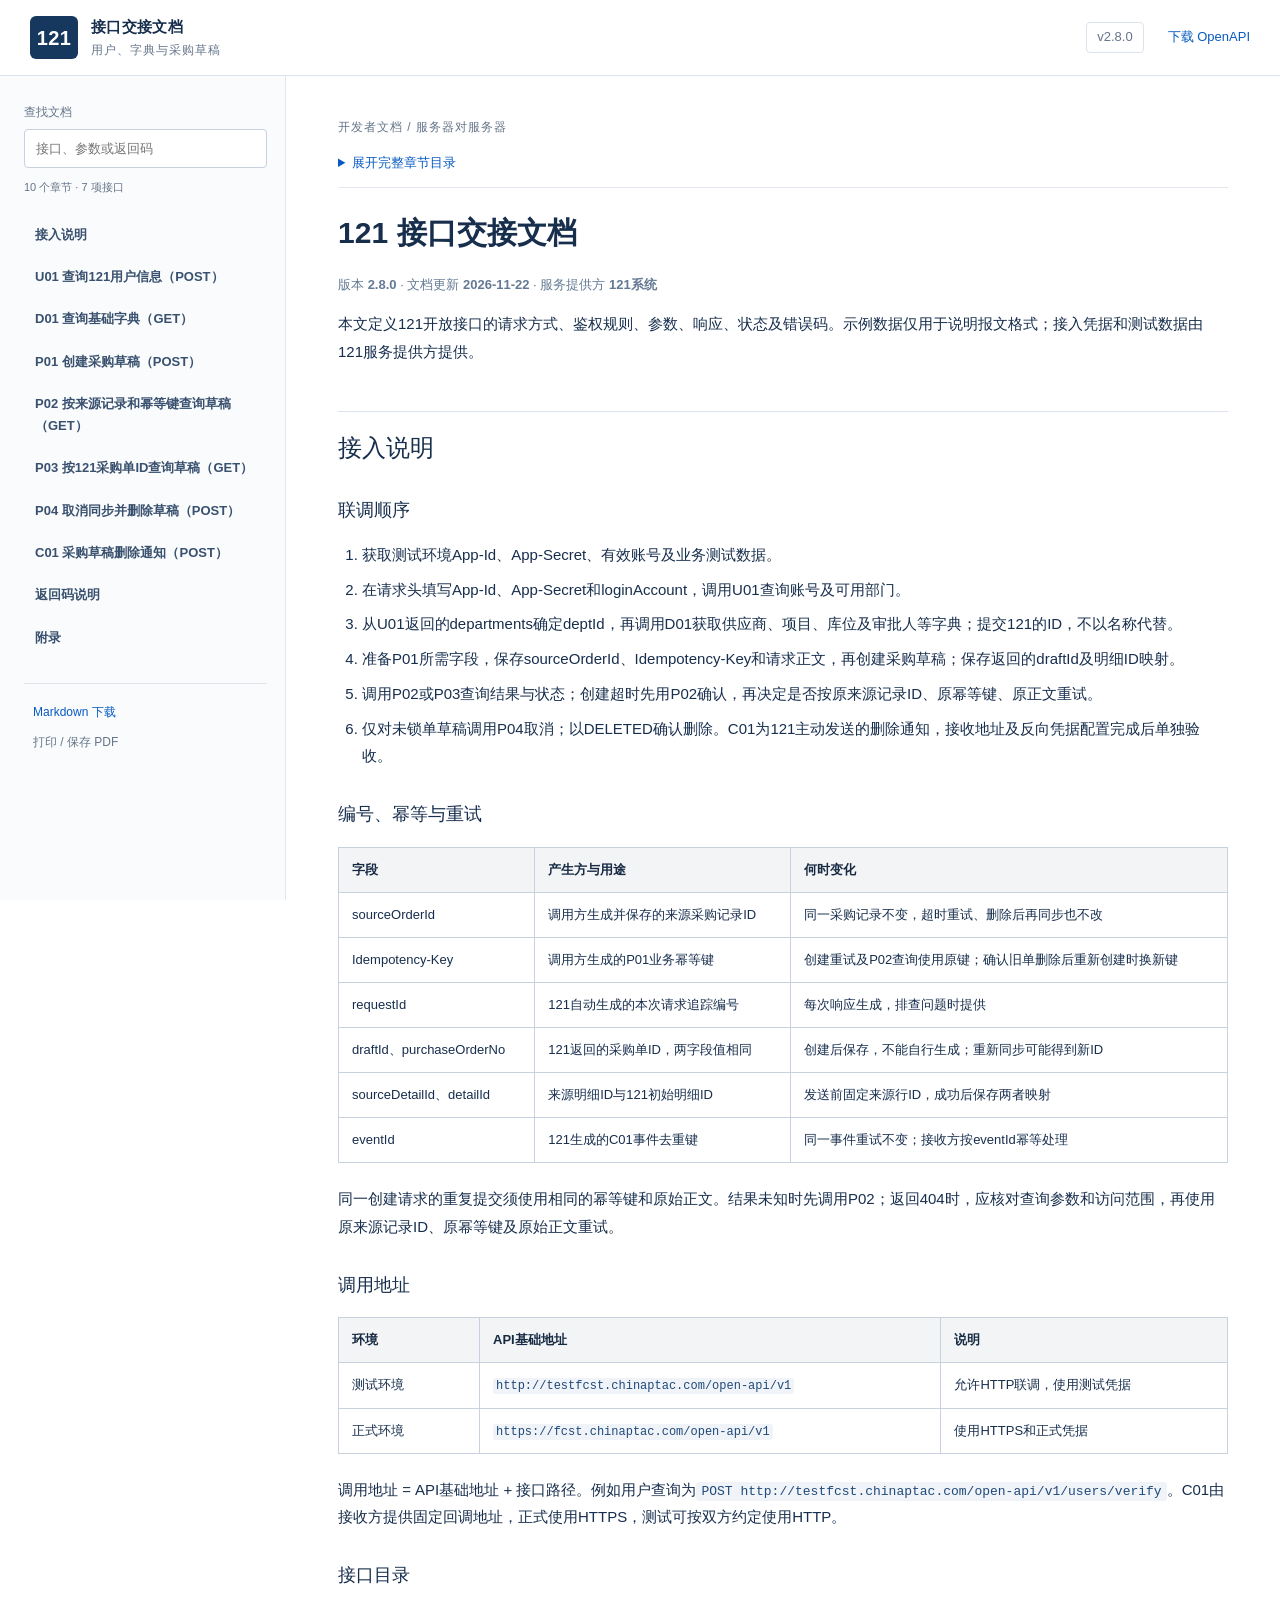
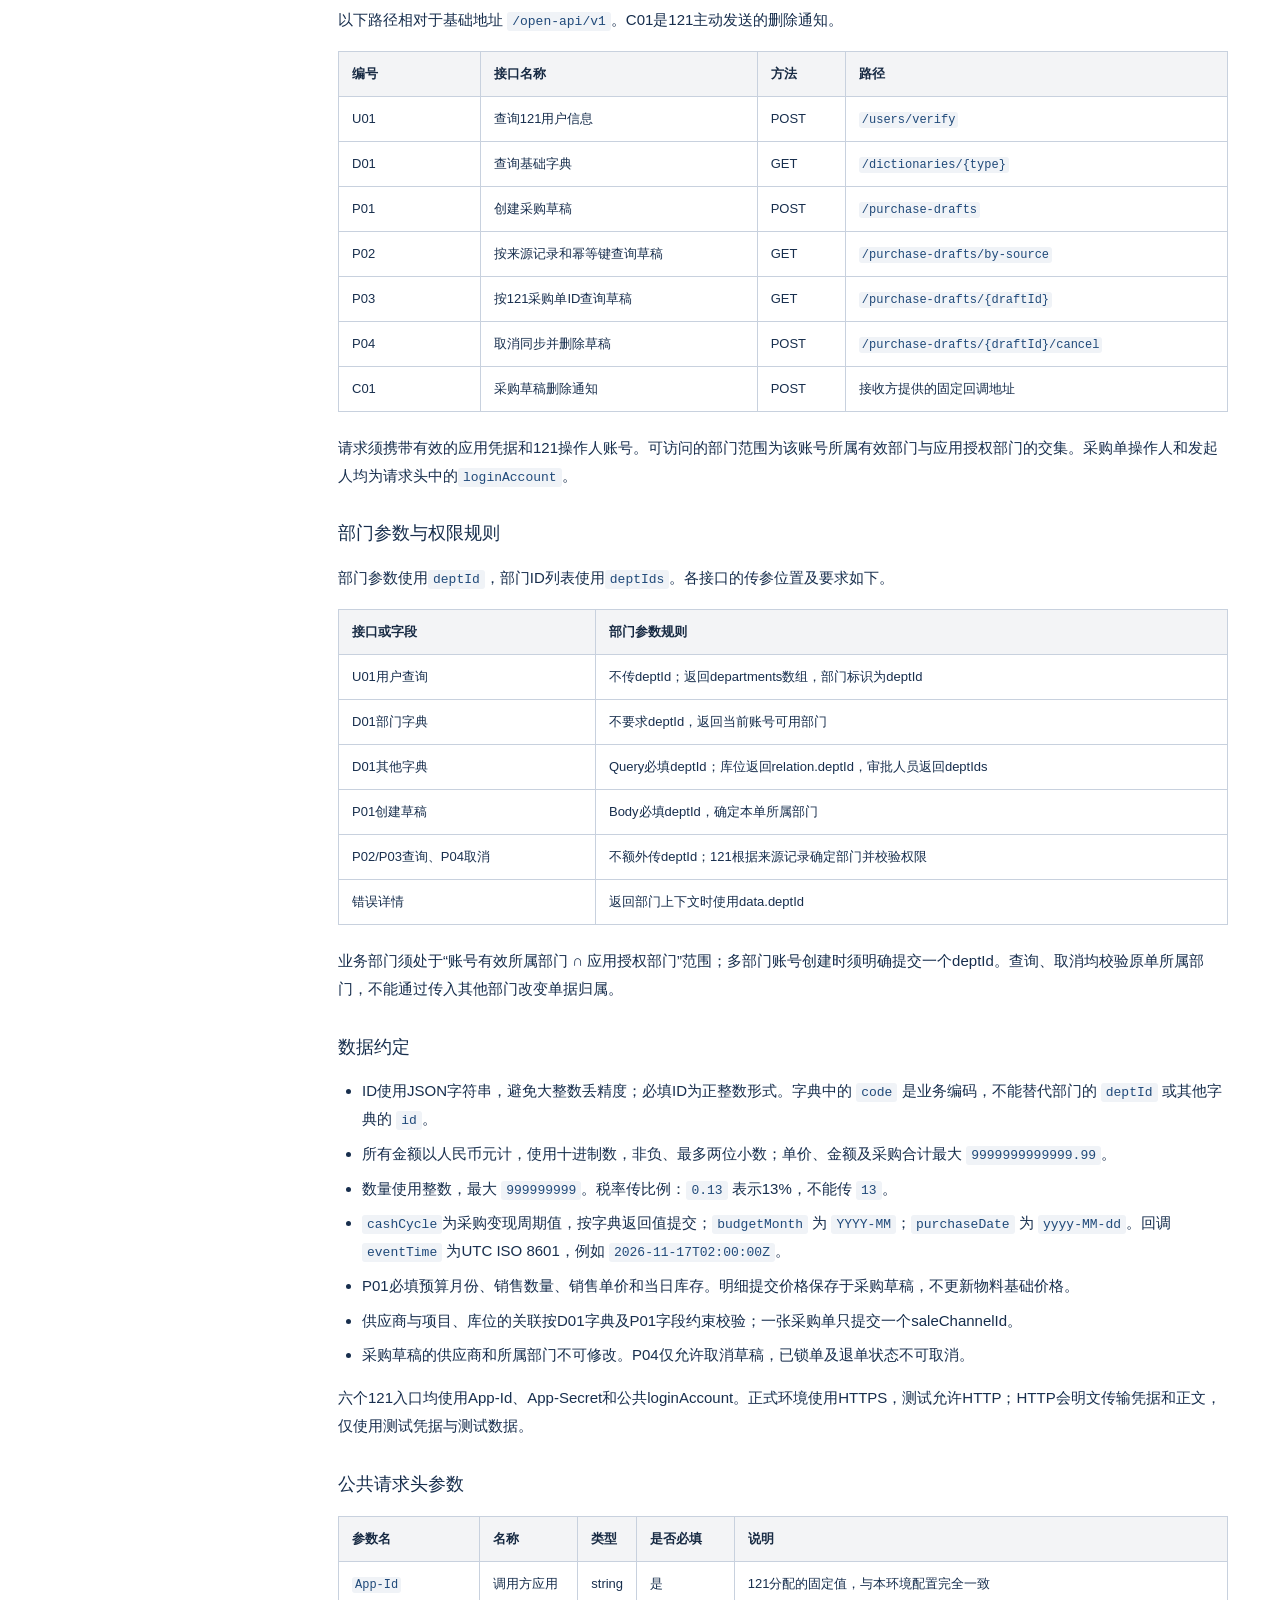
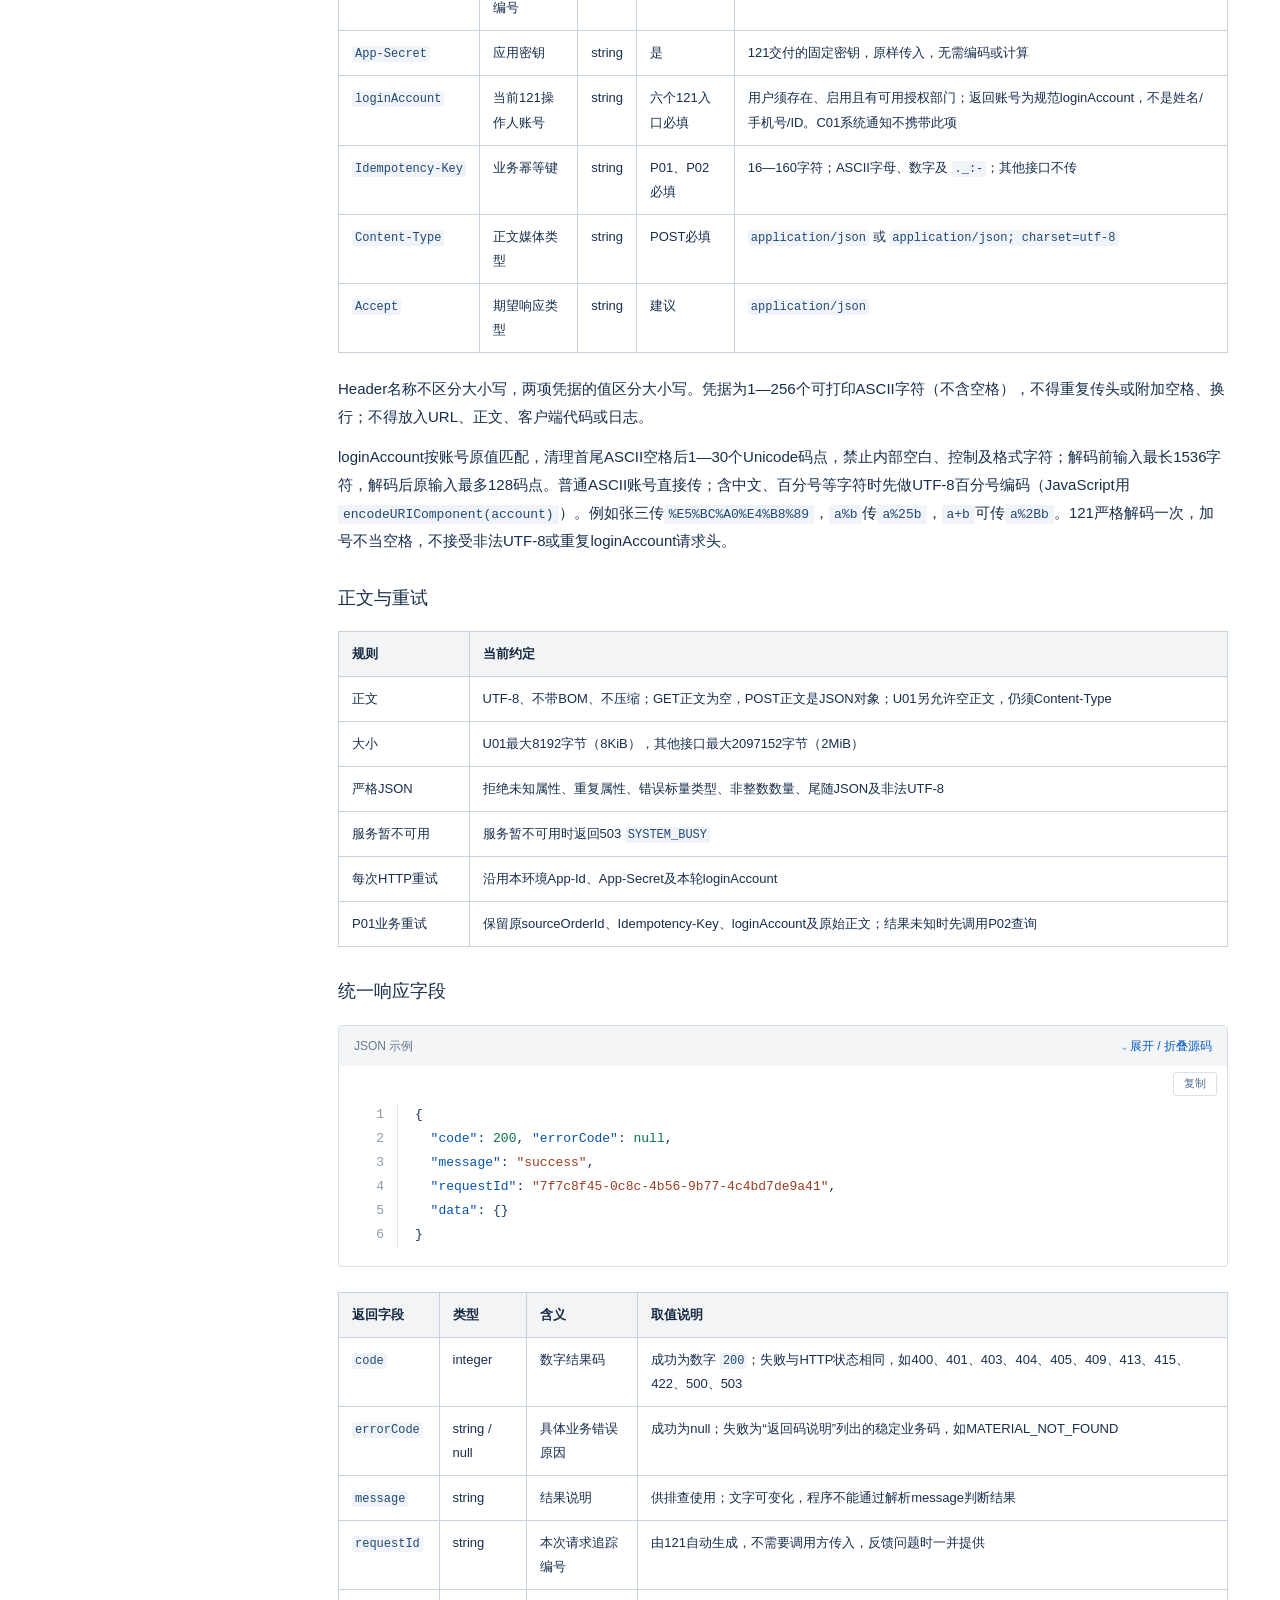
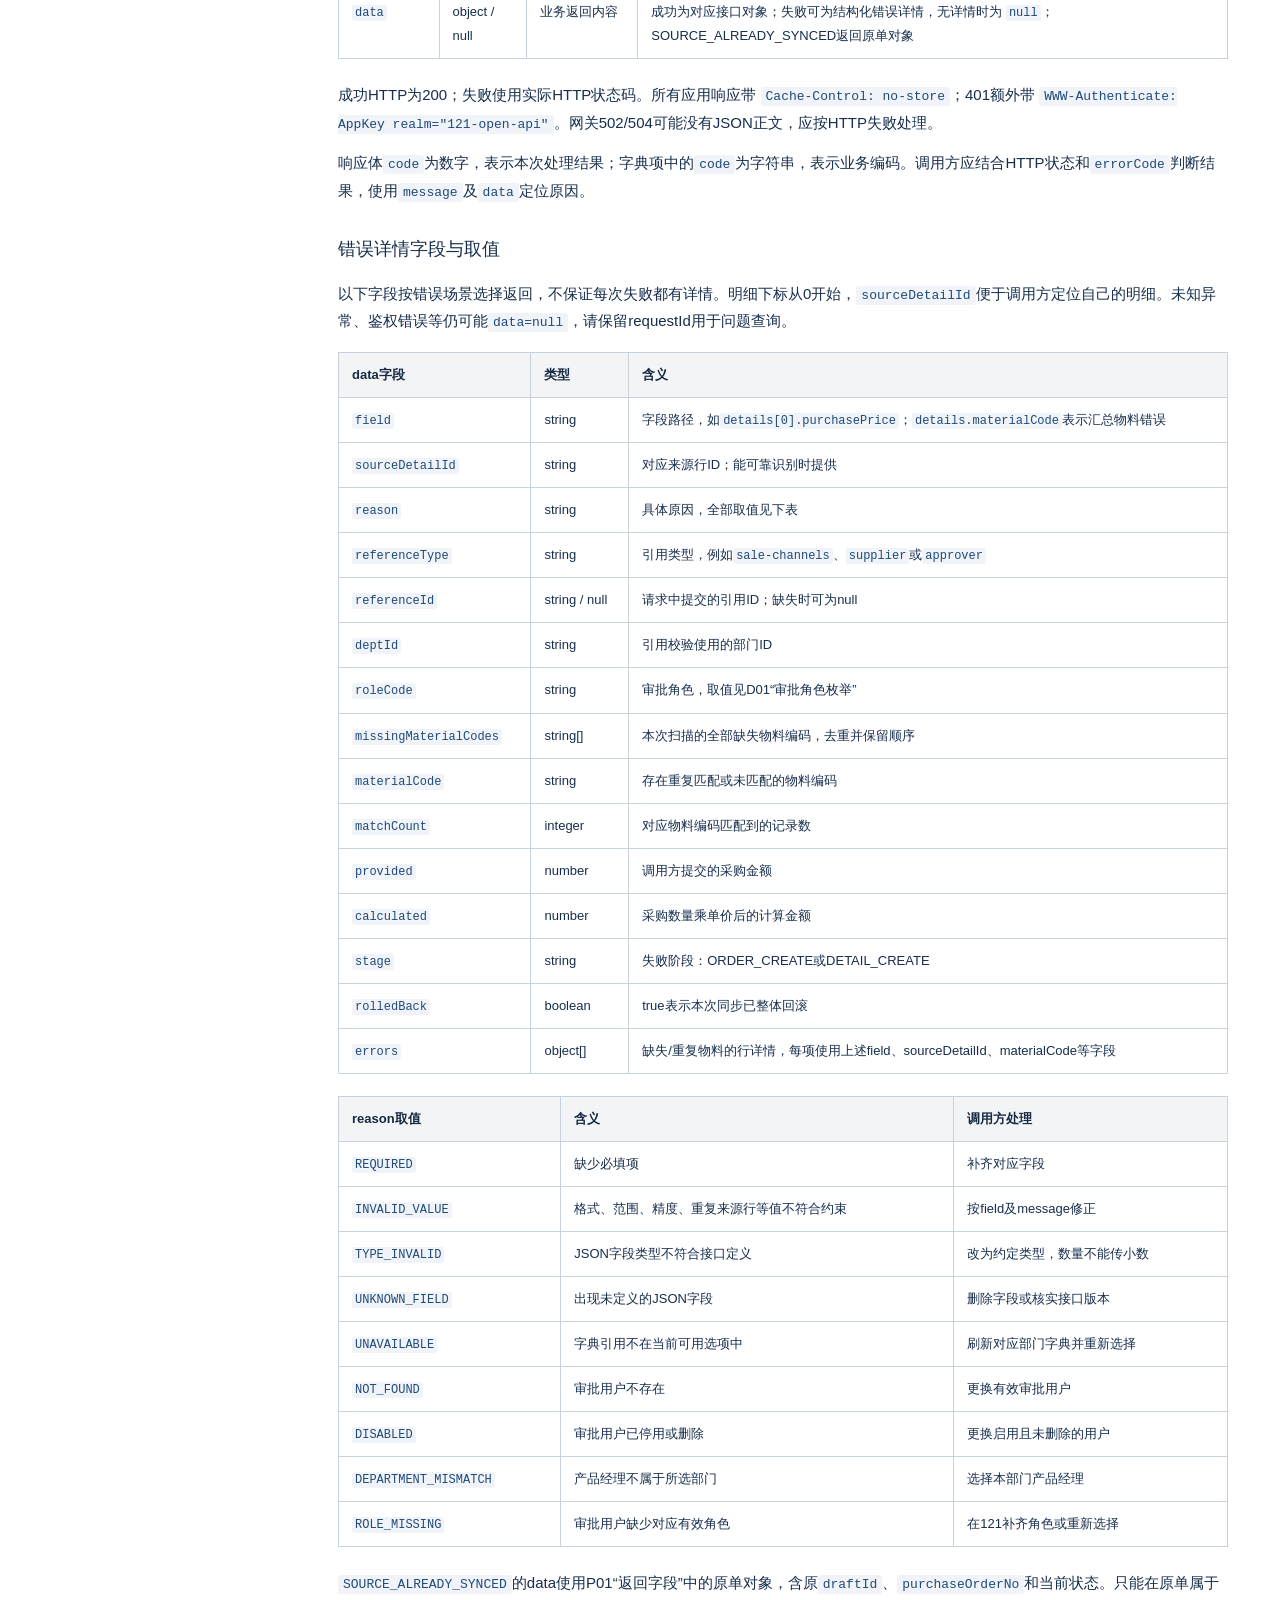
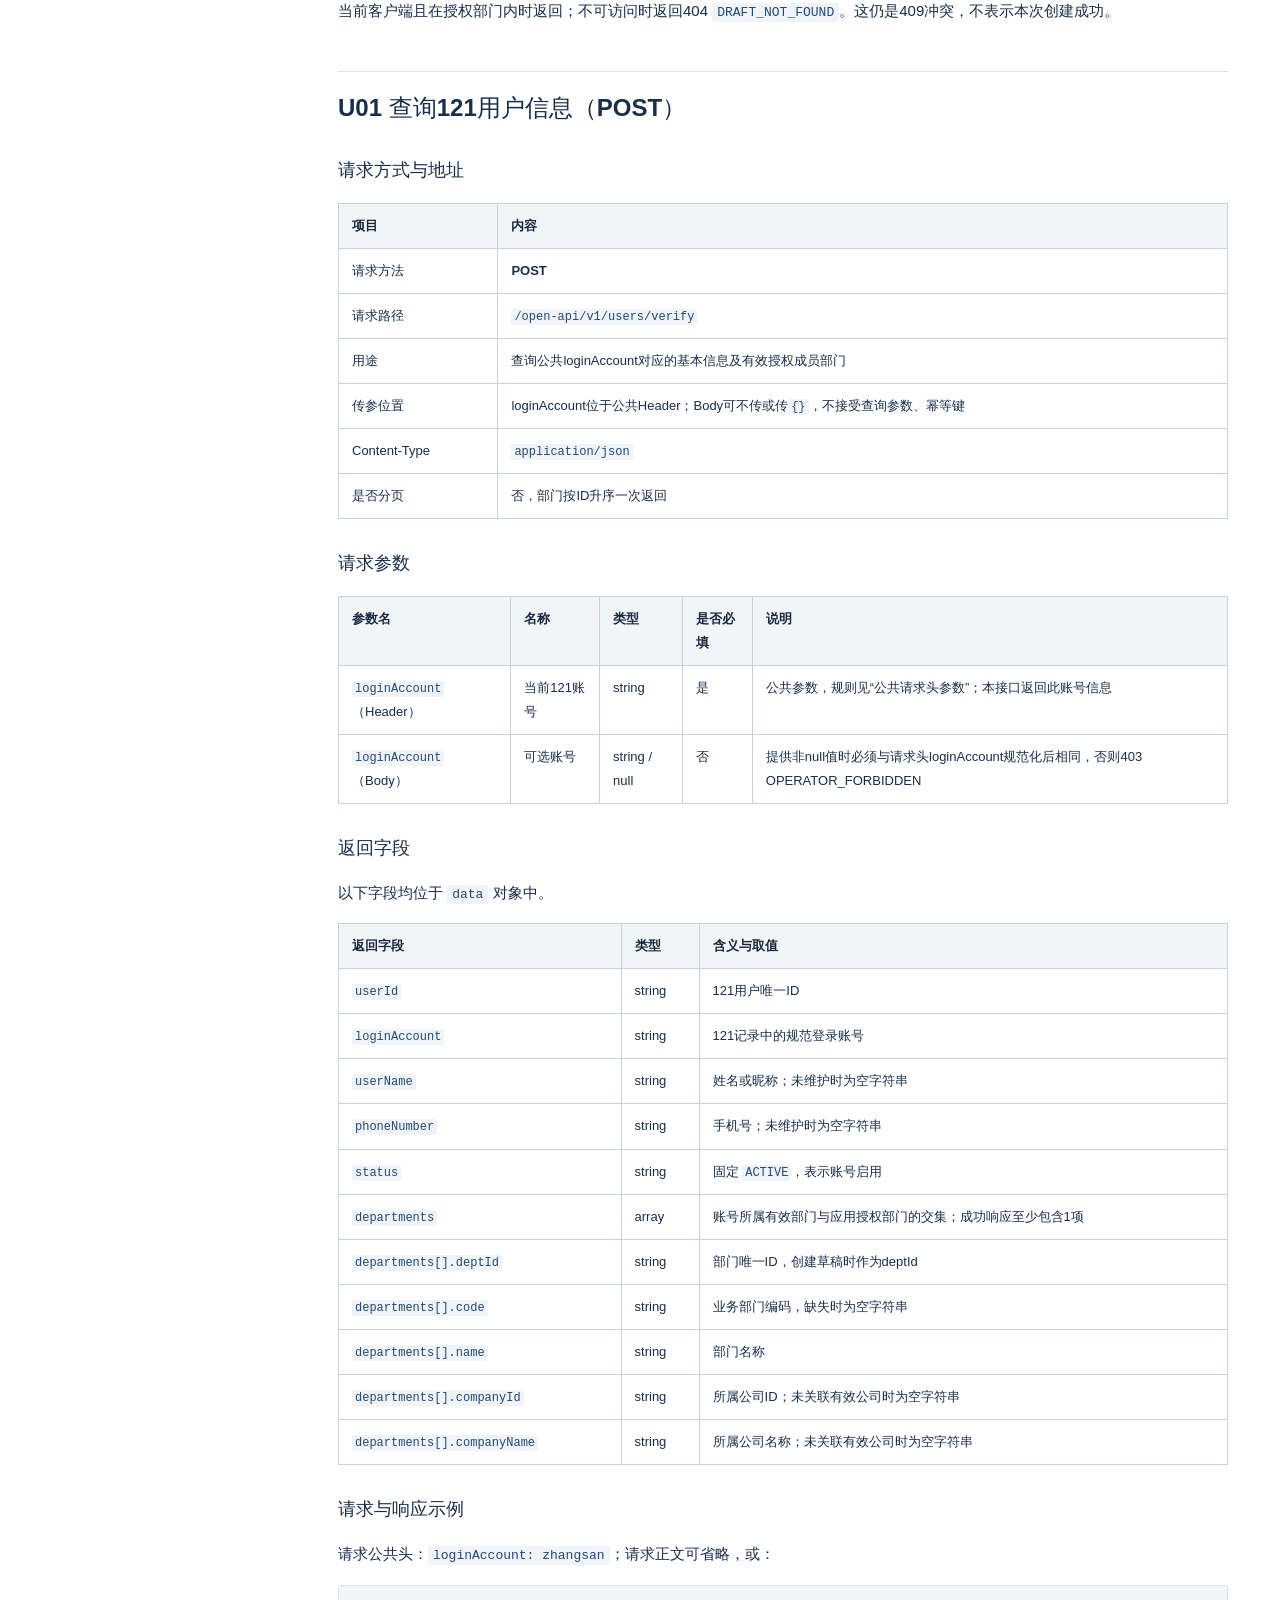
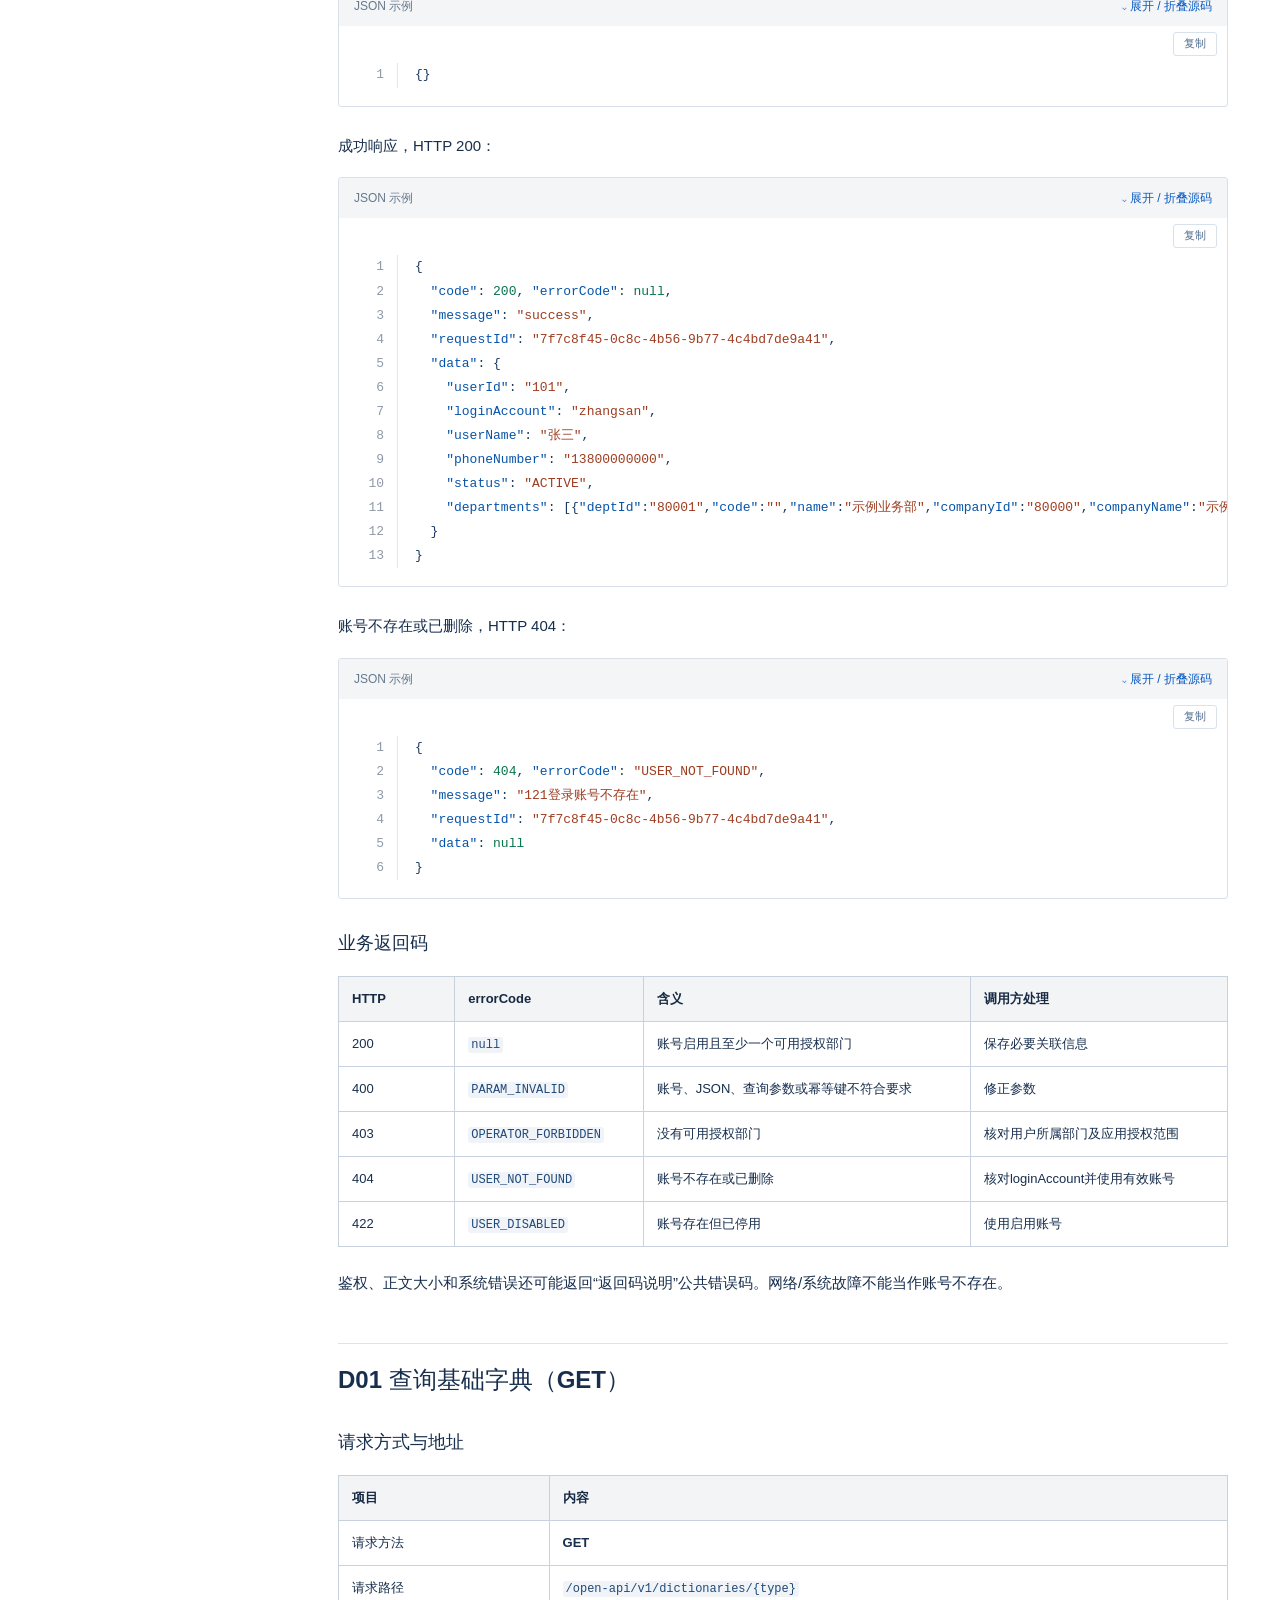
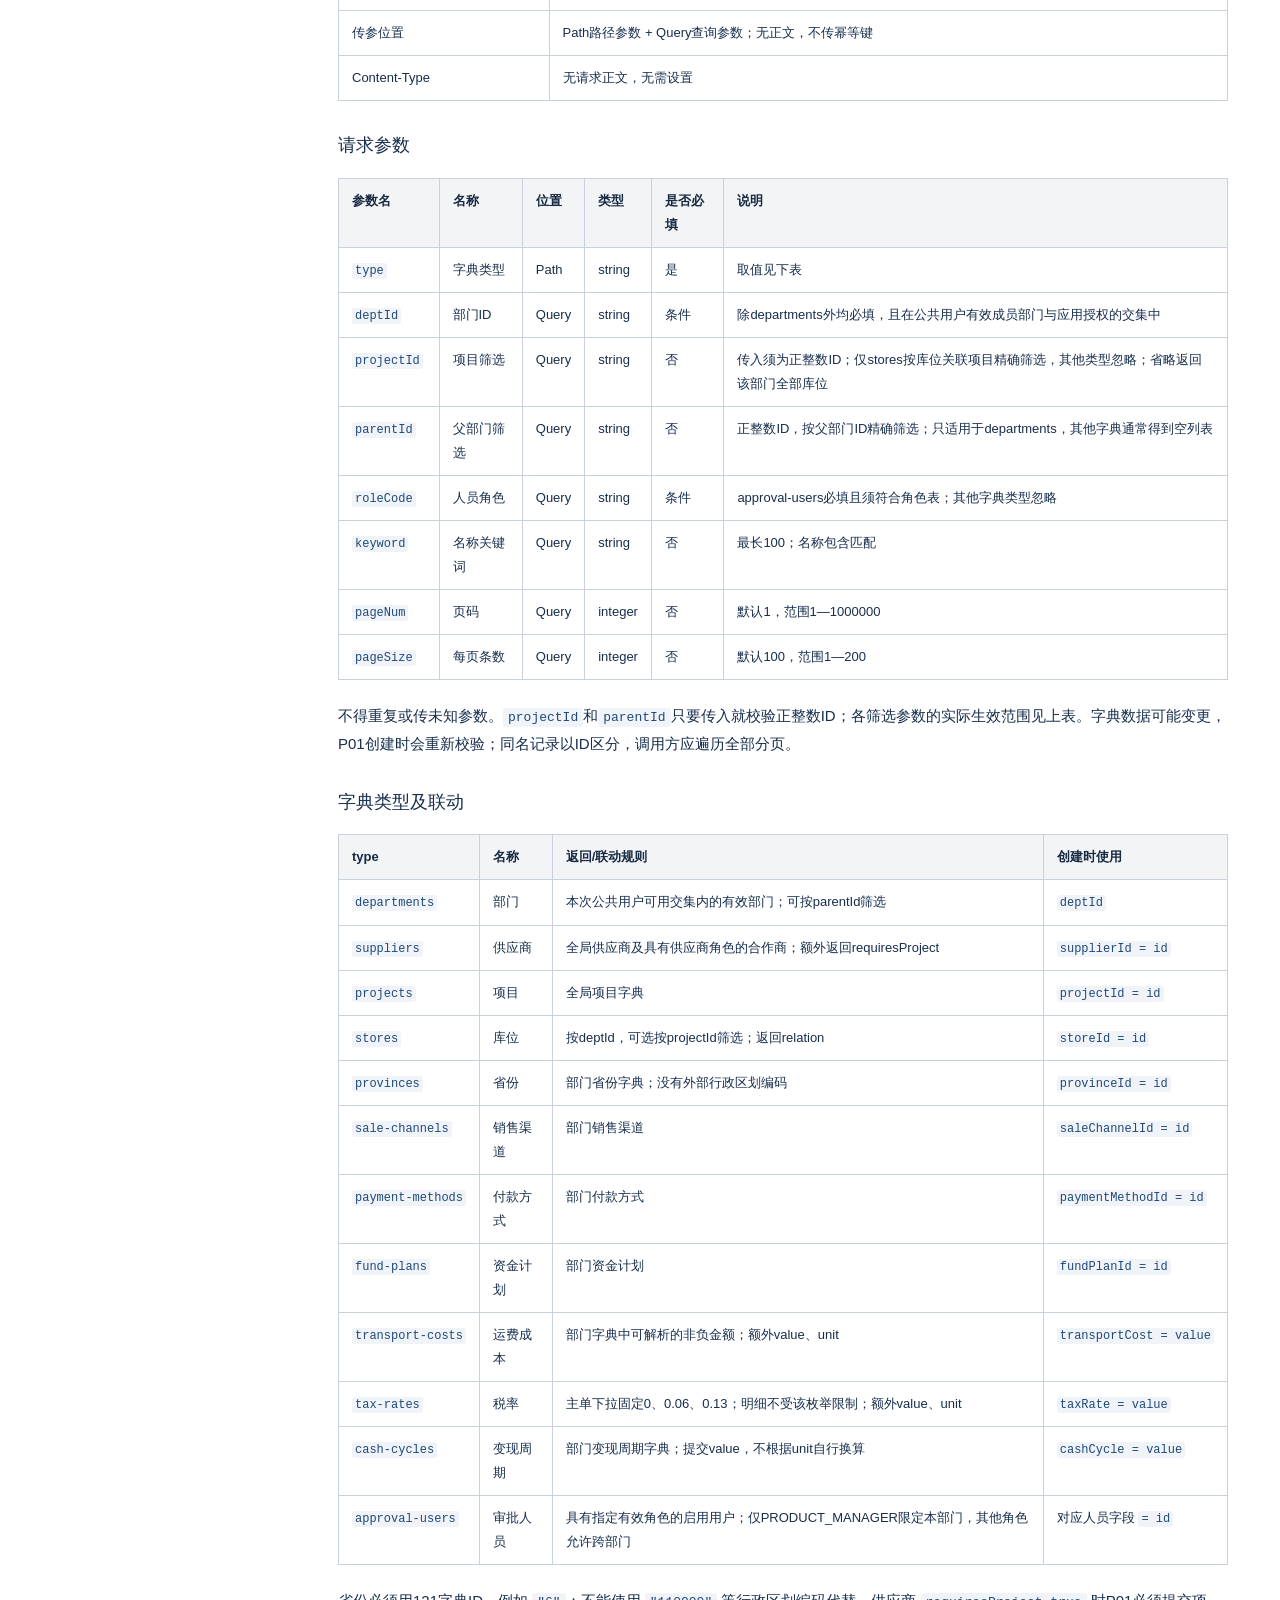
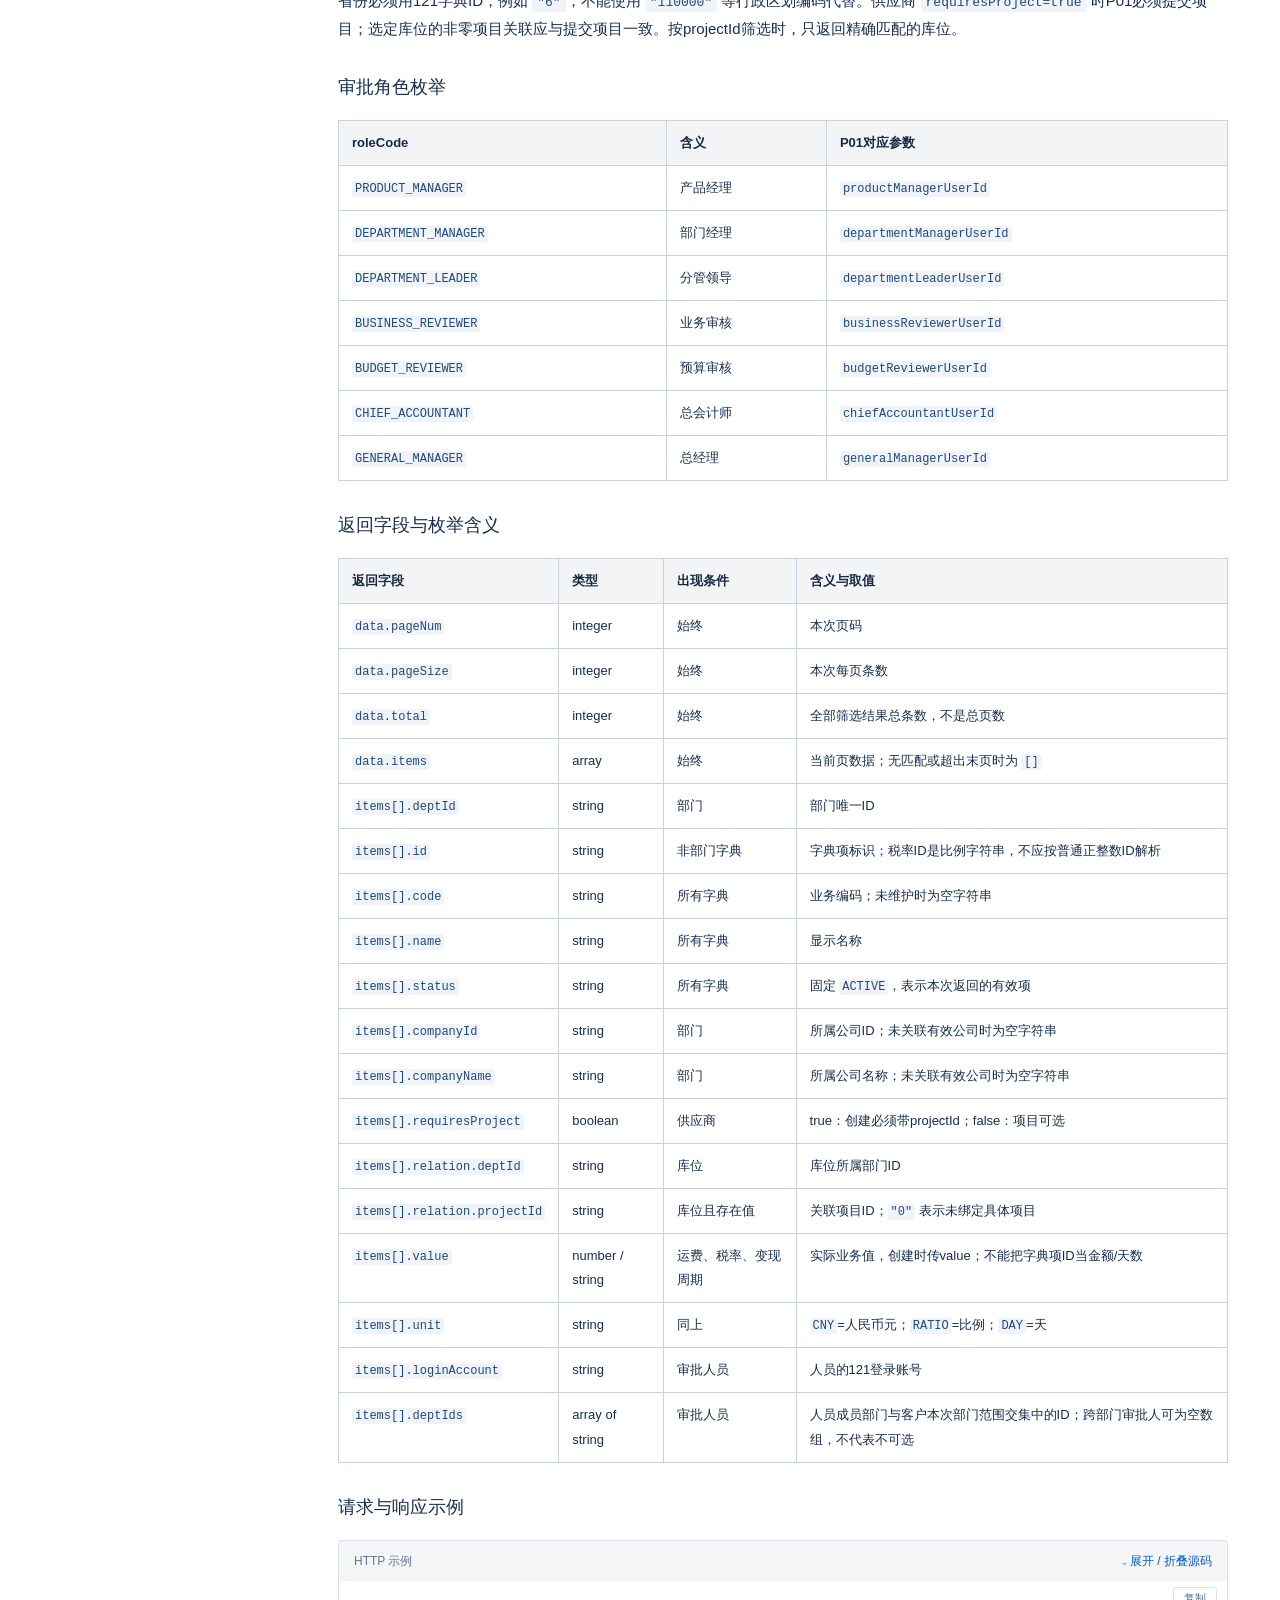
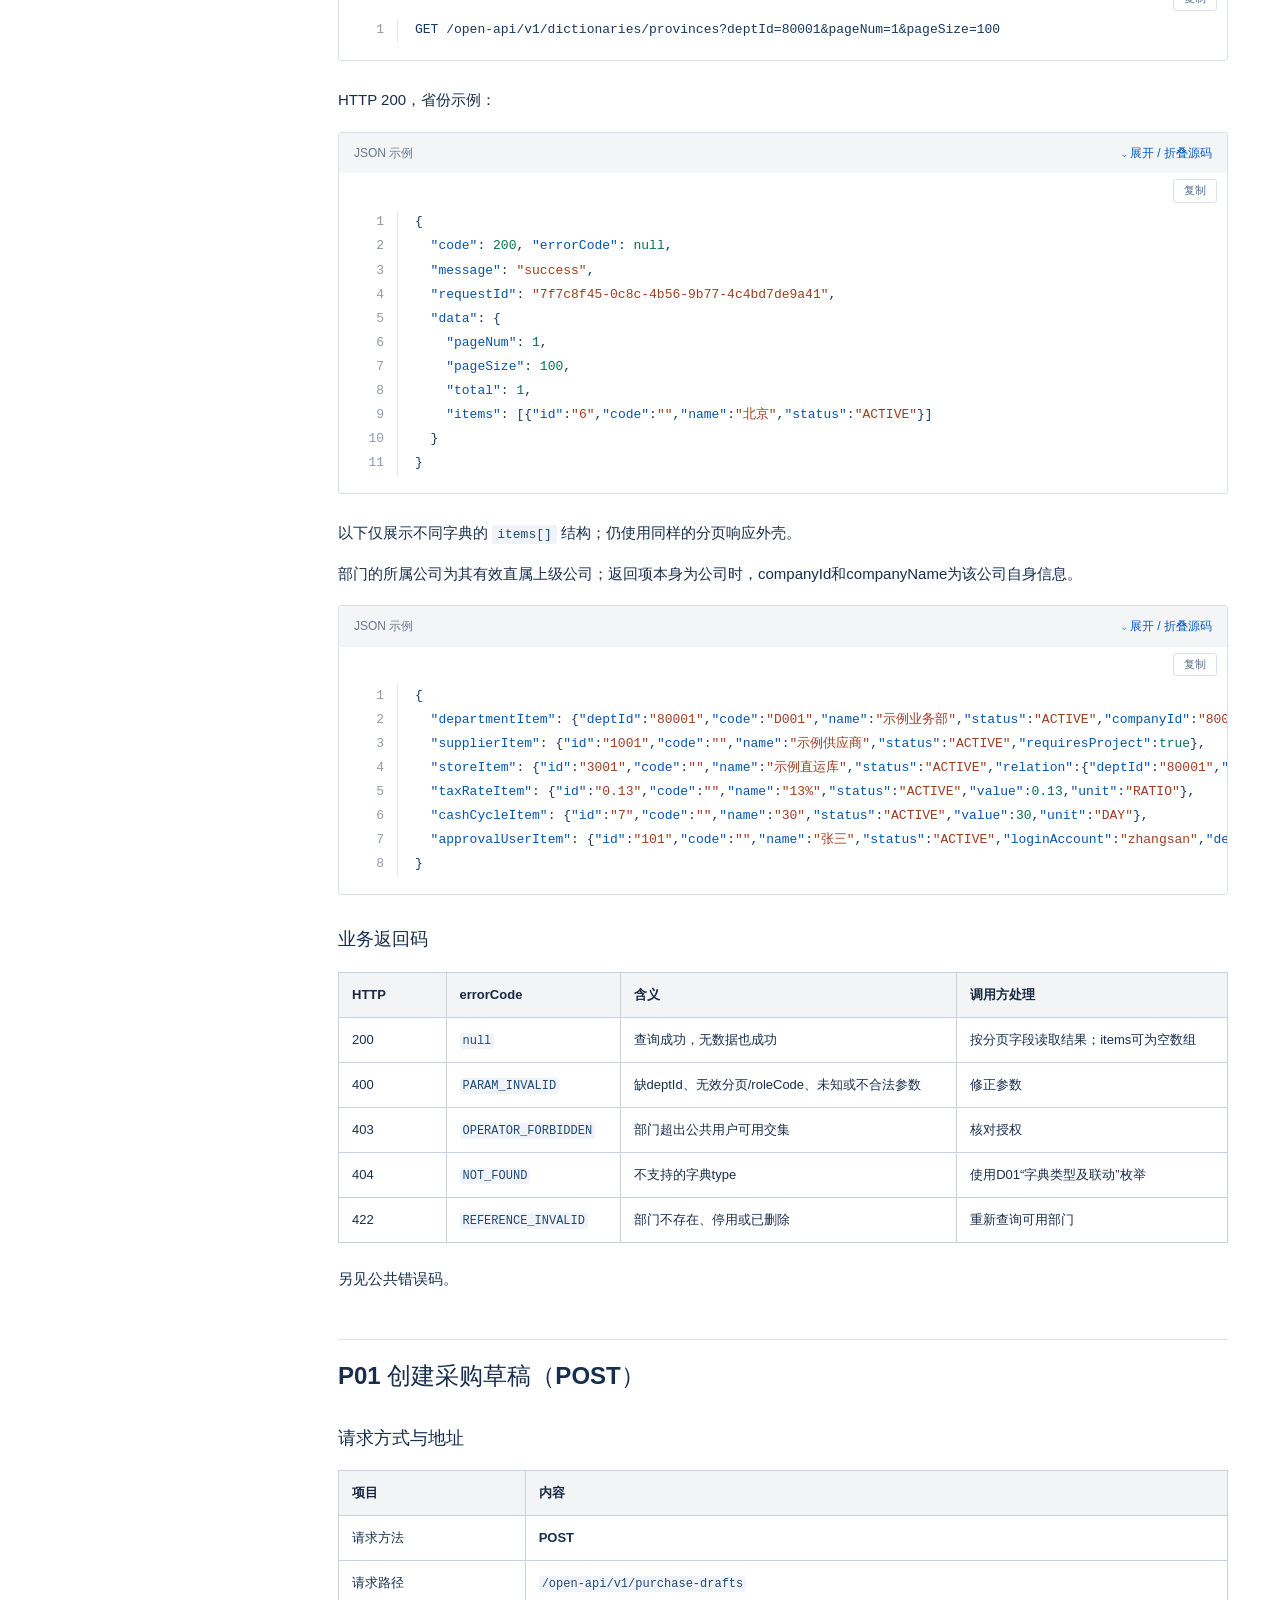
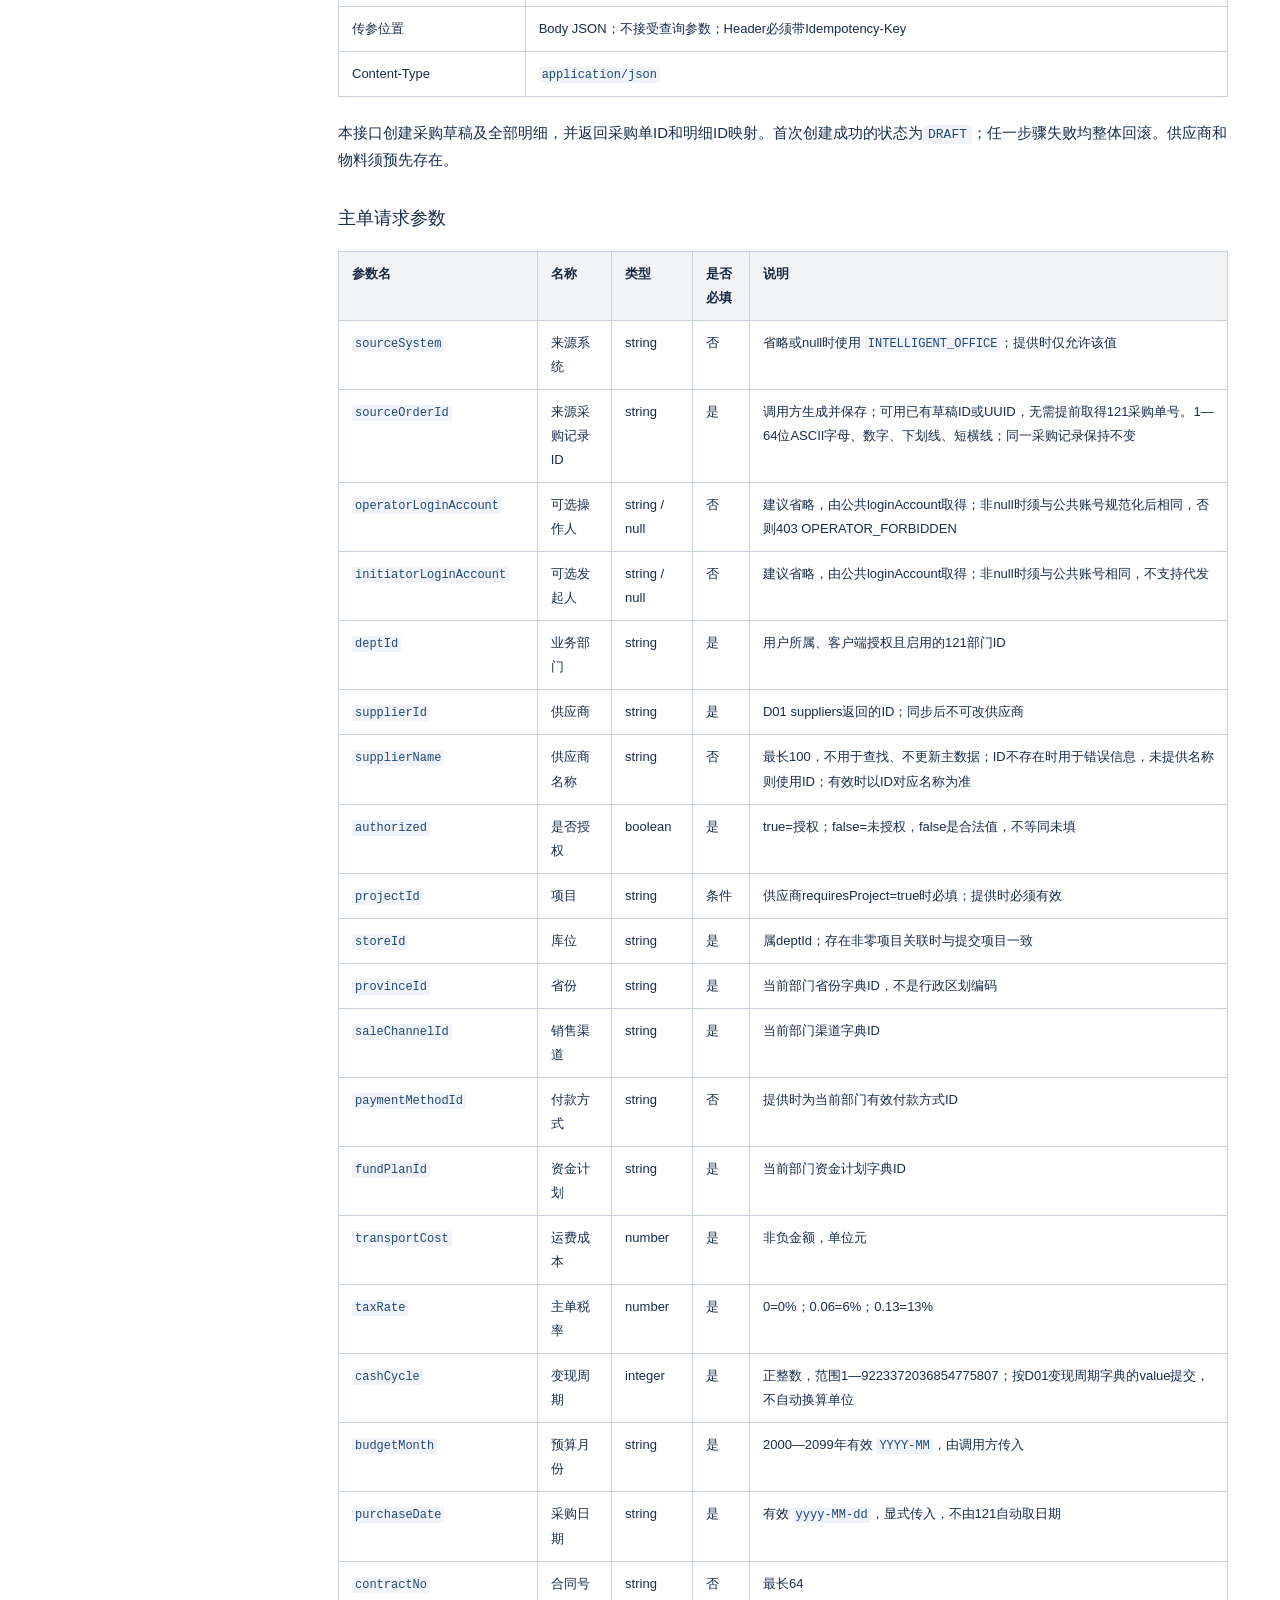
==== index.html @ f8df8629 "docs: simplify purchase sync to source record and idempotency key in v2.8.0" ====
<!doctype html>
<html lang="zh-CN">
<head>
  <meta charset="utf-8">
  <meta name="viewport" content="width=device-width, initial-scale=1">
  <meta name="description" content="121接口交接文档：应用凭据鉴权、用户查询、字典、采购草稿及删除通知，含参数、响应字段、状态和完整返回码说明。">
  <meta name="theme-color" content="#12345b">
  <meta http-equiv="Content-Security-Policy" content="default-src 'self'; script-src 'self'; style-src 'self'; img-src 'self' data:; connect-src 'none'; base-uri 'self'; form-action 'none'; object-src 'none'">
  <title>121 接口交接文档</title>
  <link rel="icon" href="data:image/svg+xml,%3Csvg xmlns='http://www.w3.org/2000/svg' viewBox='0 0 64 64'%3E%3Crect width='64' height='64' rx='12' fill='%2312345b'/%3E%3Ctext x='32' y='41' text-anchor='middle' fill='white' font-size='28' font-family='Arial'%3E121%3C/text%3E%3C/svg%3E">
  <link rel="stylesheet" href="./styles.css">
  <script src="./app.js" defer></script>
</head>
<body>
  <a class="skip-link" href="#content">跳到文档正文</a>
  <header class="site-header">
    <a class="brand" href="#top"><span class="brand-mark">121</span><span>接口交接文档<small>用户、字典与采购草稿</small></span></a>
    <div class="header-actions"><span class="version">v2.8.0</span><a href="./downloads/openapi.yaml" download>下载 OpenAPI</a><button id="menu-button" type="button" aria-expanded="false" aria-controls="sidebar">目录</button></div>
  </header>
  <aside id="sidebar" class="sidebar" aria-label="文档目录">
    <label class="search-label" for="doc-search">查找文档</label>
    <input id="doc-search" type="search" placeholder="接口、参数或返回码" autocomplete="off" aria-controls="content">
    <p id="search-status" role="status" aria-live="polite">10 个章节 · 7 项接口</p>
    <nav id="toc"><a class="toc-level-2" href="#section-1">接入说明</a>
<a class="toc-level-2" href="#section-2">U01 查询121用户信息（POST）</a>
<a class="toc-level-2" href="#section-3">D01 查询基础字典（GET）</a>
<a class="toc-level-2" href="#section-4">P01 创建采购草稿（POST）</a>
<a class="toc-level-2" href="#section-5">P02 按来源记录和幂等键查询草稿（GET）</a>
<a class="toc-level-2" href="#section-6">P03 按121采购单ID查询草稿（GET）</a>
<a class="toc-level-2" href="#section-7">P04 取消同步并删除草稿（POST）</a>
<a class="toc-level-2" href="#section-8">C01 采购草稿删除通知（POST）</a>
<a class="toc-level-2" href="#section-9">返回码说明</a>
<a class="toc-level-2" href="#section-10">附录</a></nav>
    <div class="sidebar-footer"><a href="./downloads/api-reference.md" download>Markdown 下载</a><button type="button" id="print-button">打印 / 保存 PDF</button></div>
  </aside>
  <main id="content" class="document" tabindex="-1">
    <div class="page-kicker">开发者文档 / 服务器对服务器</div>
    <div class="overview"><details><summary>展开完整章节目录</summary><ol><li><a href="#section-1">接入说明</a></li><li><a href="#section-2">U01 查询121用户信息（POST）</a></li><li><a href="#section-3">D01 查询基础字典（GET）</a></li><li><a href="#section-4">P01 创建采购草稿（POST）</a></li><li><a href="#section-5">P02 按来源记录和幂等键查询草稿（GET）</a></li><li><a href="#section-6">P03 按121采购单ID查询草稿（GET）</a></li><li><a href="#section-7">P04 取消同步并删除草稿（POST）</a></li><li><a href="#section-8">C01 采购草稿删除通知（POST）</a></li><li><a href="#section-9">返回码说明</a></li><li><a href="#section-10">附录</a></li></ol></details></div>
    <div id="no-results" hidden>未找到匹配内容。请尝试接口编号（如 P01）、参数名或错误码。</div>
    <div class="document-intro"><h1 id="top">121 接口交接文档</h1>
<p>版本 <strong>2.8.0</strong> · 文档更新 <strong>2026-11-22</strong> · 服务提供方 <strong>121系统</strong></p>
<p>本文定义121开放接口的请求方式、鉴权规则、参数、响应、状态及错误码。示例数据仅用于说明报文格式；接入凭据和测试数据由121服务提供方提供。</p>
</div><section class="doc-section" data-section="section-1"><h2 id="section-1">接入说明</h2>
<h3 id="section-1-1">联调顺序</h3>
<ol>
<li>获取测试环境App-Id、App-Secret、有效账号及业务测试数据。</li>
<li>在请求头填写App-Id、App-Secret和loginAccount，调用U01查询账号及可用部门。</li>
<li>从U01返回的departments确定deptId，再调用D01获取供应商、项目、库位及审批人等字典；提交121的ID，不以名称代替。</li>
<li>准备P01所需字段，保存sourceOrderId、Idempotency-Key和请求正文，再创建采购草稿；保存返回的draftId及明细ID映射。</li>
<li>调用P02或P03查询结果与状态；创建超时先用P02确认，再决定是否按原来源记录ID、原幂等键、原正文重试。</li>
<li>仅对未锁单草稿调用P04取消；以DELETED确认删除。C01为121主动发送的删除通知，接收地址及反向凭据配置完成后单独验收。</li>
</ol>
<h3 id="section-1-2">编号、幂等与重试</h3>
<div class="table-scroll" tabindex="0"><table>
<thead>
<tr>
<th>字段</th>
<th>产生方与用途</th>
<th>何时变化</th>
</tr>
</thead>
<tbody>
<tr>
<td>sourceOrderId</td>
<td>调用方生成并保存的来源采购记录ID</td>
<td>同一采购记录不变，超时重试、删除后再同步也不改</td>
</tr>
<tr>
<td>Idempotency-Key</td>
<td>调用方生成的P01业务幂等键</td>
<td>创建重试及P02查询使用原键；确认旧单删除后重新创建时换新键</td>
</tr>
<tr>
<td>requestId</td>
<td>121自动生成的本次请求追踪编号</td>
<td>每次响应生成，排查问题时提供</td>
</tr>
<tr>
<td>draftId、purchaseOrderNo</td>
<td>121返回的采购单ID，两字段值相同</td>
<td>创建后保存，不能自行生成；重新同步可能得到新ID</td>
</tr>
<tr>
<td>sourceDetailId、detailId</td>
<td>来源明细ID与121初始明细ID</td>
<td>发送前固定来源行ID，成功后保存两者映射</td>
</tr>
<tr>
<td>eventId</td>
<td>121生成的C01事件去重键</td>
<td>同一事件重试不变；接收方按eventId幂等处理</td>
</tr>
</tbody>
</table></div>
<p>同一创建请求的重复提交须使用相同的幂等键和原始正文。结果未知时先调用P02；返回404时，应核对查询参数和访问范围，再使用原来源记录ID、原幂等键及原始正文重试。</p>
<h3 id="section-1-3">调用地址</h3>
<div class="table-scroll" tabindex="0"><table>
<thead>
<tr>
<th>环境</th>
<th>API基础地址</th>
<th>说明</th>
</tr>
</thead>
<tbody>
<tr>
<td>测试环境</td>
<td><code>http://testfcst.chinaptac.com/open-api/v1</code></td>
<td>允许HTTP联调，使用测试凭据</td>
</tr>
<tr>
<td>正式环境</td>
<td><code>https://fcst.chinaptac.com/open-api/v1</code></td>
<td>使用HTTPS和正式凭据</td>
</tr>
</tbody>
</table></div>
<p>调用地址 = API基础地址 + 接口路径。例如用户查询为<code>POST http://testfcst.chinaptac.com/open-api/v1/users/verify</code>。C01由接收方提供固定回调地址，正式使用HTTPS，测试可按双方约定使用HTTP。</p>
<h3 id="section-1-4">接口目录</h3>
<p>以下路径相对于基础地址 <code>/open-api/v1</code>。C01是121主动发送的删除通知。</p>
<div class="table-scroll" tabindex="0"><table>
<thead>
<tr>
<th>编号</th>
<th>接口名称</th>
<th>方法</th>
<th>路径</th>
</tr>
</thead>
<tbody>
<tr>
<td>U01</td>
<td>查询121用户信息</td>
<td>POST</td>
<td><code>/users/verify</code></td>
</tr>
<tr>
<td>D01</td>
<td>查询基础字典</td>
<td>GET</td>
<td><code>/dictionaries/{type}</code></td>
</tr>
<tr>
<td>P01</td>
<td>创建采购草稿</td>
<td>POST</td>
<td><code>/purchase-drafts</code></td>
</tr>
<tr>
<td>P02</td>
<td>按来源记录和幂等键查询草稿</td>
<td>GET</td>
<td><code>/purchase-drafts/by-source</code></td>
</tr>
<tr>
<td>P03</td>
<td>按121采购单ID查询草稿</td>
<td>GET</td>
<td><code>/purchase-drafts/{draftId}</code></td>
</tr>
<tr>
<td>P04</td>
<td>取消同步并删除草稿</td>
<td>POST</td>
<td><code>/purchase-drafts/{draftId}/cancel</code></td>
</tr>
<tr>
<td>C01</td>
<td>采购草稿删除通知</td>
<td>POST</td>
<td>接收方提供的固定回调地址</td>
</tr>
</tbody>
</table></div>
<p>请求须携带有效的应用凭据和121操作人账号。可访问的部门范围为该账号所属有效部门与应用授权部门的交集。采购单操作人和发起人均为请求头中的<code>loginAccount</code>。</p>
<h3 id="section-1-5">部门参数与权限规则</h3>
<p>部门参数使用<code>deptId</code>，部门ID列表使用<code>deptIds</code>。各接口的传参位置及要求如下。</p>
<div class="table-scroll" tabindex="0"><table>
<thead>
<tr>
<th>接口或字段</th>
<th>部门参数规则</th>
</tr>
</thead>
<tbody>
<tr>
<td>U01用户查询</td>
<td>不传deptId；返回departments数组，部门标识为deptId</td>
</tr>
<tr>
<td>D01部门字典</td>
<td>不要求deptId，返回当前账号可用部门</td>
</tr>
<tr>
<td>D01其他字典</td>
<td>Query必填deptId；库位返回relation.deptId，审批人员返回deptIds</td>
</tr>
<tr>
<td>P01创建草稿</td>
<td>Body必填deptId，确定本单所属部门</td>
</tr>
<tr>
<td>P02/P03查询、P04取消</td>
<td>不额外传deptId；121根据来源记录确定部门并校验权限</td>
</tr>
<tr>
<td>错误详情</td>
<td>返回部门上下文时使用data.deptId</td>
</tr>
</tbody>
</table></div>
<p>业务部门须处于“账号有效所属部门 ∩ 应用授权部门”范围；多部门账号创建时须明确提交一个deptId。查询、取消均校验原单所属部门，不能通过传入其他部门改变单据归属。</p>
<h3 id="section-1-6">数据约定</h3>
<ul>
<li>ID使用JSON字符串，避免大整数丢精度；必填ID为正整数形式。字典中的 <code>code</code> 是业务编码，不能替代部门的 <code>deptId</code> 或其他字典的 <code>id</code>。</li>
<li>所有金额以人民币元计，使用十进制数，非负、最多两位小数；单价、金额及采购合计最大 <code>9999999999999.99</code>。</li>
<li>数量使用整数，最大 <code>999999999</code>。税率传比例：<code>0.13</code> 表示13%，不能传 <code>13</code>。</li>
<li><code>cashCycle</code>为采购变现周期值，按字典返回值提交；<code>budgetMonth</code> 为 <code>YYYY-MM</code>；<code>purchaseDate</code> 为 <code>yyyy-MM-dd</code>。回调 <code>eventTime</code> 为UTC ISO 8601，例如 <code>2026-11-17T02:00:00Z</code>。</li>
<li>P01必填预算月份、销售数量、销售单价和当日库存。明细提交价格保存于采购草稿，不更新物料基础价格。</li>
<li>供应商与项目、库位的关联按D01字典及P01字段约束校验；一张采购单只提交一个saleChannelId。</li>
<li>采购草稿的供应商和所属部门不可修改。P04仅允许取消草稿，已锁单及退单状态不可取消。</li>
</ul>
<p>六个121入口均使用App-Id、App-Secret和公共loginAccount。正式环境使用HTTPS，测试允许HTTP；HTTP会明文传输凭据和正文，仅使用测试凭据与测试数据。</p>
<h3 id="section-1-7">公共请求头参数</h3>
<div class="table-scroll" tabindex="0"><table>
<thead>
<tr>
<th>参数名</th>
<th>名称</th>
<th>类型</th>
<th>是否必填</th>
<th>说明</th>
</tr>
</thead>
<tbody>
<tr>
<td><code>App-Id</code></td>
<td>调用方应用编号</td>
<td>string</td>
<td>是</td>
<td>121分配的固定值，与本环境配置完全一致</td>
</tr>
<tr>
<td><code>App-Secret</code></td>
<td>应用密钥</td>
<td>string</td>
<td>是</td>
<td>121交付的固定密钥，原样传入，无需编码或计算</td>
</tr>
<tr>
<td><code>loginAccount</code></td>
<td>当前121操作人账号</td>
<td>string</td>
<td>六个121入口必填</td>
<td>用户须存在、启用且有可用授权部门；返回账号为规范loginAccount，不是姓名/手机号/ID。C01系统通知不携带此项</td>
</tr>
<tr>
<td><code>Idempotency-Key</code></td>
<td>业务幂等键</td>
<td>string</td>
<td>P01、P02必填</td>
<td>16—160字符；ASCII字母、数字及 <code>._:-</code>；其他接口不传</td>
</tr>
<tr>
<td><code>Content-Type</code></td>
<td>正文媒体类型</td>
<td>string</td>
<td>POST必填</td>
<td><code>application/json</code> 或 <code>application/json; charset=utf-8</code></td>
</tr>
<tr>
<td><code>Accept</code></td>
<td>期望响应类型</td>
<td>string</td>
<td>建议</td>
<td><code>application/json</code></td>
</tr>
</tbody>
</table></div>
<p>Header名称不区分大小写，两项凭据的值区分大小写。凭据为1—256个可打印ASCII字符（不含空格），不得重复传头或附加空格、换行；不得放入URL、正文、客户端代码或日志。</p>
<p>loginAccount按账号原值匹配，清理首尾ASCII空格后1—30个Unicode码点，禁止内部空白、控制及格式字符；解码前输入最长1536字符，解码后原输入最多128码点。普通ASCII账号直接传；含中文、百分号等字符时先做UTF-8百分号编码（JavaScript用<code>encodeURIComponent(account)</code>）。例如张三传<code>%E5%BC%A0%E4%B8%89</code>，<code>a%b</code>传<code>a%25b</code>，<code>a+b</code>可传<code>a%2Bb</code>。121严格解码一次，加号不当空格，不接受非法UTF-8或重复loginAccount请求头。</p>
<h3 id="section-1-8">正文与重试</h3>
<div class="table-scroll" tabindex="0"><table>
<thead>
<tr>
<th>规则</th>
<th>当前约定</th>
</tr>
</thead>
<tbody>
<tr>
<td>正文</td>
<td>UTF-8、不带BOM、不压缩；GET正文为空，POST正文是JSON对象；U01另允许空正文，仍须Content-Type</td>
</tr>
<tr>
<td>大小</td>
<td>U01最大8192字节（8KiB），其他接口最大2097152字节（2MiB）</td>
</tr>
<tr>
<td>严格JSON</td>
<td>拒绝未知属性、重复属性、错误标量类型、非整数数量、尾随JSON及非法UTF-8</td>
</tr>
<tr>
<td>服务暂不可用</td>
<td>服务暂不可用时返回503 <code>SYSTEM_BUSY</code></td>
</tr>
<tr>
<td>每次HTTP重试</td>
<td>沿用本环境App-Id、App-Secret及本轮loginAccount</td>
</tr>
<tr>
<td>P01业务重试</td>
<td>保留原sourceOrderId、Idempotency-Key、loginAccount及原始正文；结果未知时先调用P02查询</td>
</tr>
</tbody>
</table></div>
<h3 id="section-1-9">统一响应字段</h3>
<details class="code-example" open><summary><span>JSON 示例</span><span class="toggle-label">展开 / 折叠源码</span></summary><div class="code-body"><button class="copy-button" type="button" aria-label="复制代码">复制</button><pre tabindex="0"><code class="language-json"><span class="code-line">{</span>
<span class="code-line">  <span class="token-key">&quot;code&quot;</span>: <span class="token-literal">200</span>, <span class="token-key">&quot;errorCode&quot;</span>: <span class="token-literal">null</span>,</span>
<span class="code-line">  <span class="token-key">&quot;message&quot;</span>: <span class="token-string">&quot;success&quot;</span>,</span>
<span class="code-line">  <span class="token-key">&quot;requestId&quot;</span>: <span class="token-string">&quot;7f7c8f45-0c8c-4b56-9b77-4c4bd7de9a41&quot;</span>,</span>
<span class="code-line">  <span class="token-key">&quot;data&quot;</span>: {}</span>
<span class="code-line">}</span></code></pre></div></details>
<div class="table-scroll" tabindex="0"><table>
<thead>
<tr>
<th>返回字段</th>
<th>类型</th>
<th>含义</th>
<th>取值说明</th>
</tr>
</thead>
<tbody>
<tr>
<td><code>code</code></td>
<td>integer</td>
<td>数字结果码</td>
<td>成功为数字 <code>200</code>；失败与HTTP状态相同，如400、401、403、404、405、409、413、415、422、500、503</td>
</tr>
<tr>
<td><code>errorCode</code></td>
<td>string / null</td>
<td>具体业务错误原因</td>
<td>成功为null；失败为“返回码说明”列出的稳定业务码，如MATERIAL_NOT_FOUND</td>
</tr>
<tr>
<td><code>message</code></td>
<td>string</td>
<td>结果说明</td>
<td>供排查使用；文字可变化，程序不能通过解析message判断结果</td>
</tr>
<tr>
<td><code>requestId</code></td>
<td>string</td>
<td>本次请求追踪编号</td>
<td>由121自动生成，不需要调用方传入，反馈问题时一并提供</td>
</tr>
<tr>
<td><code>data</code></td>
<td>object / null</td>
<td>业务返回内容</td>
<td>成功为对应接口对象；失败可为结构化错误详情，无详情时为 <code>null</code>；SOURCE_ALREADY_SYNCED返回原单对象</td>
</tr>
</tbody>
</table></div>
<p>成功HTTP为200；失败使用实际HTTP状态码。所有应用响应带 <code>Cache-Control: no-store</code>；401额外带 <code>WWW-Authenticate: AppKey realm=&quot;121-open-api&quot;</code>。网关502/504可能没有JSON正文，应按HTTP失败处理。</p>
<p>响应体<code>code</code>为数字，表示本次处理结果；字典项中的<code>code</code>为字符串，表示业务编码。调用方应结合HTTP状态和<code>errorCode</code>判断结果，使用<code>message</code>及<code>data</code>定位原因。</p>
<h3 id="section-1-10">错误详情字段与取值</h3>
<p>以下字段按错误场景选择返回，不保证每次失败都有详情。明细下标从0开始，<code>sourceDetailId</code>便于调用方定位自己的明细。未知异常、鉴权错误等仍可能<code>data=null</code>，请保留requestId用于问题查询。</p>
<div class="table-scroll" tabindex="0"><table>
<thead>
<tr>
<th>data字段</th>
<th>类型</th>
<th>含义</th>
</tr>
</thead>
<tbody>
<tr>
<td><code>field</code></td>
<td>string</td>
<td>字段路径，如<code>details[0].purchasePrice</code>；<code>details.materialCode</code>表示汇总物料错误</td>
</tr>
<tr>
<td><code>sourceDetailId</code></td>
<td>string</td>
<td>对应来源行ID；能可靠识别时提供</td>
</tr>
<tr>
<td><code>reason</code></td>
<td>string</td>
<td>具体原因，全部取值见下表</td>
</tr>
<tr>
<td><code>referenceType</code></td>
<td>string</td>
<td>引用类型，例如<code>sale-channels</code>、<code>supplier</code>或<code>approver</code></td>
</tr>
<tr>
<td><code>referenceId</code></td>
<td>string / null</td>
<td>请求中提交的引用ID；缺失时可为null</td>
</tr>
<tr>
<td><code>deptId</code></td>
<td>string</td>
<td>引用校验使用的部门ID</td>
</tr>
<tr>
<td><code>roleCode</code></td>
<td>string</td>
<td>审批角色，取值见D01“审批角色枚举”</td>
</tr>
<tr>
<td><code>missingMaterialCodes</code></td>
<td>string[]</td>
<td>本次扫描的全部缺失物料编码，去重并保留顺序</td>
</tr>
<tr>
<td><code>materialCode</code></td>
<td>string</td>
<td>存在重复匹配或未匹配的物料编码</td>
</tr>
<tr>
<td><code>matchCount</code></td>
<td>integer</td>
<td>对应物料编码匹配到的记录数</td>
</tr>
<tr>
<td><code>provided</code></td>
<td>number</td>
<td>调用方提交的采购金额</td>
</tr>
<tr>
<td><code>calculated</code></td>
<td>number</td>
<td>采购数量乘单价后的计算金额</td>
</tr>
<tr>
<td><code>stage</code></td>
<td>string</td>
<td>失败阶段：ORDER_CREATE或DETAIL_CREATE</td>
</tr>
<tr>
<td><code>rolledBack</code></td>
<td>boolean</td>
<td>true表示本次同步已整体回滚</td>
</tr>
<tr>
<td><code>errors</code></td>
<td>object[]</td>
<td>缺失/重复物料的行详情，每项使用上述field、sourceDetailId、materialCode等字段</td>
</tr>
</tbody>
</table></div>
<div class="table-scroll" tabindex="0"><table>
<thead>
<tr>
<th>reason取值</th>
<th>含义</th>
<th>调用方处理</th>
</tr>
</thead>
<tbody>
<tr>
<td><code>REQUIRED</code></td>
<td>缺少必填项</td>
<td>补齐对应字段</td>
</tr>
<tr>
<td><code>INVALID_VALUE</code></td>
<td>格式、范围、精度、重复来源行等值不符合约束</td>
<td>按field及message修正</td>
</tr>
<tr>
<td><code>TYPE_INVALID</code></td>
<td>JSON字段类型不符合接口定义</td>
<td>改为约定类型，数量不能传小数</td>
</tr>
<tr>
<td><code>UNKNOWN_FIELD</code></td>
<td>出现未定义的JSON字段</td>
<td>删除字段或核实接口版本</td>
</tr>
<tr>
<td><code>UNAVAILABLE</code></td>
<td>字典引用不在当前可用选项中</td>
<td>刷新对应部门字典并重新选择</td>
</tr>
<tr>
<td><code>NOT_FOUND</code></td>
<td>审批用户不存在</td>
<td>更换有效审批用户</td>
</tr>
<tr>
<td><code>DISABLED</code></td>
<td>审批用户已停用或删除</td>
<td>更换启用且未删除的用户</td>
</tr>
<tr>
<td><code>DEPARTMENT_MISMATCH</code></td>
<td>产品经理不属于所选部门</td>
<td>选择本部门产品经理</td>
</tr>
<tr>
<td><code>ROLE_MISSING</code></td>
<td>审批用户缺少对应有效角色</td>
<td>在121补齐角色或重新选择</td>
</tr>
</tbody>
</table></div>
<p><code>SOURCE_ALREADY_SYNCED</code>的data使用P01“返回字段”中的原单对象，含原<code>draftId</code>、<code>purchaseOrderNo</code>和当前状态。只能在原单属于当前客户端且在授权部门内时返回；不可访问时返回404 <code>DRAFT_NOT_FOUND</code>。这仍是409冲突，不表示本次创建成功。</p>
</section><section class="doc-section" data-section="section-2"><h2 id="section-2">U01 查询121用户信息（POST）</h2>
<h3 id="section-2-1">请求方式与地址</h3>
<div class="table-scroll" tabindex="0"><table>
<thead>
<tr>
<th>项目</th>
<th>内容</th>
</tr>
</thead>
<tbody>
<tr>
<td>请求方法</td>
<td><strong>POST</strong></td>
</tr>
<tr>
<td>请求路径</td>
<td><code>/open-api/v1/users/verify</code></td>
</tr>
<tr>
<td>用途</td>
<td>查询公共loginAccount对应的基本信息及有效授权成员部门</td>
</tr>
<tr>
<td>传参位置</td>
<td>loginAccount位于公共Header；Body可不传或传<code>{}</code>，不接受查询参数、幂等键</td>
</tr>
<tr>
<td>Content-Type</td>
<td><code>application/json</code></td>
</tr>
<tr>
<td>是否分页</td>
<td>否，部门按ID升序一次返回</td>
</tr>
</tbody>
</table></div>
<h3 id="section-2-2">请求参数</h3>
<div class="table-scroll" tabindex="0"><table>
<thead>
<tr>
<th>参数名</th>
<th>名称</th>
<th>类型</th>
<th>是否必填</th>
<th>说明</th>
</tr>
</thead>
<tbody>
<tr>
<td><code>loginAccount</code>（Header）</td>
<td>当前121账号</td>
<td>string</td>
<td>是</td>
<td>公共参数，规则见“公共请求头参数”；本接口返回此账号信息</td>
</tr>
<tr>
<td><code>loginAccount</code>（Body）</td>
<td>可选账号</td>
<td>string / null</td>
<td>否</td>
<td>提供非null值时必须与请求头loginAccount规范化后相同，否则403 OPERATOR_FORBIDDEN</td>
</tr>
</tbody>
</table></div>
<h3 id="section-2-3">返回字段</h3>
<p>以下字段均位于 <code>data</code> 对象中。</p>
<div class="table-scroll" tabindex="0"><table>
<thead>
<tr>
<th>返回字段</th>
<th>类型</th>
<th>含义与取值</th>
</tr>
</thead>
<tbody>
<tr>
<td><code>userId</code></td>
<td>string</td>
<td>121用户唯一ID</td>
</tr>
<tr>
<td><code>loginAccount</code></td>
<td>string</td>
<td>121记录中的规范登录账号</td>
</tr>
<tr>
<td><code>userName</code></td>
<td>string</td>
<td>姓名或昵称；未维护时为空字符串</td>
</tr>
<tr>
<td><code>phoneNumber</code></td>
<td>string</td>
<td>手机号；未维护时为空字符串</td>
</tr>
<tr>
<td><code>status</code></td>
<td>string</td>
<td>固定 <code>ACTIVE</code>，表示账号启用</td>
</tr>
<tr>
<td><code>departments</code></td>
<td>array</td>
<td>账号所属有效部门与应用授权部门的交集；成功响应至少包含1项</td>
</tr>
<tr>
<td><code>departments[].deptId</code></td>
<td>string</td>
<td>部门唯一ID，创建草稿时作为deptId</td>
</tr>
<tr>
<td><code>departments[].code</code></td>
<td>string</td>
<td>业务部门编码，缺失时为空字符串</td>
</tr>
<tr>
<td><code>departments[].name</code></td>
<td>string</td>
<td>部门名称</td>
</tr>
<tr>
<td><code>departments[].companyId</code></td>
<td>string</td>
<td>所属公司ID；未关联有效公司时为空字符串</td>
</tr>
<tr>
<td><code>departments[].companyName</code></td>
<td>string</td>
<td>所属公司名称；未关联有效公司时为空字符串</td>
</tr>
</tbody>
</table></div>
<h3 id="section-2-4">请求与响应示例</h3>
<p>请求公共头：<code>loginAccount: zhangsan</code>；请求正文可省略，或：</p>
<details class="code-example" open><summary><span>JSON 示例</span><span class="toggle-label">展开 / 折叠源码</span></summary><div class="code-body"><button class="copy-button" type="button" aria-label="复制代码">复制</button><pre tabindex="0"><code class="language-json"><span class="code-line">{}</span></code></pre></div></details>
<p>成功响应，HTTP 200：</p>
<details class="code-example" open><summary><span>JSON 示例</span><span class="toggle-label">展开 / 折叠源码</span></summary><div class="code-body"><button class="copy-button" type="button" aria-label="复制代码">复制</button><pre tabindex="0"><code class="language-json"><span class="code-line">{</span>
<span class="code-line">  <span class="token-key">&quot;code&quot;</span>: <span class="token-literal">200</span>, <span class="token-key">&quot;errorCode&quot;</span>: <span class="token-literal">null</span>,</span>
<span class="code-line">  <span class="token-key">&quot;message&quot;</span>: <span class="token-string">&quot;success&quot;</span>,</span>
<span class="code-line">  <span class="token-key">&quot;requestId&quot;</span>: <span class="token-string">&quot;7f7c8f45-0c8c-4b56-9b77-4c4bd7de9a41&quot;</span>,</span>
<span class="code-line">  <span class="token-key">&quot;data&quot;</span>: {</span>
<span class="code-line">    <span class="token-key">&quot;userId&quot;</span>: <span class="token-string">&quot;101&quot;</span>,</span>
<span class="code-line">    <span class="token-key">&quot;loginAccount&quot;</span>: <span class="token-string">&quot;zhangsan&quot;</span>,</span>
<span class="code-line">    <span class="token-key">&quot;userName&quot;</span>: <span class="token-string">&quot;张三&quot;</span>,</span>
<span class="code-line">    <span class="token-key">&quot;phoneNumber&quot;</span>: <span class="token-string">&quot;13800000000&quot;</span>,</span>
<span class="code-line">    <span class="token-key">&quot;status&quot;</span>: <span class="token-string">&quot;ACTIVE&quot;</span>,</span>
<span class="code-line">    <span class="token-key">&quot;departments&quot;</span>: [{<span class="token-key">&quot;deptId&quot;</span>:<span class="token-string">&quot;80001&quot;</span>,<span class="token-key">&quot;code&quot;</span>:<span class="token-string">&quot;&quot;</span>,<span class="token-key">&quot;name&quot;</span>:<span class="token-string">&quot;示例业务部&quot;</span>,<span class="token-key">&quot;companyId&quot;</span>:<span class="token-string">&quot;80000&quot;</span>,<span class="token-key">&quot;companyName&quot;</span>:<span class="token-string">&quot;示例公司&quot;</span>}]</span>
<span class="code-line">  }</span>
<span class="code-line">}</span></code></pre></div></details>
<p>账号不存在或已删除，HTTP 404：</p>
<details class="code-example" open><summary><span>JSON 示例</span><span class="toggle-label">展开 / 折叠源码</span></summary><div class="code-body"><button class="copy-button" type="button" aria-label="复制代码">复制</button><pre tabindex="0"><code class="language-json"><span class="code-line">{</span>
<span class="code-line">  <span class="token-key">&quot;code&quot;</span>: <span class="token-literal">404</span>, <span class="token-key">&quot;errorCode&quot;</span>: <span class="token-string">&quot;USER_NOT_FOUND&quot;</span>,</span>
<span class="code-line">  <span class="token-key">&quot;message&quot;</span>: <span class="token-string">&quot;121登录账号不存在&quot;</span>,</span>
<span class="code-line">  <span class="token-key">&quot;requestId&quot;</span>: <span class="token-string">&quot;7f7c8f45-0c8c-4b56-9b77-4c4bd7de9a41&quot;</span>,</span>
<span class="code-line">  <span class="token-key">&quot;data&quot;</span>: <span class="token-literal">null</span></span>
<span class="code-line">}</span></code></pre></div></details>
<h3 id="section-2-5">业务返回码</h3>
<div class="table-scroll" tabindex="0"><table>
<thead>
<tr>
<th>HTTP</th>
<th>errorCode</th>
<th>含义</th>
<th>调用方处理</th>
</tr>
</thead>
<tbody>
<tr>
<td>200</td>
<td><code>null</code></td>
<td>账号启用且至少一个可用授权部门</td>
<td>保存必要关联信息</td>
</tr>
<tr>
<td>400</td>
<td><code>PARAM_INVALID</code></td>
<td>账号、JSON、查询参数或幂等键不符合要求</td>
<td>修正参数</td>
</tr>
<tr>
<td>403</td>
<td><code>OPERATOR_FORBIDDEN</code></td>
<td>没有可用授权部门</td>
<td>核对用户所属部门及应用授权范围</td>
</tr>
<tr>
<td>404</td>
<td><code>USER_NOT_FOUND</code></td>
<td>账号不存在或已删除</td>
<td>核对loginAccount并使用有效账号</td>
</tr>
<tr>
<td>422</td>
<td><code>USER_DISABLED</code></td>
<td>账号存在但已停用</td>
<td>使用启用账号</td>
</tr>
</tbody>
</table></div>
<p>鉴权、正文大小和系统错误还可能返回“返回码说明”公共错误码。网络/系统故障不能当作账号不存在。</p>
</section><section class="doc-section" data-section="section-3"><h2 id="section-3">D01 查询基础字典（GET）</h2>
<h3 id="section-3-1">请求方式与地址</h3>
<div class="table-scroll" tabindex="0"><table>
<thead>
<tr>
<th>项目</th>
<th>内容</th>
</tr>
</thead>
<tbody>
<tr>
<td>请求方法</td>
<td><strong>GET</strong></td>
</tr>
<tr>
<td>请求路径</td>
<td><code>/open-api/v1/dictionaries/{type}</code></td>
</tr>
<tr>
<td>传参位置</td>
<td>Path路径参数 + Query查询参数；无正文，不传幂等键</td>
</tr>
<tr>
<td>Content-Type</td>
<td>无请求正文，无需设置</td>
</tr>
</tbody>
</table></div>
<h3 id="section-3-2">请求参数</h3>
<div class="table-scroll" tabindex="0"><table>
<thead>
<tr>
<th>参数名</th>
<th>名称</th>
<th>位置</th>
<th>类型</th>
<th>是否必填</th>
<th>说明</th>
</tr>
</thead>
<tbody>
<tr>
<td><code>type</code></td>
<td>字典类型</td>
<td>Path</td>
<td>string</td>
<td>是</td>
<td>取值见下表</td>
</tr>
<tr>
<td><code>deptId</code></td>
<td>部门ID</td>
<td>Query</td>
<td>string</td>
<td>条件</td>
<td>除departments外均必填，且在公共用户有效成员部门与应用授权的交集中</td>
</tr>
<tr>
<td><code>projectId</code></td>
<td>项目筛选</td>
<td>Query</td>
<td>string</td>
<td>否</td>
<td>传入须为正整数ID；仅stores按库位关联项目精确筛选，其他类型忽略；省略返回该部门全部库位</td>
</tr>
<tr>
<td><code>parentId</code></td>
<td>父部门筛选</td>
<td>Query</td>
<td>string</td>
<td>否</td>
<td>正整数ID，按父部门ID精确筛选；只适用于departments，其他字典通常得到空列表</td>
</tr>
<tr>
<td><code>roleCode</code></td>
<td>人员角色</td>
<td>Query</td>
<td>string</td>
<td>条件</td>
<td>approval-users必填且须符合角色表；其他字典类型忽略</td>
</tr>
<tr>
<td><code>keyword</code></td>
<td>名称关键词</td>
<td>Query</td>
<td>string</td>
<td>否</td>
<td>最长100；名称包含匹配</td>
</tr>
<tr>
<td><code>pageNum</code></td>
<td>页码</td>
<td>Query</td>
<td>integer</td>
<td>否</td>
<td>默认1，范围1—1000000</td>
</tr>
<tr>
<td><code>pageSize</code></td>
<td>每页条数</td>
<td>Query</td>
<td>integer</td>
<td>否</td>
<td>默认100，范围1—200</td>
</tr>
</tbody>
</table></div>
<p>不得重复或传未知参数。<code>projectId</code>和<code>parentId</code>只要传入就校验正整数ID；各筛选参数的实际生效范围见上表。字典数据可能变更，P01创建时会重新校验；同名记录以ID区分，调用方应遍历全部分页。</p>
<h3 id="section-3-3">字典类型及联动</h3>
<div class="table-scroll" tabindex="0"><table>
<thead>
<tr>
<th>type</th>
<th>名称</th>
<th>返回/联动规则</th>
<th>创建时使用</th>
</tr>
</thead>
<tbody>
<tr>
<td><code>departments</code></td>
<td>部门</td>
<td>本次公共用户可用交集内的有效部门；可按parentId筛选</td>
<td><code>deptId</code></td>
</tr>
<tr>
<td><code>suppliers</code></td>
<td>供应商</td>
<td>全局供应商及具有供应商角色的合作商；额外返回requiresProject</td>
<td><code>supplierId = id</code></td>
</tr>
<tr>
<td><code>projects</code></td>
<td>项目</td>
<td>全局项目字典</td>
<td><code>projectId = id</code></td>
</tr>
<tr>
<td><code>stores</code></td>
<td>库位</td>
<td>按deptId，可选按projectId筛选；返回relation</td>
<td><code>storeId = id</code></td>
</tr>
<tr>
<td><code>provinces</code></td>
<td>省份</td>
<td>部门省份字典；没有外部行政区划编码</td>
<td><code>provinceId = id</code></td>
</tr>
<tr>
<td><code>sale-channels</code></td>
<td>销售渠道</td>
<td>部门销售渠道</td>
<td><code>saleChannelId = id</code></td>
</tr>
<tr>
<td><code>payment-methods</code></td>
<td>付款方式</td>
<td>部门付款方式</td>
<td><code>paymentMethodId = id</code></td>
</tr>
<tr>
<td><code>fund-plans</code></td>
<td>资金计划</td>
<td>部门资金计划</td>
<td><code>fundPlanId = id</code></td>
</tr>
<tr>
<td><code>transport-costs</code></td>
<td>运费成本</td>
<td>部门字典中可解析的非负金额；额外value、unit</td>
<td><code>transportCost = value</code></td>
</tr>
<tr>
<td><code>tax-rates</code></td>
<td>税率</td>
<td>主单下拉固定0、0.06、0.13；明细不受该枚举限制；额外value、unit</td>
<td><code>taxRate = value</code></td>
</tr>
<tr>
<td><code>cash-cycles</code></td>
<td>变现周期</td>
<td>部门变现周期字典；提交value，不根据unit自行换算</td>
<td><code>cashCycle = value</code></td>
</tr>
<tr>
<td><code>approval-users</code></td>
<td>审批人员</td>
<td>具有指定有效角色的启用用户；仅PRODUCT_MANAGER限定本部门，其他角色允许跨部门</td>
<td>对应人员字段 <code>= id</code></td>
</tr>
</tbody>
</table></div>
<p>省份必须用121字典ID，例如 <code>&quot;6&quot;</code>；不能使用 <code>&quot;110000&quot;</code> 等行政区划编码代替。供应商 <code>requiresProject=true</code> 时P01必须提交项目；选定库位的非零项目关联应与提交项目一致。按projectId筛选时，只返回精确匹配的库位。</p>
<h3 id="section-3-4">审批角色枚举</h3>
<div class="table-scroll" tabindex="0"><table>
<thead>
<tr>
<th>roleCode</th>
<th>含义</th>
<th>P01对应参数</th>
</tr>
</thead>
<tbody>
<tr>
<td><code>PRODUCT_MANAGER</code></td>
<td>产品经理</td>
<td><code>productManagerUserId</code></td>
</tr>
<tr>
<td><code>DEPARTMENT_MANAGER</code></td>
<td>部门经理</td>
<td><code>departmentManagerUserId</code></td>
</tr>
<tr>
<td><code>DEPARTMENT_LEADER</code></td>
<td>分管领导</td>
<td><code>departmentLeaderUserId</code></td>
</tr>
<tr>
<td><code>BUSINESS_REVIEWER</code></td>
<td>业务审核</td>
<td><code>businessReviewerUserId</code></td>
</tr>
<tr>
<td><code>BUDGET_REVIEWER</code></td>
<td>预算审核</td>
<td><code>budgetReviewerUserId</code></td>
</tr>
<tr>
<td><code>CHIEF_ACCOUNTANT</code></td>
<td>总会计师</td>
<td><code>chiefAccountantUserId</code></td>
</tr>
<tr>
<td><code>GENERAL_MANAGER</code></td>
<td>总经理</td>
<td><code>generalManagerUserId</code></td>
</tr>
</tbody>
</table></div>
<h3 id="section-3-5">返回字段与枚举含义</h3>
<div class="table-scroll" tabindex="0"><table>
<thead>
<tr>
<th>返回字段</th>
<th>类型</th>
<th>出现条件</th>
<th>含义与取值</th>
</tr>
</thead>
<tbody>
<tr>
<td><code>data.pageNum</code></td>
<td>integer</td>
<td>始终</td>
<td>本次页码</td>
</tr>
<tr>
<td><code>data.pageSize</code></td>
<td>integer</td>
<td>始终</td>
<td>本次每页条数</td>
</tr>
<tr>
<td><code>data.total</code></td>
<td>integer</td>
<td>始终</td>
<td>全部筛选结果总条数，不是总页数</td>
</tr>
<tr>
<td><code>data.items</code></td>
<td>array</td>
<td>始终</td>
<td>当前页数据；无匹配或超出末页时为 <code>[]</code></td>
</tr>
<tr>
<td><code>items[].deptId</code></td>
<td>string</td>
<td>部门</td>
<td>部门唯一ID</td>
</tr>
<tr>
<td><code>items[].id</code></td>
<td>string</td>
<td>非部门字典</td>
<td>字典项标识；税率ID是比例字符串，不应按普通正整数ID解析</td>
</tr>
<tr>
<td><code>items[].code</code></td>
<td>string</td>
<td>所有字典</td>
<td>业务编码；未维护时为空字符串</td>
</tr>
<tr>
<td><code>items[].name</code></td>
<td>string</td>
<td>所有字典</td>
<td>显示名称</td>
</tr>
<tr>
<td><code>items[].status</code></td>
<td>string</td>
<td>所有字典</td>
<td>固定 <code>ACTIVE</code>，表示本次返回的有效项</td>
</tr>
<tr>
<td><code>items[].companyId</code></td>
<td>string</td>
<td>部门</td>
<td>所属公司ID；未关联有效公司时为空字符串</td>
</tr>
<tr>
<td><code>items[].companyName</code></td>
<td>string</td>
<td>部门</td>
<td>所属公司名称；未关联有效公司时为空字符串</td>
</tr>
<tr>
<td><code>items[].requiresProject</code></td>
<td>boolean</td>
<td>供应商</td>
<td>true：创建必须带projectId；false：项目可选</td>
</tr>
<tr>
<td><code>items[].relation.deptId</code></td>
<td>string</td>
<td>库位</td>
<td>库位所属部门ID</td>
</tr>
<tr>
<td><code>items[].relation.projectId</code></td>
<td>string</td>
<td>库位且存在值</td>
<td>关联项目ID；<code>&quot;0&quot;</code> 表示未绑定具体项目</td>
</tr>
<tr>
<td><code>items[].value</code></td>
<td>number / string</td>
<td>运费、税率、变现周期</td>
<td>实际业务值，创建时传value；不能把字典项ID当金额/天数</td>
</tr>
<tr>
<td><code>items[].unit</code></td>
<td>string</td>
<td>同上</td>
<td><code>CNY</code>=人民币元；<code>RATIO</code>=比例；<code>DAY</code>=天</td>
</tr>
<tr>
<td><code>items[].loginAccount</code></td>
<td>string</td>
<td>审批人员</td>
<td>人员的121登录账号</td>
</tr>
<tr>
<td><code>items[].deptIds</code></td>
<td>array of string</td>
<td>审批人员</td>
<td>人员成员部门与客户本次部门范围交集中的ID；跨部门审批人可为空数组，不代表不可选</td>
</tr>
</tbody>
</table></div>
<h3 id="section-3-6">请求与响应示例</h3>
<details class="code-example" open><summary><span>HTTP 示例</span><span class="toggle-label">展开 / 折叠源码</span></summary><div class="code-body"><button class="copy-button" type="button" aria-label="复制代码">复制</button><pre tabindex="0"><code class="language-http"><span class="code-line">GET /open-api/v1/dictionaries/provinces?deptId=80001&amp;pageNum=1&amp;pageSize=100</span></code></pre></div></details>
<p>HTTP 200，省份示例：</p>
<details class="code-example" open><summary><span>JSON 示例</span><span class="toggle-label">展开 / 折叠源码</span></summary><div class="code-body"><button class="copy-button" type="button" aria-label="复制代码">复制</button><pre tabindex="0"><code class="language-json"><span class="code-line">{</span>
<span class="code-line">  <span class="token-key">&quot;code&quot;</span>: <span class="token-literal">200</span>, <span class="token-key">&quot;errorCode&quot;</span>: <span class="token-literal">null</span>,</span>
<span class="code-line">  <span class="token-key">&quot;message&quot;</span>: <span class="token-string">&quot;success&quot;</span>,</span>
<span class="code-line">  <span class="token-key">&quot;requestId&quot;</span>: <span class="token-string">&quot;7f7c8f45-0c8c-4b56-9b77-4c4bd7de9a41&quot;</span>,</span>
<span class="code-line">  <span class="token-key">&quot;data&quot;</span>: {</span>
<span class="code-line">    <span class="token-key">&quot;pageNum&quot;</span>: <span class="token-literal">1</span>,</span>
<span class="code-line">    <span class="token-key">&quot;pageSize&quot;</span>: <span class="token-literal">100</span>,</span>
<span class="code-line">    <span class="token-key">&quot;total&quot;</span>: <span class="token-literal">1</span>,</span>
<span class="code-line">    <span class="token-key">&quot;items&quot;</span>: [{<span class="token-key">&quot;id&quot;</span>:<span class="token-string">&quot;6&quot;</span>,<span class="token-key">&quot;code&quot;</span>:<span class="token-string">&quot;&quot;</span>,<span class="token-key">&quot;name&quot;</span>:<span class="token-string">&quot;北京&quot;</span>,<span class="token-key">&quot;status&quot;</span>:<span class="token-string">&quot;ACTIVE&quot;</span>}]</span>
<span class="code-line">  }</span>
<span class="code-line">}</span></code></pre></div></details>
<p>以下仅展示不同字典的 <code>items[]</code> 结构；仍使用同样的分页响应外壳。</p>
<p>部门的所属公司为其有效直属上级公司；返回项本身为公司时，companyId和companyName为该公司自身信息。</p>
<details class="code-example" open><summary><span>JSON 示例</span><span class="toggle-label">展开 / 折叠源码</span></summary><div class="code-body"><button class="copy-button" type="button" aria-label="复制代码">复制</button><pre tabindex="0"><code class="language-json"><span class="code-line">{</span>
<span class="code-line">  <span class="token-key">&quot;departmentItem&quot;</span>: {<span class="token-key">&quot;deptId&quot;</span>:<span class="token-string">&quot;80001&quot;</span>,<span class="token-key">&quot;code&quot;</span>:<span class="token-string">&quot;D001&quot;</span>,<span class="token-key">&quot;name&quot;</span>:<span class="token-string">&quot;示例业务部&quot;</span>,<span class="token-key">&quot;status&quot;</span>:<span class="token-string">&quot;ACTIVE&quot;</span>,<span class="token-key">&quot;companyId&quot;</span>:<span class="token-string">&quot;80000&quot;</span>,<span class="token-key">&quot;companyName&quot;</span>:<span class="token-string">&quot;示例公司&quot;</span>},</span>
<span class="code-line">  <span class="token-key">&quot;supplierItem&quot;</span>: {<span class="token-key">&quot;id&quot;</span>:<span class="token-string">&quot;1001&quot;</span>,<span class="token-key">&quot;code&quot;</span>:<span class="token-string">&quot;&quot;</span>,<span class="token-key">&quot;name&quot;</span>:<span class="token-string">&quot;示例供应商&quot;</span>,<span class="token-key">&quot;status&quot;</span>:<span class="token-string">&quot;ACTIVE&quot;</span>,<span class="token-key">&quot;requiresProject&quot;</span>:<span class="token-literal">true</span>},</span>
<span class="code-line">  <span class="token-key">&quot;storeItem&quot;</span>: {<span class="token-key">&quot;id&quot;</span>:<span class="token-string">&quot;3001&quot;</span>,<span class="token-key">&quot;code&quot;</span>:<span class="token-string">&quot;&quot;</span>,<span class="token-key">&quot;name&quot;</span>:<span class="token-string">&quot;示例直运库&quot;</span>,<span class="token-key">&quot;status&quot;</span>:<span class="token-string">&quot;ACTIVE&quot;</span>,<span class="token-key">&quot;relation&quot;</span>:{<span class="token-key">&quot;deptId&quot;</span>:<span class="token-string">&quot;80001&quot;</span>,<span class="token-key">&quot;projectId&quot;</span>:<span class="token-string">&quot;2001&quot;</span>}},</span>
<span class="code-line">  <span class="token-key">&quot;taxRateItem&quot;</span>: {<span class="token-key">&quot;id&quot;</span>:<span class="token-string">&quot;0.13&quot;</span>,<span class="token-key">&quot;code&quot;</span>:<span class="token-string">&quot;&quot;</span>,<span class="token-key">&quot;name&quot;</span>:<span class="token-string">&quot;13%&quot;</span>,<span class="token-key">&quot;status&quot;</span>:<span class="token-string">&quot;ACTIVE&quot;</span>,<span class="token-key">&quot;value&quot;</span>:<span class="token-literal">0.13</span>,<span class="token-key">&quot;unit&quot;</span>:<span class="token-string">&quot;RATIO&quot;</span>},</span>
<span class="code-line">  <span class="token-key">&quot;cashCycleItem&quot;</span>: {<span class="token-key">&quot;id&quot;</span>:<span class="token-string">&quot;7&quot;</span>,<span class="token-key">&quot;code&quot;</span>:<span class="token-string">&quot;&quot;</span>,<span class="token-key">&quot;name&quot;</span>:<span class="token-string">&quot;30&quot;</span>,<span class="token-key">&quot;status&quot;</span>:<span class="token-string">&quot;ACTIVE&quot;</span>,<span class="token-key">&quot;value&quot;</span>:<span class="token-literal">30</span>,<span class="token-key">&quot;unit&quot;</span>:<span class="token-string">&quot;DAY&quot;</span>},</span>
<span class="code-line">  <span class="token-key">&quot;approvalUserItem&quot;</span>: {<span class="token-key">&quot;id&quot;</span>:<span class="token-string">&quot;101&quot;</span>,<span class="token-key">&quot;code&quot;</span>:<span class="token-string">&quot;&quot;</span>,<span class="token-key">&quot;name&quot;</span>:<span class="token-string">&quot;张三&quot;</span>,<span class="token-key">&quot;status&quot;</span>:<span class="token-string">&quot;ACTIVE&quot;</span>,<span class="token-key">&quot;loginAccount&quot;</span>:<span class="token-string">&quot;zhangsan&quot;</span>,<span class="token-key">&quot;deptIds&quot;</span>:[<span class="token-string">&quot;80001&quot;</span>]}</span>
<span class="code-line">}</span></code></pre></div></details>
<h3 id="section-3-7">业务返回码</h3>
<div class="table-scroll" tabindex="0"><table>
<thead>
<tr>
<th>HTTP</th>
<th>errorCode</th>
<th>含义</th>
<th>调用方处理</th>
</tr>
</thead>
<tbody>
<tr>
<td>200</td>
<td><code>null</code></td>
<td>查询成功，无数据也成功</td>
<td>按分页字段读取结果；items可为空数组</td>
</tr>
<tr>
<td>400</td>
<td><code>PARAM_INVALID</code></td>
<td>缺deptId、无效分页/roleCode、未知或不合法参数</td>
<td>修正参数</td>
</tr>
<tr>
<td>403</td>
<td><code>OPERATOR_FORBIDDEN</code></td>
<td>部门超出公共用户可用交集</td>
<td>核对授权</td>
</tr>
<tr>
<td>404</td>
<td><code>NOT_FOUND</code></td>
<td>不支持的字典type</td>
<td>使用D01“字典类型及联动”枚举</td>
</tr>
<tr>
<td>422</td>
<td><code>REFERENCE_INVALID</code></td>
<td>部门不存在、停用或已删除</td>
<td>重新查询可用部门</td>
</tr>
</tbody>
</table></div>
<p>另见公共错误码。</p>
</section><section class="doc-section" data-section="section-4"><h2 id="section-4">P01 创建采购草稿（POST）</h2>
<h3 id="section-4-1">请求方式与地址</h3>
<div class="table-scroll" tabindex="0"><table>
<thead>
<tr>
<th>项目</th>
<th>内容</th>
</tr>
</thead>
<tbody>
<tr>
<td>请求方法</td>
<td><strong>POST</strong></td>
</tr>
<tr>
<td>请求路径</td>
<td><code>/open-api/v1/purchase-drafts</code></td>
</tr>
<tr>
<td>传参位置</td>
<td>Body JSON；不接受查询参数；Header必须带Idempotency-Key</td>
</tr>
<tr>
<td>Content-Type</td>
<td><code>application/json</code></td>
</tr>
</tbody>
</table></div>
<p>本接口创建采购草稿及全部明细，并返回采购单ID和明细ID映射。首次创建成功的状态为<code>DRAFT</code>；任一步骤失败均整体回滚。供应商和物料须预先存在。</p>
<h3 id="section-4-2">主单请求参数</h3>
<div class="table-scroll" tabindex="0"><table>
<thead>
<tr>
<th>参数名</th>
<th>名称</th>
<th>类型</th>
<th>是否必填</th>
<th>说明</th>
</tr>
</thead>
<tbody>
<tr>
<td><code>sourceSystem</code></td>
<td>来源系统</td>
<td>string</td>
<td>否</td>
<td>省略或null时使用 <code>INTELLIGENT_OFFICE</code>；提供时仅允许该值</td>
</tr>
<tr>
<td><code>sourceOrderId</code></td>
<td>来源采购记录ID</td>
<td>string</td>
<td>是</td>
<td>调用方生成并保存；可用已有草稿ID或UUID，无需提前取得121采购单号。1—64位ASCII字母、数字、下划线、短横线；同一采购记录保持不变</td>
</tr>
<tr>
<td><code>operatorLoginAccount</code></td>
<td>可选操作人</td>
<td>string / null</td>
<td>否</td>
<td>建议省略，由公共loginAccount取得；非null时须与公共账号规范化后相同，否则403 OPERATOR_FORBIDDEN</td>
</tr>
<tr>
<td><code>initiatorLoginAccount</code></td>
<td>可选发起人</td>
<td>string / null</td>
<td>否</td>
<td>建议省略，由公共loginAccount取得；非null时须与公共账号相同，不支持代发</td>
</tr>
<tr>
<td><code>deptId</code></td>
<td>业务部门</td>
<td>string</td>
<td>是</td>
<td>用户所属、客户端授权且启用的121部门ID</td>
</tr>
<tr>
<td><code>supplierId</code></td>
<td>供应商</td>
<td>string</td>
<td>是</td>
<td>D01 suppliers返回的ID；同步后不可改供应商</td>
</tr>
<tr>
<td><code>supplierName</code></td>
<td>供应商名称</td>
<td>string</td>
<td>否</td>
<td>最长100，不用于查找、不更新主数据；ID不存在时用于错误信息，未提供名称则使用ID；有效时以ID对应名称为准</td>
</tr>
<tr>
<td><code>authorized</code></td>
<td>是否授权</td>
<td>boolean</td>
<td>是</td>
<td>true=授权；false=未授权，false是合法值，不等同未填</td>
</tr>
<tr>
<td><code>projectId</code></td>
<td>项目</td>
<td>string</td>
<td>条件</td>
<td>供应商requiresProject=true时必填；提供时必须有效</td>
</tr>
<tr>
<td><code>storeId</code></td>
<td>库位</td>
<td>string</td>
<td>是</td>
<td>属deptId；存在非零项目关联时与提交项目一致</td>
</tr>
<tr>
<td><code>provinceId</code></td>
<td>省份</td>
<td>string</td>
<td>是</td>
<td>当前部门省份字典ID，不是行政区划编码</td>
</tr>
<tr>
<td><code>saleChannelId</code></td>
<td>销售渠道</td>
<td>string</td>
<td>是</td>
<td>当前部门渠道字典ID</td>
</tr>
<tr>
<td><code>paymentMethodId</code></td>
<td>付款方式</td>
<td>string</td>
<td>否</td>
<td>提供时为当前部门有效付款方式ID</td>
</tr>
<tr>
<td><code>fundPlanId</code></td>
<td>资金计划</td>
<td>string</td>
<td>是</td>
<td>当前部门资金计划字典ID</td>
</tr>
<tr>
<td><code>transportCost</code></td>
<td>运费成本</td>
<td>number</td>
<td>是</td>
<td>非负金额，单位元</td>
</tr>
<tr>
<td><code>taxRate</code></td>
<td>主单税率</td>
<td>number</td>
<td>是</td>
<td>0=0%；0.06=6%；0.13=13%</td>
</tr>
<tr>
<td><code>cashCycle</code></td>
<td>变现周期</td>
<td>integer</td>
<td>是</td>
<td>正整数，范围1—9223372036854775807；按D01变现周期字典的value提交，不自动换算单位</td>
</tr>
<tr>
<td><code>budgetMonth</code></td>
<td>预算月份</td>
<td>string</td>
<td>是</td>
<td>2000—2099年有效 <code>YYYY-MM</code>，由调用方传入</td>
</tr>
<tr>
<td><code>purchaseDate</code></td>
<td>采购日期</td>
<td>string</td>
<td>是</td>
<td>有效 <code>yyyy-MM-dd</code>，显式传入，不由121自动取日期</td>
</tr>
<tr>
<td><code>contractNo</code></td>
<td>合同号</td>
<td>string</td>
<td>否</td>
<td>最长64</td>
</tr>
<tr>
<td><code>externalPurchaseOrderNo</code></td>
<td>外部采购单号</td>
<td>string</td>
<td>否</td>
<td>最长64，业务备注关联号；不等于121内部ID</td>
</tr>
<tr>
<td><code>remark</code></td>
<td>主单备注</td>
<td>string</td>
<td>否</td>
<td>最长500</td>
</tr>
<tr>
<td><code>budgetExplanation</code></td>
<td>超预算说明</td>
<td>string</td>
<td>否</td>
<td>最长500；可选说明文本，保存于采购草稿</td>
</tr>
<tr>
<td><code>discount</code></td>
<td>使用折让</td>
<td>number</td>
<td>否</td>
<td>非负金额，单位元；省略为0</td>
</tr>
<tr>
<td><code>advance</code></td>
<td>使用预付款</td>
<td>number</td>
<td>否</td>
<td>非负金额，单位元；省略为0</td>
</tr>
<tr>
<td><code>details</code></td>
<td>采购明细</td>
<td>array</td>
<td>是</td>
<td>1—500条，字段见“明细请求参数”</td>
</tr>
</tbody>
</table></div>
<p>不要提交状态、创建人、121主单ID等额外字段。字符串拒绝控制字符和尖括号。未填写的可选ID应省略，不传空字符串。</p>
<h3 id="section-4-3">首次创建时的来源采购记录ID</h3>
<p><code>sourceOrderId</code>由调用方在首次调用P01前确定，用于识别同一笔来源采购、避免重复创建，并关联后续查询和删除通知。该字段不是121采购单号，也不要求调用方已有正式订单号。</p>
<ul>
<li>已有采购草稿或采购记录ID时，使用该ID，须符合上表格式。</li>
<li>尚无记录ID时，生成一个UUID并保存到该采购记录中，再发起同步；例如 <code>a58161da-4499-4bee-8b26-374c31989150</code>。</li>
<li>不同采购记录使用不同ID；同一记录超时重试或删除后重新同步时沿用原ID。确认旧单DELETED后重新创建时只更换<code>Idempotency-Key</code>。</li>
</ul>
<p>首次创建示例中的<code>sourceOrderId</code>为调用方生成的UUID；创建成功后，121返回自己的<code>draftId</code>和<code>purchaseOrderNo</code>。</p>
<h3 id="section-4-4">来源记录与请求去重</h3>
<p>首次创建前只需准备并保存来源采购记录ID和幂等键：</p>
<div class="table-scroll" tabindex="0"><table>
<thead>
<tr>
<th>场景</th>
<th>sourceOrderId（Body）</th>
<th>Idempotency-Key（Header）</th>
</tr>
</thead>
<tbody>
<tr>
<td>首次创建</td>
<td>使用已有采购记录ID，或生成UUID并保存</td>
<td>生成一个16—160字符的唯一键并保存，可直接使用UUID</td>
</tr>
<tr>
<td>请求超时后查询、重试</td>
<td>保持不变</td>
<td>保持不变，重试使用原始正文</td>
</tr>
<tr>
<td>确认旧单DELETED后重新创建</td>
<td>保持不变</td>
<td>生成新的幂等键</td>
</tr>
</tbody>
</table></div>
<p><code>sourceOrderId</code>标识采购记录，<code>Idempotency-Key</code>用于防止同一请求重复建单。不同采购记录使用不同来源ID；不同创建请求使用不同幂等键。P02查询携带原创建请求的幂等键，不需要额外的批次参数。</p>
<h3 id="section-4-5">草稿保存及失败处理</h3>
<p>同步成功表示采购草稿及全部明细已保存。预算是否超额、超预算说明是否填写不影响保存结果。生成采购单、锁单及导出不属于本接口的处理范围。</p>
<div class="table-scroll" tabindex="0"><table>
<thead>
<tr>
<th>场景</th>
<th>返回结果</th>
</tr>
</thead>
<tbody>
<tr>
<td>主单未保存成功或未返回主单ID</td>
<td>422 ORDER_CREATE_FAILED，message说明具体原因，data.stage=ORDER_CREATE</td>
</tr>
<tr>
<td>明细未添加成功或未返回明细ID</td>
<td>422 DETAIL_CREATE_FAILED，message说明来源明细，data包含sourceDetailId、field及stage=DETAIL_CREATE</td>
</tr>
<tr>
<td>字段、物料、供应商或金额校验失败</td>
<td>按对应PARAM_INVALID、MATERIAL_NOT_FOUND、REFERENCE_INVALID、AMOUNT_MISMATCH等错误码返回具体原因</td>
</tr>
<tr>
<td>主单及全部明细保存成功</td>
<td>200，返回DRAFT及主单、明细ID</td>
</tr>
</tbody>
</table></div>
<p>保存失败时主单、全部明细、来源关联、幂等记录和明细映射一起回滚。data.rolledBack=true表示本次已整体回滚，不存在可使用的本次单据ID；明细错误通过sourceDetailId和field定位。系统异常返回HTTP 500，调用方可通过requestId联系121查询原因。</p>
<p>明确收到整体回滚的保存失败后，可修正数据再提交；失败请求不占用幂等键。超时、断网或结果未知时仍须先P02查询，不能直接改正文或换幂等键。已成功请求按原来源记录ID、原键、原正文重试，返回原单及当前状态，不重复创建。</p>
<p>明细保存失败示例：</p>
<details class="code-example" open><summary><span>JSON 示例</span><span class="toggle-label">展开 / 折叠源码</span></summary><div class="code-body"><button class="copy-button" type="button" aria-label="复制代码">复制</button><pre tabindex="0"><code class="language-json"><span class="code-line">{</span>
<span class="code-line">  <span class="token-key">&quot;code&quot;</span>: <span class="token-literal">422</span>,</span>
<span class="code-line">  <span class="token-key">&quot;errorCode&quot;</span>: <span class="token-string">&quot;DETAIL_CREATE_FAILED&quot;</span>,</span>
<span class="code-line">  <span class="token-key">&quot;message&quot;</span>: <span class="token-string">&quot;来源明细line-2添加失败&quot;</span>,</span>
<span class="code-line">  <span class="token-key">&quot;requestId&quot;</span>: <span class="token-string">&quot;7f7c8f45-0c8c-4b56-9b77-4c4bd7de9a41&quot;</span>,</span>
<span class="code-line">  <span class="token-key">&quot;data&quot;</span>: {</span>
<span class="code-line">    <span class="token-key">&quot;stage&quot;</span>: <span class="token-string">&quot;DETAIL_CREATE&quot;</span>,</span>
<span class="code-line">    <span class="token-key">&quot;rolledBack&quot;</span>: <span class="token-literal">true</span>,</span>
<span class="code-line">    <span class="token-key">&quot;sourceDetailId&quot;</span>: <span class="token-string">&quot;line-2&quot;</span>,</span>
<span class="code-line">    <span class="token-key">&quot;field&quot;</span>: <span class="token-string">&quot;details[1].materialCode&quot;</span></span>
<span class="code-line">  }</span>
<span class="code-line">}</span></code></pre></div></details>
<h3 id="section-4-6">可选审批人员</h3>
<p>以下都是string类型、可选、正整数用户ID；提供时用户须启用未删且具有相应有效角色。仅产品经理须属于当前部门，其他审批角色允许跨部门。通过D01的approval-users取得ID，不能直接传姓名；deptIds可能为空数组，不代表该跨部门审批人无效。</p>
<div class="table-scroll" tabindex="0"><table>
<thead>
<tr>
<th>参数名</th>
<th>名称</th>
<th>D01 roleCode</th>
</tr>
</thead>
<tbody>
<tr>
<td><code>productManagerUserId</code></td>
<td>产品经理</td>
<td><code>PRODUCT_MANAGER</code></td>
</tr>
<tr>
<td><code>departmentManagerUserId</code></td>
<td>部门经理</td>
<td><code>DEPARTMENT_MANAGER</code></td>
</tr>
<tr>
<td><code>departmentLeaderUserId</code></td>
<td>分管领导</td>
<td><code>DEPARTMENT_LEADER</code></td>
</tr>
<tr>
<td><code>businessReviewerUserId</code></td>
<td>业务审核</td>
<td><code>BUSINESS_REVIEWER</code></td>
</tr>
<tr>
<td><code>budgetReviewerUserId</code></td>
<td>预算审核</td>
<td><code>BUDGET_REVIEWER</code></td>
</tr>
<tr>
<td><code>chiefAccountantUserId</code></td>
<td>总会计师</td>
<td><code>CHIEF_ACCOUNTANT</code></td>
</tr>
<tr>
<td><code>generalManagerUserId</code></td>
<td>总经理</td>
<td><code>GENERAL_MANAGER</code></td>
</tr>
</tbody>
</table></div>
<h3 id="section-4-7">明细请求参数</h3>
<p>以下字段位于 <code>details[]</code> 中。</p>
<div class="table-scroll" tabindex="0"><table>
<thead>
<tr>
<th>参数名</th>
<th>名称</th>
<th>类型</th>
<th>是否必填</th>
<th>说明</th>
</tr>
</thead>
<tbody>
<tr>
<td><code>sourceDetailId</code></td>
<td>来源明细号</td>
<td>string</td>
<td>是</td>
<td>最长64，当前单据内唯一，用于映射返回detailId</td>
</tr>
<tr>
<td><code>materialCode</code></td>
<td>物料编码</td>
<td>string</td>
<td>是</td>
<td>最长64，必须唯一匹配121现有物料</td>
</tr>
<tr>
<td><code>quantity</code></td>
<td>采购数量</td>
<td>integer</td>
<td>是</td>
<td>1—999999999</td>
</tr>
<tr>
<td><code>purchasePrice</code></td>
<td>采购单价</td>
<td>number</td>
<td>是</td>
<td>非负金额，单位元</td>
</tr>
<tr>
<td><code>salesQuantity</code></td>
<td>销售数量</td>
<td>integer</td>
<td>是</td>
<td>0—999999999</td>
</tr>
<tr>
<td><code>salesPrice</code></td>
<td>销售单价</td>
<td>number</td>
<td>是</td>
<td>非负金额，销售金额由121计算</td>
</tr>
<tr>
<td><code>inventoryQuantity</code></td>
<td>当日库存</td>
<td>integer</td>
<td>是</td>
<td>0—999999999，由调用方提供</td>
</tr>
<tr>
<td><code>detailTaxRate</code></td>
<td>明细税率</td>
<td>number</td>
<td>否</td>
<td>数值范围-9999999999999.99至9999999999999.99，最多两位小数；0.09表示9%；省略或null时使用主单taxRate</td>
</tr>
<tr>
<td><code>materialName</code></td>
<td>物料名称</td>
<td>string</td>
<td>否</td>
<td>最长100，仅接收校验，不更新物料描述</td>
</tr>
<tr>
<td><code>productCode</code></td>
<td>产品编码</td>
<td>string</td>
<td>否</td>
<td>最长64，不更新物料主数据</td>
</tr>
<tr>
<td><code>brandName</code></td>
<td>品牌名称</td>
<td>string</td>
<td>否</td>
<td>最长100，不更新品牌主数据</td>
</tr>
<tr>
<td><code>remark</code></td>
<td>明细备注</td>
<td>string</td>
<td>否</td>
<td>最长500</td>
</tr>
</tbody>
</table></div>
<p>供应商按supplierId、物料按materialCode匹配。供应商不存在时返回422 <code>REFERENCE_INVALID</code>；物料不存在时返回422 <code>MATERIAL_NOT_FOUND</code>，列出全部缺失编码；物料编码匹配多条记录时返回422 <code>MATERIAL_AMBIGUOUS</code>。</p>
<h3 id="section-4-8">返回字段</h3>
<p>P01、P02、P03和P04使用相同业务对象。</p>
<div class="table-scroll" tabindex="0"><table>
<thead>
<tr>
<th>返回字段</th>
<th>类型</th>
<th>含义</th>
</tr>
</thead>
<tbody>
<tr>
<td><code>data.draftId</code></td>
<td>string</td>
<td>121采购单唯一ID</td>
</tr>
<tr>
<td><code>data.purchaseOrderNo</code></td>
<td>string</td>
<td>121采购单序号，与draftId相同</td>
</tr>
<tr>
<td><code>data.sourceSystem</code></td>
<td>string</td>
<td>来源系统，当前为INTELLIGENT_OFFICE</td>
</tr>
<tr>
<td><code>data.sourceOrderId</code></td>
<td>string</td>
<td>创建时提交的来源采购记录ID</td>
</tr>
<tr>
<td><code>data.status</code></td>
<td>string</td>
<td>当前采购状态；全部取值和含义见P01“采购单状态值”</td>
</tr>
<tr>
<td><code>data.details</code></td>
<td>array</td>
<td>来源明细与121明细ID的映射</td>
</tr>
<tr>
<td><code>data.details[].sourceDetailId</code></td>
<td>string</td>
<td>创建时传入的来源明细号</td>
</tr>
<tr>
<td><code>data.details[].detailId</code></td>
<td>string</td>
<td>121采购明细ID</td>
</tr>
</tbody>
</table></div>
<h3 id="section-4-9">采购单状态值</h3>
<p>下面是P01、P02、P03、P04的 <code>data.status</code>，与响应外层 <code>code</code> 含义不同。</p>
<div class="table-scroll" tabindex="0"><table>
<thead>
<tr>
<th>返回值</th>
<th>中文含义</th>
<th>业务说明</th>
<th>可通过P04取消</th>
</tr>
</thead>
<tbody>
<tr>
<td><code>DRAFT</code></td>
<td>草稿</td>
<td>已在121建立有效采购草稿，尚未锁单</td>
<td>是</td>
</tr>
<tr>
<td><code>LOCKED</code></td>
<td>已锁单</td>
<td>已进入121锁单流程，来源关联继续有效</td>
<td>否</td>
</tr>
<tr>
<td><code>RETURN_PENDING</code></td>
<td>退单待审核</td>
<td>已申请退单，等待审核；不能视为删除</td>
<td>否</td>
</tr>
<tr>
<td><code>RETURNED</code></td>
<td>退单通过</td>
<td>退单审核通过；来源关联仍保留</td>
<td>否</td>
</tr>
<tr>
<td><code>RETURN_REJECTED</code></td>
<td>退单驳回</td>
<td>退单申请被驳回；来源关联仍有效</td>
<td>否</td>
</tr>
<tr>
<td><code>DELETED</code></td>
<td>已删除</td>
<td>草稿已软删除，通过原幂等键仍可查询历史ID；不能恢复为已同步</td>
<td>重复调用返回DELETED</td>
</tr>
</tbody>
</table></div>
<p>已删除标记优先于其他状态。只有确认旧单为 <code>DELETED</code> 后，调用方才能使用新幂等键重新创建。锁单及退单仍保留来源有效关联。</p>
<h3 id="section-4-10">请求与响应示例</h3>
<p>除公共鉴权头外再带 <code>Idempotency-Key: 550e8400-e29b-41d4-a716-446655440001</code>。</p>
<details class="code-example" open><summary><span>JSON 示例</span><span class="toggle-label">展开 / 折叠源码</span></summary><div class="code-body"><button class="copy-button" type="button" aria-label="复制代码">复制</button><pre tabindex="0"><code class="language-json"><span class="code-line">{</span>
<span class="code-line">  <span class="token-key">&quot;sourceOrderId&quot;</span>: <span class="token-string">&quot;a58161da-4499-4bee-8b26-374c31989150&quot;</span>,</span>
<span class="code-line">  <span class="token-key">&quot;deptId&quot;</span>: <span class="token-string">&quot;80001&quot;</span>,</span>
<span class="code-line">  <span class="token-key">&quot;supplierId&quot;</span>: <span class="token-string">&quot;1001&quot;</span>,</span>
<span class="code-line">  <span class="token-key">&quot;authorized&quot;</span>: <span class="token-literal">true</span>,</span>
<span class="code-line">  <span class="token-key">&quot;projectId&quot;</span>: <span class="token-string">&quot;2001&quot;</span>,</span>
<span class="code-line">  <span class="token-key">&quot;storeId&quot;</span>: <span class="token-string">&quot;3001&quot;</span>,</span>
<span class="code-line">  <span class="token-key">&quot;provinceId&quot;</span>: <span class="token-string">&quot;6&quot;</span>,</span>
<span class="code-line">  <span class="token-key">&quot;saleChannelId&quot;</span>: <span class="token-string">&quot;4001&quot;</span>,</span>
<span class="code-line">  <span class="token-key">&quot;fundPlanId&quot;</span>: <span class="token-string">&quot;6001&quot;</span>,</span>
<span class="code-line">  <span class="token-key">&quot;transportCost&quot;</span>: <span class="token-literal">0</span>,</span>
<span class="code-line">  <span class="token-key">&quot;taxRate&quot;</span>: <span class="token-literal">0.13</span>,</span>
<span class="code-line">  <span class="token-key">&quot;cashCycle&quot;</span>: <span class="token-literal">30</span>,</span>
<span class="code-line">  <span class="token-key">&quot;budgetMonth&quot;</span>: <span class="token-string">&quot;2026-11&quot;</span>,</span>
<span class="code-line">  <span class="token-key">&quot;purchaseDate&quot;</span>: <span class="token-string">&quot;2026-11-17&quot;</span>,</span>
<span class="code-line">  <span class="token-key">&quot;details&quot;</span>: [</span>
<span class="code-line">    {</span>
<span class="code-line">      <span class="token-key">&quot;sourceDetailId&quot;</span>: <span class="token-string">&quot;line-1&quot;</span>,</span>
<span class="code-line">      <span class="token-key">&quot;materialCode&quot;</span>: <span class="token-string">&quot;MAT-001&quot;</span>,</span>
<span class="code-line">      <span class="token-key">&quot;quantity&quot;</span>: <span class="token-literal">10</span>,</span>
<span class="code-line">      <span class="token-key">&quot;purchasePrice&quot;</span>: <span class="token-literal">100</span>,</span>
<span class="code-line">      <span class="token-key">&quot;purchaseAmount&quot;</span>: <span class="token-literal">1000</span>,</span>
<span class="code-line">      <span class="token-key">&quot;salesQuantity&quot;</span>: <span class="token-literal">10</span>,</span>
<span class="code-line">      <span class="token-key">&quot;salesPrice&quot;</span>: <span class="token-literal">120</span>,</span>
<span class="code-line">      <span class="token-key">&quot;inventoryQuantity&quot;</span>: <span class="token-literal">50</span></span>
<span class="code-line">    }</span>
<span class="code-line">  ]</span>
<span class="code-line">}</span></code></pre></div></details>
<p>成功响应，HTTP 200：</p>
<details class="code-example" open><summary><span>JSON 示例</span><span class="toggle-label">展开 / 折叠源码</span></summary><div class="code-body"><button class="copy-button" type="button" aria-label="复制代码">复制</button><pre tabindex="0"><code class="language-json"><span class="code-line">{</span>
<span class="code-line">  <span class="token-key">&quot;code&quot;</span>: <span class="token-literal">200</span>, <span class="token-key">&quot;errorCode&quot;</span>: <span class="token-literal">null</span>,</span>
<span class="code-line">  <span class="token-key">&quot;message&quot;</span>: <span class="token-string">&quot;success&quot;</span>,</span>
<span class="code-line">  <span class="token-key">&quot;requestId&quot;</span>: <span class="token-string">&quot;7f7c8f45-0c8c-4b56-9b77-4c4bd7de9a41&quot;</span>,</span>
<span class="code-line">  <span class="token-key">&quot;data&quot;</span>: {</span>
<span class="code-line">    <span class="token-key">&quot;draftId&quot;</span>: <span class="token-string">&quot;12345&quot;</span>,</span>
<span class="code-line">    <span class="token-key">&quot;purchaseOrderNo&quot;</span>: <span class="token-string">&quot;12345&quot;</span>,</span>
<span class="code-line">    <span class="token-key">&quot;sourceSystem&quot;</span>: <span class="token-string">&quot;INTELLIGENT_OFFICE&quot;</span>,</span>
<span class="code-line">    <span class="token-key">&quot;sourceOrderId&quot;</span>: <span class="token-string">&quot;a58161da-4499-4bee-8b26-374c31989150&quot;</span>,</span>
<span class="code-line">    <span class="token-key">&quot;status&quot;</span>: <span class="token-string">&quot;DRAFT&quot;</span>,</span>
<span class="code-line">    <span class="token-key">&quot;details&quot;</span>: [{<span class="token-key">&quot;sourceDetailId&quot;</span>:<span class="token-string">&quot;line-1&quot;</span>,<span class="token-key">&quot;detailId&quot;</span>:<span class="token-string">&quot;67890&quot;</span>}]</span>
<span class="code-line">  }</span>
<span class="code-line">}</span></code></pre></div></details>
<p>缺失多个物料的失败示例，HTTP 422：</p>
<details class="code-example" open><summary><span>JSON 示例</span><span class="toggle-label">展开 / 折叠源码</span></summary><div class="code-body"><button class="copy-button" type="button" aria-label="复制代码">复制</button><pre tabindex="0"><code class="language-json"><span class="code-line">{</span>
<span class="code-line">  <span class="token-key">&quot;code&quot;</span>: <span class="token-literal">422</span>, <span class="token-key">&quot;errorCode&quot;</span>: <span class="token-string">&quot;MATERIAL_NOT_FOUND&quot;</span>,</span>
<span class="code-line">  <span class="token-key">&quot;message&quot;</span>: <span class="token-string">&quot;物料编码MAT-001、MAT-002在121系统未找到，请先核实物料编码再推送至121&quot;</span>,</span>
<span class="code-line">  <span class="token-key">&quot;requestId&quot;</span>: <span class="token-string">&quot;7f7c8f45-0c8c-4b56-9b77-4c4bd7de9a41&quot;</span>,</span>
<span class="code-line">  <span class="token-key">&quot;data&quot;</span>: {</span>
<span class="code-line">    <span class="token-key">&quot;field&quot;</span>: <span class="token-string">&quot;details.materialCode&quot;</span>,</span>
<span class="code-line">    <span class="token-key">&quot;missingMaterialCodes&quot;</span>: [<span class="token-string">&quot;MAT-001&quot;</span>, <span class="token-string">&quot;MAT-002&quot;</span>],</span>
<span class="code-line">    <span class="token-key">&quot;errors&quot;</span>: [</span>
<span class="code-line">      {<span class="token-key">&quot;field&quot;</span>:<span class="token-string">&quot;details[0].materialCode&quot;</span>,<span class="token-key">&quot;sourceDetailId&quot;</span>:<span class="token-string">&quot;line-1&quot;</span>,<span class="token-key">&quot;materialCode&quot;</span>:<span class="token-string">&quot;MAT-001&quot;</span>},</span>
<span class="code-line">      {<span class="token-key">&quot;field&quot;</span>:<span class="token-string">&quot;details[1].materialCode&quot;</span>,<span class="token-key">&quot;sourceDetailId&quot;</span>:<span class="token-string">&quot;line-2&quot;</span>,<span class="token-key">&quot;materialCode&quot;</span>:<span class="token-string">&quot;MAT-002&quot;</span>}</span>
<span class="code-line">    ]</span>
<span class="code-line">  }</span>
<span class="code-line">}</span></code></pre></div></details>
<p>金额不一致示例，HTTP 422：</p>
<details class="code-example" open><summary><span>JSON 示例</span><span class="toggle-label">展开 / 折叠源码</span></summary><div class="code-body"><button class="copy-button" type="button" aria-label="复制代码">复制</button><pre tabindex="0"><code class="language-json"><span class="code-line">{</span>
<span class="code-line">  <span class="token-key">&quot;code&quot;</span>: <span class="token-literal">422</span>, <span class="token-key">&quot;errorCode&quot;</span>: <span class="token-string">&quot;AMOUNT_MISMATCH&quot;</span>,</span>
<span class="code-line">  <span class="token-key">&quot;message&quot;</span>:<span class="token-string">&quot;来源明细line-1采购金额99与数量乘单价的计算金额100.00不一致&quot;</span>,</span>
<span class="code-line">  <span class="token-key">&quot;requestId&quot;</span>:<span class="token-string">&quot;7f7c8f45-0c8c-4b56-9b77-4c4bd7de9a41&quot;</span>,</span>
<span class="code-line">  <span class="token-key">&quot;data&quot;</span>:{<span class="token-key">&quot;field&quot;</span>:<span class="token-string">&quot;details[0].purchaseAmount&quot;</span>,<span class="token-key">&quot;sourceDetailId&quot;</span>:<span class="token-string">&quot;line-1&quot;</span>,<span class="token-key">&quot;provided&quot;</span>:<span class="token-literal">99</span>,<span class="token-key">&quot;calculated&quot;</span>:<span class="token-literal">100.00</span>}</span>
<span class="code-line">}</span></code></pre></div></details>
<h3 id="section-4-11">幂等、超时与重新同步</h3>
<div class="table-scroll" tabindex="0"><table>
<thead>
<tr>
<th>场景</th>
<th>处理结果/要求</th>
</tr>
</thead>
<tbody>
<tr>
<td>同应用、同操作人、同来源记录ID、同幂等键、同原始正文</td>
<td>返回已有单当前状态及原ID，不重复创建；可能返回DELETED</td>
</tr>
<tr>
<td>幂等键已用于其他来源记录或不同请求内容</td>
<td>409 IDEMPOTENCY_CONFLICT</td>
</tr>
<tr>
<td>同sourceSystem+sourceOrderId仍有有效121关联</td>
<td>409 SOURCE_ALREADY_SYNCED，data返回可访问原单，按返回draftId调用P03查询</td>
</tr>
<tr>
<td>创建超时、网关502/504、网络中断</td>
<td>先用原来源记录ID和原幂等键调用P02；查不到再用原键、原始正文重试</td>
</tr>
<tr>
<td>原草稿已确认DELETED</td>
<td>保留sourceOrderId，使用新幂等键再创建；原键仍可查询旧单</td>
</tr>
</tbody>
</table></div>
<p>重试须保持loginAccount、sourceOrderId、幂等键及原始正文一致，包括正文空格、属性顺序和可选字段。结果未知时先查询P02。幂等键可以直接使用UUID，例如<code>550e8400-e29b-41d4-a716-446655440001</code>。</p>
<h3 id="section-4-12">业务返回码</h3>
<div class="table-scroll" tabindex="0"><table>
<thead>
<tr>
<th>HTTP</th>
<th>errorCode</th>
<th>含义</th>
<th>调用方处理</th>
</tr>
</thead>
<tbody>
<tr>
<td>200</td>
<td><code>null</code></td>
<td>新建成功或命中原请求</td>
<td>保存主单及明细映射，并判断当前status</td>
</tr>
<tr>
<td>400</td>
<td><code>PARAM_INVALID</code></td>
<td>缺字段、格式/类型/金额精度/范围或幂等键不合法</td>
<td>修正完整正文</td>
</tr>
<tr>
<td>403</td>
<td><code>OPERATOR_FORBIDDEN</code></td>
<td>部门越权、用户不属部门、操作人与发起人不同</td>
<td>核对授权，不自动重试</td>
</tr>
<tr>
<td>404</td>
<td><code>USER_NOT_FOUND</code></td>
<td>操作人不存在或已删除</td>
<td>核对loginAccount并使用有效账号</td>
</tr>
<tr>
<td>409</td>
<td><code>IDEMPOTENCY_CONFLICT</code></td>
<td>幂等键已用于不一致请求</td>
<td>查询原请求，不能覆盖原结果</td>
</tr>
<tr>
<td>409</td>
<td><code>SOURCE_ALREADY_SYNCED</code></td>
<td>来源订单存在有效121单据</td>
<td>按data.draftId查询原单，勿重复创建</td>
</tr>
<tr>
<td>422</td>
<td><code>USER_DISABLED</code></td>
<td>操作人已停用</td>
<td>更换可用账号</td>
</tr>
<tr>
<td>422</td>
<td><code>REFERENCE_INVALID</code></td>
<td>供应商不存在、字典/审批人或联动关系不可用</td>
<td>核实供应商提示，或重新拉取字典并修正</td>
</tr>
<tr>
<td>422</td>
<td><code>MATERIAL_NOT_FOUND</code></td>
<td>一个或多个物料编码不存在</td>
<td>在121补齐/核实后重新推送</td>
</tr>
<tr>
<td>422</td>
<td><code>MATERIAL_AMBIGUOUS</code></td>
<td>物料编码匹配多条记录</td>
<td>121消除重复数据后重试</td>
</tr>
<tr>
<td>422</td>
<td><code>AMOUNT_MISMATCH</code></td>
<td>采购金额与数量×单价不同</td>
<td>修正金额或省略purchaseAmount</td>
</tr>
<tr>
<td>422</td>
<td><code>ORDER_CREATE_FAILED</code></td>
<td>采购主单未保存成功</td>
<td>核对原因后重新提交</td>
</tr>
<tr>
<td>422</td>
<td><code>DETAIL_CREATE_FAILED</code></td>
<td>明细添加失败</td>
<td>按data定位来源明细；本次全部回滚</td>
</tr>
<tr>
<td>503</td>
<td><code>SYSTEM_BUSY</code></td>
<td>服务暂不可用</td>
<td>使用原幂等键和原始正文退避重试；持续发生联系121</td>
</tr>
</tbody>
</table></div>
<p>还可能返回公共鉴权/系统错误。遇到500先查询结果，不应直接认为未创建。</p>
</section><section class="doc-section" data-section="section-5"><h2 id="section-5">P02 按来源记录和幂等键查询草稿（GET）</h2>
<h3 id="section-5-1">请求方式与地址</h3>
<div class="table-scroll" tabindex="0"><table>
<thead>
<tr>
<th>项目</th>
<th>内容</th>
</tr>
</thead>
<tbody>
<tr>
<td>请求方法</td>
<td><strong>GET</strong></td>
</tr>
<tr>
<td>请求路径</td>
<td><code>/open-api/v1/purchase-drafts/by-source</code></td>
</tr>
<tr>
<td>传参位置</td>
<td>Query查询参数；无正文；Header必填原创建请求的Idempotency-Key</td>
</tr>
<tr>
<td>Content-Type</td>
<td>无请求正文，无需设置</td>
</tr>
</tbody>
</table></div>
<h3 id="section-5-2">请求参数</h3>
<div class="table-scroll" tabindex="0"><table>
<thead>
<tr>
<th>参数名</th>
<th>名称</th>
<th>位置</th>
<th>类型</th>
<th>是否必填</th>
<th>说明</th>
</tr>
</thead>
<tbody>
<tr>
<td><code>sourceSystem</code></td>
<td>来源系统</td>
<td>Query</td>
<td>string</td>
<td>否</td>
<td>省略时使用INTELLIGENT_OFFICE；提供时仅允许该值</td>
</tr>
<tr>
<td><code>sourceOrderId</code></td>
<td>来源采购记录ID</td>
<td>Query</td>
<td>string</td>
<td>是</td>
<td>使用创建时提交的sourceOrderId；非空且≤64码点</td>
</tr>
<tr>
<td><code>Idempotency-Key</code></td>
<td>原创建请求幂等键</td>
<td>Header</td>
<td>string</td>
<td>是</td>
<td>与P01使用的值相同，格式见公共请求头</td>
</tr>
</tbody>
</table></div>
<h3 id="section-5-3">返回字段</h3>
<div class="table-scroll" tabindex="0"><table>
<thead>
<tr>
<th>返回字段</th>
<th>类型</th>
<th>含义</th>
</tr>
</thead>
<tbody>
<tr>
<td><code>data.draftId</code></td>
<td>string</td>
<td>121采购单唯一ID</td>
</tr>
<tr>
<td><code>data.purchaseOrderNo</code></td>
<td>string</td>
<td>121采购单序号，与draftId相同</td>
</tr>
<tr>
<td><code>data.sourceSystem</code></td>
<td>string</td>
<td>来源系统，当前为INTELLIGENT_OFFICE</td>
</tr>
<tr>
<td><code>data.sourceOrderId</code></td>
<td>string</td>
<td>创建时提交的来源采购记录ID</td>
</tr>
<tr>
<td><code>data.status</code></td>
<td>string</td>
<td>当前采购状态；全部取值和含义见P01“采购单状态值”</td>
</tr>
<tr>
<td><code>data.details</code></td>
<td>array</td>
<td>来源明细与121明细ID的映射</td>
</tr>
<tr>
<td><code>data.details[].sourceDetailId</code></td>
<td>string</td>
<td>创建时传入的来源明细号</td>
</tr>
<tr>
<td><code>data.details[].detailId</code></td>
<td>string</td>
<td>121采购明细ID</td>
</tr>
</tbody>
</table></div>
<h3 id="section-5-4">请求与响应示例</h3>
<p><code>data</code>字段逐项见P01“返回字段”；<code>data.status</code>的所有值见P01“采购单状态值”。仅查询本客户端及授权部门范围内、与原幂等键匹配的创建记录。删除后仍返回原ID和明细映射，状态为DELETED。</p>
<details class="code-example" open><summary><span>HTTP 示例</span><span class="toggle-label">展开 / 折叠源码</span></summary><div class="code-body"><button class="copy-button" type="button" aria-label="复制代码">复制</button><pre tabindex="0"><code class="language-http"><span class="code-line">GET /open-api/v1/purchase-drafts/by-source?sourceOrderId=a58161da-4499-4bee-8b26-374c31989150</span>
<span class="code-line">Idempotency-Key: 550e8400-e29b-41d4-a716-446655440001</span></code></pre></div></details>
<p>HTTP 200：</p>
<details class="code-example" open><summary><span>JSON 示例</span><span class="toggle-label">展开 / 折叠源码</span></summary><div class="code-body"><button class="copy-button" type="button" aria-label="复制代码">复制</button><pre tabindex="0"><code class="language-json"><span class="code-line">{</span>
<span class="code-line">  <span class="token-key">&quot;code&quot;</span>: <span class="token-literal">200</span>, <span class="token-key">&quot;errorCode&quot;</span>: <span class="token-literal">null</span>,</span>
<span class="code-line">  <span class="token-key">&quot;message&quot;</span>: <span class="token-string">&quot;success&quot;</span>,</span>
<span class="code-line">  <span class="token-key">&quot;requestId&quot;</span>: <span class="token-string">&quot;7f7c8f45-0c8c-4b56-9b77-4c4bd7de9a41&quot;</span>,</span>
<span class="code-line">  <span class="token-key">&quot;data&quot;</span>: {</span>
<span class="code-line">    <span class="token-key">&quot;draftId&quot;</span>: <span class="token-string">&quot;12345&quot;</span>, <span class="token-key">&quot;purchaseOrderNo&quot;</span>: <span class="token-string">&quot;12345&quot;</span>,</span>
<span class="code-line">    <span class="token-key">&quot;sourceSystem&quot;</span>: <span class="token-string">&quot;INTELLIGENT_OFFICE&quot;</span>, <span class="token-key">&quot;sourceOrderId&quot;</span>: <span class="token-string">&quot;a58161da-4499-4bee-8b26-374c31989150&quot;</span>,</span>
<span class="code-line">    <span class="token-key">&quot;status&quot;</span>: <span class="token-string">&quot;DRAFT&quot;</span>,</span>
<span class="code-line">    <span class="token-key">&quot;details&quot;</span>: [{<span class="token-key">&quot;sourceDetailId&quot;</span>:<span class="token-string">&quot;line-1&quot;</span>,<span class="token-key">&quot;detailId&quot;</span>:<span class="token-string">&quot;67890&quot;</span>}]</span>
<span class="code-line">  }</span>
<span class="code-line">}</span></code></pre></div></details>
<h3 id="section-5-5">业务返回码</h3>
<div class="table-scroll" tabindex="0"><table>
<thead>
<tr>
<th>HTTP</th>
<th>errorCode</th>
<th>含义</th>
<th>调用方处理</th>
</tr>
</thead>
<tbody>
<tr>
<td>200</td>
<td><code>null</code></td>
<td>找到本轮结果</td>
<td>依据status恢复本地同步结果</td>
</tr>
<tr>
<td>400</td>
<td><code>PARAM_INVALID</code></td>
<td>缺参数或参数不合法</td>
<td>使用原sourceOrderId和Idempotency-Key</td>
</tr>
<tr>
<td>404</td>
<td><code>DRAFT_NOT_FOUND</code></td>
<td>幂等键无匹配记录、主单不存在或不在本客户/授权部门范围</td>
<td>超时恢复时核对原参数，再按原业务请求重试；不得据此取消其他采购单</td>
</tr>
</tbody>
</table></div>
<p>公共错误码仍适用。P02使用原sourceOrderId和请求头Idempotency-Key精确查询该次创建结果；没有匹配或无权访问时返回404 DRAFT_NOT_FOUND，不自动选择最近一单。</p>
</section><section class="doc-section" data-section="section-6"><h2 id="section-6">P03 按121采购单ID查询草稿（GET）</h2>
<h3 id="section-6-1">请求方式与地址</h3>
<div class="table-scroll" tabindex="0"><table>
<thead>
<tr>
<th>项目</th>
<th>内容</th>
</tr>
</thead>
<tbody>
<tr>
<td>请求方法</td>
<td><strong>GET</strong></td>
</tr>
<tr>
<td>请求路径</td>
<td><code>/open-api/v1/purchase-drafts/{draftId}</code></td>
</tr>
<tr>
<td>传参位置</td>
<td>Path路径参数；无正文，不接受查询参数或幂等键</td>
</tr>
<tr>
<td>Content-Type</td>
<td>无请求正文，无需设置</td>
</tr>
</tbody>
</table></div>
<h3 id="section-6-2">请求参数</h3>
<div class="table-scroll" tabindex="0"><table>
<thead>
<tr>
<th>参数名</th>
<th>名称</th>
<th>位置</th>
<th>类型</th>
<th>是否必填</th>
<th>说明</th>
</tr>
</thead>
<tbody>
<tr>
<td><code>draftId</code></td>
<td>121采购单ID</td>
<td>Path</td>
<td>string</td>
<td>是</td>
<td>P01返回的正整数ID，只支持本接口同步来源单</td>
</tr>
</tbody>
</table></div>
<h3 id="section-6-3">返回字段</h3>
<div class="table-scroll" tabindex="0"><table>
<thead>
<tr>
<th>返回字段</th>
<th>类型</th>
<th>含义</th>
</tr>
</thead>
<tbody>
<tr>
<td><code>data.draftId</code></td>
<td>string</td>
<td>121采购单唯一ID</td>
</tr>
<tr>
<td><code>data.purchaseOrderNo</code></td>
<td>string</td>
<td>121采购单序号，与draftId相同</td>
</tr>
<tr>
<td><code>data.sourceSystem</code></td>
<td>string</td>
<td>来源系统，当前为INTELLIGENT_OFFICE</td>
</tr>
<tr>
<td><code>data.sourceOrderId</code></td>
<td>string</td>
<td>创建时提交的来源采购记录ID</td>
</tr>
<tr>
<td><code>data.status</code></td>
<td>string</td>
<td>当前采购状态；全部取值和含义见P01“采购单状态值”</td>
</tr>
<tr>
<td><code>data.details</code></td>
<td>array</td>
<td>来源明细与121明细ID的映射</td>
</tr>
<tr>
<td><code>data.details[].sourceDetailId</code></td>
<td>string</td>
<td>创建时传入的来源明细号</td>
</tr>
<tr>
<td><code>data.details[].detailId</code></td>
<td>string</td>
<td>121采购明细ID</td>
</tr>
</tbody>
</table></div>
<h3 id="section-6-4">请求与响应示例</h3>
<p>响应外壳见“统一响应字段”，完整data字段见P01“返回字段”，全部status含义见P01“采购单状态值”。</p>
<details class="code-example" open><summary><span>HTTP 示例</span><span class="toggle-label">展开 / 折叠源码</span></summary><div class="code-body"><button class="copy-button" type="button" aria-label="复制代码">复制</button><pre tabindex="0"><code class="language-http"><span class="code-line">GET /open-api/v1/purchase-drafts/12345</span></code></pre></div></details>
<p>HTTP 200，锁单示例：</p>
<details class="code-example" open><summary><span>JSON 示例</span><span class="toggle-label">展开 / 折叠源码</span></summary><div class="code-body"><button class="copy-button" type="button" aria-label="复制代码">复制</button><pre tabindex="0"><code class="language-json"><span class="code-line">{</span>
<span class="code-line">  <span class="token-key">&quot;code&quot;</span>: <span class="token-literal">200</span>, <span class="token-key">&quot;errorCode&quot;</span>: <span class="token-literal">null</span>, <span class="token-key">&quot;message&quot;</span>: <span class="token-string">&quot;success&quot;</span>,</span>
<span class="code-line">  <span class="token-key">&quot;requestId&quot;</span>: <span class="token-string">&quot;7f7c8f45-0c8c-4b56-9b77-4c4bd7de9a41&quot;</span>,</span>
<span class="code-line">  <span class="token-key">&quot;data&quot;</span>: {</span>
<span class="code-line">    <span class="token-key">&quot;draftId&quot;</span>: <span class="token-string">&quot;12345&quot;</span>, <span class="token-key">&quot;purchaseOrderNo&quot;</span>: <span class="token-string">&quot;12345&quot;</span>,</span>
<span class="code-line">    <span class="token-key">&quot;sourceSystem&quot;</span>: <span class="token-string">&quot;INTELLIGENT_OFFICE&quot;</span>, <span class="token-key">&quot;sourceOrderId&quot;</span>: <span class="token-string">&quot;a58161da-4499-4bee-8b26-374c31989150&quot;</span>,</span>
<span class="code-line">    <span class="token-key">&quot;status&quot;</span>: <span class="token-string">&quot;LOCKED&quot;</span>, <span class="token-key">&quot;details&quot;</span>: [{<span class="token-key">&quot;sourceDetailId&quot;</span>:<span class="token-string">&quot;line-1&quot;</span>,<span class="token-key">&quot;detailId&quot;</span>:<span class="token-string">&quot;67890&quot;</span>}]</span>
<span class="code-line">  }</span>
<span class="code-line">}</span></code></pre></div></details>
<h3 id="section-6-5">业务返回码</h3>
<div class="table-scroll" tabindex="0"><table>
<thead>
<tr>
<th>HTTP</th>
<th>errorCode</th>
<th>含义</th>
<th>调用方处理</th>
</tr>
</thead>
<tbody>
<tr>
<td>200</td>
<td><code>null</code></td>
<td>查询成功</td>
<td>以status判断当前状态</td>
</tr>
<tr>
<td>400</td>
<td><code>PARAM_INVALID</code></td>
<td>draftId或附加参数不合法</td>
<td>修正请求</td>
</tr>
<tr>
<td>404</td>
<td><code>DRAFT_NOT_FOUND</code></td>
<td>无同步来源记录、不存在、其他客户或超授权部门</td>
<td>核对ID/授权，不当作可重新创建的充分依据</td>
</tr>
</tbody>
</table></div>
<p>公共错误码仍适用。</p>
</section><section class="doc-section" data-section="section-7"><h2 id="section-7">P04 取消同步并删除草稿（POST）</h2>
<h3 id="section-7-1">请求方式与地址</h3>
<div class="table-scroll" tabindex="0"><table>
<thead>
<tr>
<th>项目</th>
<th>内容</th>
</tr>
</thead>
<tbody>
<tr>
<td>请求方法</td>
<td><strong>POST</strong></td>
</tr>
<tr>
<td>请求路径</td>
<td><code>/open-api/v1/purchase-drafts/{draftId}/cancel</code></td>
</tr>
<tr>
<td>传参位置</td>
<td>Path路径参数 + Body JSON；不接受查询参数或幂等键</td>
</tr>
<tr>
<td>Content-Type</td>
<td><code>application/json</code></td>
</tr>
</tbody>
</table></div>
<h3 id="section-7-2">请求参数</h3>
<p>取消等同软删除121对应采购草稿，并产生C01删除事件。</p>
<div class="table-scroll" tabindex="0"><table>
<thead>
<tr>
<th>参数名</th>
<th>名称</th>
<th>位置</th>
<th>类型</th>
<th>是否必填</th>
<th>说明</th>
</tr>
</thead>
<tbody>
<tr>
<td><code>draftId</code></td>
<td>121采购单ID</td>
<td>Path</td>
<td>string</td>
<td>是</td>
<td>本客户授权范围内的来源采购单ID</td>
</tr>
<tr>
<td><code>operatorLoginAccount</code></td>
<td>可选操作人</td>
<td>Body</td>
<td>string / null</td>
<td>否</td>
<td>建议省略，由公共loginAccount取得；非null时须与公共账号相同，用户须属于该单部门</td>
</tr>
<tr>
<td><code>reason</code></td>
<td>取消原因</td>
<td>Body</td>
<td>string</td>
<td>否</td>
<td>最长500；省略或仅空格使用CANCEL_SYNC，非空原因原样写入事件</td>
</tr>
</tbody>
</table></div>
<h3 id="section-7-3">返回字段</h3>
<div class="table-scroll" tabindex="0"><table>
<thead>
<tr>
<th>返回字段</th>
<th>类型</th>
<th>含义</th>
</tr>
</thead>
<tbody>
<tr>
<td><code>data.draftId</code></td>
<td>string</td>
<td>121采购单唯一ID</td>
</tr>
<tr>
<td><code>data.purchaseOrderNo</code></td>
<td>string</td>
<td>121采购单序号，与draftId相同</td>
</tr>
<tr>
<td><code>data.sourceSystem</code></td>
<td>string</td>
<td>来源系统，当前为INTELLIGENT_OFFICE</td>
</tr>
<tr>
<td><code>data.sourceOrderId</code></td>
<td>string</td>
<td>创建时提交的来源采购记录ID</td>
</tr>
<tr>
<td><code>data.status</code></td>
<td>string</td>
<td>当前采购状态；全部取值和含义见P01“采购单状态值”</td>
</tr>
<tr>
<td><code>data.details</code></td>
<td>array</td>
<td>来源明细与121明细ID的映射</td>
</tr>
<tr>
<td><code>data.details[].sourceDetailId</code></td>
<td>string</td>
<td>创建时传入的来源明细号</td>
</tr>
<tr>
<td><code>data.details[].detailId</code></td>
<td>string</td>
<td>121采购明细ID</td>
</tr>
</tbody>
</table></div>
<h3 id="section-7-4">请求与响应示例</h3>
<details class="code-example" open><summary><span>JSON 示例</span><span class="toggle-label">展开 / 折叠源码</span></summary><div class="code-body"><button class="copy-button" type="button" aria-label="复制代码">复制</button><pre tabindex="0"><code class="language-json"><span class="code-line">{<span class="token-key">&quot;reason&quot;</span>:<span class="token-string">&quot;调用方取消同步&quot;</span>}</span></code></pre></div></details>
<p>HTTP 200；data完整字段见P01“返回字段”，成功取消返回DELETED：</p>
<details class="code-example" open><summary><span>JSON 示例</span><span class="toggle-label">展开 / 折叠源码</span></summary><div class="code-body"><button class="copy-button" type="button" aria-label="复制代码">复制</button><pre tabindex="0"><code class="language-json"><span class="code-line">{</span>
<span class="code-line">  <span class="token-key">&quot;code&quot;</span>: <span class="token-literal">200</span>, <span class="token-key">&quot;errorCode&quot;</span>: <span class="token-literal">null</span>, <span class="token-key">&quot;message&quot;</span>: <span class="token-string">&quot;success&quot;</span>,</span>
<span class="code-line">  <span class="token-key">&quot;requestId&quot;</span>: <span class="token-string">&quot;7f7c8f45-0c8c-4b56-9b77-4c4bd7de9a41&quot;</span>,</span>
<span class="code-line">  <span class="token-key">&quot;data&quot;</span>: {</span>
<span class="code-line">    <span class="token-key">&quot;draftId&quot;</span>: <span class="token-string">&quot;12345&quot;</span>, <span class="token-key">&quot;purchaseOrderNo&quot;</span>: <span class="token-string">&quot;12345&quot;</span>,</span>
<span class="code-line">    <span class="token-key">&quot;sourceSystem&quot;</span>: <span class="token-string">&quot;INTELLIGENT_OFFICE&quot;</span>, <span class="token-key">&quot;sourceOrderId&quot;</span>: <span class="token-string">&quot;a58161da-4499-4bee-8b26-374c31989150&quot;</span>,</span>
<span class="code-line">    <span class="token-key">&quot;status&quot;</span>: <span class="token-string">&quot;DELETED&quot;</span>, <span class="token-key">&quot;details&quot;</span>: [{<span class="token-key">&quot;sourceDetailId&quot;</span>:<span class="token-string">&quot;line-1&quot;</span>,<span class="token-key">&quot;detailId&quot;</span>:<span class="token-string">&quot;67890&quot;</span>}]</span>
<span class="code-line">  }</span>
<span class="code-line">}</span></code></pre></div></details>
<p>锁单后取消，HTTP 409：</p>
<details class="code-example" open><summary><span>JSON 示例</span><span class="toggle-label">展开 / 折叠源码</span></summary><div class="code-body"><button class="copy-button" type="button" aria-label="复制代码">复制</button><pre tabindex="0"><code class="language-json"><span class="code-line">{</span>
<span class="code-line">  <span class="token-key">&quot;code&quot;</span>: <span class="token-literal">409</span>, <span class="token-key">&quot;errorCode&quot;</span>: <span class="token-string">&quot;DRAFT_NOT_EDITABLE&quot;</span>,</span>
<span class="code-line">  <span class="token-key">&quot;message&quot;</span>: <span class="token-string">&quot;Only an active draft can be deleted&quot;</span>,</span>
<span class="code-line">  <span class="token-key">&quot;requestId&quot;</span>: <span class="token-string">&quot;7f7c8f45-0c8c-4b56-9b77-4c4bd7de9a41&quot;</span>,</span>
<span class="code-line">  <span class="token-key">&quot;data&quot;</span>: <span class="token-literal">null</span></span>
<span class="code-line">}</span></code></pre></div></details>
<h3 id="section-7-5">取消规则及返回码</h3>
<p>仅DRAFT可删除；已DELETED重复调用返回同样结果，不再生成重复事件。主单、明细及同步关联一并删除，并发送C01通知。退单状态不等同于删除。</p>
<div class="table-scroll" tabindex="0"><table>
<thead>
<tr>
<th>HTTP</th>
<th>errorCode</th>
<th>含义</th>
<th>调用方处理</th>
</tr>
</thead>
<tbody>
<tr>
<td>200</td>
<td><code>null</code></td>
<td>删除成功或该单已删除</td>
<td>按sourceOrderId和draftId清空匹配关联</td>
</tr>
<tr>
<td>400</td>
<td><code>PARAM_INVALID</code></td>
<td>参数无效</td>
<td>修正请求</td>
</tr>
<tr>
<td>403</td>
<td><code>OPERATOR_FORBIDDEN</code></td>
<td>操作人不属该单部门或越权</td>
<td>核对部门和操作人</td>
</tr>
<tr>
<td>404</td>
<td><code>USER_NOT_FOUND</code></td>
<td>操作人不存在/已删</td>
<td>更换有效账号</td>
</tr>
<tr>
<td>404</td>
<td><code>DRAFT_NOT_FOUND</code></td>
<td>来源单不存在或客户/部门不可见</td>
<td>核对ID及授权</td>
</tr>
<tr>
<td>409</td>
<td><code>DRAFT_NOT_EDITABLE</code></td>
<td>非草稿或并发状态已变化</td>
<td>查询当前状态，不强制删除</td>
</tr>
<tr>
<td>422</td>
<td><code>USER_DISABLED</code></td>
<td>操作人已停用</td>
<td>更换启用账号</td>
</tr>
</tbody>
</table></div>
<p>另见公共错误码。重试沿用本环境App-Id、App-Secret及本轮loginAccount；结果未知时先查询当前草稿状态。</p>
</section><section class="doc-section" data-section="section-8"><h2 id="section-8">C01 采购草稿删除通知（POST）</h2>
<h3 id="section-8-1">请求方式与地址</h3>
<div class="table-scroll" tabindex="0"><table>
<thead>
<tr>
<th>项目</th>
<th>内容</th>
</tr>
</thead>
<tbody>
<tr>
<td>接收方</td>
<td>调用方配置的回调服务</td>
</tr>
<tr>
<td>发送方</td>
<td>121服务端</td>
</tr>
<tr>
<td>请求方法</td>
<td><strong>POST</strong></td>
</tr>
<tr>
<td>传参位置</td>
<td>Body JSON</td>
</tr>
<tr>
<td>地址</td>
<td>接收方提供固定完整URL；正式HTTPS，测试可约定HTTP；固定URL不可带用户名密码、查询参数或fragment</td>
</tr>
<tr>
<td>触发</td>
<td>121页面删除来源草稿，或P04成功取消</td>
</tr>
<tr>
<td>鉴权</td>
<td>仅使用App-Id、App-Secret反向请求头，不要求员工loginAccount；接收方提供独立凭据</td>
</tr>
<tr>
<td>幂等</td>
<td>eventId业务幂等；不带Idempotency-Key；重试沿用该目标的App-Id、App-Secret</td>
</tr>
</tbody>
</table></div>
<h3 id="section-8-2">通知正文参数</h3>
<div class="table-scroll" tabindex="0"><table>
<thead>
<tr>
<th>参数名</th>
<th>名称</th>
<th>类型</th>
<th>是否必填</th>
<th>含义与取值</th>
</tr>
</thead>
<tbody>
<tr>
<td><code>eventId</code></td>
<td>事件ID</td>
<td>string</td>
<td>是</td>
<td>UUID，同事件所有重试不变；接收方去重键</td>
</tr>
<tr>
<td><code>eventType</code></td>
<td>事件类型</td>
<td>string</td>
<td>是</td>
<td>固定PURCHASE_DRAFT_DELETED，表示采购草稿已删除</td>
</tr>
<tr>
<td><code>eventTime</code></td>
<td>事件发生时间</td>
<td>string</td>
<td>是</td>
<td>UTC ISO 8601，不是本次重试时间</td>
</tr>
<tr>
<td><code>sourceSystem</code></td>
<td>来源系统</td>
<td>string</td>
<td>是</td>
<td>当前固定INTELLIGENT_OFFICE</td>
</tr>
<tr>
<td><code>sourceOrderId</code></td>
<td>来源采购记录ID</td>
<td>string</td>
<td>是</td>
<td>创建时提交的sourceOrderId</td>
</tr>
<tr>
<td><code>draftId</code></td>
<td>被删121主单ID</td>
<td>string</td>
<td>是</td>
<td>与本地当前关联一起核对</td>
</tr>
<tr>
<td><code>purchaseOrderNo</code></td>
<td>121采购单序号</td>
<td>string</td>
<td>是</td>
<td>与draftId相同</td>
</tr>
<tr>
<td><code>status</code></td>
<td>删除结果</td>
<td>string</td>
<td>是</td>
<td>固定DELETED</td>
</tr>
<tr>
<td><code>reason</code></td>
<td>删除原因</td>
<td>string</td>
<td>是</td>
<td>USER_DELETE=121页面删除；CANCEL_SYNC=未提供原因的接口取消；其他非空文本=取消方自定义原因</td>
</tr>
</tbody>
</table></div>
<h3 id="section-8-3">请求示例</h3>
<details class="code-example" open><summary><span>JSON 示例</span><span class="toggle-label">展开 / 折叠源码</span></summary><div class="code-body"><button class="copy-button" type="button" aria-label="复制代码">复制</button><pre tabindex="0"><code class="language-json"><span class="code-line">{</span>
<span class="code-line">  <span class="token-key">&quot;eventId&quot;</span>: <span class="token-string">&quot;31bd27f7-debf-45b2-aaf8-a22a730f0113&quot;</span>,</span>
<span class="code-line">  <span class="token-key">&quot;eventType&quot;</span>: <span class="token-string">&quot;PURCHASE_DRAFT_DELETED&quot;</span>,</span>
<span class="code-line">  <span class="token-key">&quot;eventTime&quot;</span>: <span class="token-string">&quot;2026-11-17T02:00:00Z&quot;</span>,</span>
<span class="code-line">  <span class="token-key">&quot;sourceSystem&quot;</span>: <span class="token-string">&quot;INTELLIGENT_OFFICE&quot;</span>,</span>
<span class="code-line">  <span class="token-key">&quot;sourceOrderId&quot;</span>: <span class="token-string">&quot;a58161da-4499-4bee-8b26-374c31989150&quot;</span>,</span>
<span class="code-line">  <span class="token-key">&quot;draftId&quot;</span>: <span class="token-string">&quot;12345&quot;</span>,</span>
<span class="code-line">  <span class="token-key">&quot;purchaseOrderNo&quot;</span>: <span class="token-string">&quot;12345&quot;</span>,</span>
<span class="code-line">  <span class="token-key">&quot;status&quot;</span>: <span class="token-string">&quot;DELETED&quot;</span>,</span>
<span class="code-line">  <span class="token-key">&quot;reason&quot;</span>: <span class="token-string">&quot;USER_DELETE&quot;</span></span>
<span class="code-line">}</span></code></pre></div></details>
<h3 id="section-8-4">接收方响应与每个返回值含义</h3>
<p>121以HTTP状态判断投递结果，<strong>不读取回调响应的JSON业务码</strong>。接收方需按下表返回。</p>
<div class="table-scroll" tabindex="0"><table>
<thead>
<tr>
<th>HTTP返回值</th>
<th>含义</th>
<th>121行为</th>
</tr>
</thead>
<tbody>
<tr>
<td>任意2xx，例如200、204</td>
<td>事件已通过凭据校验、持久处理成功，或eventId已成功处理过</td>
<td>标记DELIVERED，不再正常重试</td>
</tr>
<tr>
<td>3xx</td>
<td>重定向，未视为成功</td>
<td>不跟随重定向，进入失败重试</td>
</tr>
<tr>
<td>4xx</td>
<td>接收方拒绝、鉴权失败或请求错误</td>
<td>仍按失败重试，接收方应排查原因</td>
</tr>
<tr>
<td>5xx</td>
<td>接收方内部错误或暂不可用</td>
<td>失败重试</td>
</tr>
<tr>
<td>超时/网络失败</td>
<td>无法确认接收结果</td>
<td>失败重试，可能重复投递</td>
</tr>
</tbody>
</table></div>
<p>推荐成功返回 <code>204 No Content</code>。若返回JSON，可自定内容，但不能用HTTP200加失败业务码表达失败，否则121会视为成功。必须先完成可靠落库/处理再回2xx；重复eventId也回2xx。</p>
<h3 id="section-8-5">重试、乱序与本地清理</h3>
<ul>
<li>通知可能重复投递。连接超时5秒、读取超时10秒；首次发送失败后按30秒、2分钟、10分钟、30分钟间隔重试，最多5次发送。</li>
<li>同一事件重试保持eventId和正文，沿用该回调目标的App-Id、App-Secret。</li>
<li>先校验两项系统凭据，再按eventId幂等处理。必须同时核对sourceOrderId和draftId，仅清除完全匹配的当前主单/明细映射。</li>
<li>旧采购单的删除通知不能清除重新同步的新单；即使不匹配当前关联，也应将该旧事件记为已处理并回2xx。</li>
<li>通知可能早于P01响应到达。接收方须按draftId保留删除记录，迟到的创建响应不得恢复已删除采购单的关联。</li>
</ul>
</section><section class="doc-section" data-section="section-9"><h2 id="section-9">返回码说明</h2>
<h3 id="section-9-1">业务返回码总表</h3>
<p>下表列出全部errorCode及对应HTTP/数字code。成功errorCode为null；错误行第一列同时是HTTP状态和响应体数字code。鉴权和系统码适用于121入口；其余业务码按各接口业务校验产生。客户端按数字code及errorCode判断，不解析message。</p>
<div class="table-scroll" tabindex="0"><table>
<thead>
<tr>
<th>HTTP</th>
<th>errorCode</th>
<th>中文含义</th>
<th>产生原因</th>
<th>建议处理</th>
</tr>
</thead>
<tbody>
<tr>
<td>200</td>
<td><code>null</code></td>
<td>成功</td>
<td>查询、创建或取消已处理；公共账号已校验；P01可能是幂等返回</td>
<td>读取data；按status确认业务状态</td>
</tr>
<tr>
<td>400</td>
<td><code>PARAM_INVALID</code></td>
<td>请求参数错误</td>
<td>缺少/重复/非法公共loginAccount，非法账号编码，必填项或字段格式、类型、长度、精度/范围错误，未知/重复JSON字段，错误query/幂等键</td>
<td>修正请求，不原样自动重试</td>
</tr>
<tr>
<td>401</td>
<td><code>AUTH_INVALID</code></td>
<td>系统凭据无效</td>
<td>App-Id/App-Secret缺失、重复、错误，应用停用或入口关闭</td>
<td>核对本环境的App-Id和App-Secret</td>
</tr>
<tr>
<td>403</td>
<td><code>OPERATOR_FORBIDDEN</code></td>
<td>业务操作越权</td>
<td>公共用户无可用部门，deptId越权，正文账号与请求头loginAccount不一致，禁止代发或变更来源单部门</td>
<td>修正用户/部门并确认授权</td>
</tr>
<tr>
<td>404</td>
<td><code>USER_NOT_FOUND</code></td>
<td>用户不存在</td>
<td>账号不存在或已删除</td>
<td>核对loginAccount并使用有效账号</td>
</tr>
<tr>
<td>404</td>
<td><code>DRAFT_NOT_FOUND</code></td>
<td>同步采购单不可见</td>
<td>没有来源记录、主单不存在、其他客户或非授权部门</td>
<td>核对采购单ID、来源记录ID、幂等键与授权</td>
</tr>
<tr>
<td>404</td>
<td><code>NOT_FOUND</code></td>
<td>字典类型不存在</td>
<td>D01 type不在支持列表</td>
<td>使用D01“字典类型及联动”枚举</td>
</tr>
<tr>
<td>405</td>
<td><code>METHOD_NOT_ALLOWED</code></td>
<td>请求方法不支持</td>
<td>对已匹配路径使用不支持的HTTP方法</td>
<td>按接口约定使用GET/POST</td>
</tr>
<tr>
<td>409</td>
<td><code>IDEMPOTENCY_CONFLICT</code></td>
<td>幂等冲突</td>
<td>幂等键已绑定不同来源记录或不同请求内容</td>
<td>查询原请求，不覆盖、不随意换幂等键</td>
</tr>
<tr>
<td>409</td>
<td><code>SOURCE_ALREADY_SYNCED</code></td>
<td>来源已同步</td>
<td>同来源订单已有有效采购单，含锁单及退单</td>
<td>查原单；确认DELETED后再用新幂等键</td>
</tr>
<tr>
<td>409</td>
<td><code>DRAFT_NOT_EDITABLE</code></td>
<td>当前状态不能删除/修改</td>
<td>已锁单、退单、删除保护或并发状态变化</td>
<td>查询状态，不强制取消</td>
</tr>
<tr>
<td>409</td>
<td><code>SUPPLIER_IMMUTABLE</code></td>
<td>来源单供应商不可更改</td>
<td>121编辑同步单时尝试变更供应商</td>
<td>保留原供应商；该码用于来源单编辑保护</td>
</tr>
<tr>
<td>413</td>
<td><code>PAYLOAD_TOO_LARGE</code></td>
<td>请求体过大</td>
<td>U01超过8KiB，其他超过2MiB</td>
<td>缩小请求体；P01同时最多500条</td>
</tr>
<tr>
<td>415</td>
<td><code>UNSUPPORTED_MEDIA_TYPE</code></td>
<td>媒体类型或编码不支持</td>
<td>非JSON、非UTF-8声明或携带Content-Encoding压缩头</td>
<td>使用未压缩UTF-8 JSON</td>
</tr>
<tr>
<td>422</td>
<td><code>USER_DISABLED</code></td>
<td>用户已停用</td>
<td>账号存在但状态非启用</td>
<td>使用启用账号</td>
</tr>
<tr>
<td>422</td>
<td><code>REFERENCE_INVALID</code></td>
<td>引用数据无效</td>
<td>供应商不存在、字典/审批人失效、部门停用或库位项目联动不符</td>
<td>供应商缺失时message提示名称（未传名称则提示ID）；核实并补齐后重新查询字典</td>
</tr>
<tr>
<td>422</td>
<td><code>MATERIAL_NOT_FOUND</code></td>
<td>物料不存在</td>
<td>一个或多个materialCode无匹配</td>
<td>核对message中的全部编码，121补齐后再推</td>
</tr>
<tr>
<td>422</td>
<td><code>MATERIAL_AMBIGUOUS</code></td>
<td>物料编码不唯一</td>
<td>materialCode匹配多条物料</td>
<td>121修复重复数据</td>
</tr>
<tr>
<td>422</td>
<td><code>AMOUNT_MISMATCH</code></td>
<td>采购金额不一致</td>
<td>purchaseAmount不等于quantity×purchasePrice</td>
<td>修正金额或省略该字段</td>
</tr>
<tr>
<td>422</td>
<td><code>ORDER_CREATE_FAILED</code></td>
<td>主单创建失败</td>
<td>主单未成功保存</td>
<td>核对具体原因，本次全部回滚</td>
</tr>
<tr>
<td>422</td>
<td><code>DETAIL_CREATE_FAILED</code></td>
<td>明细添加失败</td>
<td>明细写入失败</td>
<td>按data定位来源明细，本次全部回滚</td>
</tr>
<tr>
<td>500</td>
<td><code>SYSTEM_ERROR</code></td>
<td>内部处理失败</td>
<td>未预期异常或状态数据异常</td>
<td>留存requestId；P01先P02查询，联系121</td>
</tr>
<tr>
<td>503</td>
<td><code>SYSTEM_BUSY</code></td>
<td>暂不可用</td>
<td>服务暂不可用</td>
<td>退避重试，P01保留原来源记录ID、幂等键和正文</td>
</tr>
</tbody>
</table></div>
<p><code>SUPPLIER_IMMUTABLE</code> 是来源单的121编辑业务保护码；当前开放接口不提供修改供应商接口。未知URL还可能由网关/框架返回普通404，不能保证包含此JSON外壳。</p>
<h3 id="section-9-2">失败响应与重试分组</h3>
<details class="code-example" open><summary><span>JSON 示例</span><span class="toggle-label">展开 / 折叠源码</span></summary><div class="code-body"><button class="copy-button" type="button" aria-label="复制代码">复制</button><pre tabindex="0"><code class="language-json"><span class="code-line">{</span>
<span class="code-line">  <span class="token-key">&quot;code&quot;</span>: <span class="token-literal">401</span>, <span class="token-key">&quot;errorCode&quot;</span>: <span class="token-string">&quot;AUTH_INVALID&quot;</span>,</span>
<span class="code-line">  <span class="token-key">&quot;message&quot;</span>: <span class="token-string">&quot;App-Id或App-Secret错误、缺失，或应用已停用&quot;</span>,</span>
<span class="code-line">  <span class="token-key">&quot;requestId&quot;</span>: <span class="token-string">&quot;7f7c8f45-0c8c-4b56-9b77-4c4bd7de9a41&quot;</span>,</span>
<span class="code-line">  <span class="token-key">&quot;data&quot;</span>: <span class="token-literal">null</span></span>
<span class="code-line">}</span></code></pre></div></details>
<div class="table-scroll" tabindex="0"><table>
<thead>
<tr>
<th>类别</th>
<th>情况</th>
<th>操作</th>
</tr>
</thead>
<tbody>
<tr>
<td>修正后再发</td>
<td>400、401、403、404、409、415、422</td>
<td>根据具体errorCode修正，不盲目循环重试</td>
</tr>
<tr>
<td>等待后重发</td>
<td>503、网关502/504、网络错误</td>
<td>建议退避2秒、5秒、15秒</td>
</tr>
<tr>
<td>结果不确定</td>
<td>P01读取超时、500、连接在发送后中断</td>
<td>先用原来源记录ID和幂等键查询，再按原业务请求重试</td>
</tr>
</tbody>
</table></div>
<p>不要把所有非200都解释为“参数错误”，也不要把所有200都解释为“仍然有效同步”：成功查询可能返回DELETED。</p>
</section><section class="doc-section" data-section="section-10"><h2 id="section-10">附录</h2>
<h3 id="section-10-1">文档下载</h3>
<ul>
<li><a href="./downloads/openapi.yaml">完整OpenAPI 3.1 YAML</a></li>
<li><a href="./downloads/openapi.json">完整OpenAPI 3.1 JSON</a></li>
<li><a href="./downloads/u01.openapi.yaml">U01独立OpenAPI YAML</a></li>
<li><a href="./downloads/api-reference.md">本页Markdown</a></li>
</ul>
<p>可导入支持OpenAPI 3.1的Apifox、Swagger等工具。导入后在Authorize中填写App-Id和App-Secret，所有六个121入口还须在Headers中填写公共loginAccount；C01只用反向系统凭据。</p>
<h3 id="section-10-2">外部测试接口与材料</h3>
<p>测试与正式环境使用相同的接口路径，通过基础地址和凭据区分。测试地址如下；请求头均须携带App-Id、App-Secret和loginAccount。</p>
<div class="table-scroll" tabindex="0"><table>
<thead>
<tr>
<th>编号</th>
<th>方法</th>
<th>测试接口地址</th>
</tr>
</thead>
<tbody>
<tr>
<td>U01</td>
<td>POST</td>
<td><code>http://testfcst.chinaptac.com/open-api/v1/users/verify</code></td>
</tr>
<tr>
<td>D01</td>
<td>GET</td>
<td><code>http://testfcst.chinaptac.com/open-api/v1/dictionaries/{type}</code></td>
</tr>
<tr>
<td>P01</td>
<td>POST</td>
<td><code>http://testfcst.chinaptac.com/open-api/v1/purchase-drafts</code></td>
</tr>
<tr>
<td>P02</td>
<td>GET</td>
<td><code>http://testfcst.chinaptac.com/open-api/v1/purchase-drafts/by-source</code></td>
</tr>
<tr>
<td>P03</td>
<td>GET</td>
<td><code>http://testfcst.chinaptac.com/open-api/v1/purchase-drafts/{draftId}</code></td>
</tr>
<tr>
<td>P04</td>
<td>POST</td>
<td><code>http://testfcst.chinaptac.com/open-api/v1/purchase-drafts/{draftId}/cancel</code></td>
</tr>
<tr>
<td>C01</td>
<td>POST</td>
<td>由调用方提供固定测试接收URL，121主动调用</td>
</tr>
</tbody>
</table></div>
<ul>
<li><a href="./downloads/external-testing.md">外部测试操作说明</a></li>
<li><a href="./downloads/121-open-api-external.postman_collection.json">Postman测试集合</a></li>
<li><a href="./downloads/121-open-api-test.postman_environment.json">Postman测试环境模板（无密钥）</a></li>
</ul>
<p>导入集合和环境模板，填写appId、appSecret、loginAccount及业务数据。集合包含23个请求，覆盖账号查询、字典查询和采购草稿操作。先执行查询，再逐项执行创建和取消。</p>
<h3 id="section-10-3">HTTP调用示例</h3>
<p>将示例凭据和业务ID替换为本环境的有效值。</p>
<details class="code-example" open><summary><span>HTTP 示例</span><span class="toggle-label">展开 / 折叠源码</span></summary><div class="code-body"><button class="copy-button" type="button" aria-label="复制代码">复制</button><pre tabindex="0"><code class="language-http"><span class="code-line">POST /open-api/v1/users/verify HTTP/1.1</span>
<span class="code-line">Host: testfcst.chinaptac.com</span>
<span class="code-line">App-Id: your-app-id</span>
<span class="code-line">App-Secret: your-app-secret</span>
<span class="code-line">loginAccount: zhangsan</span>
<span class="code-line">Content-Type: application/json</span>
<span class="code-line"> </span>
<span class="code-line">{}</span></code></pre></div></details>
<details class="code-example" open><summary><span>HTTP 示例</span><span class="toggle-label">展开 / 折叠源码</span></summary><div class="code-body"><button class="copy-button" type="button" aria-label="复制代码">复制</button><pre tabindex="0"><code class="language-http"><span class="code-line">GET /open-api/v1/dictionaries/departments?pageNum=1&amp;pageSize=100 HTTP/1.1</span>
<span class="code-line">Host: testfcst.chinaptac.com</span>
<span class="code-line">App-Id: your-app-id</span>
<span class="code-line">App-Secret: your-app-secret</span>
<span class="code-line">loginAccount: zhangsan</span>
<span class="code-line">Accept: application/json</span></code></pre></div></details>
<h3 id="section-10-4">Java服务端示例（JDK 11及以上）</h3>
<p>下载 <a href="./downloads/OpenApiExample.java">OpenApiExample.java</a>，仅使用JDK标准库。配置环境变量后执行下列任一命令，只发送用户查询或部门查询，不创建和取消采购单。</p>
<div class="table-scroll" tabindex="0"><table>
<thead>
<tr>
<th>环境变量</th>
<th>说明</th>
</tr>
</thead>
<tbody>
<tr>
<td>OPEN_API_BASE_URL</td>
<td>API基础地址，例如测试地址http://testfcst.chinaptac.com/open-api/v1</td>
</tr>
<tr>
<td>OPEN_API_APP_ID</td>
<td>121交付的appId</td>
</tr>
<tr>
<td>OPEN_API_APP_SECRET</td>
<td>121交付的appSecret</td>
</tr>
<tr>
<td>OPEN_API_LOGIN_ACCOUNT</td>
<td>每次请求使用的121测试账号，两种查询均必填；示例自动UTF-8百分号编码</td>
</tr>
</tbody>
</table></div>
<details class="code-example" open><summary><span>SHELL 示例</span><span class="toggle-label">展开 / 折叠源码</span></summary><div class="code-body"><button class="copy-button" type="button" aria-label="复制代码">复制</button><pre tabindex="0"><code class="language-shell"><span class="code-line">java OpenApiExample.java user</span>
<span class="code-line">java OpenApiExample.java departments</span></code></pre></div></details>
<h3 id="section-10-5">常见问题</h3>
<div class="table-scroll" tabindex="0"><table>
<thead>
<tr>
<th>情况</th>
<th>核对内容</th>
</tr>
</thead>
<tbody>
<tr>
<td>401 / AUTH_INVALID</td>
<td>核对本环境App-Id、App-Secret及请求头是否缺失或重复</td>
</tr>
<tr>
<td>400 / PARAM_INVALID</td>
<td>loginAccount头是否缺失、重复、非法编码，或业务字段是否错误</td>
</tr>
<tr>
<td>403 / OPERATOR_FORBIDDEN</td>
<td>核对账号所属部门、应用授权部门及正文账号与请求头是否一致</td>
</tr>
<tr>
<td>422 / 业务错误码</td>
<td>按errorCode及data定位供应商、物料、字段或金额错误</td>
</tr>
<tr>
<td>P01超时或连接断开</td>
<td>先P02查询，保留原来源记录ID、幂等键和原始正文</td>
</tr>
</tbody>
</table></div>
<p>反馈问题时提供环境、接口、HTTP状态、errorCode、requestId和时间，请勿提供密钥或完整人员信息。</p>
</section>
    <footer class="document-footer"><span>121系统 · 开放接口 v2.8.0</span><a href="#top">返回顶部 ↑</a></footer>
  </main>
</body>
</html>
---- styles.css ----
:root{--ink:#172e4d;--muted:#65758a;--blue:#075ac2;--line:#c8d1de;--soft:#f5f7fa;--header:76px;--sidebar:286px}
*{box-sizing:border-box}html{scroll-behavior:smooth;scroll-padding-top:102px}body{margin:0;color:var(--ink);background:#fff;font:15px/1.85 -apple-system,BlinkMacSystemFont,"Segoe UI","Microsoft YaHei","PingFang SC",Arial,sans-serif}a{color:var(--blue);text-decoration:none}a:hover{text-decoration:underline}button,input{font:inherit}button,a,input,summary{touch-action:manipulation}button{cursor:pointer}button:focus-visible,a:focus-visible,input:focus-visible,summary:focus-visible,[tabindex]:focus-visible{outline:3px solid #569af1;outline-offset:3px}[hidden]{display:none!important}.skip-link{position:fixed;top:-100px;left:20px;z-index:100;padding:10px 18px;background:#fff;border:1px solid var(--blue)}.skip-link:focus{top:10px}
.site-header{height:var(--header);position:fixed;top:0;left:0;right:0;z-index:20;border-bottom:1px solid #dde3ec;background:#fff;display:flex;align-items:center;justify-content:space-between;padding:0 30px;gap:20px}.brand{color:var(--ink);display:flex;align-items:center;gap:13px;font-weight:650;line-height:1.35;letter-spacing:.3px}.brand:hover{text-decoration:none}.brand-mark{display:grid;place-items:center;background:#17385e;color:#fff;font:700 20px/1 Arial,sans-serif;border-radius:6px;width:48px;height:43px}.brand small{display:block;color:var(--muted);font-size:12px;letter-spacing:1px;font-weight:400;margin-top:4px}.header-actions{display:flex;align-items:center;gap:24px;font-size:13px}.version{padding:2px 10px;border:1px solid #dce3ed;border-radius:4px;color:var(--muted)}#menu-button{display:none;background:#fff;border:1px solid var(--line);border-radius:4px;padding:4px 12px}
.sidebar{position:fixed;left:0;top:var(--header);bottom:0;width:var(--sidebar);padding:25px 18px 24px 24px;border-right:1px solid #e2e7ee;overflow-y:auto;background:#fafbfc;z-index:15;overscroll-behavior:contain;scrollbar-width:thin}.search-label{display:block;color:var(--muted);font-size:12px;margin-bottom:6px}#doc-search{width:100%;height:39px;border:1px solid var(--line);border-radius:4px;padding:6px 11px;background:#fff;color:var(--ink);font-size:13px}#search-status{font-size:11px;color:var(--muted);margin:9px 0 17px}#toc a{display:block;line-height:1.65;padding:6px 9px;border-left:2px solid transparent;border-radius:0 3px 3px 0;color:#39516f;font-size:12px;overflow-wrap:anywhere}#toc .toc-level-2{font-weight:650;font-size:13px;padding-top:9px;padding-bottom:9px;margin-top:3px}#toc .toc-level-3{padding-left:20px;color:#68798d;font-size:12px}#toc a:hover{background:#edf2f8;text-decoration:none}#toc a.active{color:var(--blue);background:#eaf2fc;border-left-color:var(--blue)}.sidebar-footer{display:flex;flex-direction:column;gap:7px;border-top:1px solid #e1e6ed;margin-top:26px;padding:17px 9px;font-size:12px}.sidebar-footer button{border:0;background:none;color:var(--muted);padding:0;text-align:left;font-size:12px}
.document{margin-left:var(--sidebar);padding:44px 52px 55px;max-width:1530px;padding-top:calc(var(--header) + 40px);min-width:0;overflow-wrap:anywhere}.page-kicker{font-size:12px;color:var(--muted);letter-spacing:1px;margin-bottom:13px}h1{font-size:30px;line-height:1.45;font-weight:600;letter-spacing:.1px;margin:0 0 18px}h2{font-size:24px;line-height:1.5;font-weight:550;margin:46px 0 22px;padding-top:18px;border-top:1px solid #dce3ec}h3{font-size:18px;line-height:1.65;font-weight:550;margin:30px 0 15px}p{margin:13px 0}ul,ol{padding-left:24px}li{margin:7px 0}strong{font-weight:650}code{font:13px/1.7 Consolas,"SFMono-Regular","Liberation Mono",monospace;color:#204a7a;background:#f0f3f7;border-radius:3px;padding:2px 5px;overflow-wrap:anywhere}a code{color:inherit}.document-intro{margin-bottom:22px}.document-intro>p:first-of-type{font-size:13px;color:#647a94}.overview{margin:0 0 23px}.overview details{border-bottom:1px solid #e3e8ee;padding-bottom:12px}.overview summary{color:var(--blue);font-size:13px;cursor:pointer}.overview ol{columns:2;column-gap:40px;font-size:13px;padding-left:20px}.overview li{break-inside:avoid;padding:2px 0}.document-intro h1{scroll-margin-top:102px}.doc-section>h2{scroll-margin-top:95px}.doc-section h3{scroll-margin-top:100px}
.table-scroll{overflow:auto;margin:17px 0 22px;width:100%;border:1px solid var(--line);scrollbar-width:thin}table{border-collapse:collapse;width:100%;font-size:13px;line-height:1.85;text-align:left}th{background:#f3f4f6;font-weight:650;color:#172a43}td,th{padding:10px 13px;border-right:1px solid var(--line);border-bottom:1px solid var(--line);vertical-align:top;overflow-wrap:normal}tr:last-child td{border-bottom:0}td:last-child,th:last-child{border-right:0}td:first-child,th:first-child{min-width:100px}td code{font-size:12px;padding:1px 3px;line-height:1.65;white-space:nowrap}table tbody tr:hover{background:#fafcff}
.code-example{margin:18px 0 25px;border:1px solid #d9e0e9;border-radius:3px;overflow:hidden}.code-example summary{background:#f4f5f7;padding:9px 15px;cursor:pointer;font-size:12px;color:#66788e;display:flex;align-items:center;justify-content:space-between;list-style:none;gap:12px}.code-example summary::-webkit-details-marker{display:none}.toggle-label{color:var(--blue)}.toggle-label::before{content:'› ';display:inline-block;margin-right:3px}.code-example[open] .toggle-label::before{content:'⌄ '}.code-body{position:relative;padding-top:37px}.copy-button{position:absolute;top:6px;right:10px;font-size:11px;line-height:1.6;border:1px solid #d9e1eb;padding:2px 10px;background:#fff;border-radius:3px;color:#536f91}.copy-button:hover{color:var(--blue);border-color:var(--blue)}pre{margin:0;padding:0 18px 18px 0;overflow-x:auto;font:13px/1.85 Consolas,"SFMono-Regular","Liberation Mono",monospace;color:#18385d;tab-size:4}pre code{background:none;color:inherit;padding:0;white-space:pre;overflow-wrap:normal;font:inherit;counter-reset:line}.code-line{display:inline-block;min-width:100%;padding-right:18px}.code-line::before{counter-increment:line;content:counter(line);display:inline-block;width:45px;text-align:right;padding-right:13px;margin-right:17px;border-right:1px solid #e4e8ed;color:#909aa8;user-select:none}.token-key{color:#0754ac}.token-string{color:#9d3d21}.token-literal{color:#06734b}#no-results{background:var(--soft);border:1px solid var(--line);padding:25px;margin:30px 0}.document-footer{display:flex;justify-content:space-between;gap:20px;border-top:1px solid #dce3ec;margin-top:45px;padding-top:22px;font-size:12px;color:var(--muted)}
@media(min-width:1700px){.document{padding-left:72px;padding-right:72px}}@media(max-width:1100px){:root{--sidebar:245px}.document{padding-left:30px;padding-right:30px}h1{font-size:27px}table{min-width:680px}.overview ol{columns:1}}@media(max-width:760px){:root{--header:66px;--sidebar:286px}body{font-size:14px}.site-header{padding:0 17px;gap:12px}.brand{font-size:13px;gap:9px}.brand-mark{width:39px;height:36px;font-size:17px}.brand small{font-size:10px}.header-actions{gap:12px;font-size:11px}.version{display:none}#menu-button{display:block;font-size:12px}.sidebar{transform:translateX(-100%);transition:transform .18s ease;box-shadow:8px 0 20px #162e4d16}.sidebar.is-open{transform:translateX(0)}.document{margin-left:0;padding:calc(var(--header) + 27px) 20px 35px;width:100%}.page-kicker{font-size:10px}h1{font-size:24px}h2{font-size:21px;margin-top:33px}h3{font-size:17px;margin-top:25px}.table-scroll{margin:15px 0 20px}table{min-width:650px;font-size:12px}td,th{padding:9px 11px}pre{font-size:12px}.document-footer{flex-direction:column;gap:5px}.overview ol{columns:1}.code-example summary{padding:9px 12px}.toggle-label{font-size:11px}}@media(prefers-reduced-motion:reduce){html{scroll-behavior:auto}.sidebar{transition:none}}@media print{.site-header,.sidebar,.overview,.page-kicker,.copy-button,.skip-link,.document-footer,#no-results{display:none!important}.document{margin:0;padding:0;max-width:none;font-size:10pt;color:#000}.doc-section{display:block!important}h1{font-size:22pt}h2{font-size:17pt;break-after:avoid}h3{font-size:13pt;break-after:avoid}table{min-width:0;font-size:8pt}.table-scroll{overflow:visible}td,th{padding:5px}a{color:#000}.code-example{break-inside:avoid}pre{white-space:pre-wrap;font-size:8pt}.code-line{white-space:pre-wrap}.code-line::before{display:none}h2,h3{scroll-margin-top:0}}
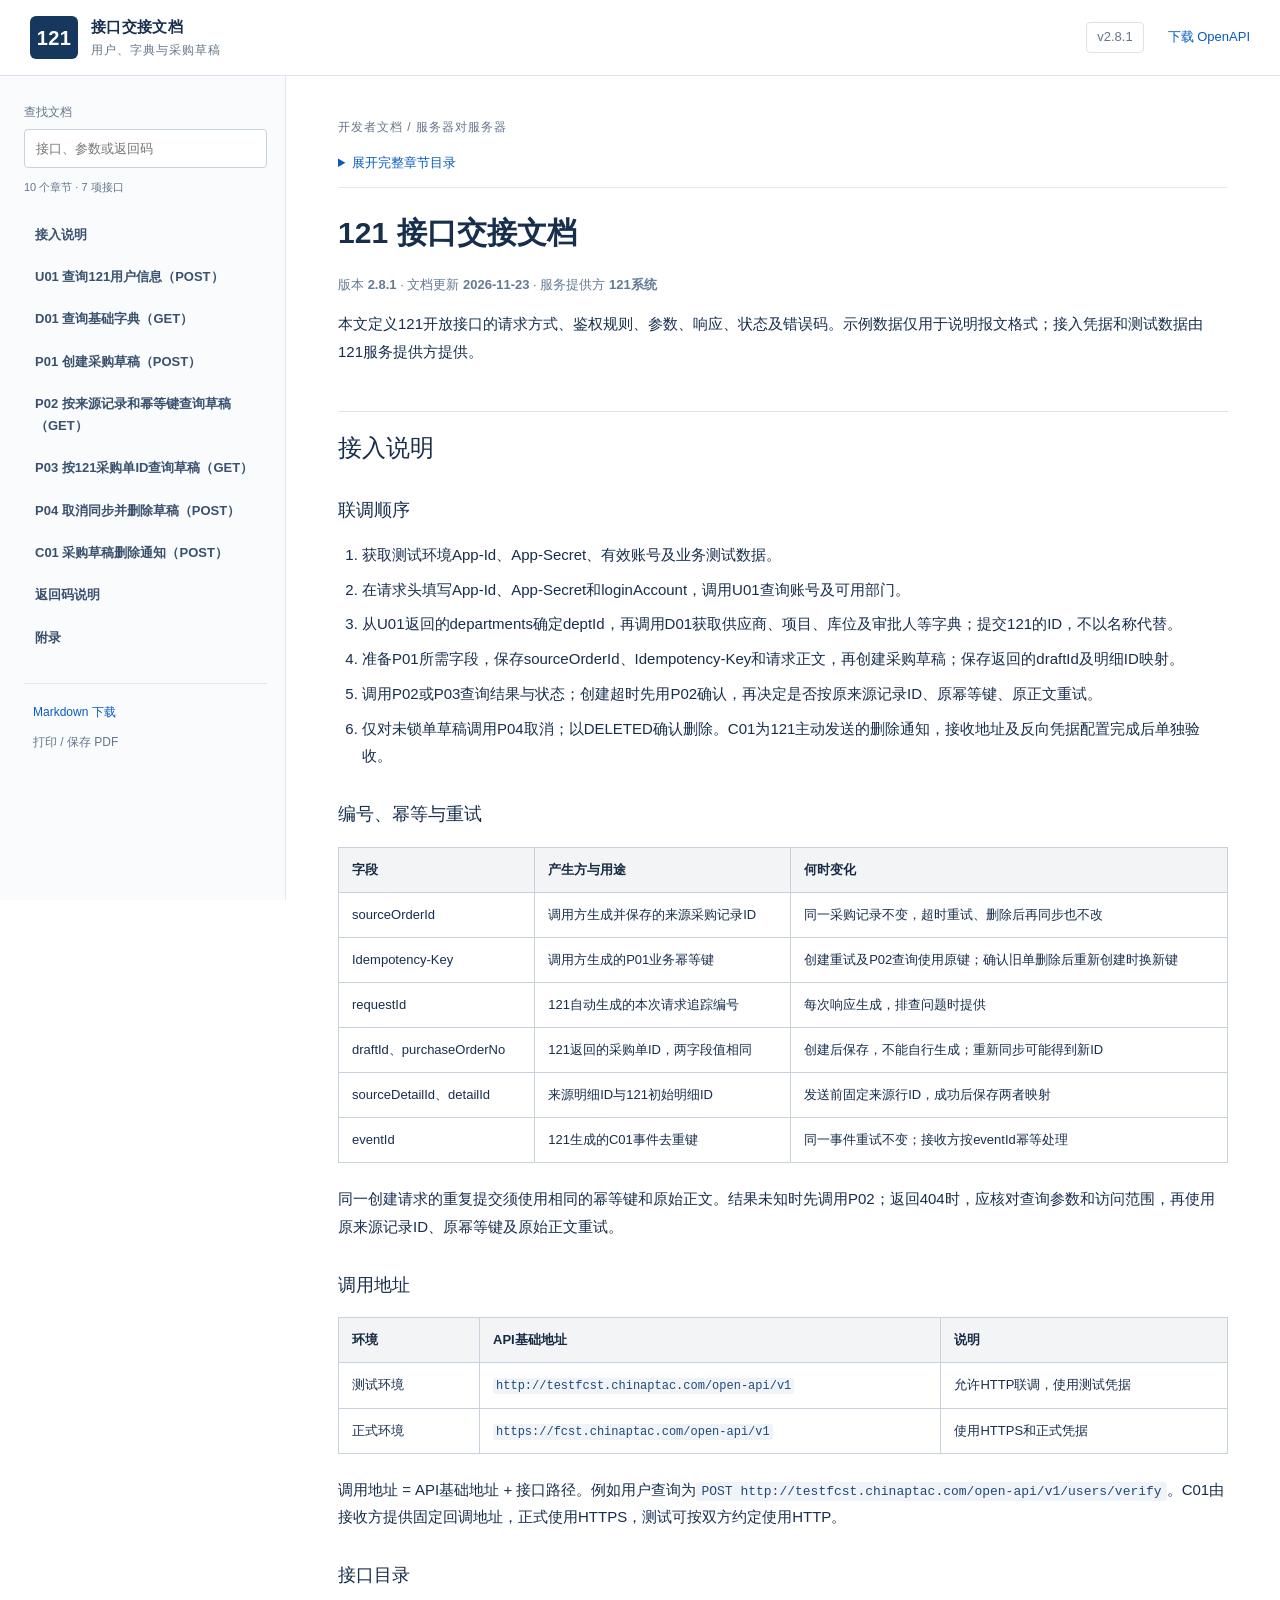
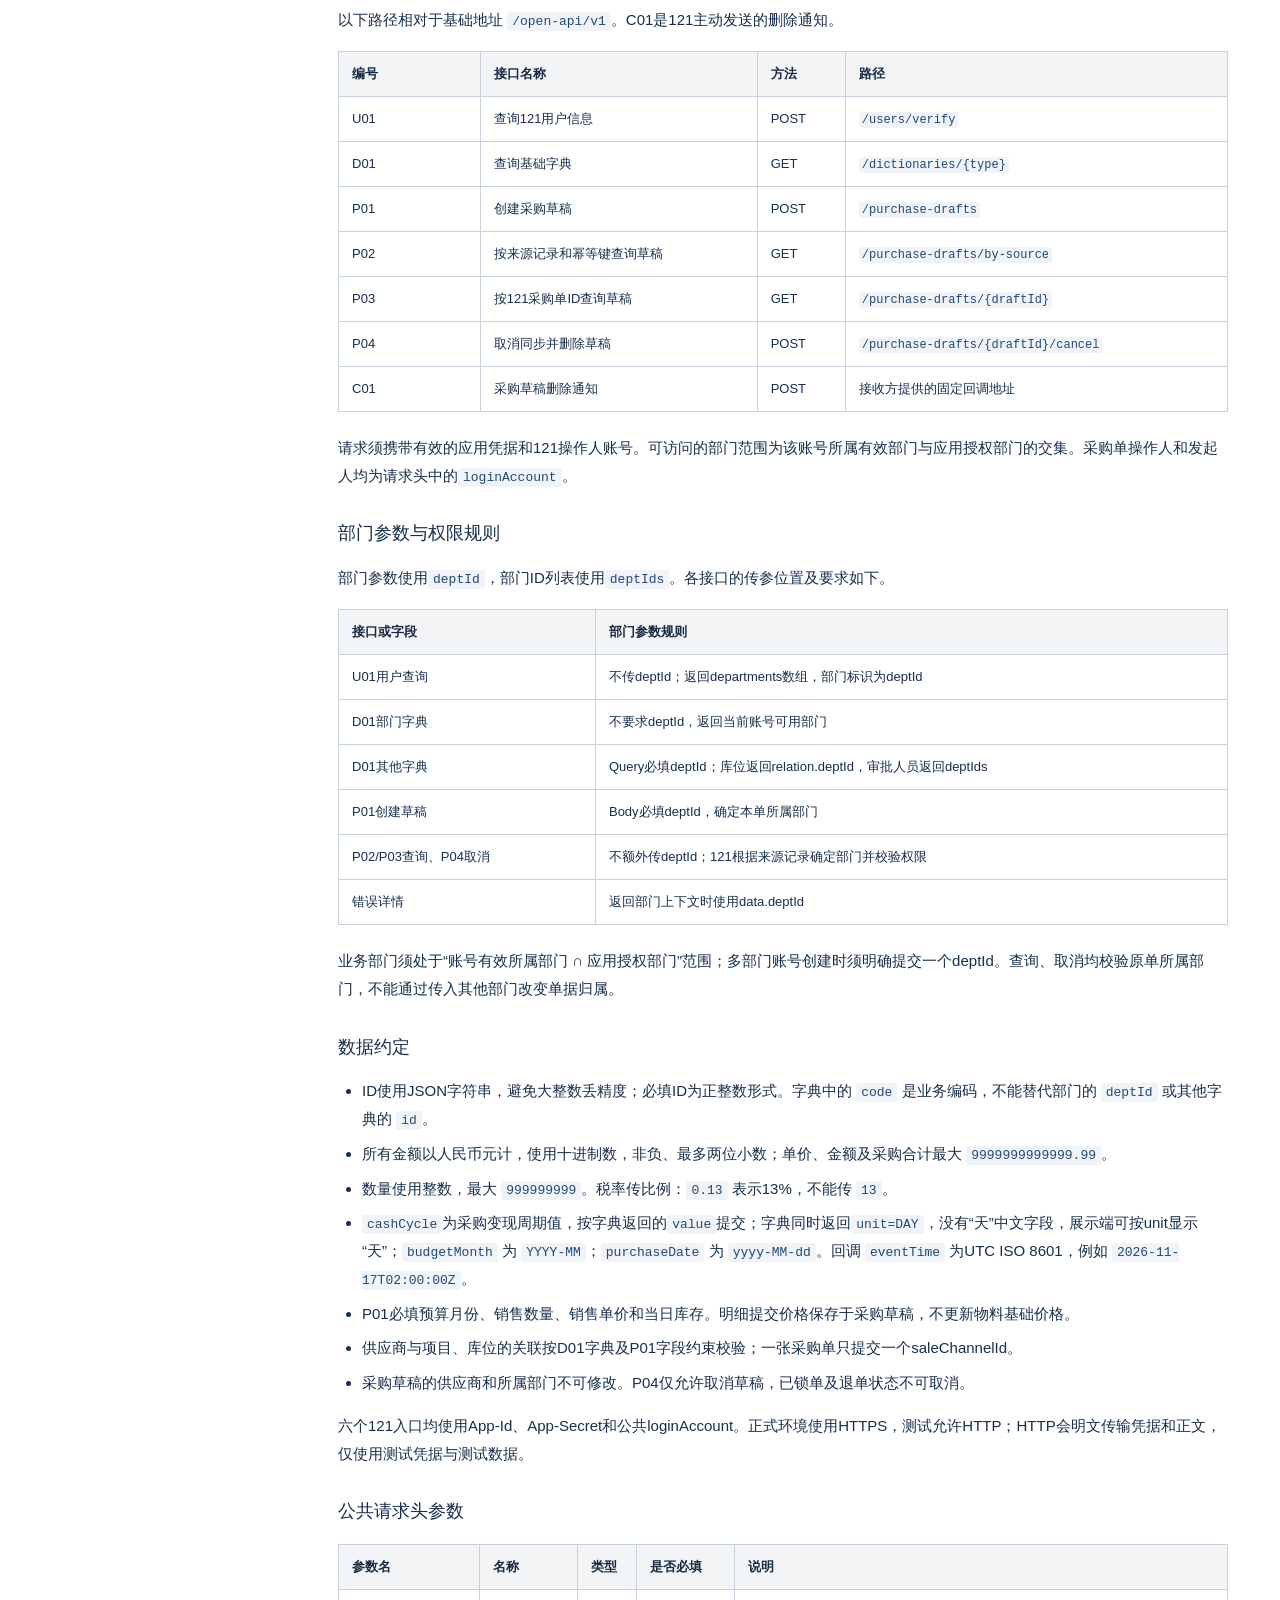
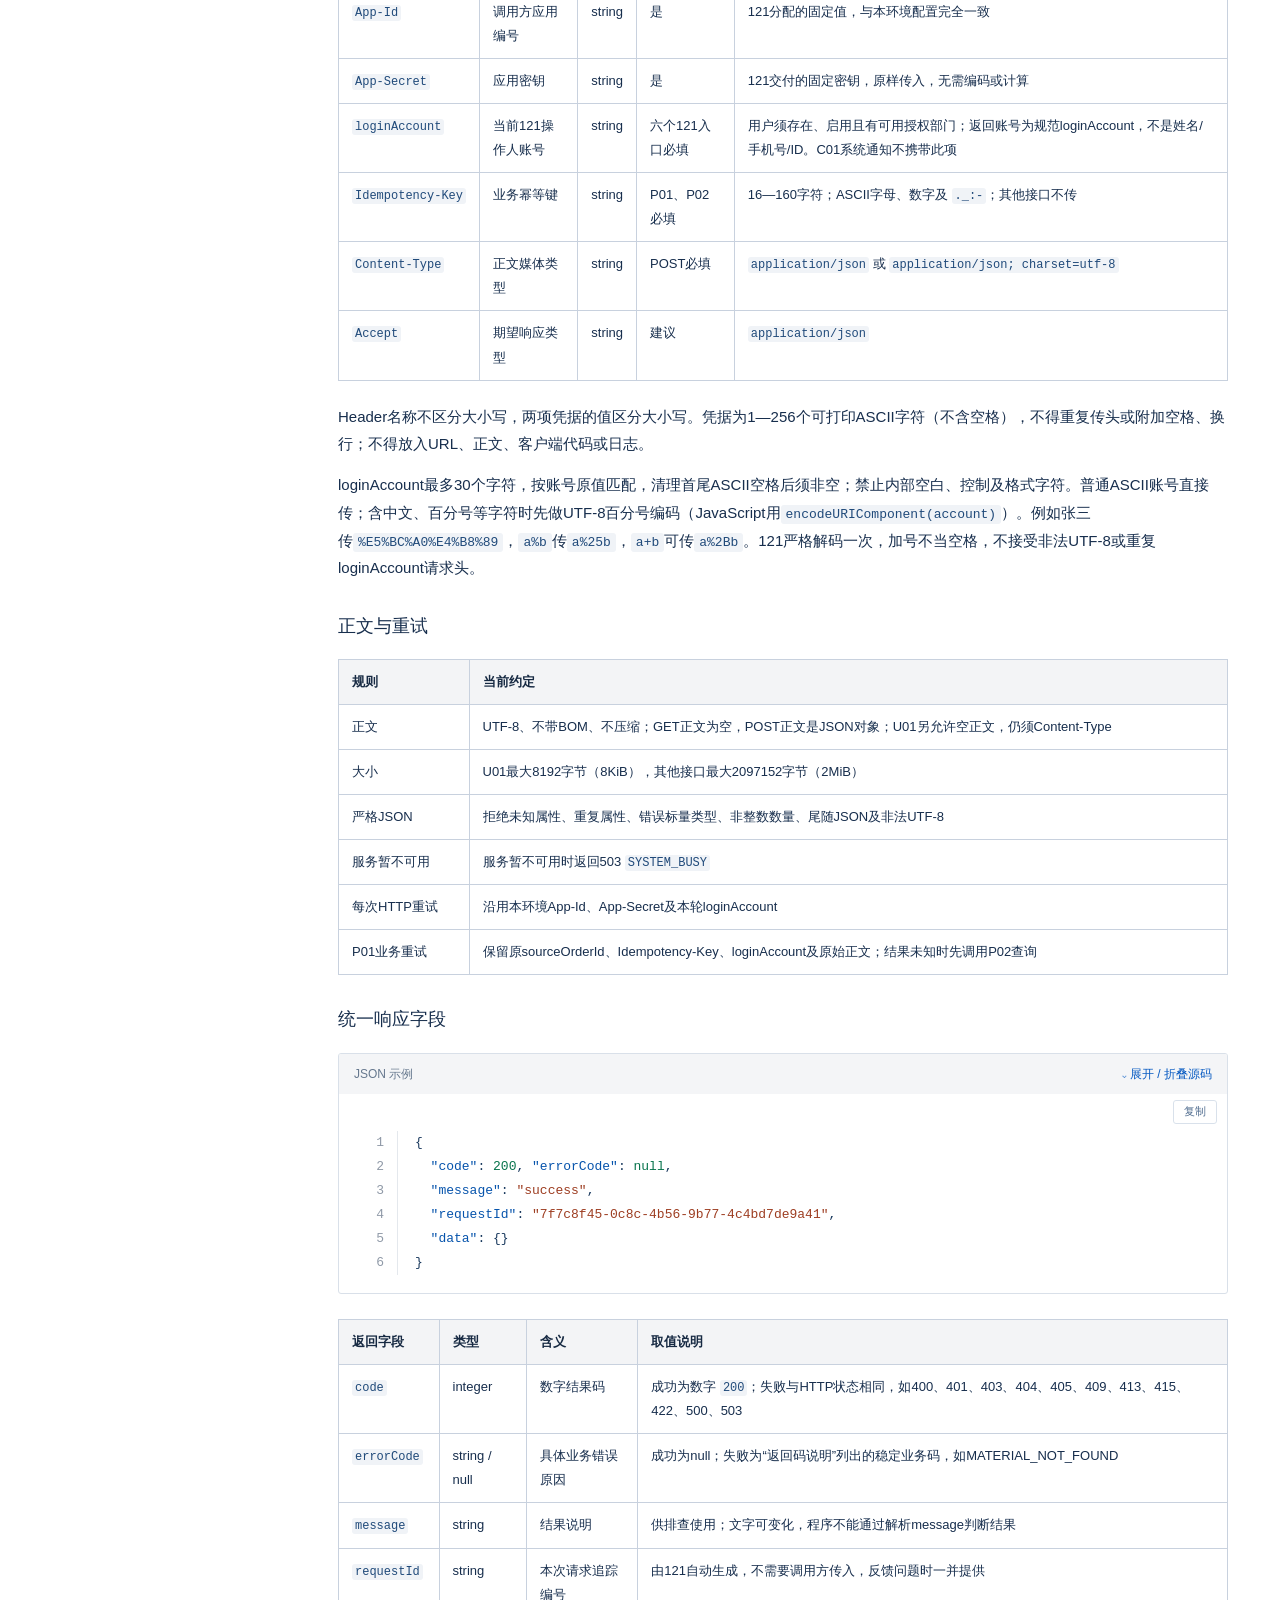
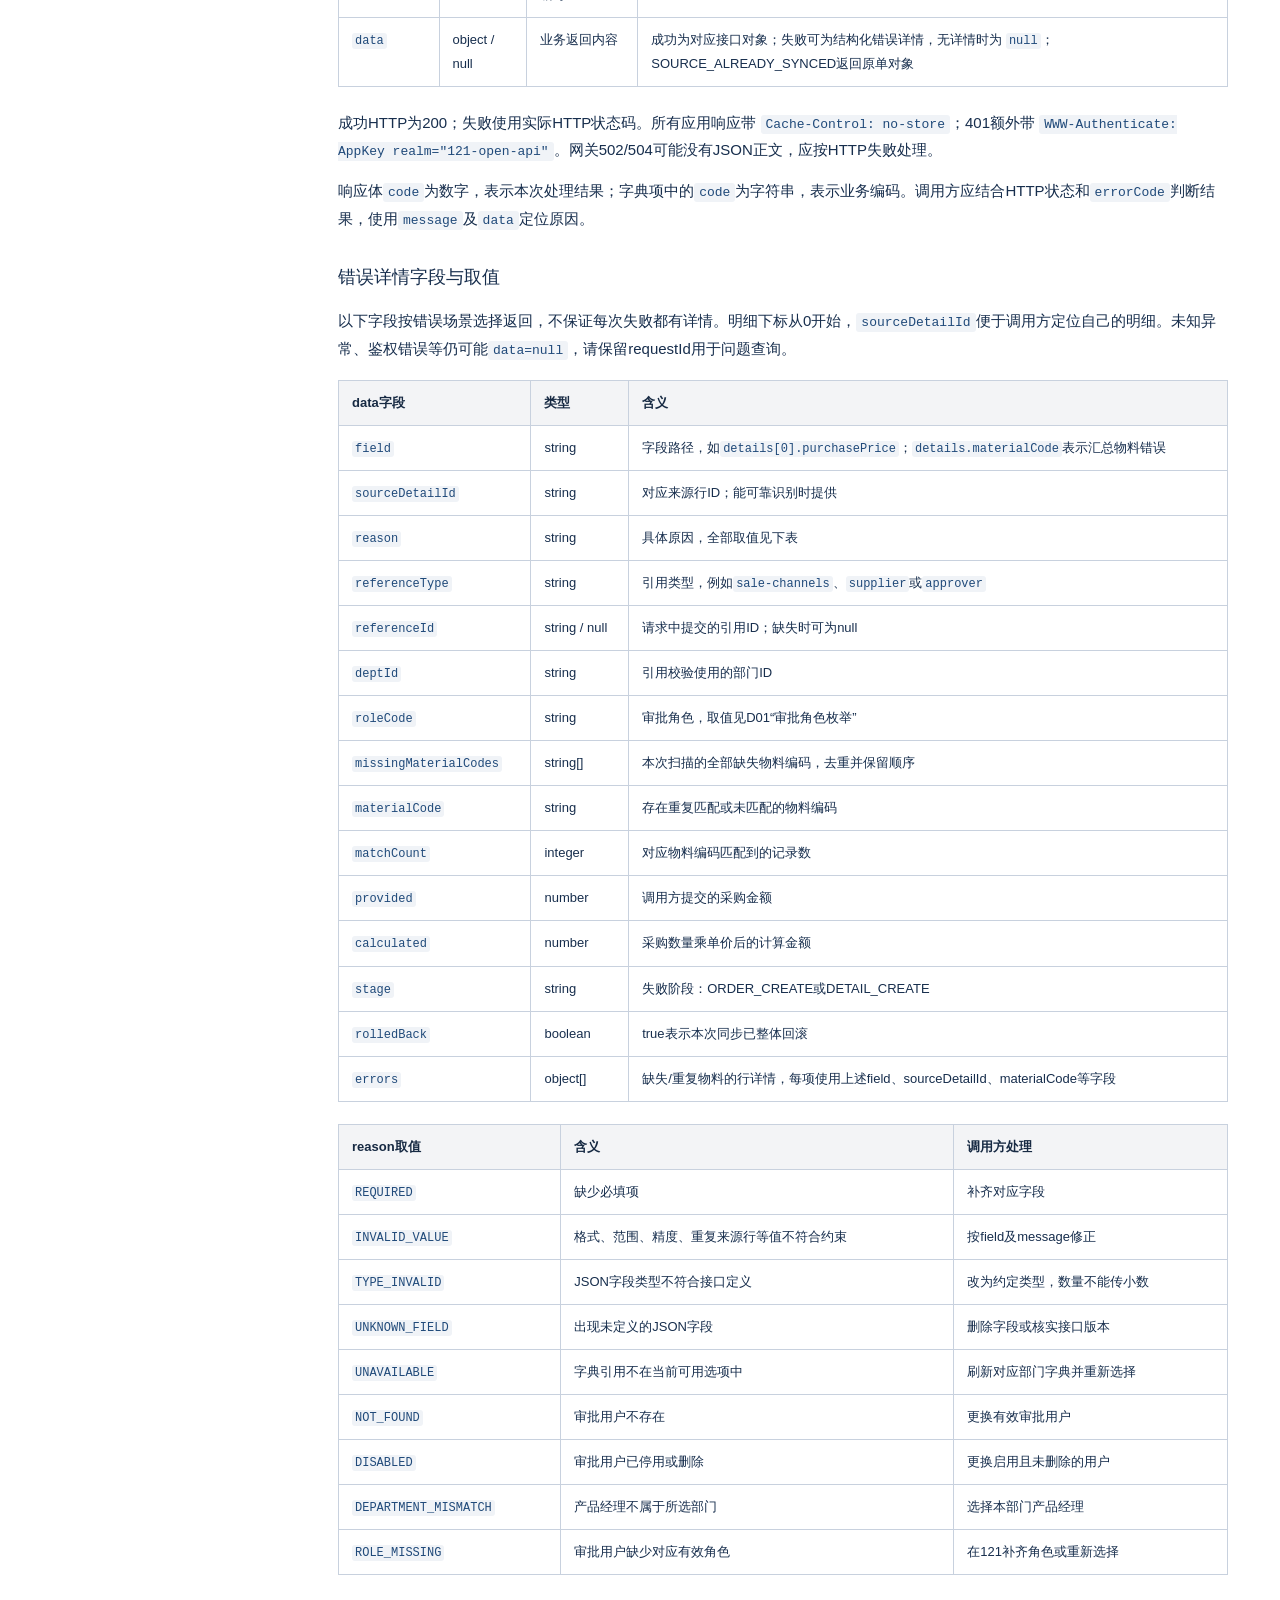
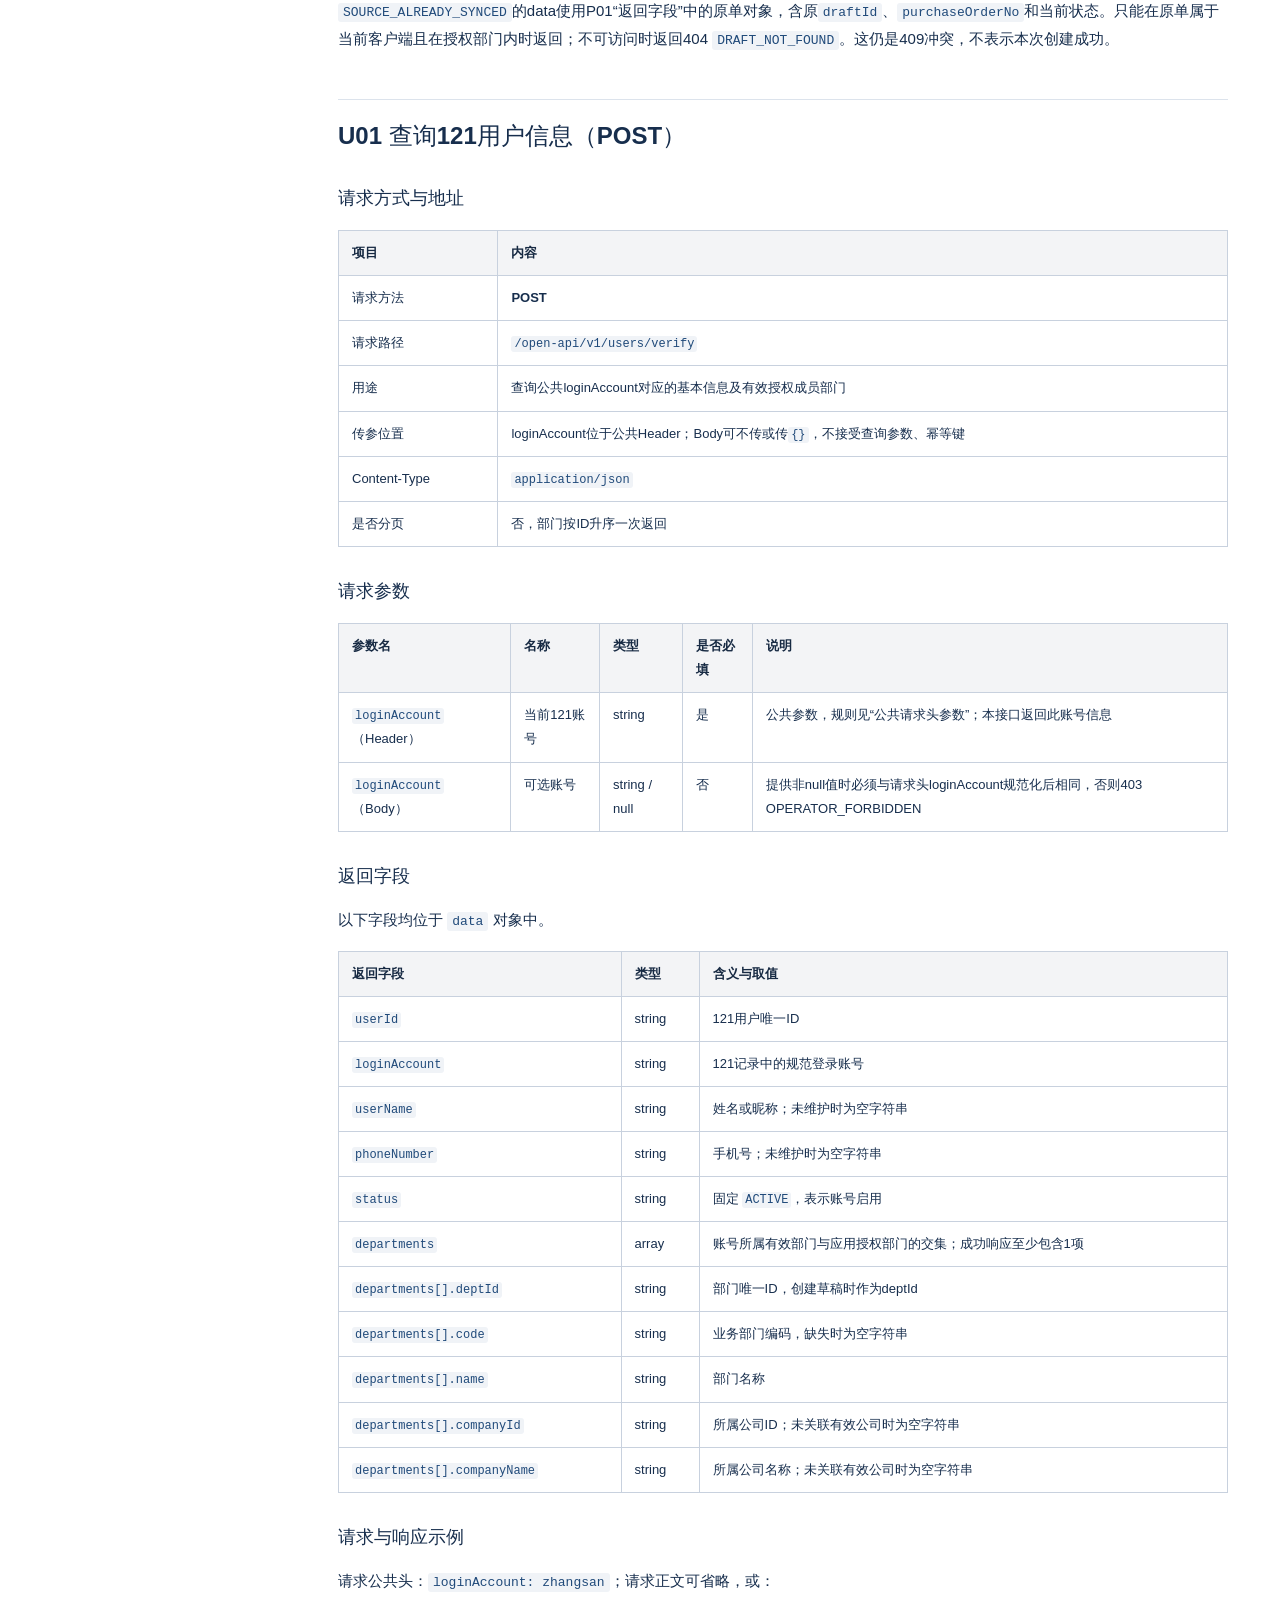
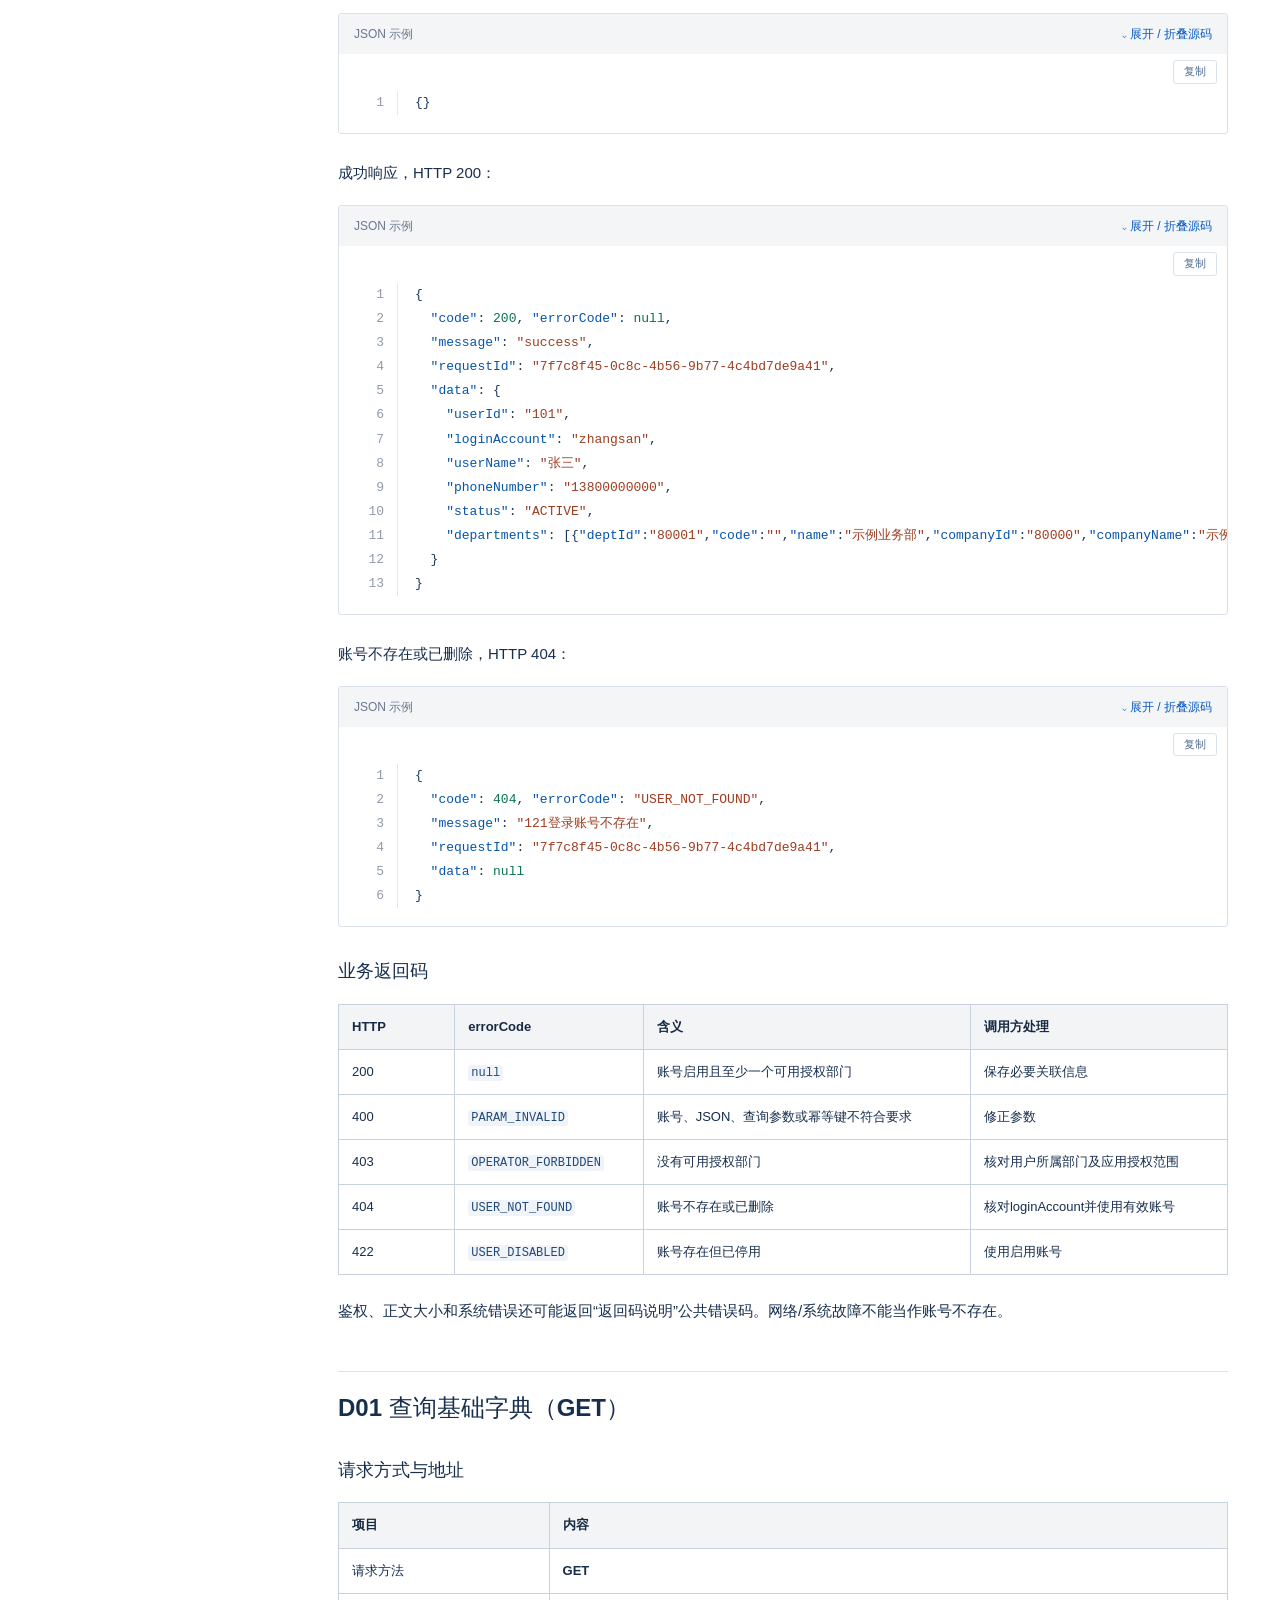
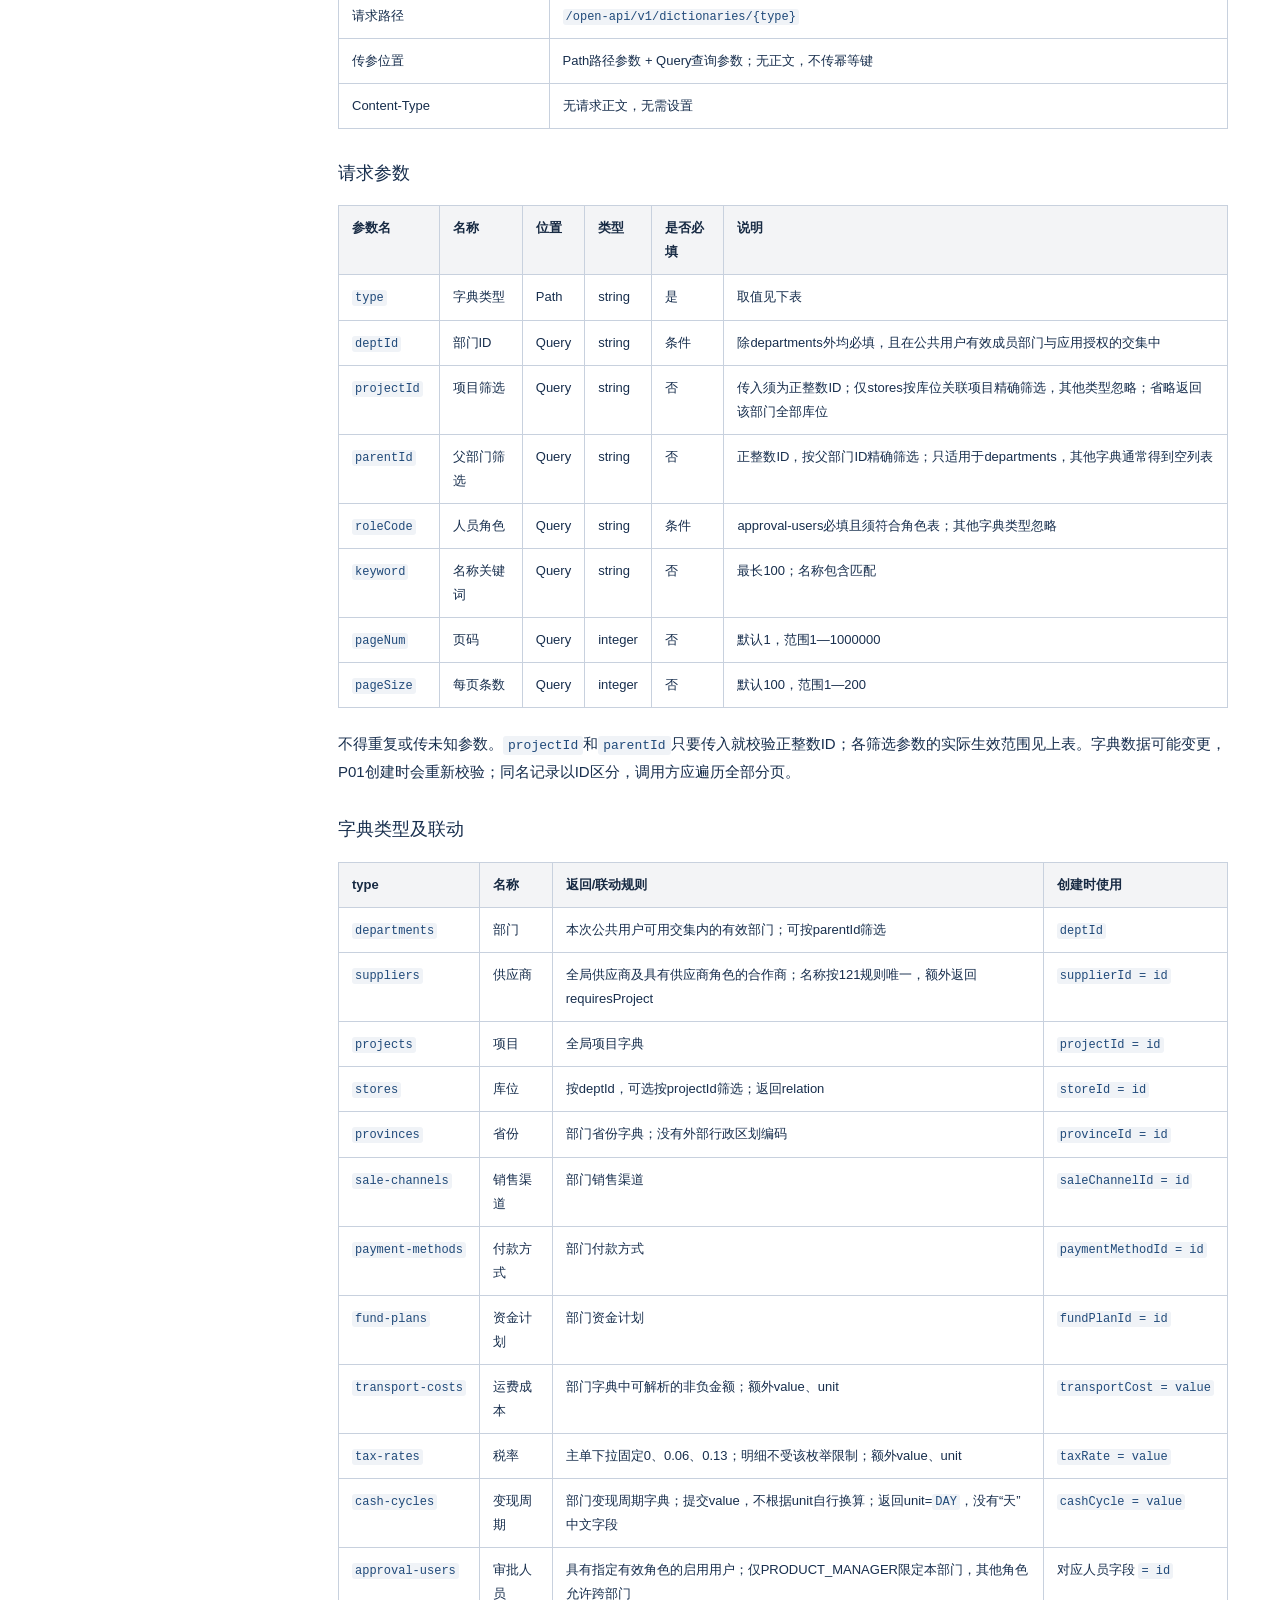
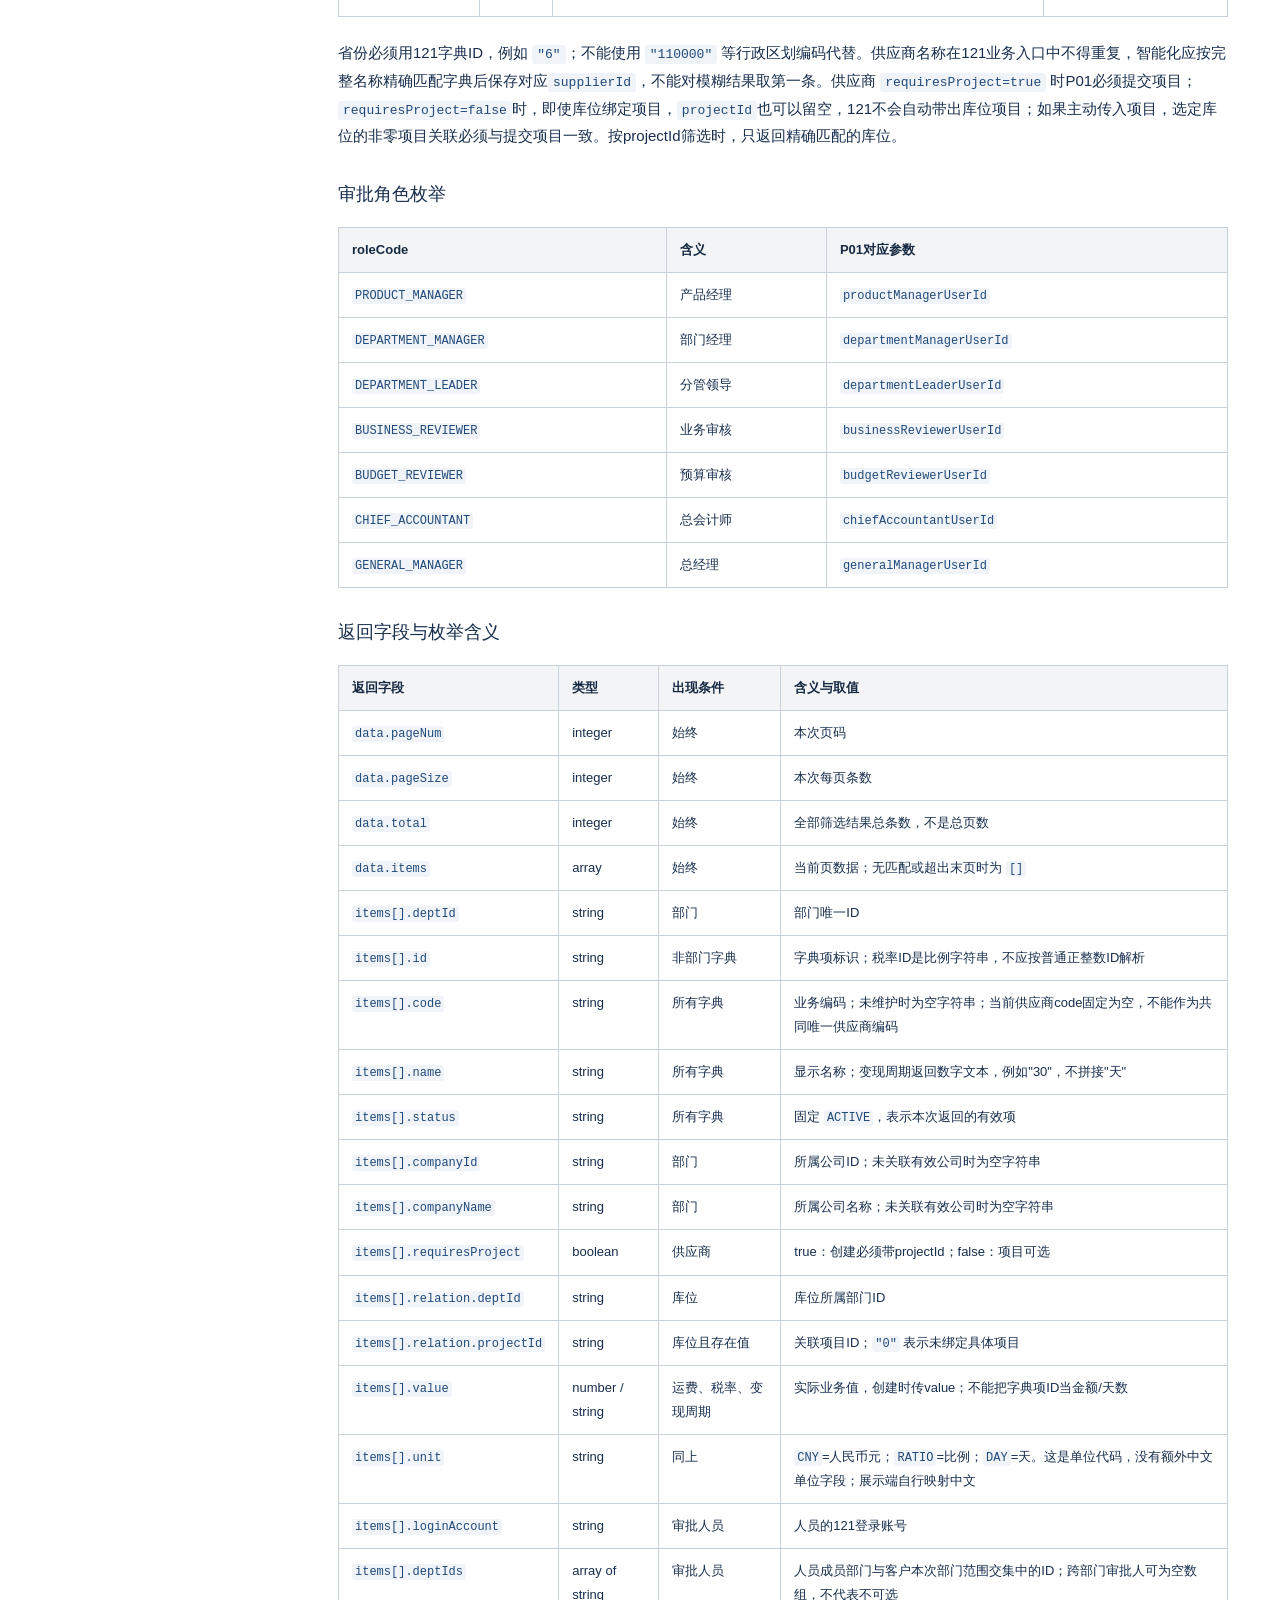
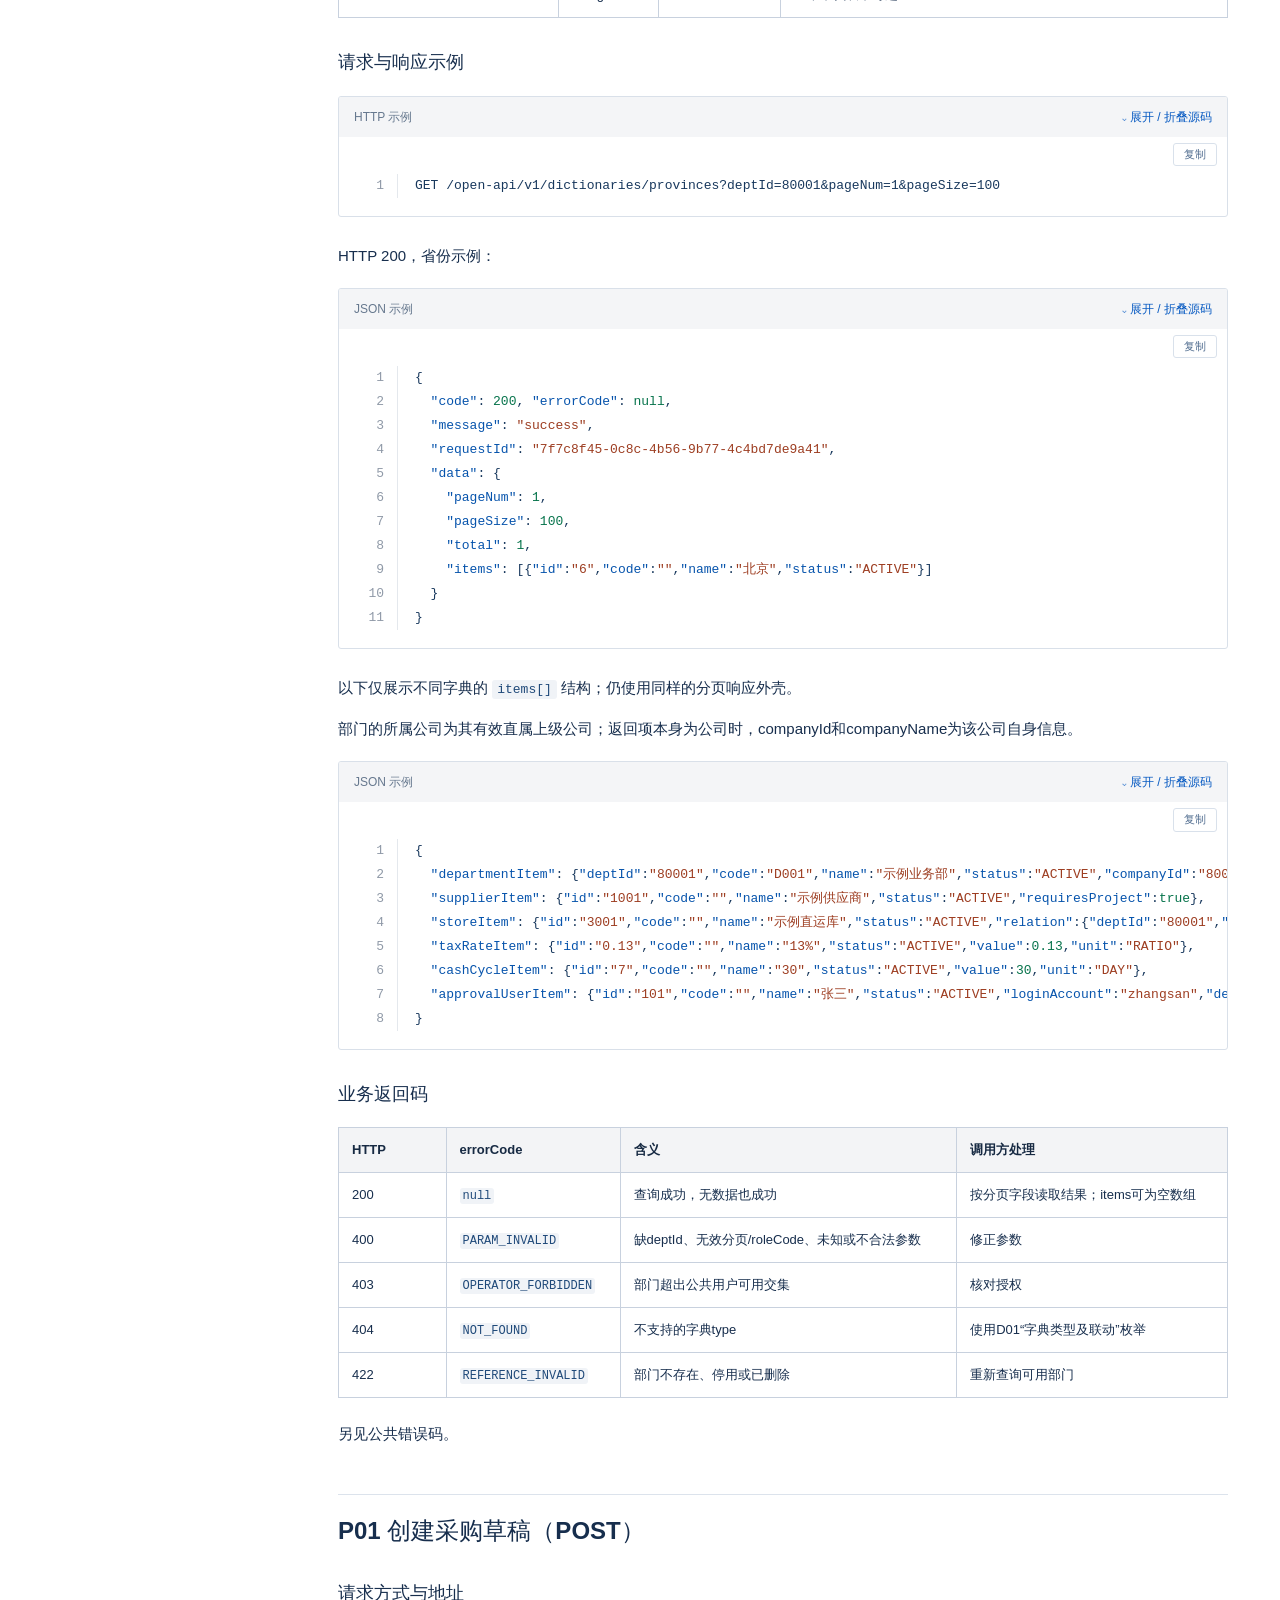
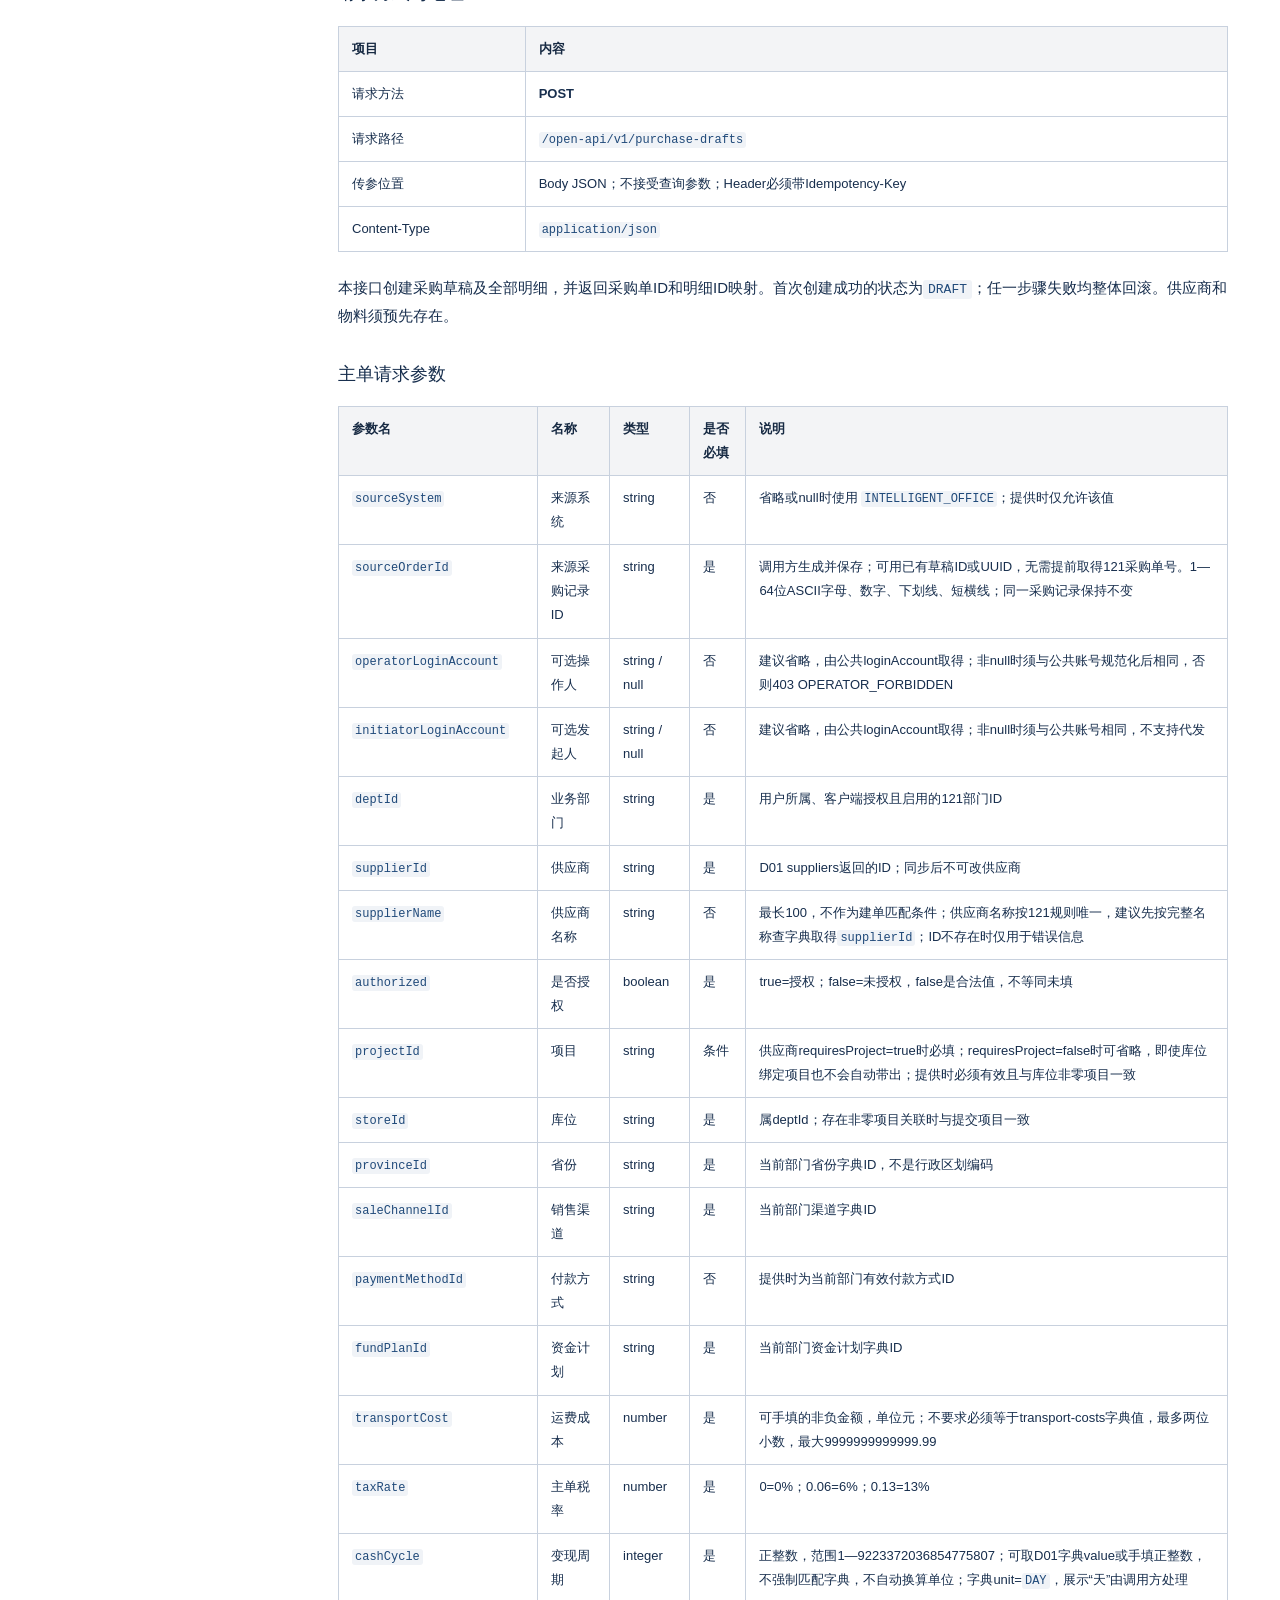
==== commit 43797965: "docs: clarify purchase sync feedback and field rules" ====
--- a/index.html
+++ b/index.html
@@ -15,7 +15,7 @@
   <a class="skip-link" href="#content">跳到文档正文</a>
   <header class="site-header">
     <a class="brand" href="#top"><span class="brand-mark">121</span><span>接口交接文档<small>用户、字典与采购草稿</small></span></a>
-    <div class="header-actions"><span class="version">v2.8.0</span><a href="./downloads/openapi.yaml" download>下载 OpenAPI</a><button id="menu-button" type="button" aria-expanded="false" aria-controls="sidebar">目录</button></div>
+    <div class="header-actions"><span class="version">v2.8.1</span><a href="./downloads/openapi.yaml" download>下载 OpenAPI</a><button id="menu-button" type="button" aria-expanded="false" aria-controls="sidebar">目录</button></div>
   </header>
   <aside id="sidebar" class="sidebar" aria-label="文档目录">
     <label class="search-label" for="doc-search">查找文档</label>
@@ -38,7 +38,7 @@
     <div class="overview"><details><summary>展开完整章节目录</summary><ol><li><a href="#section-1">接入说明</a></li><li><a href="#section-2">U01 查询121用户信息（POST）</a></li><li><a href="#section-3">D01 查询基础字典（GET）</a></li><li><a href="#section-4">P01 创建采购草稿（POST）</a></li><li><a href="#section-5">P02 按来源记录和幂等键查询草稿（GET）</a></li><li><a href="#section-6">P03 按121采购单ID查询草稿（GET）</a></li><li><a href="#section-7">P04 取消同步并删除草稿（POST）</a></li><li><a href="#section-8">C01 采购草稿删除通知（POST）</a></li><li><a href="#section-9">返回码说明</a></li><li><a href="#section-10">附录</a></li></ol></details></div>
     <div id="no-results" hidden>未找到匹配内容。请尝试接口编号（如 P01）、参数名或错误码。</div>
     <div class="document-intro"><h1 id="top">121 接口交接文档</h1>
-<p>版本 <strong>2.8.0</strong> · 文档更新 <strong>2026-11-22</strong> · 服务提供方 <strong>121系统</strong></p>
+<p>版本 <strong>2.8.1</strong> · 文档更新 <strong>2026-11-23</strong> · 服务提供方 <strong>121系统</strong></p>
 <p>本文定义121开放接口的请求方式、鉴权规则、参数、响应、状态及错误码。示例数据仅用于说明报文格式；接入凭据和测试数据由121服务提供方提供。</p>
 </div><section class="doc-section" data-section="section-1"><h2 id="section-1">接入说明</h2>
 <h3 id="section-1-1">联调顺序</h3>
@@ -215,7 +215,7 @@
 <li>ID使用JSON字符串，避免大整数丢精度；必填ID为正整数形式。字典中的 <code>code</code> 是业务编码，不能替代部门的 <code>deptId</code> 或其他字典的 <code>id</code>。</li>
 <li>所有金额以人民币元计，使用十进制数，非负、最多两位小数；单价、金额及采购合计最大 <code>9999999999999.99</code>。</li>
 <li>数量使用整数，最大 <code>999999999</code>。税率传比例：<code>0.13</code> 表示13%，不能传 <code>13</code>。</li>
-<li><code>cashCycle</code>为采购变现周期值，按字典返回值提交；<code>budgetMonth</code> 为 <code>YYYY-MM</code>；<code>purchaseDate</code> 为 <code>yyyy-MM-dd</code>。回调 <code>eventTime</code> 为UTC ISO 8601，例如 <code>2026-11-17T02:00:00Z</code>。</li>
+<li><code>cashCycle</code>为采购变现周期值，按字典返回的<code>value</code>提交；字典同时返回<code>unit=DAY</code>，没有“天”中文字段，展示端可按unit显示“天”；<code>budgetMonth</code> 为 <code>YYYY-MM</code>；<code>purchaseDate</code> 为 <code>yyyy-MM-dd</code>。回调 <code>eventTime</code> 为UTC ISO 8601，例如 <code>2026-11-17T02:00:00Z</code>。</li>
 <li>P01必填预算月份、销售数量、销售单价和当日库存。明细提交价格保存于采购草稿，不更新物料基础价格。</li>
 <li>供应商与项目、库位的关联按D01字典及P01字段约束校验；一张采购单只提交一个saleChannelId。</li>
 <li>采购草稿的供应商和所属部门不可修改。P04仅允许取消草稿，已锁单及退单状态不可取消。</li>
@@ -278,7 +278,7 @@
 </tbody>
 </table></div>
 <p>Header名称不区分大小写，两项凭据的值区分大小写。凭据为1—256个可打印ASCII字符（不含空格），不得重复传头或附加空格、换行；不得放入URL、正文、客户端代码或日志。</p>
-<p>loginAccount按账号原值匹配，清理首尾ASCII空格后1—30个Unicode码点，禁止内部空白、控制及格式字符；解码前输入最长1536字符，解码后原输入最多128码点。普通ASCII账号直接传；含中文、百分号等字符时先做UTF-8百分号编码（JavaScript用<code>encodeURIComponent(account)</code>）。例如张三传<code>%E5%BC%A0%E4%B8%89</code>，<code>a%b</code>传<code>a%25b</code>，<code>a+b</code>可传<code>a%2Bb</code>。121严格解码一次，加号不当空格，不接受非法UTF-8或重复loginAccount请求头。</p>
+<p>loginAccount最多30个字符，按账号原值匹配，清理首尾ASCII空格后须非空；禁止内部空白、控制及格式字符。普通ASCII账号直接传；含中文、百分号等字符时先做UTF-8百分号编码（JavaScript用<code>encodeURIComponent(account)</code>）。例如张三传<code>%E5%BC%A0%E4%B8%89</code>，<code>a%b</code>传<code>a%25b</code>，<code>a+b</code>可传<code>a%2Bb</code>。121严格解码一次，加号不当空格，不接受非法UTF-8或重复loginAccount请求头。</p>
 <h3 id="section-1-8">正文与重试</h3>
 <div class="table-scroll" tabindex="0"><table>
 <thead>
@@ -838,7 +838,7 @@
 <tr>
 <td><code>suppliers</code></td>
 <td>供应商</td>
-<td>全局供应商及具有供应商角色的合作商；额外返回requiresProject</td>
+<td>全局供应商及具有供应商角色的合作商；名称按121规则唯一，额外返回requiresProject</td>
 <td><code>supplierId = id</code></td>
 </tr>
 <tr>
@@ -892,7 +892,7 @@
 <tr>
 <td><code>cash-cycles</code></td>
 <td>变现周期</td>
-<td>部门变现周期字典；提交value，不根据unit自行换算</td>
+<td>部门变现周期字典；提交value，不根据unit自行换算；返回unit=<code>DAY</code>，没有“天”中文字段</td>
 <td><code>cashCycle = value</code></td>
 </tr>
 <tr>
@@ -903,7 +903,7 @@
 </tr>
 </tbody>
 </table></div>
-<p>省份必须用121字典ID，例如 <code>&quot;6&quot;</code>；不能使用 <code>&quot;110000&quot;</code> 等行政区划编码代替。供应商 <code>requiresProject=true</code> 时P01必须提交项目；选定库位的非零项目关联应与提交项目一致。按projectId筛选时，只返回精确匹配的库位。</p>
+<p>省份必须用121字典ID，例如 <code>&quot;6&quot;</code>；不能使用 <code>&quot;110000&quot;</code> 等行政区划编码代替。供应商名称在121业务入口中不得重复，智能化应按完整名称精确匹配字典后保存对应<code>supplierId</code>，不能对模糊结果取第一条。供应商 <code>requiresProject=true</code> 时P01必须提交项目；<code>requiresProject=false</code>时，即使库位绑定项目，<code>projectId</code>也可以留空，121不会自动带出库位项目；如果主动传入项目，选定库位的非零项目关联必须与提交项目一致。按projectId筛选时，只返回精确匹配的库位。</p>
 <h3 id="section-3-4">审批角色枚举</h3>
 <div class="table-scroll" tabindex="0"><table>
 <thead>
@@ -1002,13 +1002,13 @@
 <td><code>items[].code</code></td>
 <td>string</td>
 <td>所有字典</td>
-<td>业务编码；未维护时为空字符串</td>
+<td>业务编码；未维护时为空字符串；当前供应商code固定为空，不能作为共同唯一供应商编码</td>
 </tr>
 <tr>
 <td><code>items[].name</code></td>
 <td>string</td>
 <td>所有字典</td>
-<td>显示名称</td>
+<td>显示名称；变现周期返回数字文本，例如&quot;30&quot;，不拼接&quot;天&quot;</td>
 </tr>
 <tr>
 <td><code>items[].status</code></td>
@@ -1056,7 +1056,7 @@
 <td><code>items[].unit</code></td>
 <td>string</td>
 <td>同上</td>
-<td><code>CNY</code>=人民币元；<code>RATIO</code>=比例；<code>DAY</code>=天</td>
+<td><code>CNY</code>=人民币元；<code>RATIO</code>=比例；<code>DAY</code>=天。这是单位代码，没有额外中文单位字段；展示端自行映射中文</td>
 </tr>
 <tr>
 <td><code>items[].loginAccount</code></td>
@@ -1228,7 +1228,7 @@
 <td>供应商名称</td>
 <td>string</td>
 <td>否</td>
-<td>最长100，不用于查找、不更新主数据；ID不存在时用于错误信息，未提供名称则使用ID；有效时以ID对应名称为准</td>
+<td>最长100，不作为建单匹配条件；供应商名称按121规则唯一，建议先按完整名称查字典取得<code>supplierId</code>；ID不存在时仅用于错误信息</td>
 </tr>
 <tr>
 <td><code>authorized</code></td>
@@ -1242,7 +1242,7 @@
 <td>项目</td>
 <td>string</td>
 <td>条件</td>
-<td>供应商requiresProject=true时必填；提供时必须有效</td>
+<td>供应商requiresProject=true时必填；requiresProject=false时可省略，即使库位绑定项目也不会自动带出；提供时必须有效且与库位非零项目一致</td>
 </tr>
 <tr>
 <td><code>storeId</code></td>
@@ -1284,7 +1284,7 @@
 <td>运费成本</td>
 <td>number</td>
 <td>是</td>
-<td>非负金额，单位元</td>
+<td>可手填的非负金额，单位元；不要求必须等于transport-costs字典值，最多两位小数，最大9999999999999.99</td>
 </tr>
 <tr>
 <td><code>taxRate</code></td>
@@ -1298,7 +1298,7 @@
 <td>变现周期</td>
 <td>integer</td>
 <td>是</td>
-<td>正整数，范围1—9223372036854775807；按D01变现周期字典的value提交，不自动换算单位</td>
+<td>正整数，范围1—9223372036854775807；可取D01字典value或手填正整数，不强制匹配字典，不自动换算单位；字典unit=<code>DAY</code>，展示“天”由调用方处理</td>
 </tr>
 <tr>
 <td><code>budgetMonth</code></td>
@@ -1366,6 +1366,7 @@
 </tbody>
 </table></div>
 <p>不要提交状态、创建人、121主单ID等额外字段。字符串拒绝控制字符和尖括号。未填写的可选ID应省略，不传空字符串。</p>
+<p>例如供应商<code>requiresProject=false</code>，库位<code>storeId=&quot;3001&quot;</code>关联项目A（<code>projectId=&quot;2001&quot;</code>）：创建时可以省略<code>projectId</code>，121仅保存库位，不会自动将项目A写到采购单；若主动提交<code>projectId=&quot;2001&quot;</code>则允许，若提交其他项目则返回422 <code>REFERENCE_INVALID</code>。供应商<code>requiresProject=true</code>时仍必须明确提交项目。</p>
 <h3 id="section-4-3">首次创建时的来源采购记录ID</h3>
 <p><code>sourceOrderId</code>由调用方在首次调用P01前确定，用于识别同一笔来源采购、避免重复创建，并关联后续查询和删除通知。该字段不是121采购单号，也不要求调用方已有正式订单号。</p>
 <ul>
@@ -1536,6 +1537,13 @@
 <td>非负金额，单位元</td>
 </tr>
 <tr>
+<td><code>purchaseAmount</code></td>
+<td>采购金额</td>
+<td>number</td>
+<td>否</td>
+<td>不传或传null时由121按quantity×purchasePrice计算；传入时必须完全相等，非负、最多两位小数，最大9999999999999.99；不一致返回422 AMOUNT_MISMATCH</td>
+</tr>
+<tr>
 <td><code>salesQuantity</code></td>
 <td>销售数量</td>
 <td>integer</td>
@@ -1594,6 +1602,8 @@
 </tbody>
 </table></div>
 <p>供应商按supplierId、物料按materialCode匹配。供应商不存在时返回422 <code>REFERENCE_INVALID</code>；物料不存在时返回422 <code>MATERIAL_NOT_FOUND</code>，列出全部缺失编码；物料编码匹配多条记录时返回422 <code>MATERIAL_AMBIGUOUS</code>。</p>
+<p>建议省略<code>purchaseAmount</code>，由121统一计算。传入时按十进制精确比较，不自动四舍五入，不设误差容忍；<code>100</code>与<code>100.00</code>数值相等。金额错误会在<code>data.field</code>及<code>data.sourceDetailId</code>定位明细，并返回<code>provided</code>与<code>calculated</code>。</p>
+<p><code>detailTaxRate</code>保持121原DECIMAL(15,2)字段范围，不额外限定0—1，也不限定主单税率字典；例如<code>0.09</code>表示9%，负数或大于1也会通过当前范围校验。主单<code>taxRate</code>仍只允许0、0.06、0.13，两者规则不同。</p>
 <h3 id="section-4-8">返回字段</h3>
 <p>P01、P02、P03和P04使用相同业务对象。</p>
 <div class="table-scroll" tabindex="0"><table>
@@ -1781,8 +1791,12 @@
 <td>409 IDEMPOTENCY_CONFLICT</td>
 </tr>
 <tr>
-<td>同sourceSystem+sourceOrderId仍有有效121关联</td>
+<td>同sourceSystem+sourceOrderId仍有有效121关联且原单可访问</td>
 <td>409 SOURCE_ALREADY_SYNCED，data返回可访问原单，按返回draftId调用P03查询</td>
+</tr>
+<tr>
+<td>同来源记录对应原单不存在、不可见或不在当前应用/用户授权范围</td>
+<td>404 DRAFT_NOT_FOUND，不返回原单详情</td>
 </tr>
 <tr>
 <td>创建超时、网关502/504、网络中断</td>
@@ -1795,6 +1809,7 @@
 </tbody>
 </table></div>
 <p>重试须保持loginAccount、sourceOrderId、幂等键及原始正文一致，包括正文空格、属性顺序和可选字段。结果未知时先查询P02。幂等键可以直接使用UUID，例如<code>550e8400-e29b-41d4-a716-446655440001</code>。</p>
+<p>返回码按实际校验顺序决定：先校验本次请求的用户、部门和幂等内容；幂等键与来源记录或正文冲突时先返回409 <code>IDEMPOTENCY_CONFLICT</code>。幂等内容一致后查询原单，或同来源已有有效关联而查询原单时，原单不存在或无权访问返回404 <code>DRAFT_NOT_FOUND</code>；只有原单可访问时才返回409 <code>SOURCE_ALREADY_SYNCED</code>及原单详情。本次提交部门越权可提前返回403 <code>OPERATOR_FORBIDDEN</code>，不能把所有原单相关失败统一解释为409。</p>
 <h3 id="section-4-12">业务返回码</h3>
 <div class="table-scroll" tabindex="0"><table>
 <thead>
@@ -1829,6 +1844,12 @@
 <td><code>USER_NOT_FOUND</code></td>
 <td>操作人不存在或已删除</td>
 <td>核对loginAccount并使用有效账号</td>
+</tr>
+<tr>
+<td>404</td>
+<td><code>DRAFT_NOT_FOUND</code></td>
+<td>命中历史请求或已有有效来源关联，但原单不存在或不可访问</td>
+<td>核对原参数及授权，不返回原单详情；不据此直接换键重复创建</td>
 </tr>
 <tr>
 <td>409</td>
@@ -2343,12 +2364,12 @@
 <p>锁单后取消，HTTP 409：</p>
 <details class="code-example" open><summary><span>JSON 示例</span><span class="toggle-label">展开 / 折叠源码</span></summary><div class="code-body"><button class="copy-button" type="button" aria-label="复制代码">复制</button><pre tabindex="0"><code class="language-json"><span class="code-line">{</span>
 <span class="code-line">  <span class="token-key">&quot;code&quot;</span>: <span class="token-literal">409</span>, <span class="token-key">&quot;errorCode&quot;</span>: <span class="token-string">&quot;DRAFT_NOT_EDITABLE&quot;</span>,</span>
-<span class="code-line">  <span class="token-key">&quot;message&quot;</span>: <span class="token-string">&quot;Only an active draft can be deleted&quot;</span>,</span>
+<span class="code-line">  <span class="token-key">&quot;message&quot;</span>: <span class="token-string">&quot;Only an existing draft can be deleted&quot;</span>,</span>
 <span class="code-line">  <span class="token-key">&quot;requestId&quot;</span>: <span class="token-string">&quot;7f7c8f45-0c8c-4b56-9b77-4c4bd7de9a41&quot;</span>,</span>
 <span class="code-line">  <span class="token-key">&quot;data&quot;</span>: <span class="token-literal">null</span></span>
 <span class="code-line">}</span></code></pre></div></details>
 <h3 id="section-7-5">取消规则及返回码</h3>
-<p>仅DRAFT可删除；已DELETED重复调用返回同样结果，不再生成重复事件。主单、明细及同步关联一并删除，并发送C01通知。退单状态不等同于删除。</p>
+<p>仅DRAFT可删除；已DELETED重复调用返回同样结果，不再生成重复事件。主单、明细及同步关联一并删除，并发送C01通知。退单状态不等同于删除。当前非草稿取消提示为<code>Only an existing draft can be deleted</code>（仅草稿允许取消）；并发状态变化时可能提示<code>Procurement order changed</code>（采购单状态已变化）。提示尚未全部中文化，调用方必须按<code>errorCode=DRAFT_NOT_EDITABLE</code>判断，不能解析message。</p>
 <div class="table-scroll" tabindex="0"><table>
 <thead>
 <tr>
@@ -2637,7 +2658,7 @@
 <td>404</td>
 <td><code>DRAFT_NOT_FOUND</code></td>
 <td>同步采购单不可见</td>
-<td>没有来源记录、主单不存在、其他客户或非授权部门</td>
+<td>没有来源记录、主单不存在或其他客户/非授权部门不可见；P01在原单不可访问时也使用此码</td>
 <td>核对采购单ID、来源记录ID、幂等键与授权</td>
 </tr>
 <tr>
@@ -2905,7 +2926,10 @@
 </table></div>
 <details class="code-example" open><summary><span>SHELL 示例</span><span class="toggle-label">展开 / 折叠源码</span></summary><div class="code-body"><button class="copy-button" type="button" aria-label="复制代码">复制</button><pre tabindex="0"><code class="language-shell"><span class="code-line">java OpenApiExample.java user</span>
 <span class="code-line">java OpenApiExample.java departments</span></code></pre></div></details>
-<h3 id="section-10-5">常见问题</h3>
+<h3 id="section-10-5">字典并发与调用超时</h3>
+<p>当前开放接口代码没有专门的每秒请求数或并发数限制；实际容量及Nginx/上层网关限制需以部署环境为准，不能视为无限并发。弹窗需要多个字典时，建议每个弹窗同时发4—6个请求，其余排队；相同账号和部门下避免重复加载，字典按分页读取完整结果。</p>
+<p>建议初始联调使用连接超时5秒、P01等待响应超时30秒，网关超时须配套核对。这些是客户端建议值，不是已验证的服务器时延承诺；P01实际耗时需结合明细数、数据库负载和锁等待测量。同来源创建会串行处理，超时后先用原sourceOrderId与原Idempotency-Key调用P02查询，查不到再以原键、原始正文重试，不要直接更换键。</p>
+<h3 id="section-10-6">常见问题</h3>
 <div class="table-scroll" tabindex="0"><table>
 <thead>
 <tr>
@@ -2938,7 +2962,7 @@
 </table></div>
 <p>反馈问题时提供环境、接口、HTTP状态、errorCode、requestId和时间，请勿提供密钥或完整人员信息。</p>
 </section>
-    <footer class="document-footer"><span>121系统 · 开放接口 v2.8.0</span><a href="#top">返回顶部 ↑</a></footer>
+    <footer class="document-footer"><span>121系统 · 开放接口 v2.8.1</span><a href="#top">返回顶部 ↑</a></footer>
   </main>
 </body>
 </html>
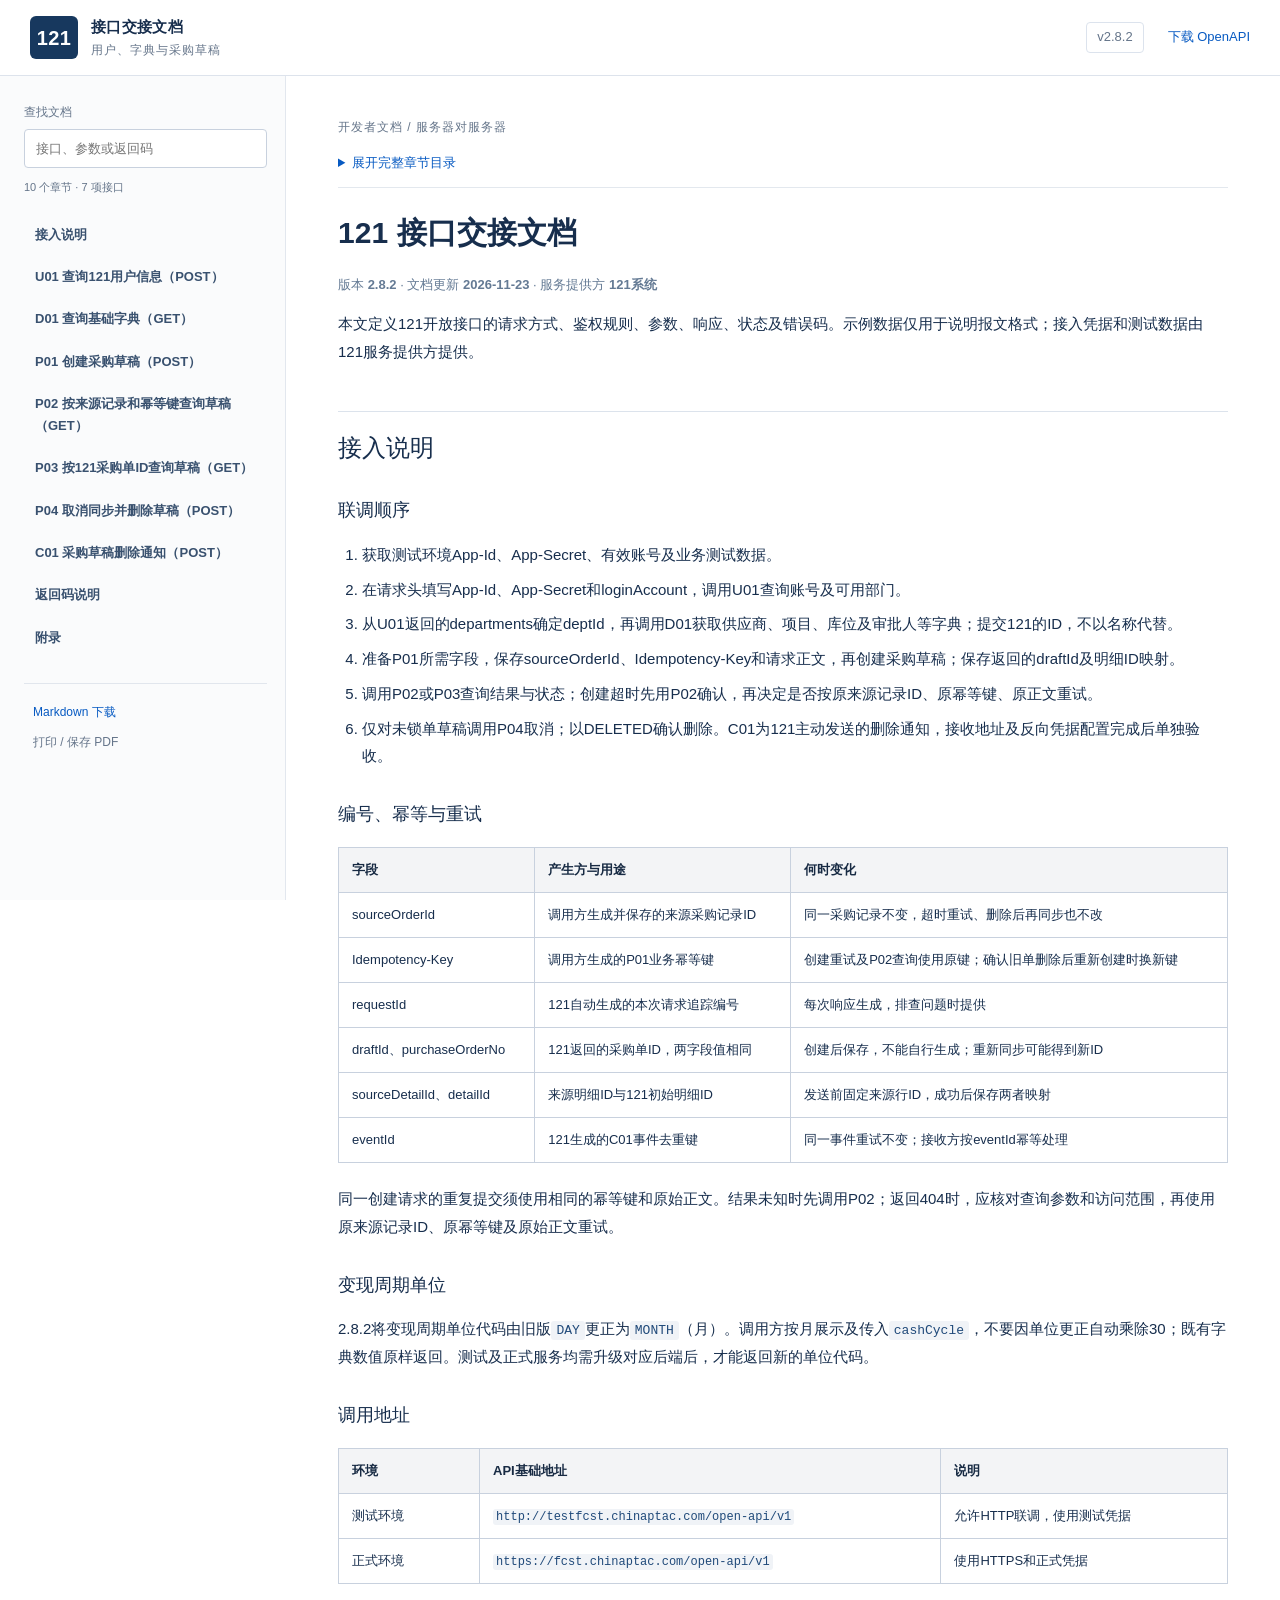
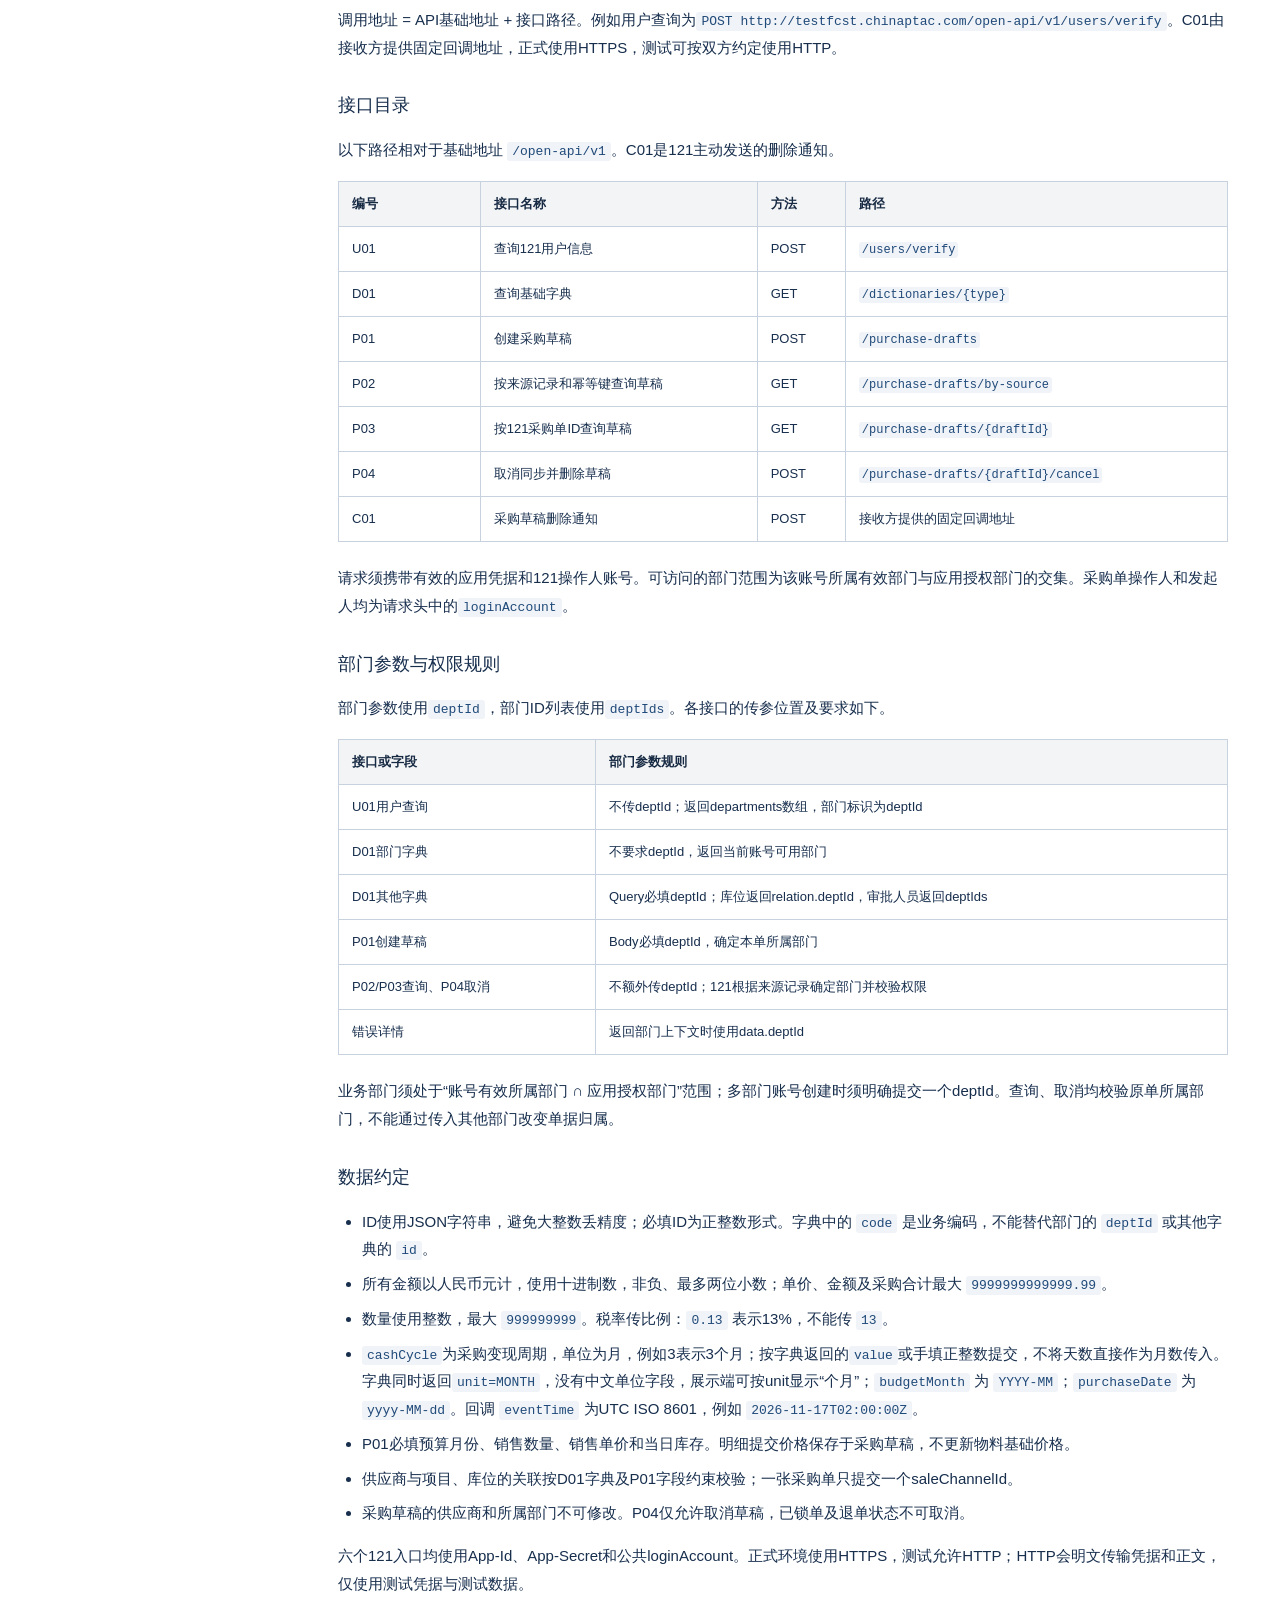
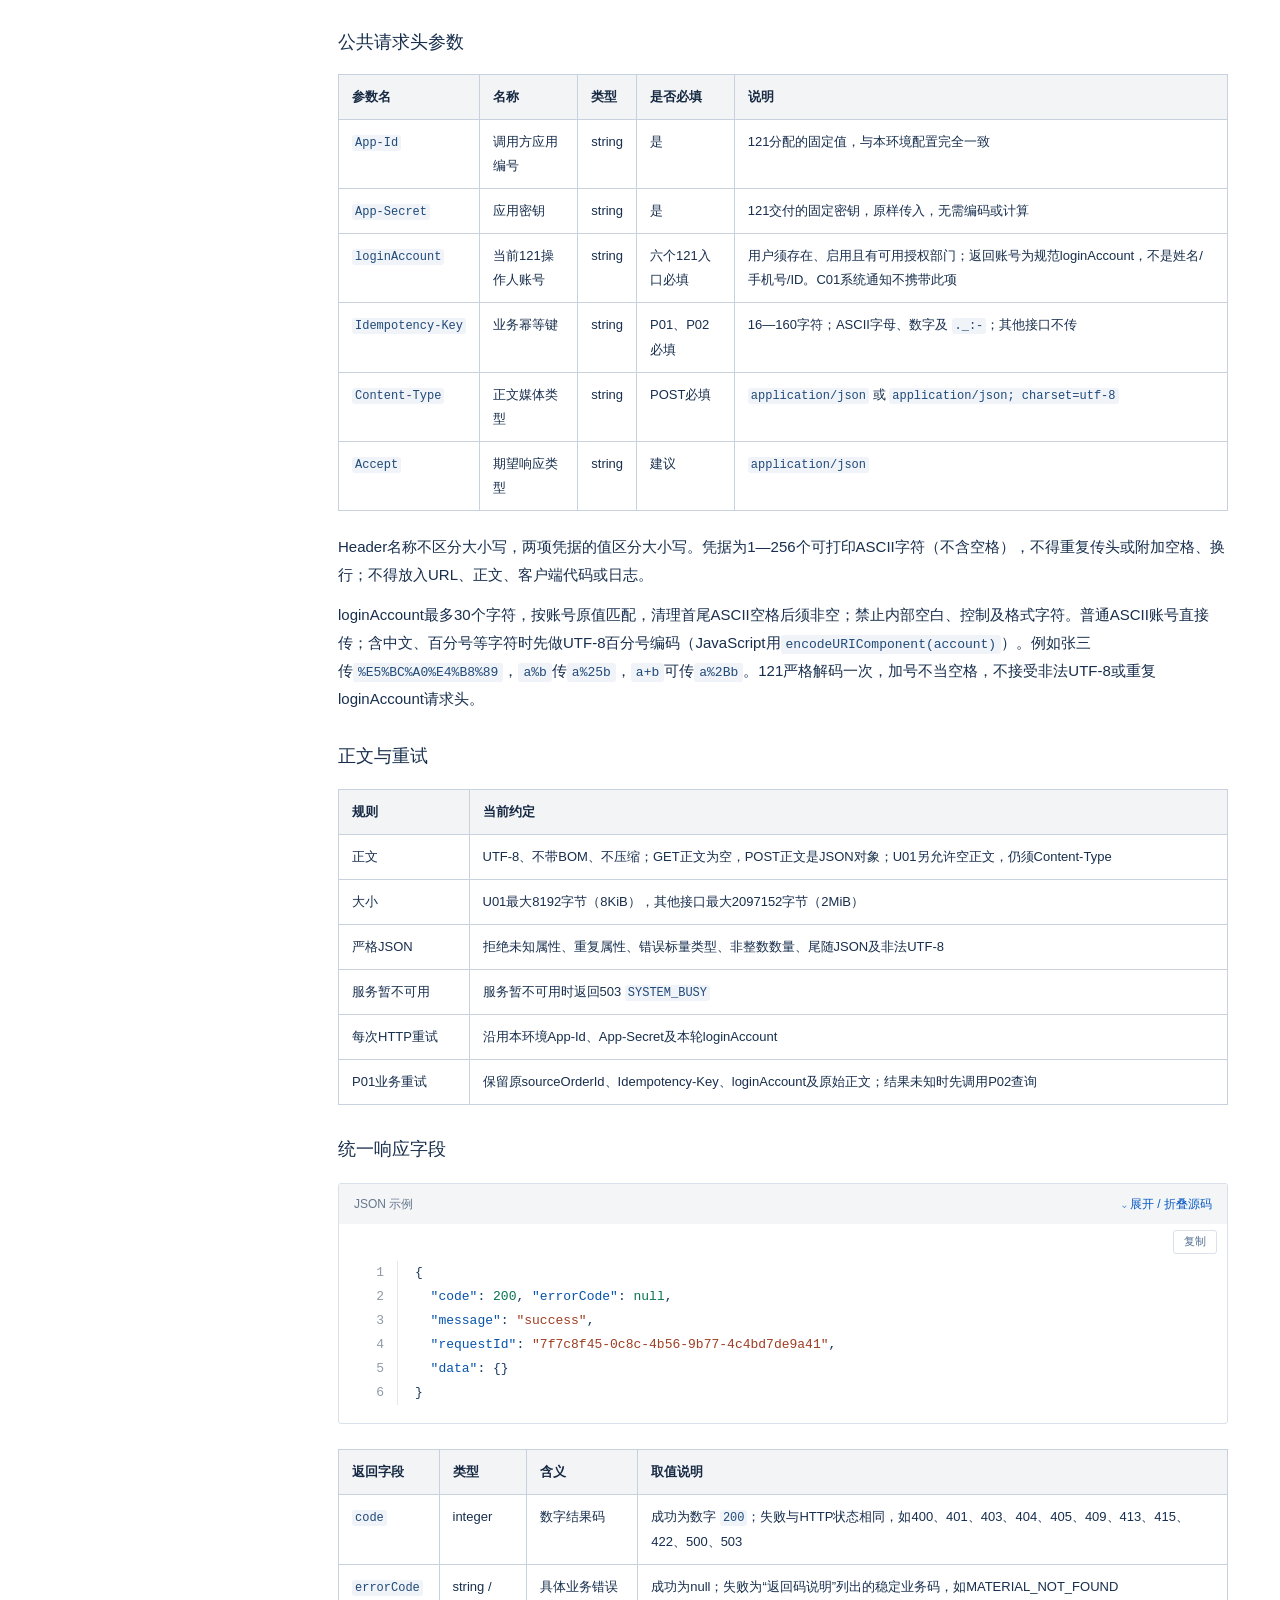
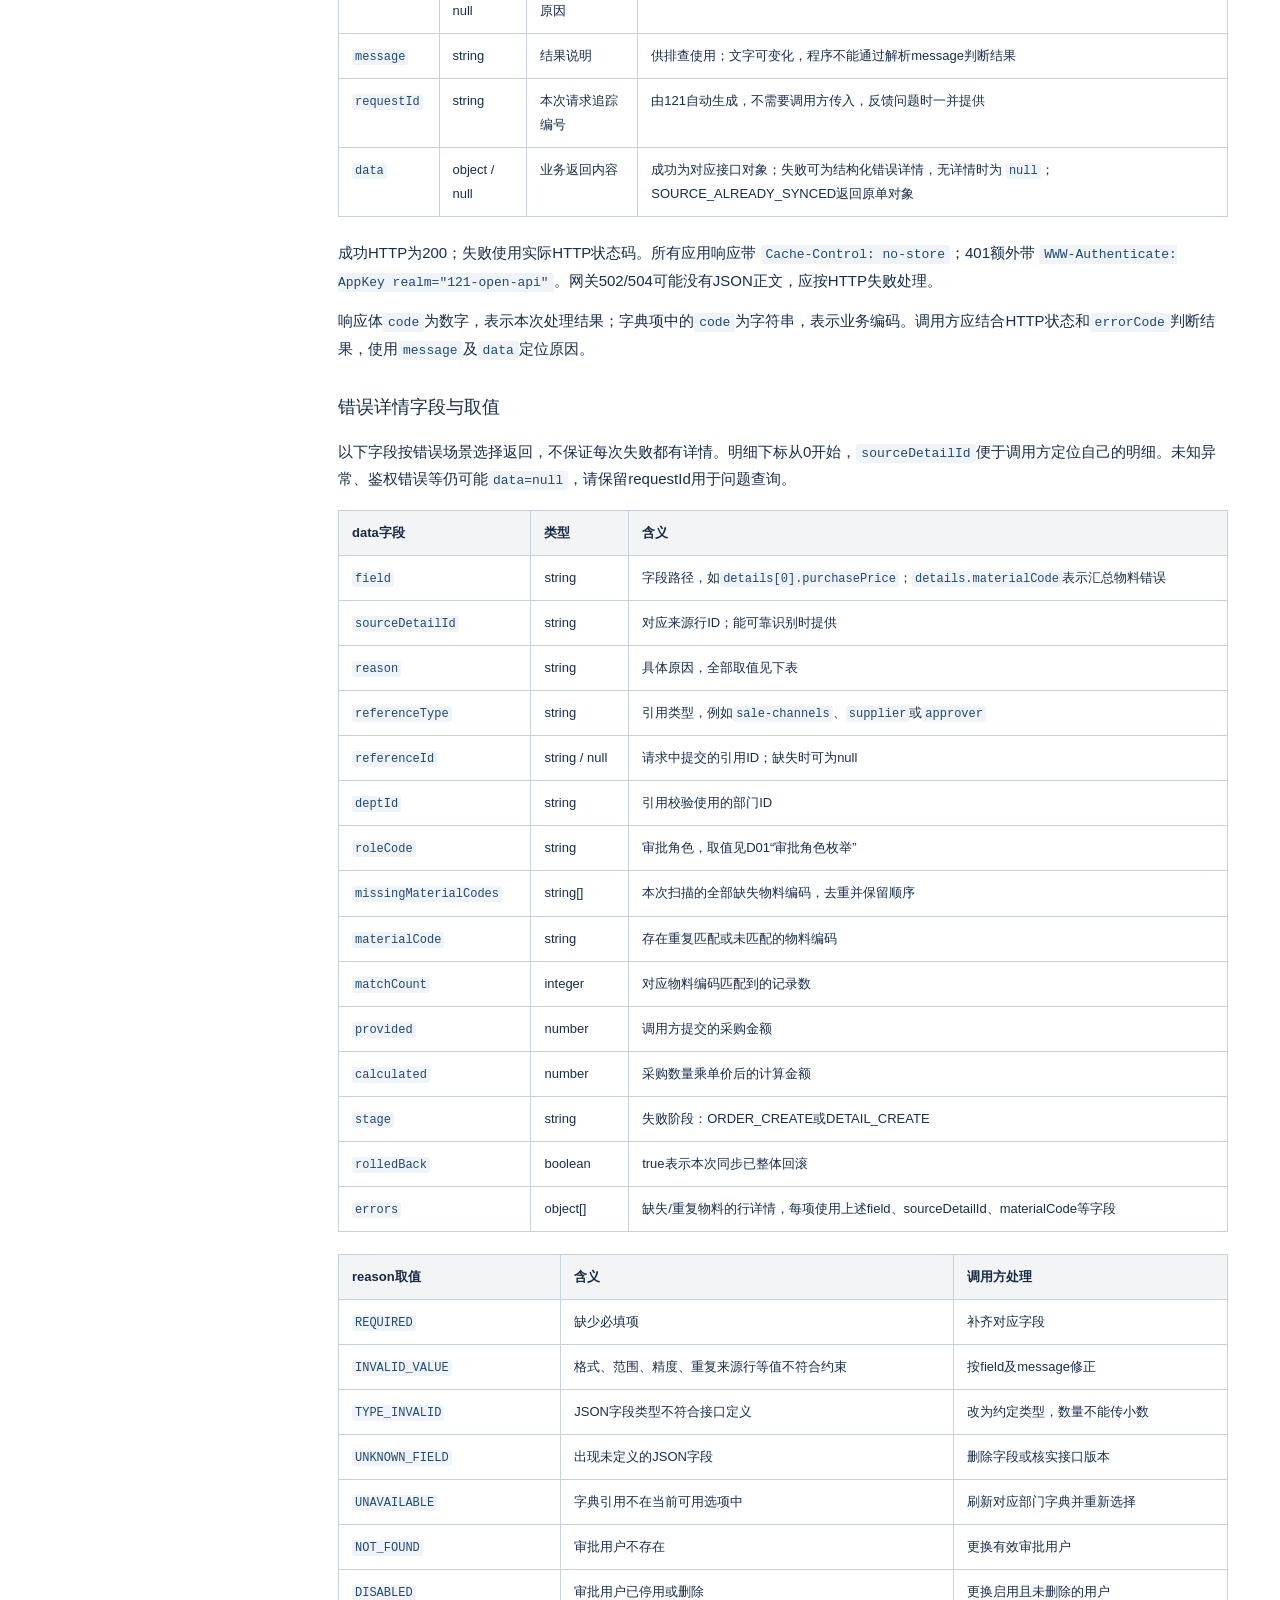
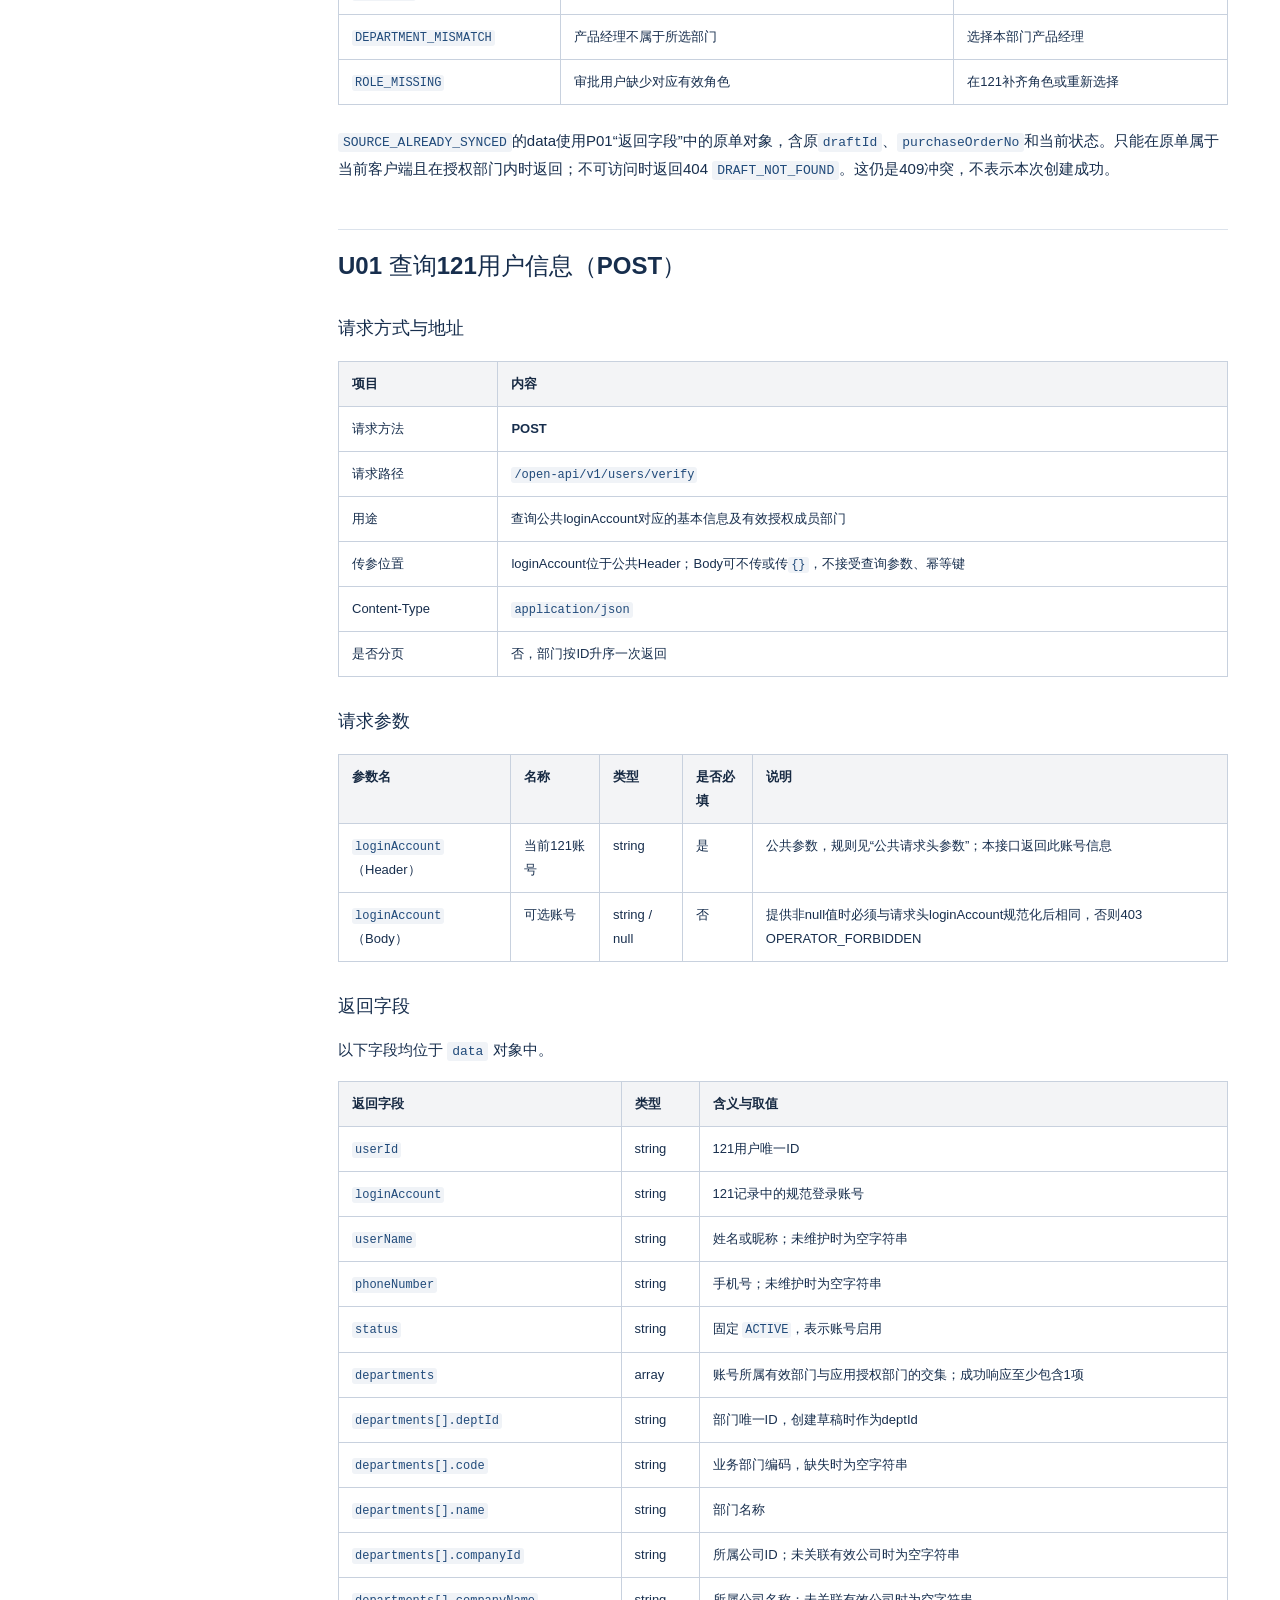
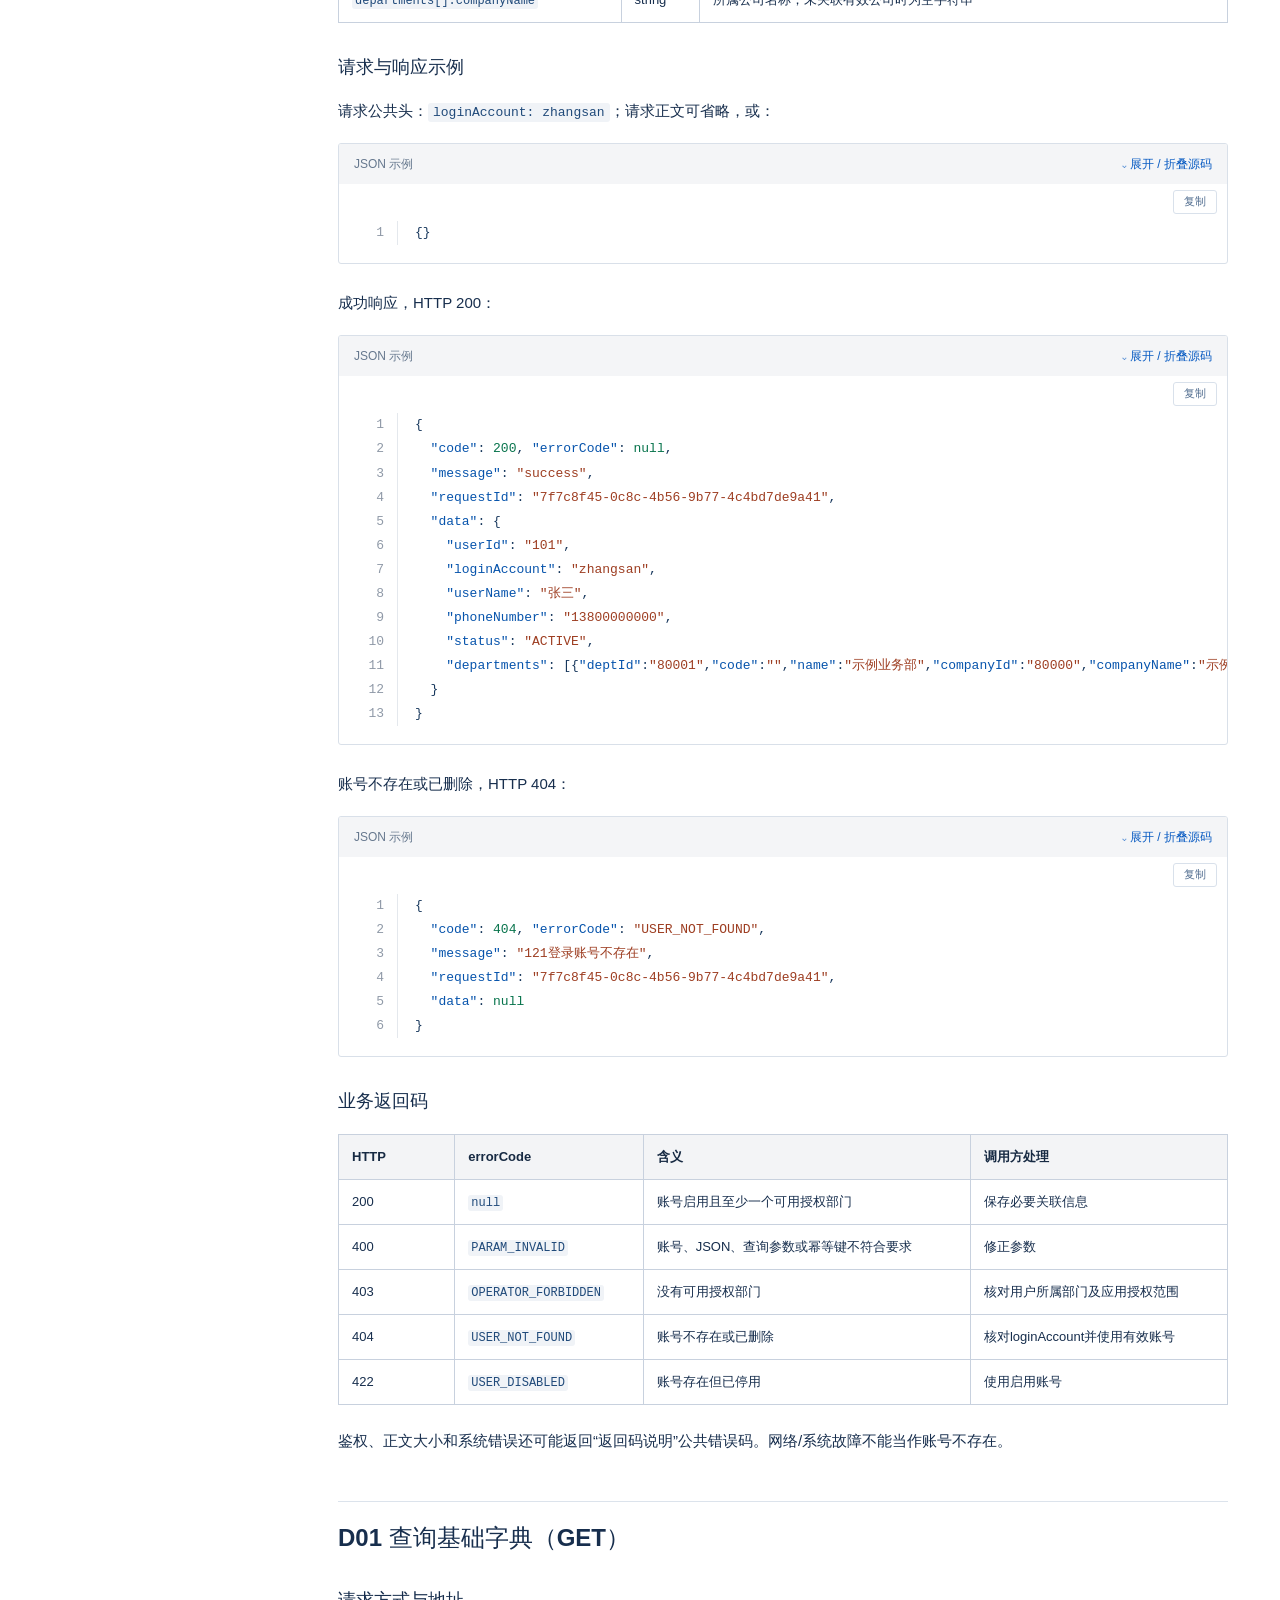
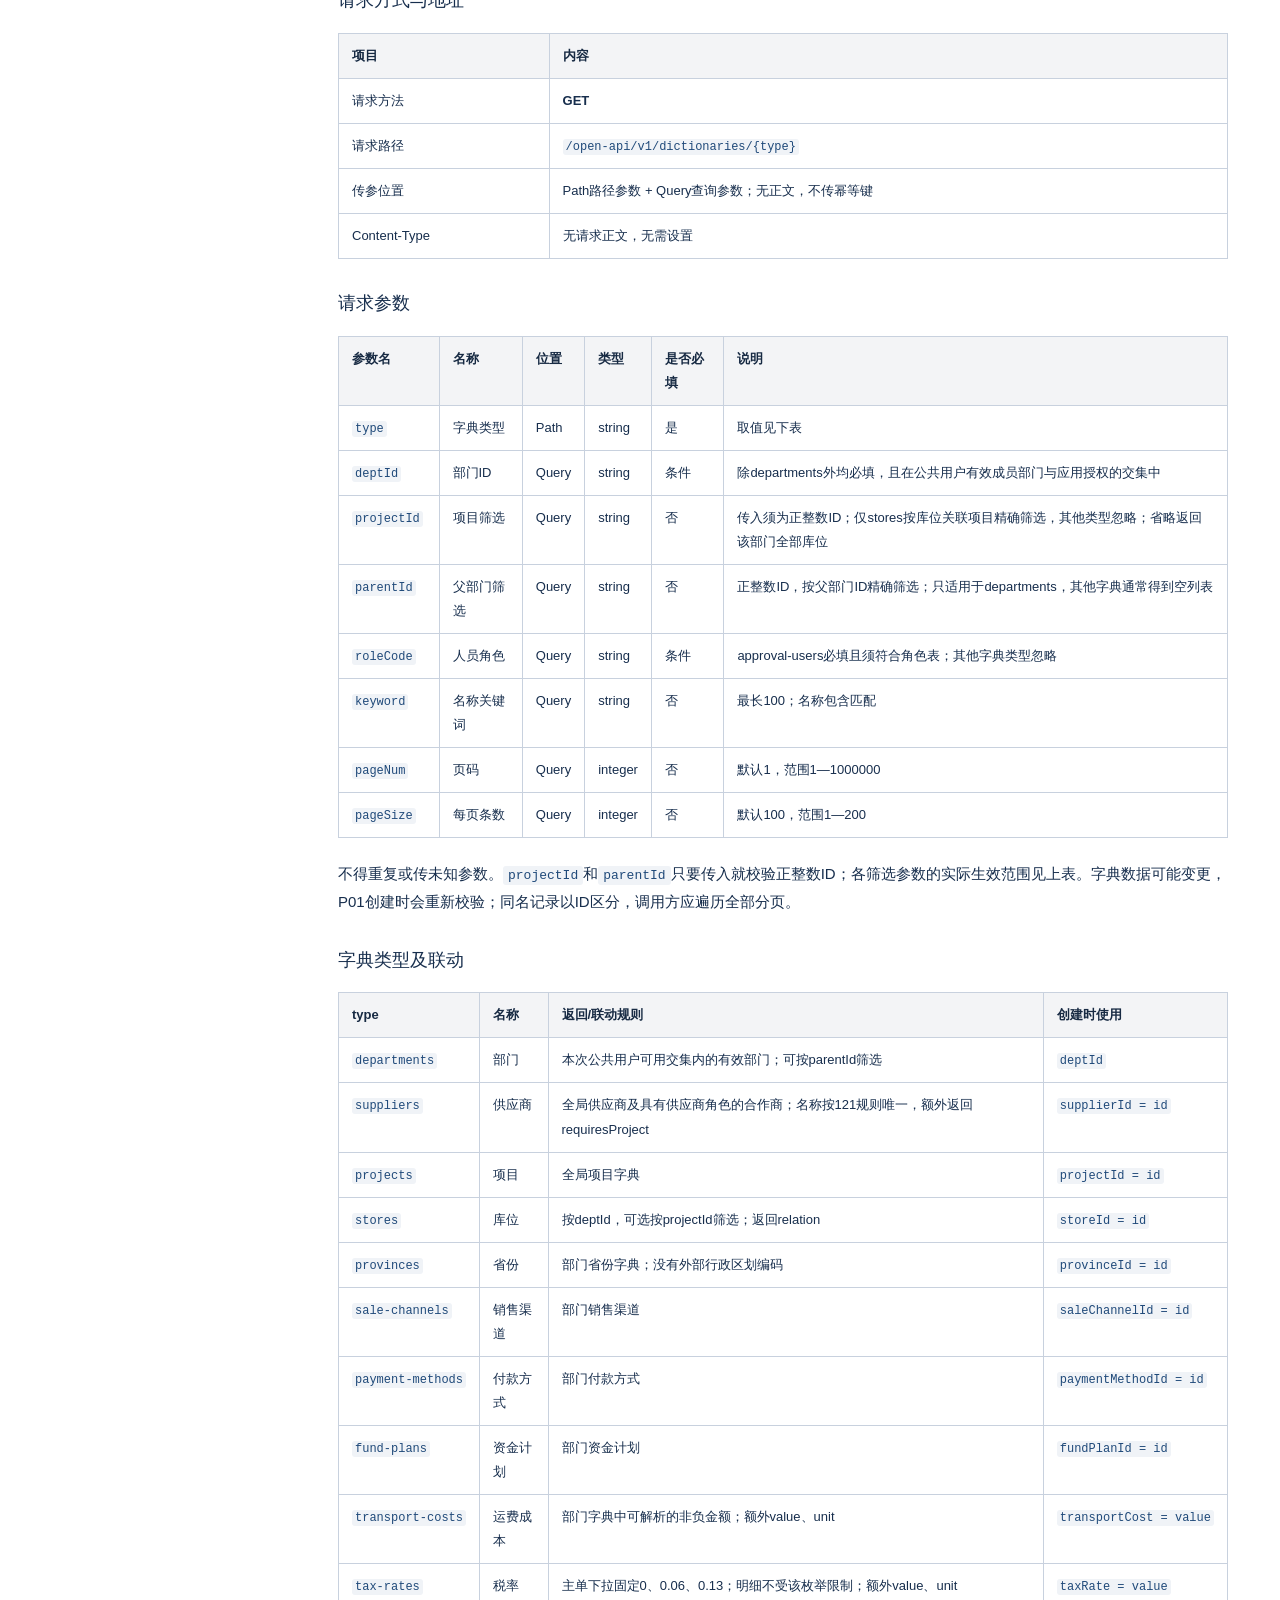
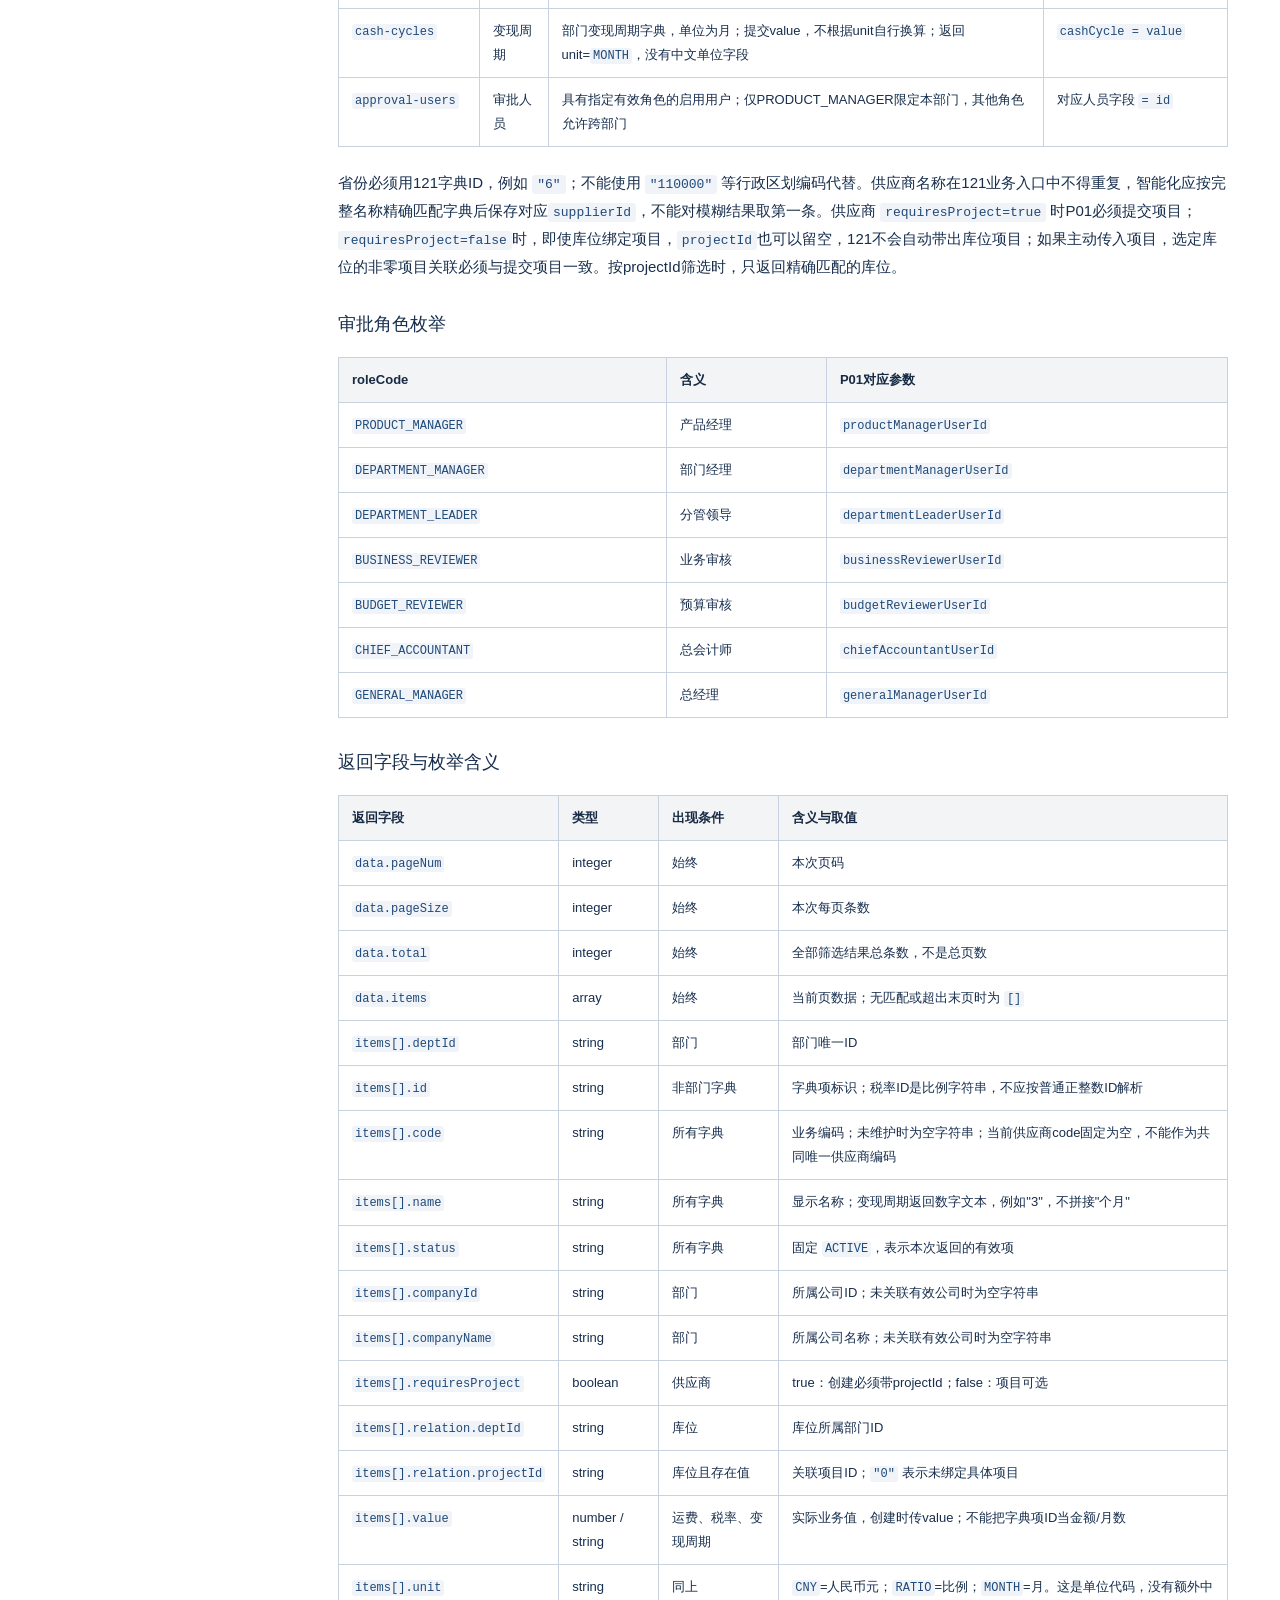
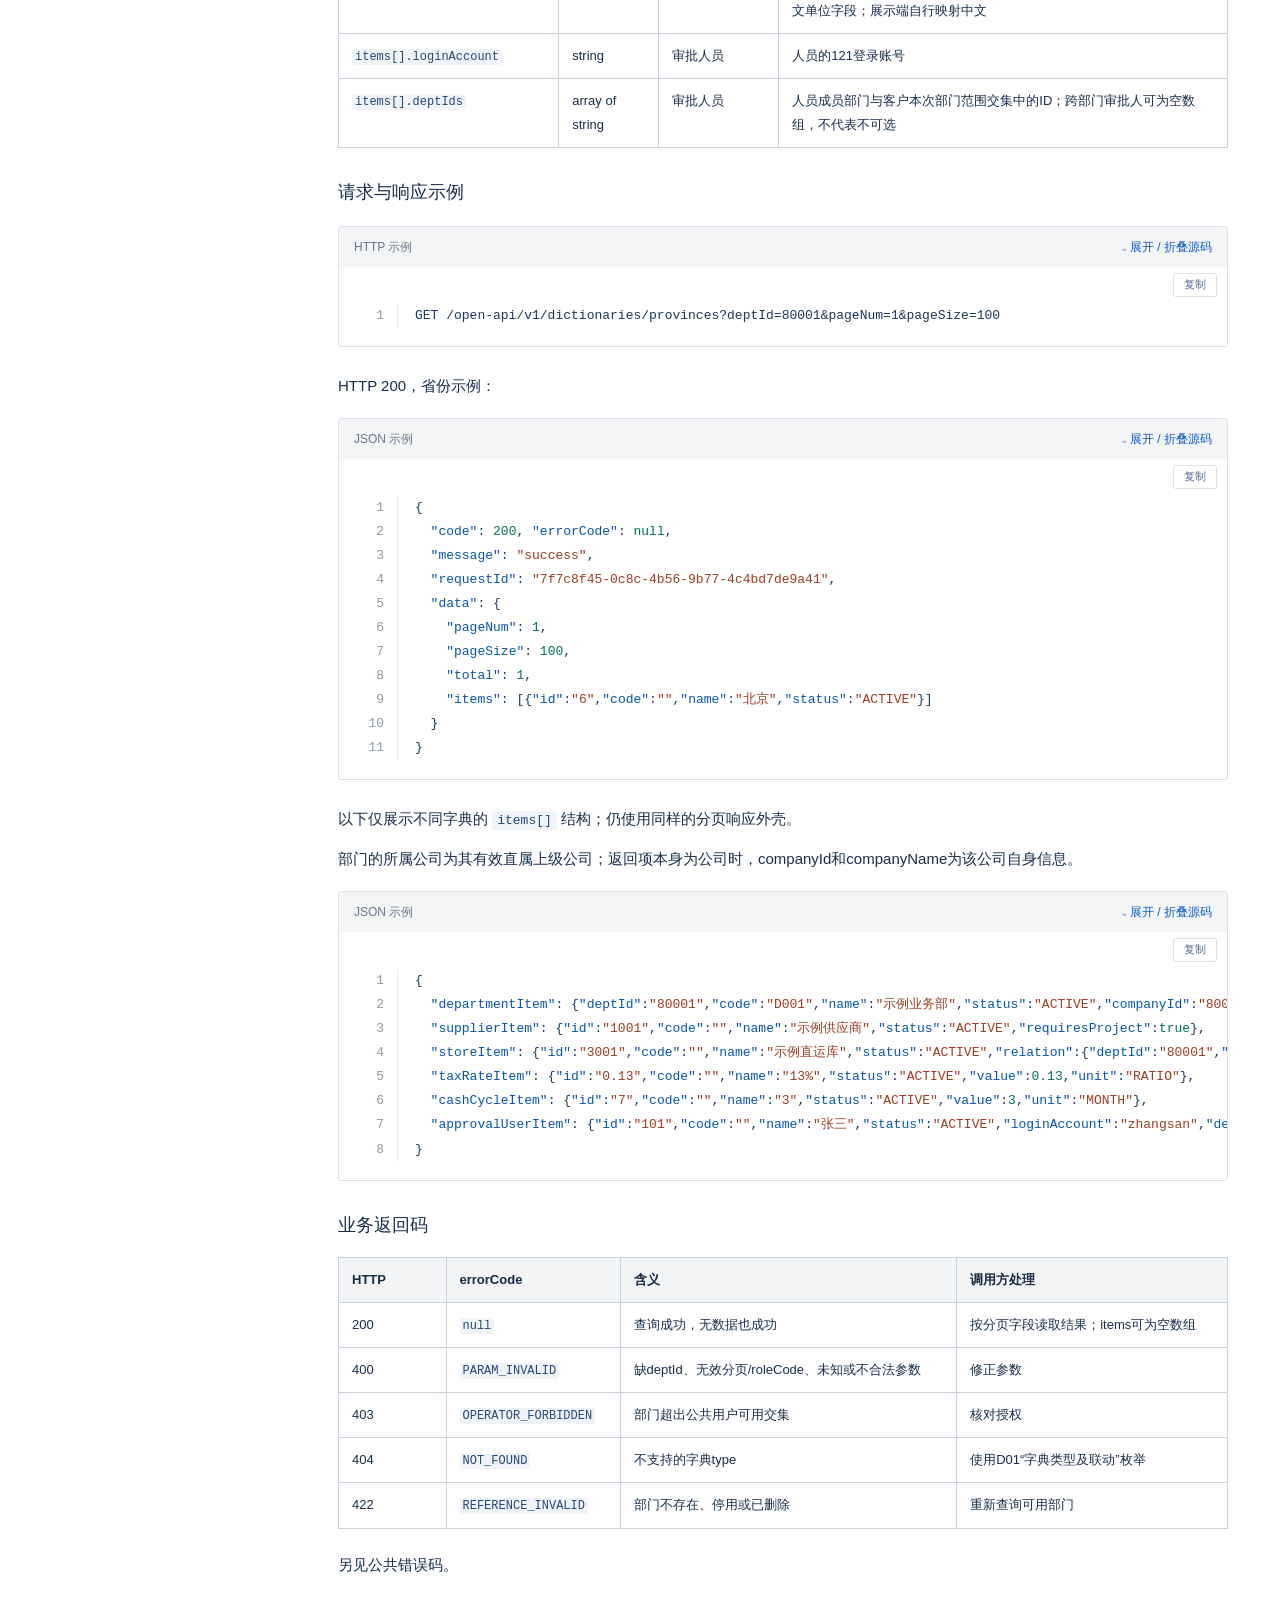
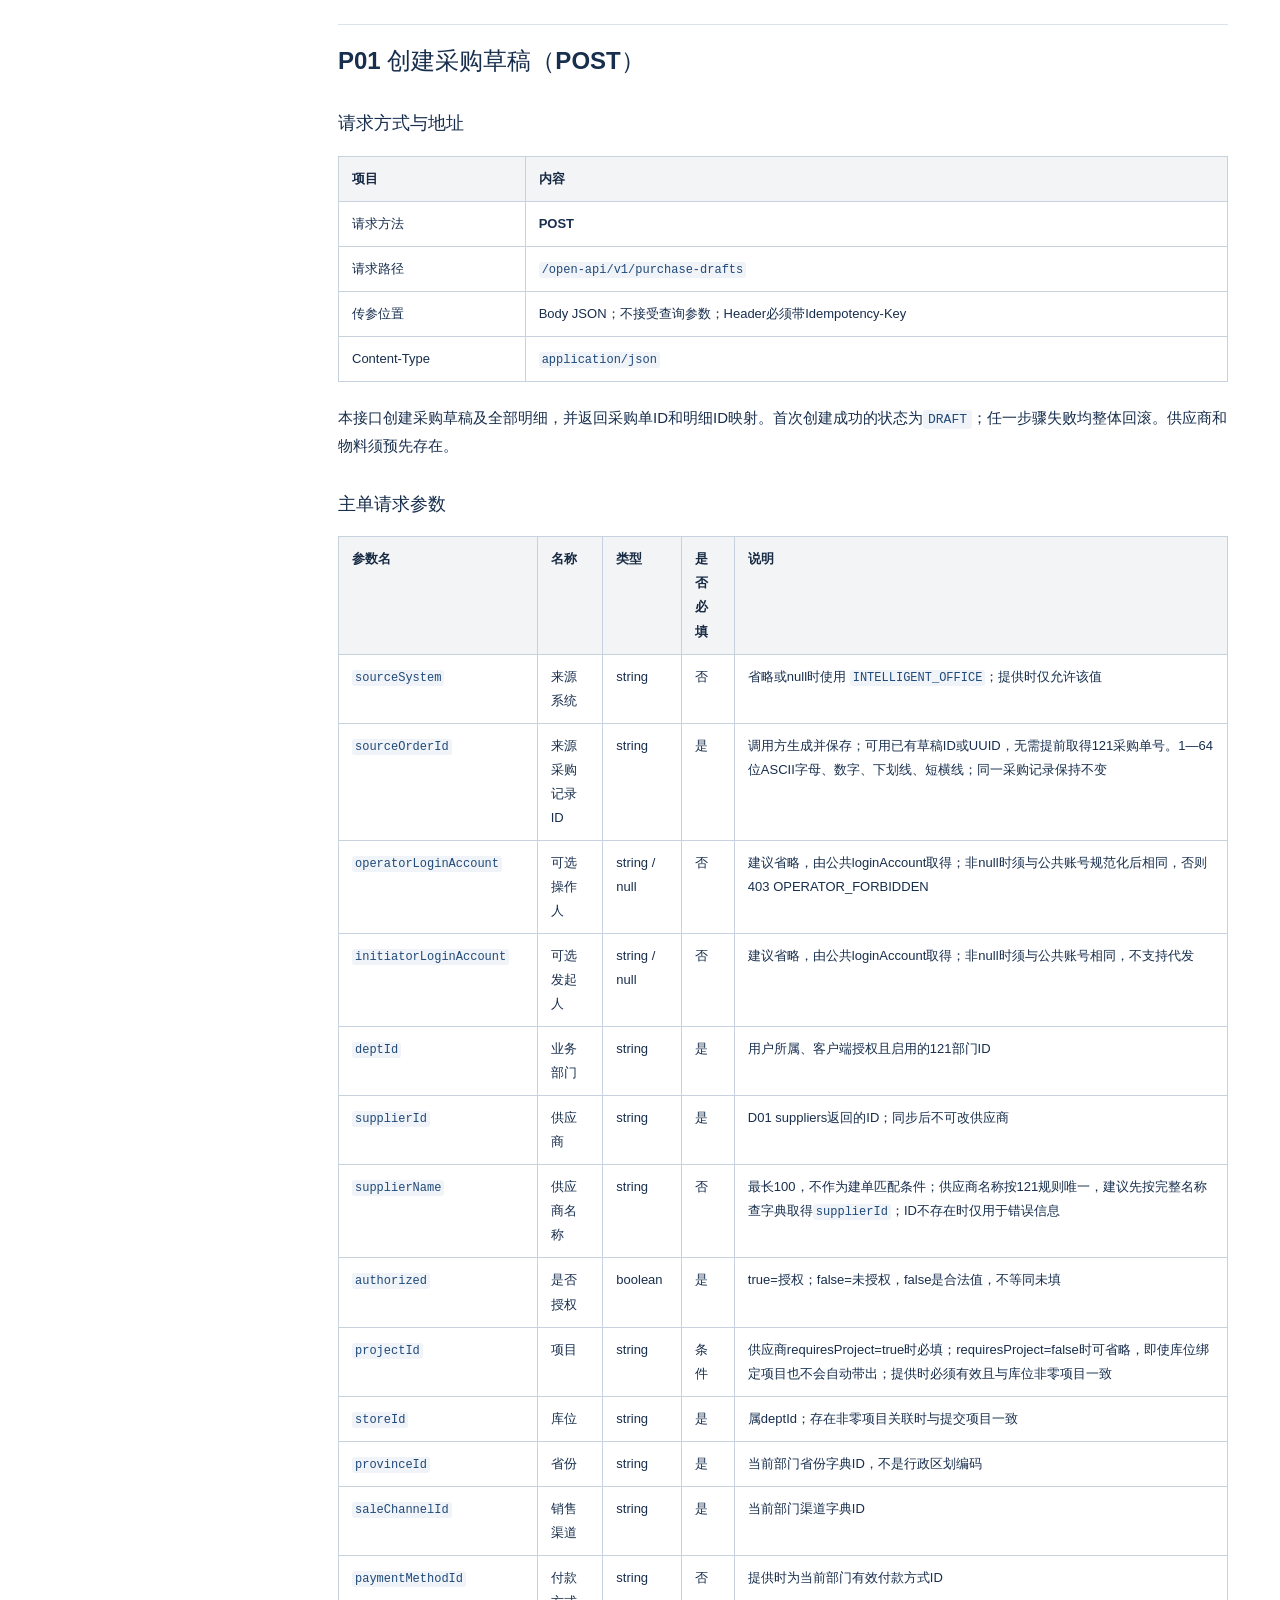
==== commit 45f57db2: "docs: correct cash cycle unit to months" ====
--- a/index.html
+++ b/index.html
@@ -15,7 +15,7 @@
   <a class="skip-link" href="#content">跳到文档正文</a>
   <header class="site-header">
     <a class="brand" href="#top"><span class="brand-mark">121</span><span>接口交接文档<small>用户、字典与采购草稿</small></span></a>
-    <div class="header-actions"><span class="version">v2.8.1</span><a href="./downloads/openapi.yaml" download>下载 OpenAPI</a><button id="menu-button" type="button" aria-expanded="false" aria-controls="sidebar">目录</button></div>
+    <div class="header-actions"><span class="version">v2.8.2</span><a href="./downloads/openapi.yaml" download>下载 OpenAPI</a><button id="menu-button" type="button" aria-expanded="false" aria-controls="sidebar">目录</button></div>
   </header>
   <aside id="sidebar" class="sidebar" aria-label="文档目录">
     <label class="search-label" for="doc-search">查找文档</label>
@@ -38,7 +38,7 @@
     <div class="overview"><details><summary>展开完整章节目录</summary><ol><li><a href="#section-1">接入说明</a></li><li><a href="#section-2">U01 查询121用户信息（POST）</a></li><li><a href="#section-3">D01 查询基础字典（GET）</a></li><li><a href="#section-4">P01 创建采购草稿（POST）</a></li><li><a href="#section-5">P02 按来源记录和幂等键查询草稿（GET）</a></li><li><a href="#section-6">P03 按121采购单ID查询草稿（GET）</a></li><li><a href="#section-7">P04 取消同步并删除草稿（POST）</a></li><li><a href="#section-8">C01 采购草稿删除通知（POST）</a></li><li><a href="#section-9">返回码说明</a></li><li><a href="#section-10">附录</a></li></ol></details></div>
     <div id="no-results" hidden>未找到匹配内容。请尝试接口编号（如 P01）、参数名或错误码。</div>
     <div class="document-intro"><h1 id="top">121 接口交接文档</h1>
-<p>版本 <strong>2.8.1</strong> · 文档更新 <strong>2026-11-23</strong> · 服务提供方 <strong>121系统</strong></p>
+<p>版本 <strong>2.8.2</strong> · 文档更新 <strong>2026-11-23</strong> · 服务提供方 <strong>121系统</strong></p>
 <p>本文定义121开放接口的请求方式、鉴权规则、参数、响应、状态及错误码。示例数据仅用于说明报文格式；接入凭据和测试数据由121服务提供方提供。</p>
 </div><section class="doc-section" data-section="section-1"><h2 id="section-1">接入说明</h2>
 <h3 id="section-1-1">联调顺序</h3>
@@ -93,7 +93,9 @@
 </tbody>
 </table></div>
 <p>同一创建请求的重复提交须使用相同的幂等键和原始正文。结果未知时先调用P02；返回404时，应核对查询参数和访问范围，再使用原来源记录ID、原幂等键及原始正文重试。</p>
-<h3 id="section-1-3">调用地址</h3>
+<h3 id="section-1-3">变现周期单位</h3>
+<p>2.8.2将变现周期单位代码由旧版<code>DAY</code>更正为<code>MONTH</code>（月）。调用方按月展示及传入<code>cashCycle</code>，不要因单位更正自动乘除30；既有字典数值原样返回。测试及正式服务均需升级对应后端后，才能返回新的单位代码。</p>
+<h3 id="section-1-4">调用地址</h3>
 <div class="table-scroll" tabindex="0"><table>
 <thead>
 <tr>
@@ -116,7 +118,7 @@
 </tbody>
 </table></div>
 <p>调用地址 = API基础地址 + 接口路径。例如用户查询为<code>POST http://testfcst.chinaptac.com/open-api/v1/users/verify</code>。C01由接收方提供固定回调地址，正式使用HTTPS，测试可按双方约定使用HTTP。</p>
-<h3 id="section-1-4">接口目录</h3>
+<h3 id="section-1-5">接口目录</h3>
 <p>以下路径相对于基础地址 <code>/open-api/v1</code>。C01是121主动发送的删除通知。</p>
 <div class="table-scroll" tabindex="0"><table>
 <thead>
@@ -173,7 +175,7 @@
 </tbody>
 </table></div>
 <p>请求须携带有效的应用凭据和121操作人账号。可访问的部门范围为该账号所属有效部门与应用授权部门的交集。采购单操作人和发起人均为请求头中的<code>loginAccount</code>。</p>
-<h3 id="section-1-5">部门参数与权限规则</h3>
+<h3 id="section-1-6">部门参数与权限规则</h3>
 <p>部门参数使用<code>deptId</code>，部门ID列表使用<code>deptIds</code>。各接口的传参位置及要求如下。</p>
 <div class="table-scroll" tabindex="0"><table>
 <thead>
@@ -210,18 +212,18 @@
 </tbody>
 </table></div>
 <p>业务部门须处于“账号有效所属部门 ∩ 应用授权部门”范围；多部门账号创建时须明确提交一个deptId。查询、取消均校验原单所属部门，不能通过传入其他部门改变单据归属。</p>
-<h3 id="section-1-6">数据约定</h3>
+<h3 id="section-1-7">数据约定</h3>
 <ul>
 <li>ID使用JSON字符串，避免大整数丢精度；必填ID为正整数形式。字典中的 <code>code</code> 是业务编码，不能替代部门的 <code>deptId</code> 或其他字典的 <code>id</code>。</li>
 <li>所有金额以人民币元计，使用十进制数，非负、最多两位小数；单价、金额及采购合计最大 <code>9999999999999.99</code>。</li>
 <li>数量使用整数，最大 <code>999999999</code>。税率传比例：<code>0.13</code> 表示13%，不能传 <code>13</code>。</li>
-<li><code>cashCycle</code>为采购变现周期值，按字典返回的<code>value</code>提交；字典同时返回<code>unit=DAY</code>，没有“天”中文字段，展示端可按unit显示“天”；<code>budgetMonth</code> 为 <code>YYYY-MM</code>；<code>purchaseDate</code> 为 <code>yyyy-MM-dd</code>。回调 <code>eventTime</code> 为UTC ISO 8601，例如 <code>2026-11-17T02:00:00Z</code>。</li>
+<li><code>cashCycle</code>为采购变现周期，单位为月，例如3表示3个月；按字典返回的<code>value</code>或手填正整数提交，不将天数直接作为月数传入。字典同时返回<code>unit=MONTH</code>，没有中文单位字段，展示端可按unit显示“个月”；<code>budgetMonth</code> 为 <code>YYYY-MM</code>；<code>purchaseDate</code> 为 <code>yyyy-MM-dd</code>。回调 <code>eventTime</code> 为UTC ISO 8601，例如 <code>2026-11-17T02:00:00Z</code>。</li>
 <li>P01必填预算月份、销售数量、销售单价和当日库存。明细提交价格保存于采购草稿，不更新物料基础价格。</li>
 <li>供应商与项目、库位的关联按D01字典及P01字段约束校验；一张采购单只提交一个saleChannelId。</li>
 <li>采购草稿的供应商和所属部门不可修改。P04仅允许取消草稿，已锁单及退单状态不可取消。</li>
 </ul>
 <p>六个121入口均使用App-Id、App-Secret和公共loginAccount。正式环境使用HTTPS，测试允许HTTP；HTTP会明文传输凭据和正文，仅使用测试凭据与测试数据。</p>
-<h3 id="section-1-7">公共请求头参数</h3>
+<h3 id="section-1-8">公共请求头参数</h3>
 <div class="table-scroll" tabindex="0"><table>
 <thead>
 <tr>
@@ -279,7 +281,7 @@
 </table></div>
 <p>Header名称不区分大小写，两项凭据的值区分大小写。凭据为1—256个可打印ASCII字符（不含空格），不得重复传头或附加空格、换行；不得放入URL、正文、客户端代码或日志。</p>
 <p>loginAccount最多30个字符，按账号原值匹配，清理首尾ASCII空格后须非空；禁止内部空白、控制及格式字符。普通ASCII账号直接传；含中文、百分号等字符时先做UTF-8百分号编码（JavaScript用<code>encodeURIComponent(account)</code>）。例如张三传<code>%E5%BC%A0%E4%B8%89</code>，<code>a%b</code>传<code>a%25b</code>，<code>a+b</code>可传<code>a%2Bb</code>。121严格解码一次，加号不当空格，不接受非法UTF-8或重复loginAccount请求头。</p>
-<h3 id="section-1-8">正文与重试</h3>
+<h3 id="section-1-9">正文与重试</h3>
 <div class="table-scroll" tabindex="0"><table>
 <thead>
 <tr>
@@ -314,7 +316,7 @@
 </tr>
 </tbody>
 </table></div>
-<h3 id="section-1-9">统一响应字段</h3>
+<h3 id="section-1-10">统一响应字段</h3>
 <details class="code-example" open><summary><span>JSON 示例</span><span class="toggle-label">展开 / 折叠源码</span></summary><div class="code-body"><button class="copy-button" type="button" aria-label="复制代码">复制</button><pre tabindex="0"><code class="language-json"><span class="code-line">{</span>
 <span class="code-line">  <span class="token-key">&quot;code&quot;</span>: <span class="token-literal">200</span>, <span class="token-key">&quot;errorCode&quot;</span>: <span class="token-literal">null</span>,</span>
 <span class="code-line">  <span class="token-key">&quot;message&quot;</span>: <span class="token-string">&quot;success&quot;</span>,</span>
@@ -365,7 +367,7 @@
 </table></div>
 <p>成功HTTP为200；失败使用实际HTTP状态码。所有应用响应带 <code>Cache-Control: no-store</code>；401额外带 <code>WWW-Authenticate: AppKey realm=&quot;121-open-api&quot;</code>。网关502/504可能没有JSON正文，应按HTTP失败处理。</p>
 <p>响应体<code>code</code>为数字，表示本次处理结果；字典项中的<code>code</code>为字符串，表示业务编码。调用方应结合HTTP状态和<code>errorCode</code>判断结果，使用<code>message</code>及<code>data</code>定位原因。</p>
-<h3 id="section-1-10">错误详情字段与取值</h3>
+<h3 id="section-1-11">错误详情字段与取值</h3>
 <p>以下字段按错误场景选择返回，不保证每次失败都有详情。明细下标从0开始，<code>sourceDetailId</code>便于调用方定位自己的明细。未知异常、鉴权错误等仍可能<code>data=null</code>，请保留requestId用于问题查询。</p>
 <div class="table-scroll" tabindex="0"><table>
 <thead>
@@ -892,7 +894,7 @@
 <tr>
 <td><code>cash-cycles</code></td>
 <td>变现周期</td>
-<td>部门变现周期字典；提交value，不根据unit自行换算；返回unit=<code>DAY</code>，没有“天”中文字段</td>
+<td>部门变现周期字典，单位为月；提交value，不根据unit自行换算；返回unit=<code>MONTH</code>，没有中文单位字段</td>
 <td><code>cashCycle = value</code></td>
 </tr>
 <tr>
@@ -1008,7 +1010,7 @@
 <td><code>items[].name</code></td>
 <td>string</td>
 <td>所有字典</td>
-<td>显示名称；变现周期返回数字文本，例如&quot;30&quot;，不拼接&quot;天&quot;</td>
+<td>显示名称；变现周期返回数字文本，例如&quot;3&quot;，不拼接&quot;个月&quot;</td>
 </tr>
 <tr>
 <td><code>items[].status</code></td>
@@ -1050,13 +1052,13 @@
 <td><code>items[].value</code></td>
 <td>number / string</td>
 <td>运费、税率、变现周期</td>
-<td>实际业务值，创建时传value；不能把字典项ID当金额/天数</td>
+<td>实际业务值，创建时传value；不能把字典项ID当金额/月数</td>
 </tr>
 <tr>
 <td><code>items[].unit</code></td>
 <td>string</td>
 <td>同上</td>
-<td><code>CNY</code>=人民币元；<code>RATIO</code>=比例；<code>DAY</code>=天。这是单位代码，没有额外中文单位字段；展示端自行映射中文</td>
+<td><code>CNY</code>=人民币元；<code>RATIO</code>=比例；<code>MONTH</code>=月。这是单位代码，没有额外中文单位字段；展示端自行映射中文</td>
 </tr>
 <tr>
 <td><code>items[].loginAccount</code></td>
@@ -1093,7 +1095,7 @@
 <span class="code-line">  <span class="token-key">&quot;supplierItem&quot;</span>: {<span class="token-key">&quot;id&quot;</span>:<span class="token-string">&quot;1001&quot;</span>,<span class="token-key">&quot;code&quot;</span>:<span class="token-string">&quot;&quot;</span>,<span class="token-key">&quot;name&quot;</span>:<span class="token-string">&quot;示例供应商&quot;</span>,<span class="token-key">&quot;status&quot;</span>:<span class="token-string">&quot;ACTIVE&quot;</span>,<span class="token-key">&quot;requiresProject&quot;</span>:<span class="token-literal">true</span>},</span>
 <span class="code-line">  <span class="token-key">&quot;storeItem&quot;</span>: {<span class="token-key">&quot;id&quot;</span>:<span class="token-string">&quot;3001&quot;</span>,<span class="token-key">&quot;code&quot;</span>:<span class="token-string">&quot;&quot;</span>,<span class="token-key">&quot;name&quot;</span>:<span class="token-string">&quot;示例直运库&quot;</span>,<span class="token-key">&quot;status&quot;</span>:<span class="token-string">&quot;ACTIVE&quot;</span>,<span class="token-key">&quot;relation&quot;</span>:{<span class="token-key">&quot;deptId&quot;</span>:<span class="token-string">&quot;80001&quot;</span>,<span class="token-key">&quot;projectId&quot;</span>:<span class="token-string">&quot;2001&quot;</span>}},</span>
 <span class="code-line">  <span class="token-key">&quot;taxRateItem&quot;</span>: {<span class="token-key">&quot;id&quot;</span>:<span class="token-string">&quot;0.13&quot;</span>,<span class="token-key">&quot;code&quot;</span>:<span class="token-string">&quot;&quot;</span>,<span class="token-key">&quot;name&quot;</span>:<span class="token-string">&quot;13%&quot;</span>,<span class="token-key">&quot;status&quot;</span>:<span class="token-string">&quot;ACTIVE&quot;</span>,<span class="token-key">&quot;value&quot;</span>:<span class="token-literal">0.13</span>,<span class="token-key">&quot;unit&quot;</span>:<span class="token-string">&quot;RATIO&quot;</span>},</span>
-<span class="code-line">  <span class="token-key">&quot;cashCycleItem&quot;</span>: {<span class="token-key">&quot;id&quot;</span>:<span class="token-string">&quot;7&quot;</span>,<span class="token-key">&quot;code&quot;</span>:<span class="token-string">&quot;&quot;</span>,<span class="token-key">&quot;name&quot;</span>:<span class="token-string">&quot;30&quot;</span>,<span class="token-key">&quot;status&quot;</span>:<span class="token-string">&quot;ACTIVE&quot;</span>,<span class="token-key">&quot;value&quot;</span>:<span class="token-literal">30</span>,<span class="token-key">&quot;unit&quot;</span>:<span class="token-string">&quot;DAY&quot;</span>},</span>
+<span class="code-line">  <span class="token-key">&quot;cashCycleItem&quot;</span>: {<span class="token-key">&quot;id&quot;</span>:<span class="token-string">&quot;7&quot;</span>,<span class="token-key">&quot;code&quot;</span>:<span class="token-string">&quot;&quot;</span>,<span class="token-key">&quot;name&quot;</span>:<span class="token-string">&quot;3&quot;</span>,<span class="token-key">&quot;status&quot;</span>:<span class="token-string">&quot;ACTIVE&quot;</span>,<span class="token-key">&quot;value&quot;</span>:<span class="token-literal">3</span>,<span class="token-key">&quot;unit&quot;</span>:<span class="token-string">&quot;MONTH&quot;</span>},</span>
 <span class="code-line">  <span class="token-key">&quot;approvalUserItem&quot;</span>: {<span class="token-key">&quot;id&quot;</span>:<span class="token-string">&quot;101&quot;</span>,<span class="token-key">&quot;code&quot;</span>:<span class="token-string">&quot;&quot;</span>,<span class="token-key">&quot;name&quot;</span>:<span class="token-string">&quot;张三&quot;</span>,<span class="token-key">&quot;status&quot;</span>:<span class="token-string">&quot;ACTIVE&quot;</span>,<span class="token-key">&quot;loginAccount&quot;</span>:<span class="token-string">&quot;zhangsan&quot;</span>,<span class="token-key">&quot;deptIds&quot;</span>:[<span class="token-string">&quot;80001&quot;</span>]}</span>
 <span class="code-line">}</span></code></pre></div></details>
 <h3 id="section-3-7">业务返回码</h3>
@@ -1298,7 +1300,7 @@
 <td>变现周期</td>
 <td>integer</td>
 <td>是</td>
-<td>正整数，范围1—9223372036854775807；可取D01字典value或手填正整数，不强制匹配字典，不自动换算单位；字典unit=<code>DAY</code>，展示“天”由调用方处理</td>
+<td>单位为月，正整数，范围1—9223372036854775807；例如3表示3个月；可取D01字典value或手填正整数，不强制匹配字典，不自动将天换算成月；字典unit=<code>MONTH</code>，展示“个月”由调用方处理</td>
 </tr>
 <tr>
 <td><code>budgetMonth</code></td>
@@ -1722,7 +1724,7 @@
 <span class="code-line">  <span class="token-key">&quot;fundPlanId&quot;</span>: <span class="token-string">&quot;6001&quot;</span>,</span>
 <span class="code-line">  <span class="token-key">&quot;transportCost&quot;</span>: <span class="token-literal">0</span>,</span>
 <span class="code-line">  <span class="token-key">&quot;taxRate&quot;</span>: <span class="token-literal">0.13</span>,</span>
-<span class="code-line">  <span class="token-key">&quot;cashCycle&quot;</span>: <span class="token-literal">30</span>,</span>
+<span class="code-line">  <span class="token-key">&quot;cashCycle&quot;</span>: <span class="token-literal">3</span>,</span>
 <span class="code-line">  <span class="token-key">&quot;budgetMonth&quot;</span>: <span class="token-string">&quot;2026-11&quot;</span>,</span>
 <span class="code-line">  <span class="token-key">&quot;purchaseDate&quot;</span>: <span class="token-string">&quot;2026-11-17&quot;</span>,</span>
 <span class="code-line">  <span class="token-key">&quot;details&quot;</span>: [</span>
@@ -2962,7 +2964,7 @@
 </table></div>
 <p>反馈问题时提供环境、接口、HTTP状态、errorCode、requestId和时间，请勿提供密钥或完整人员信息。</p>
 </section>
-    <footer class="document-footer"><span>121系统 · 开放接口 v2.8.1</span><a href="#top">返回顶部 ↑</a></footer>
+    <footer class="document-footer"><span>121系统 · 开放接口 v2.8.2</span><a href="#top">返回顶部 ↑</a></footer>
   </main>
 </body>
 </html>
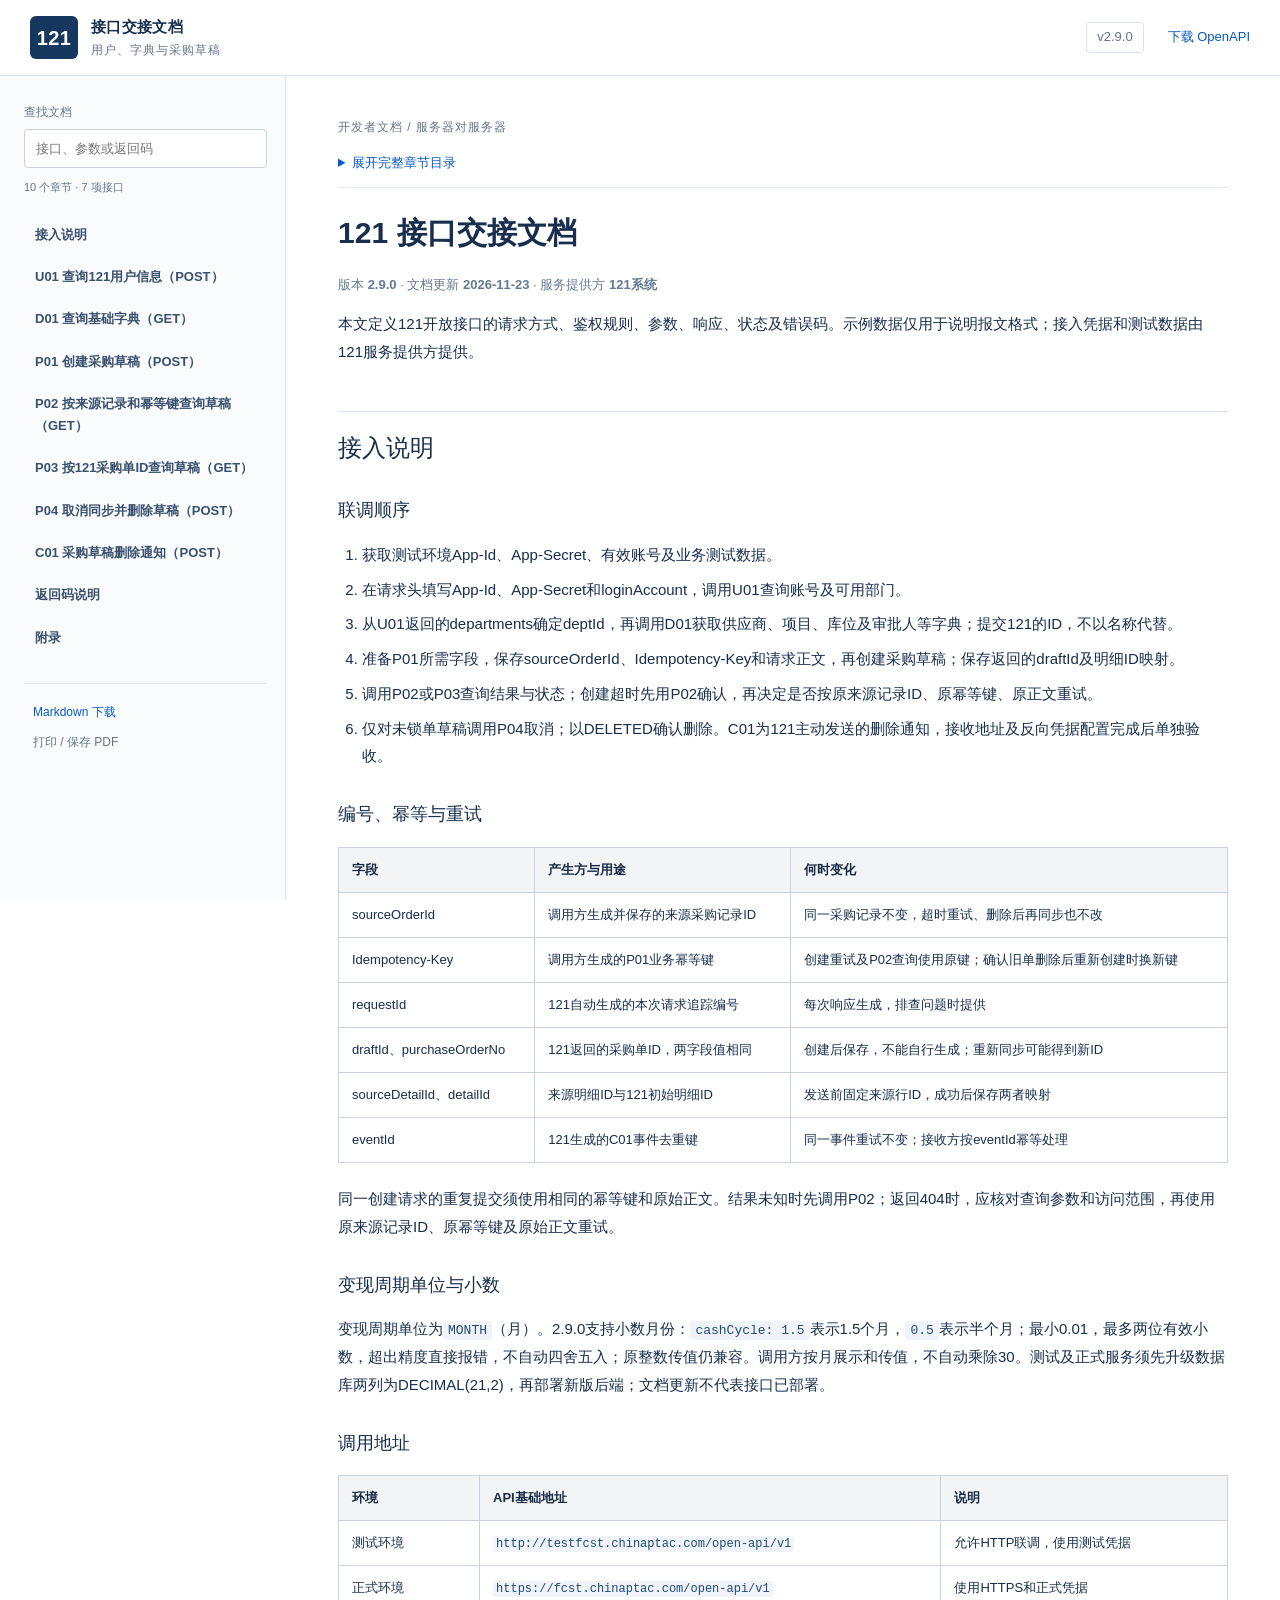
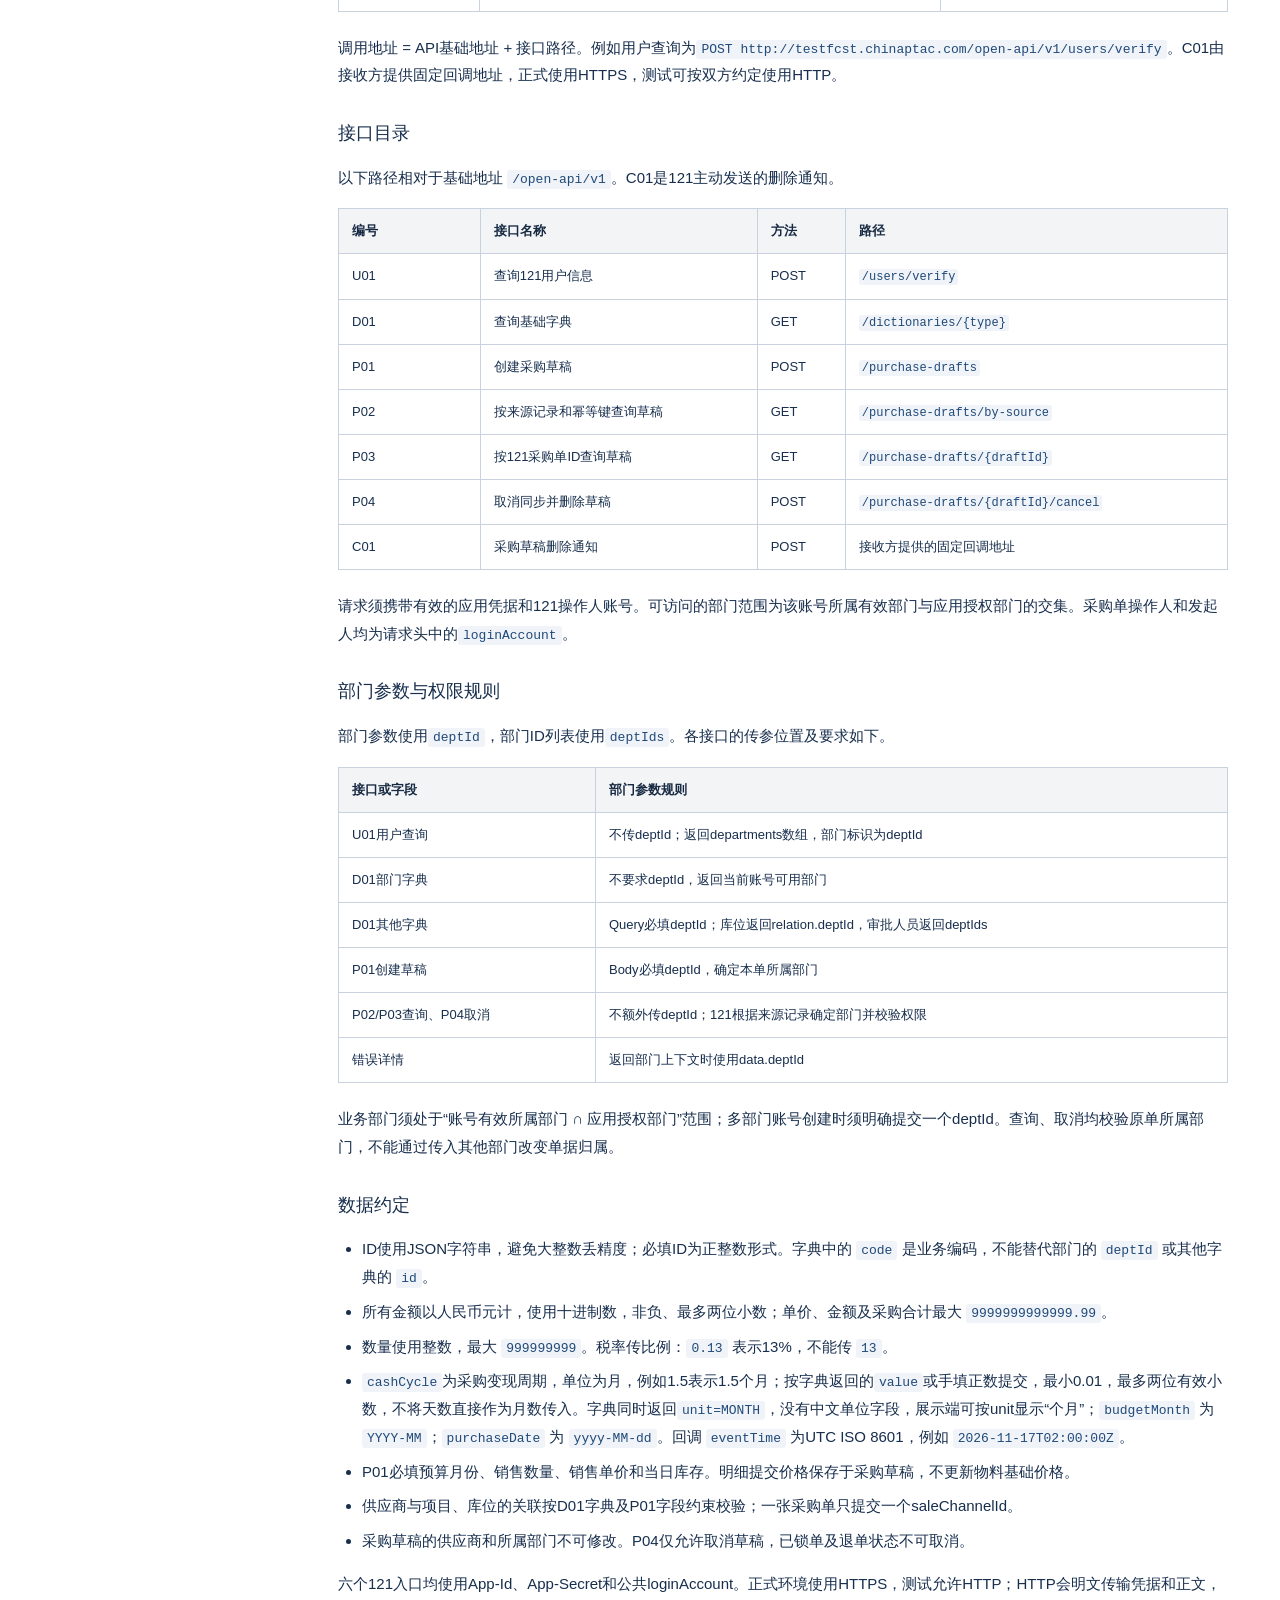
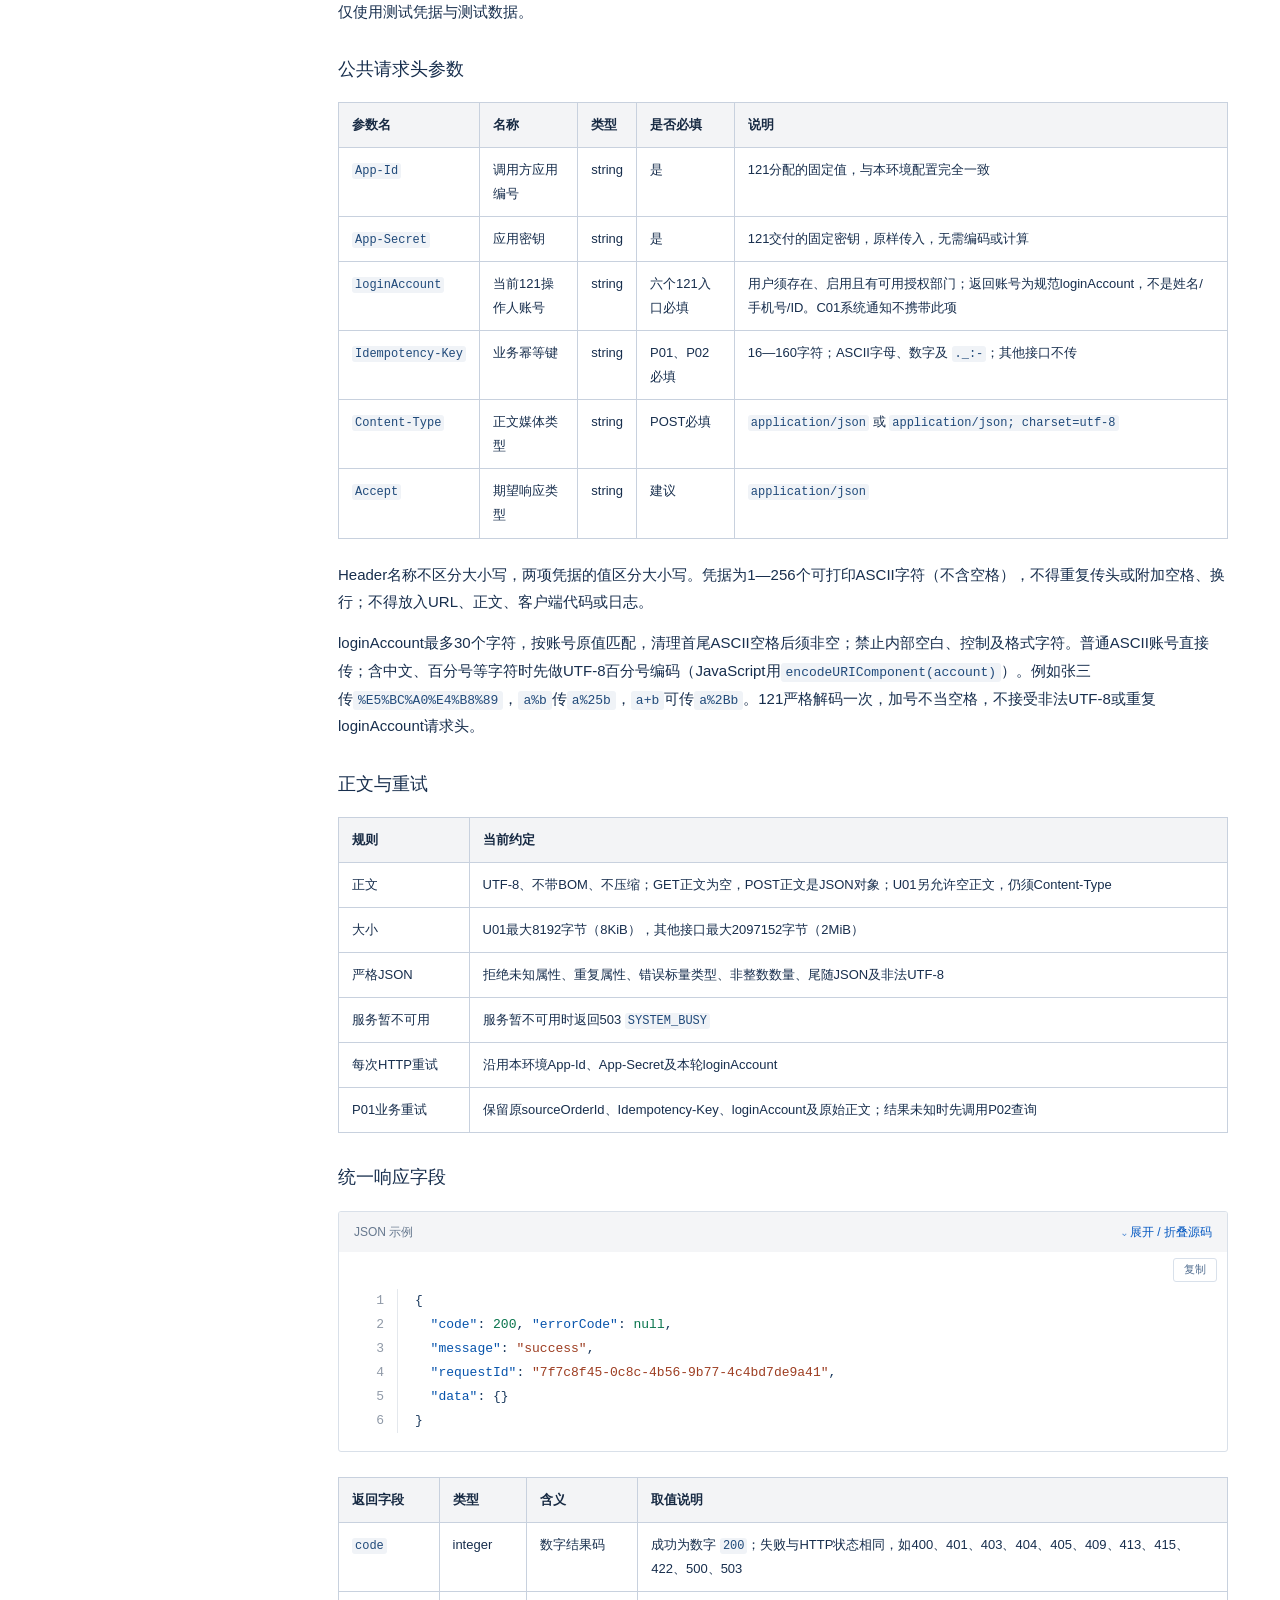
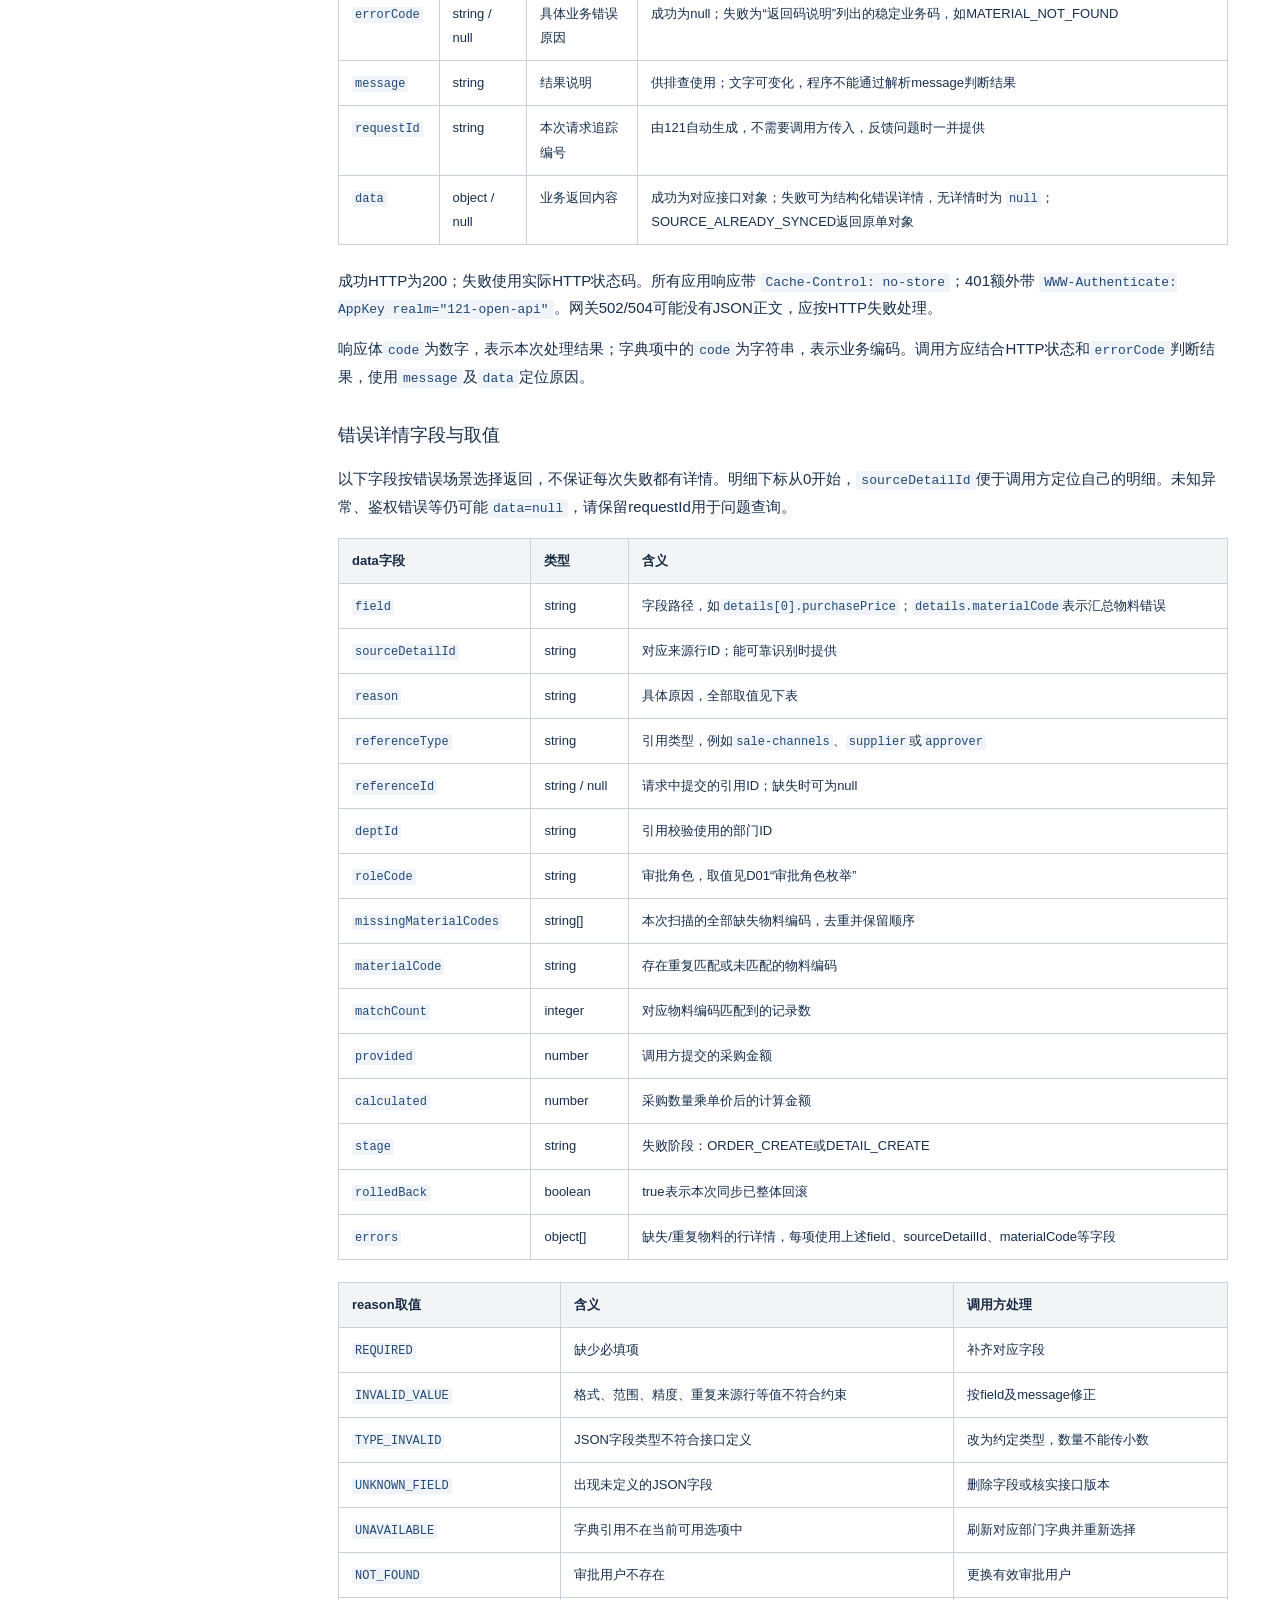
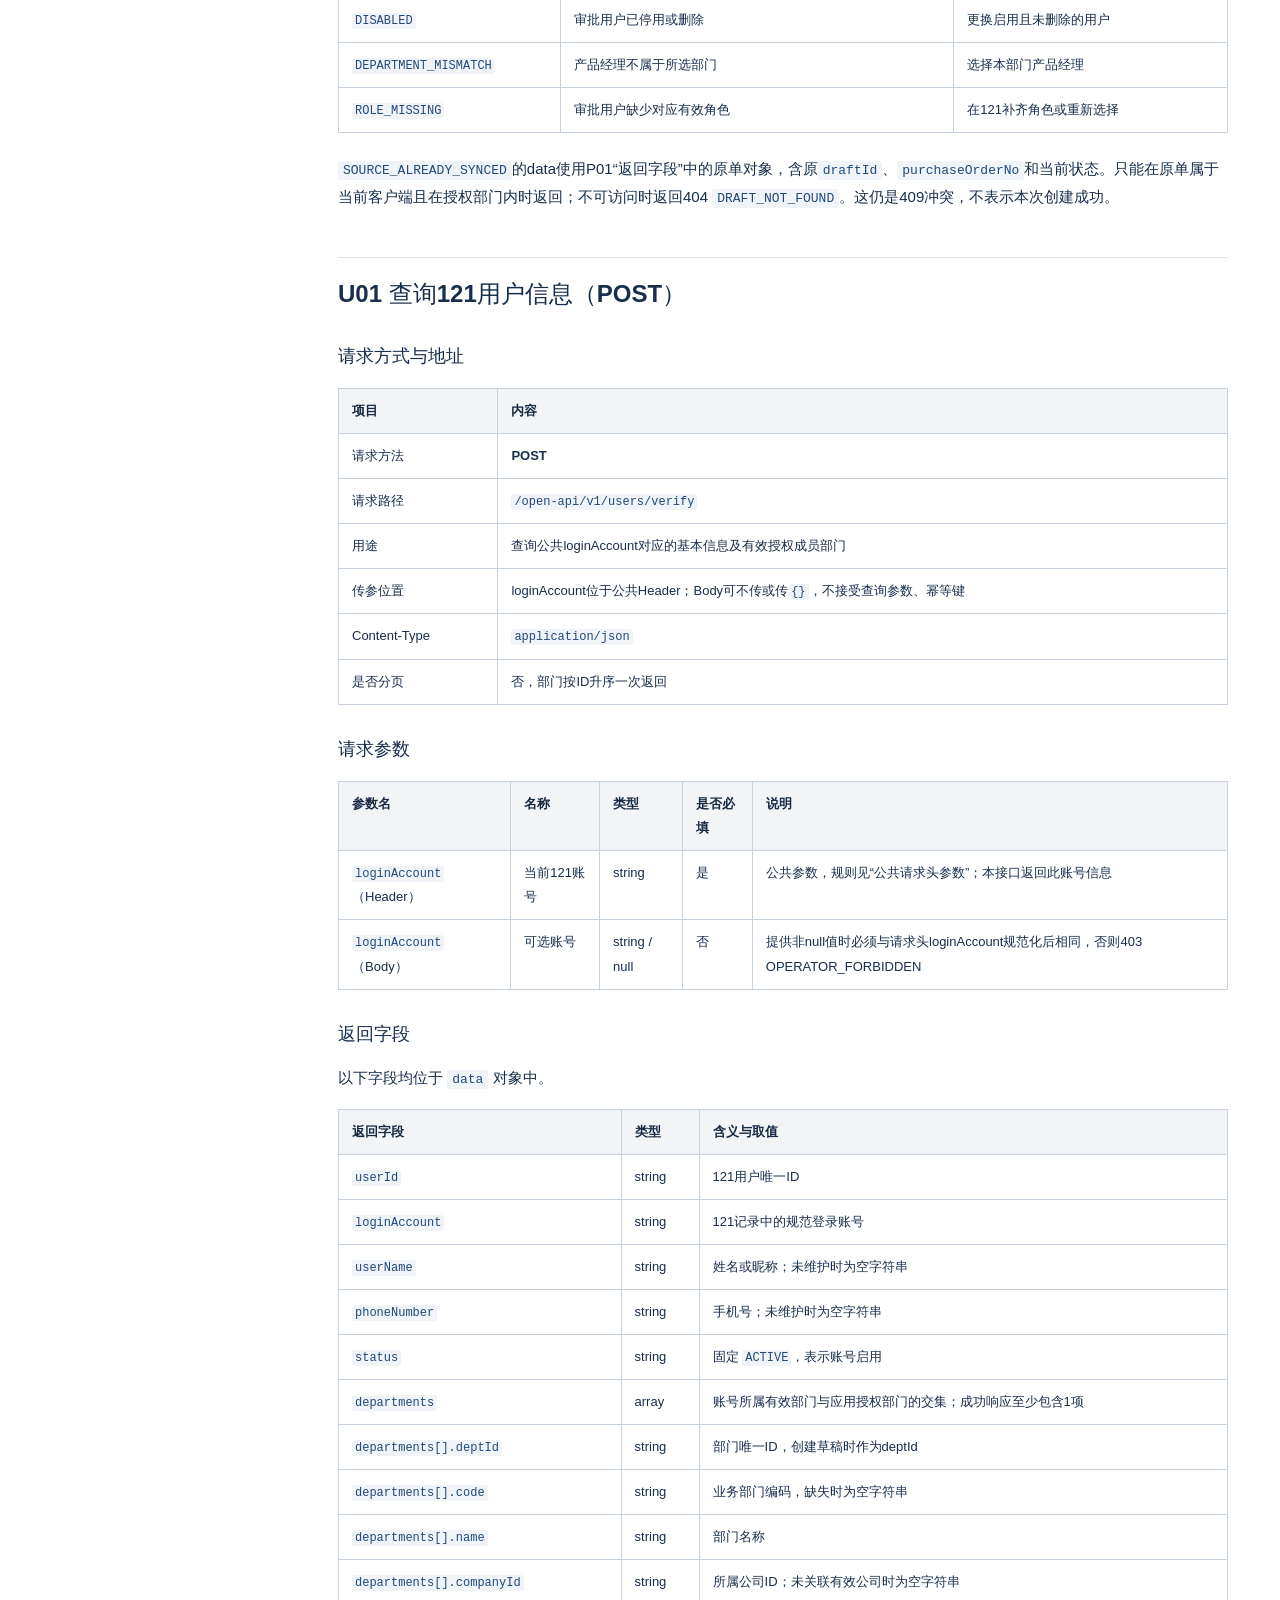
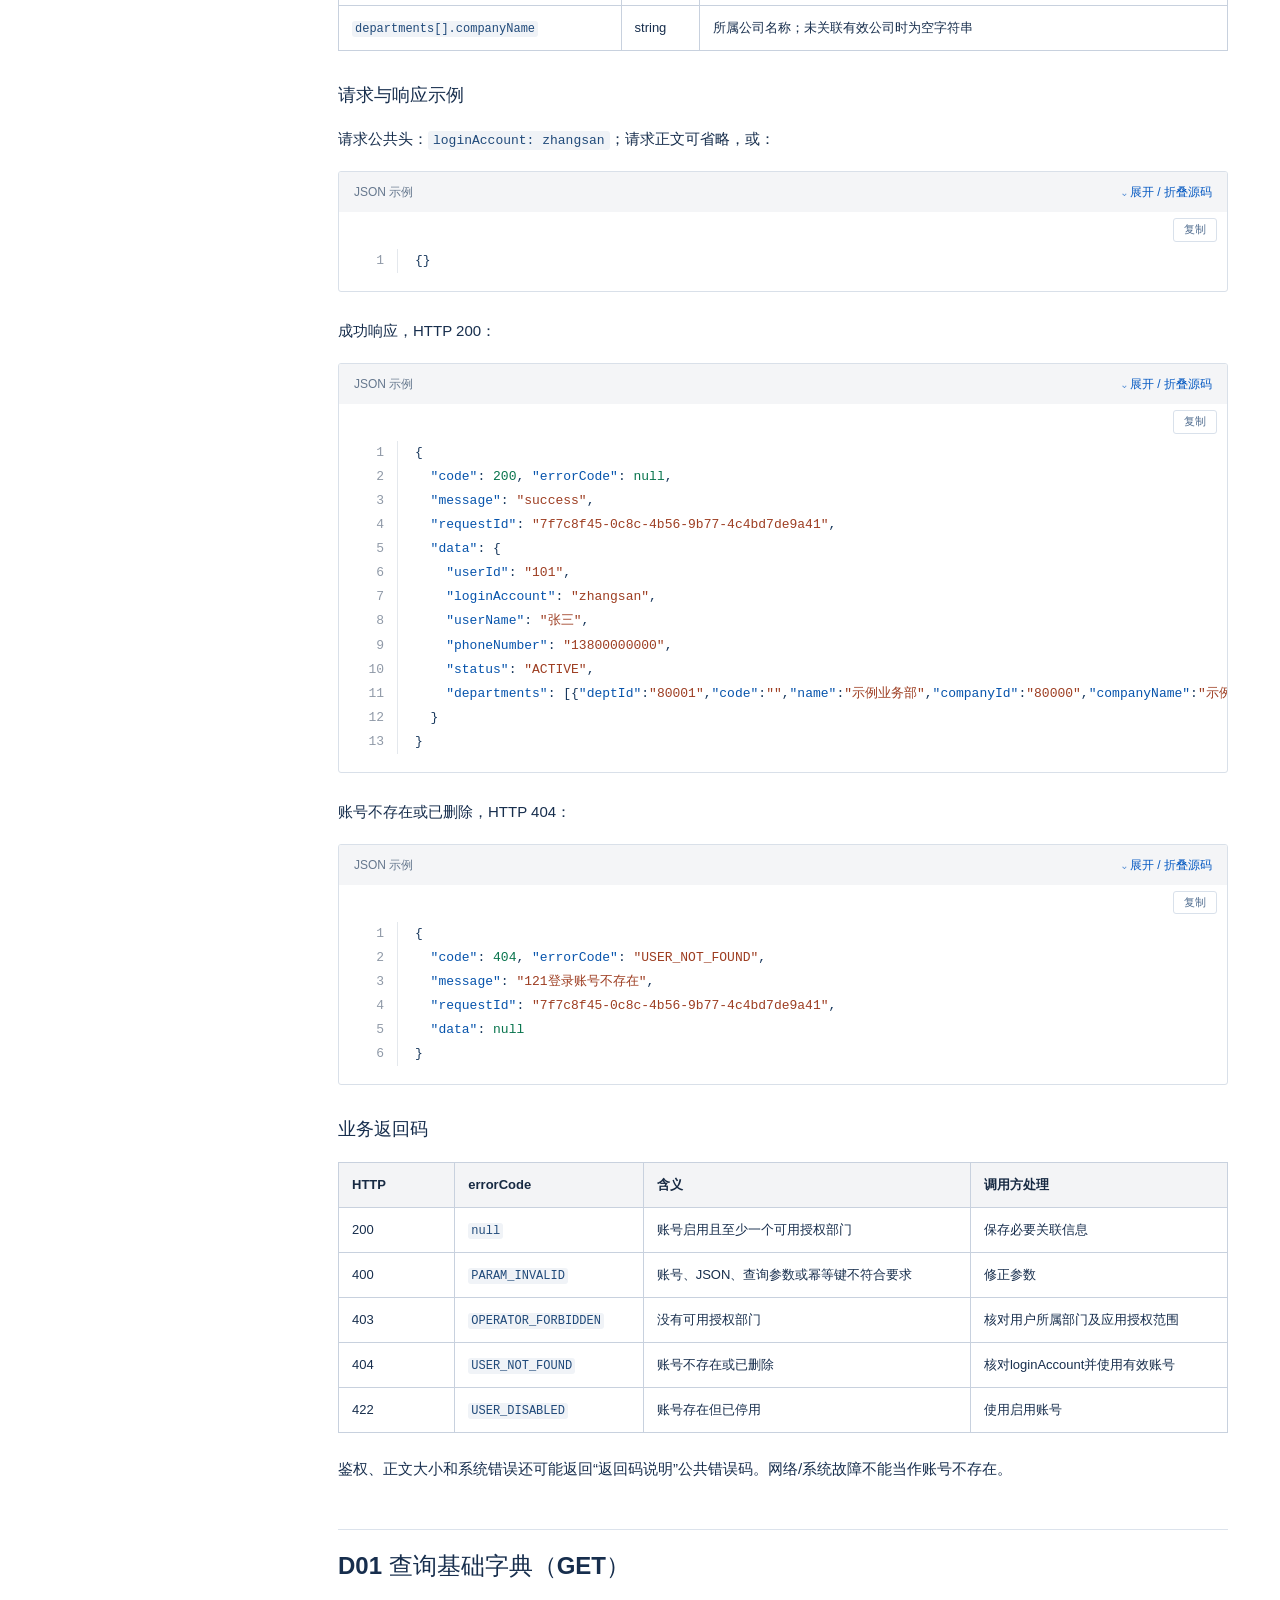
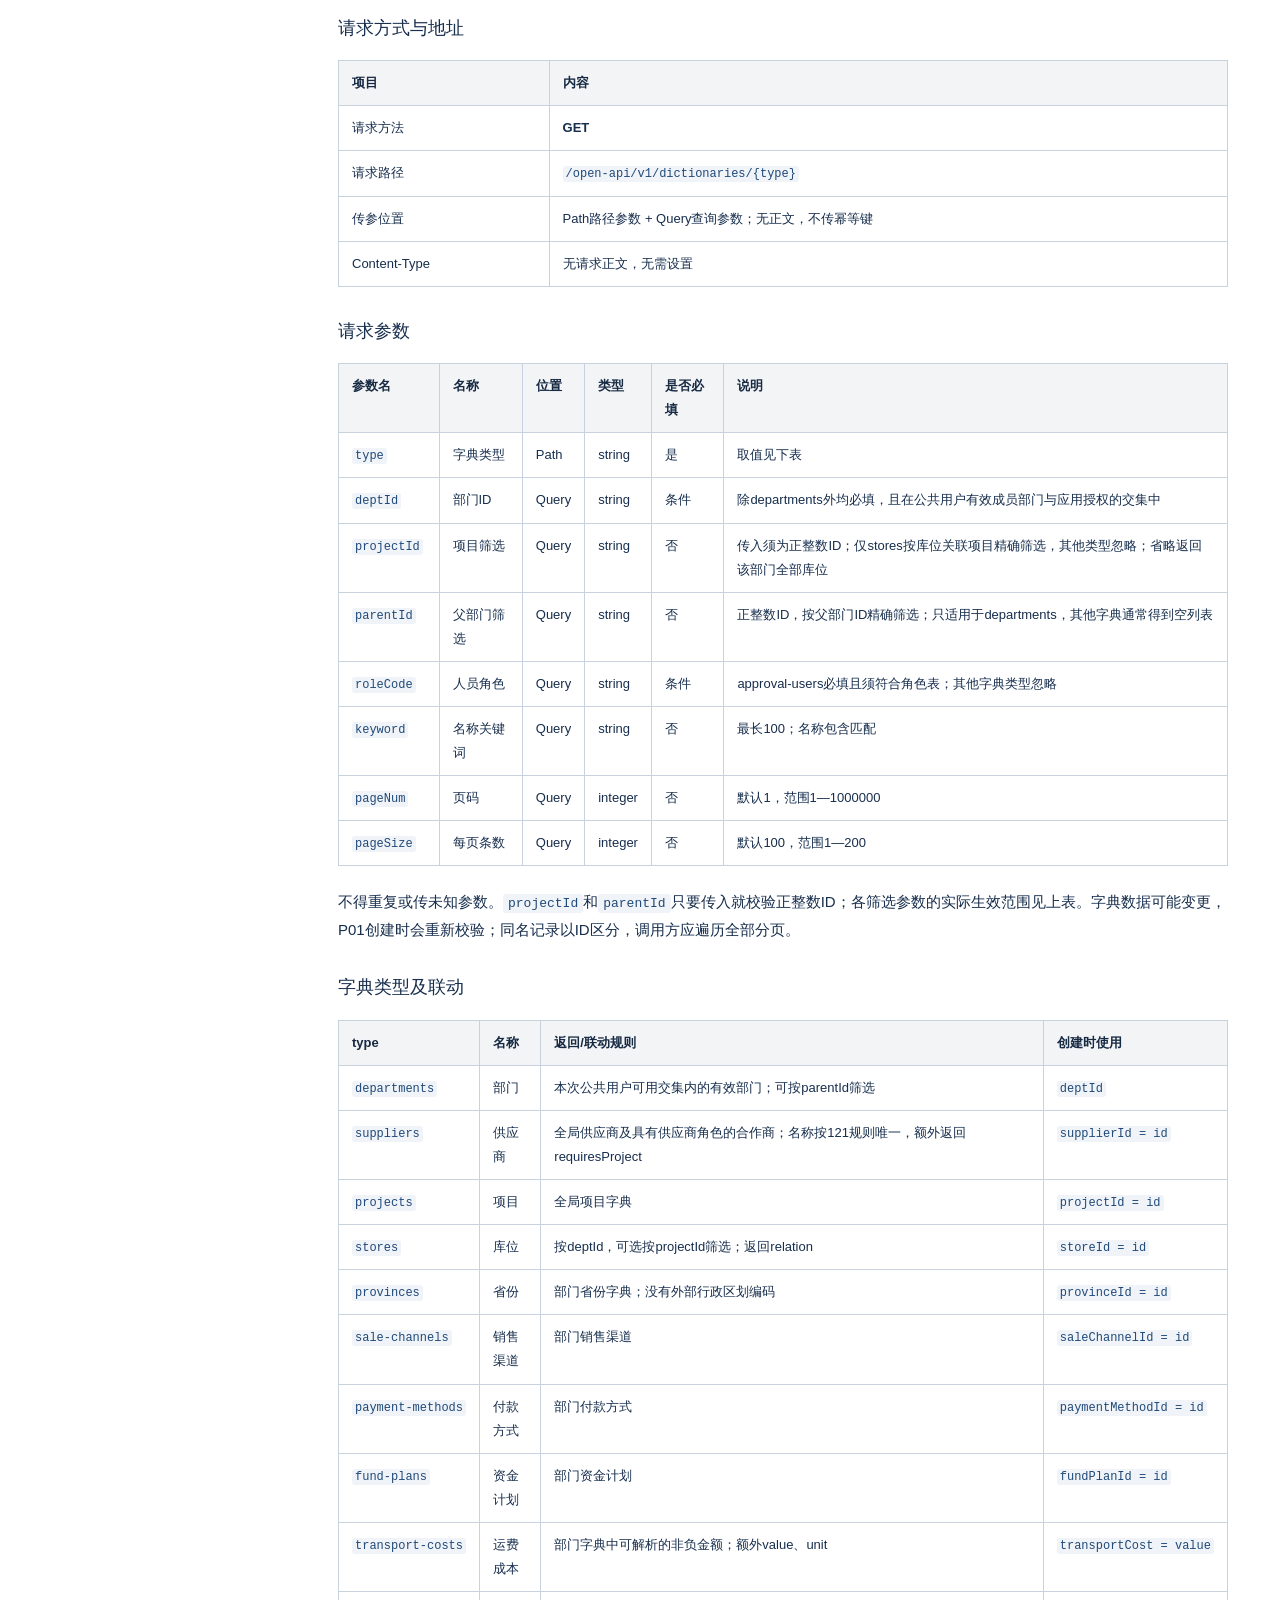
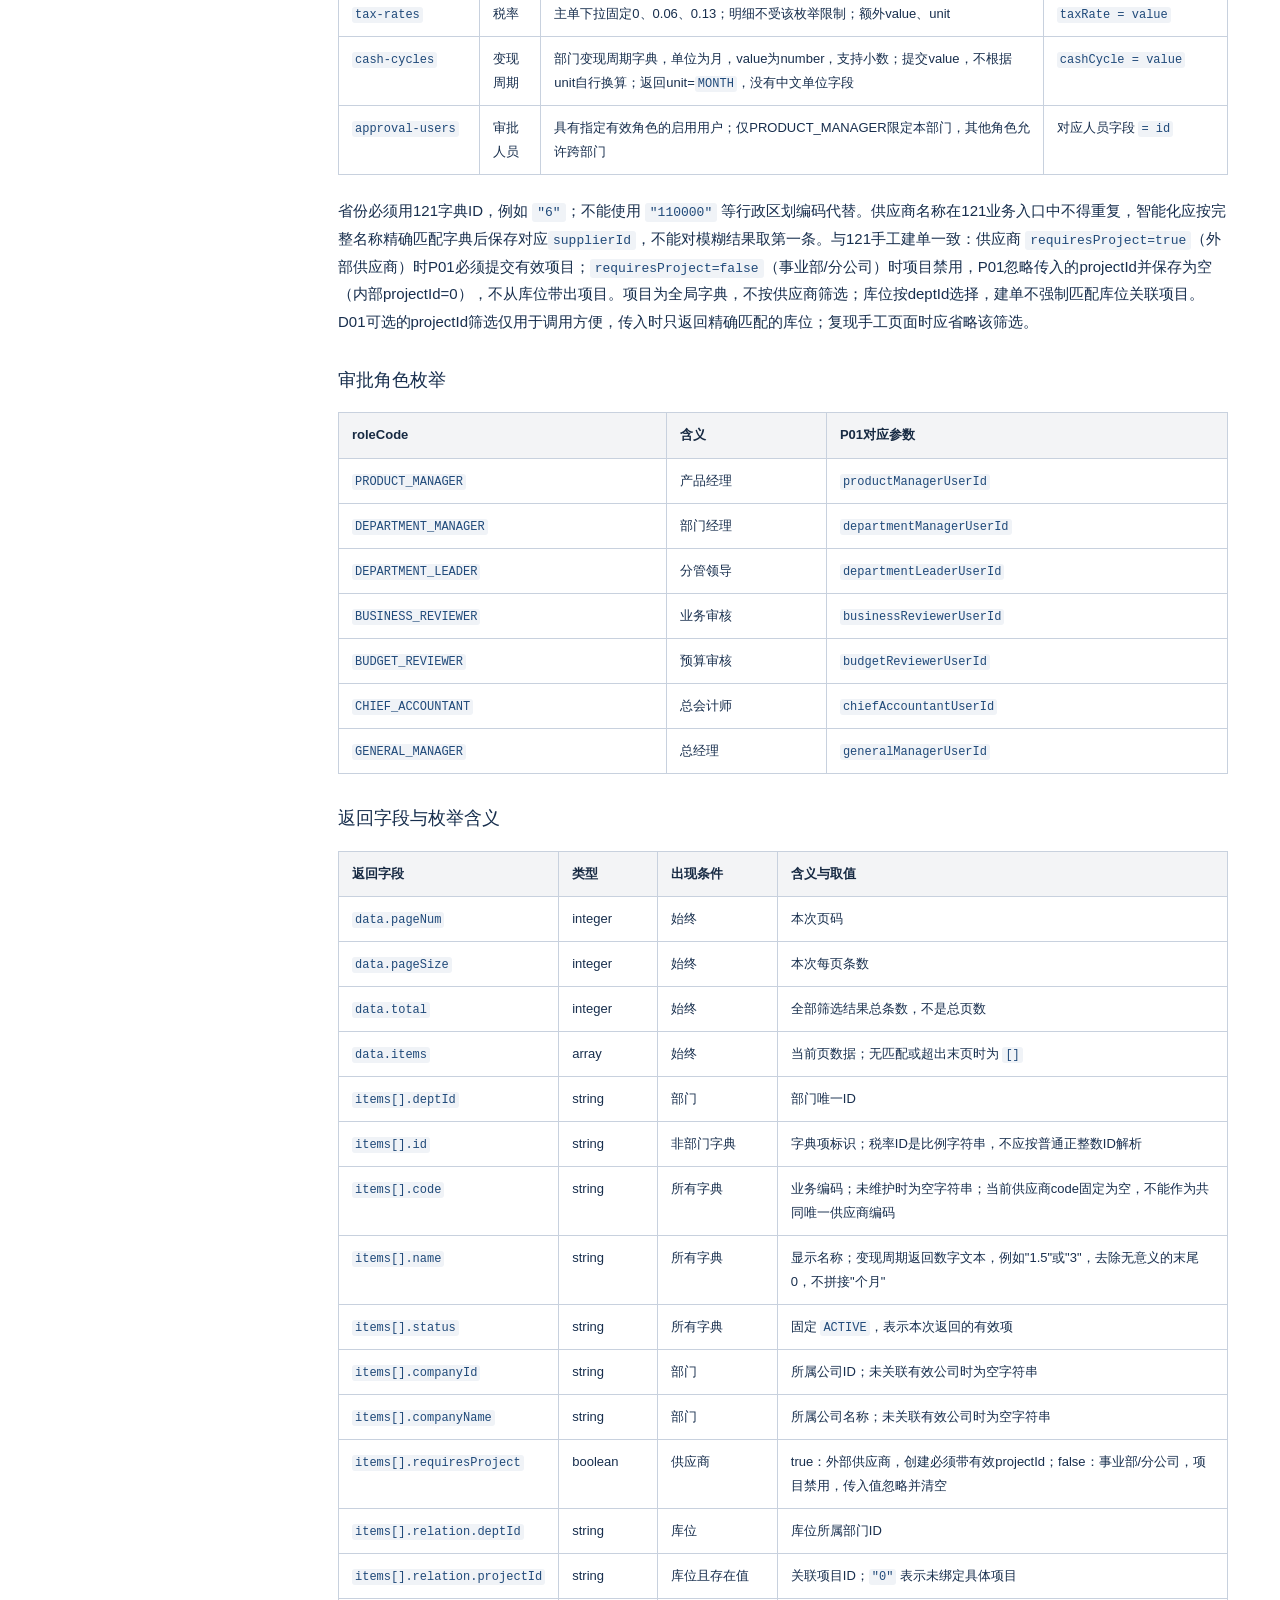
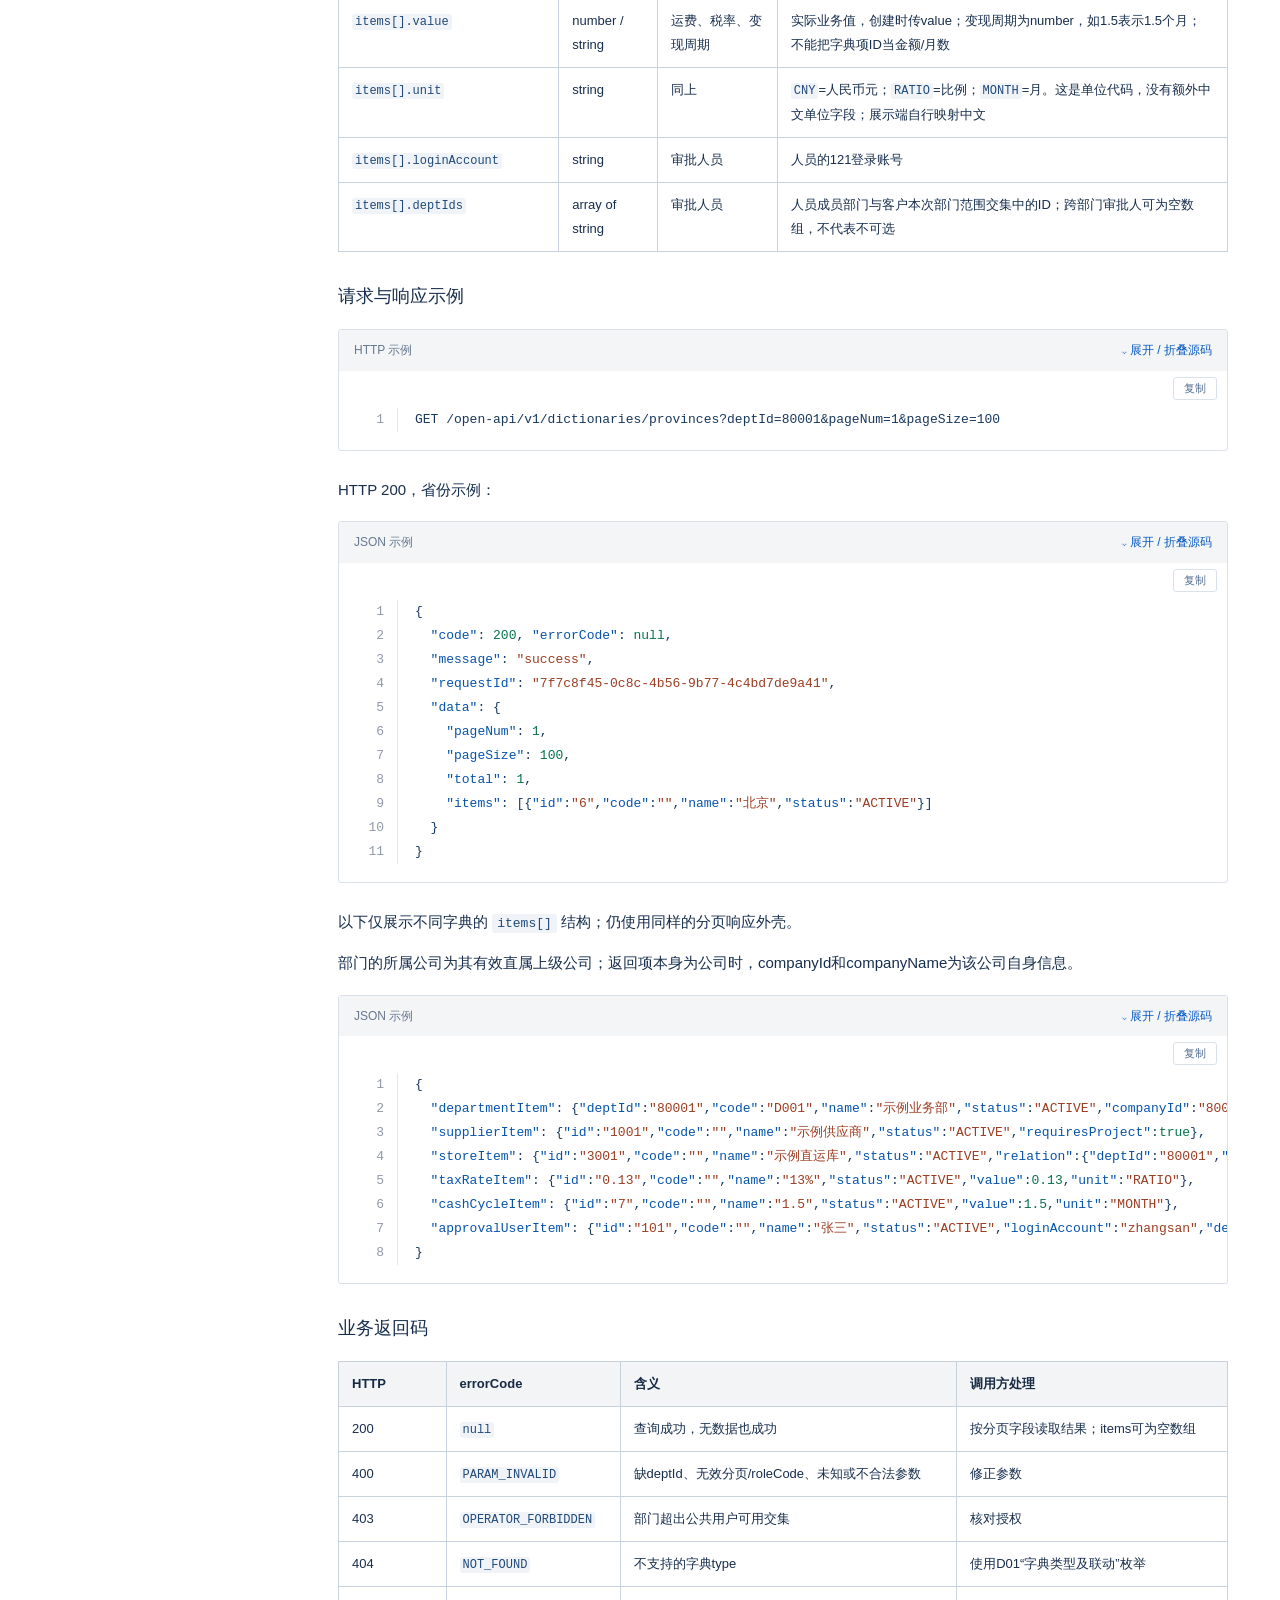
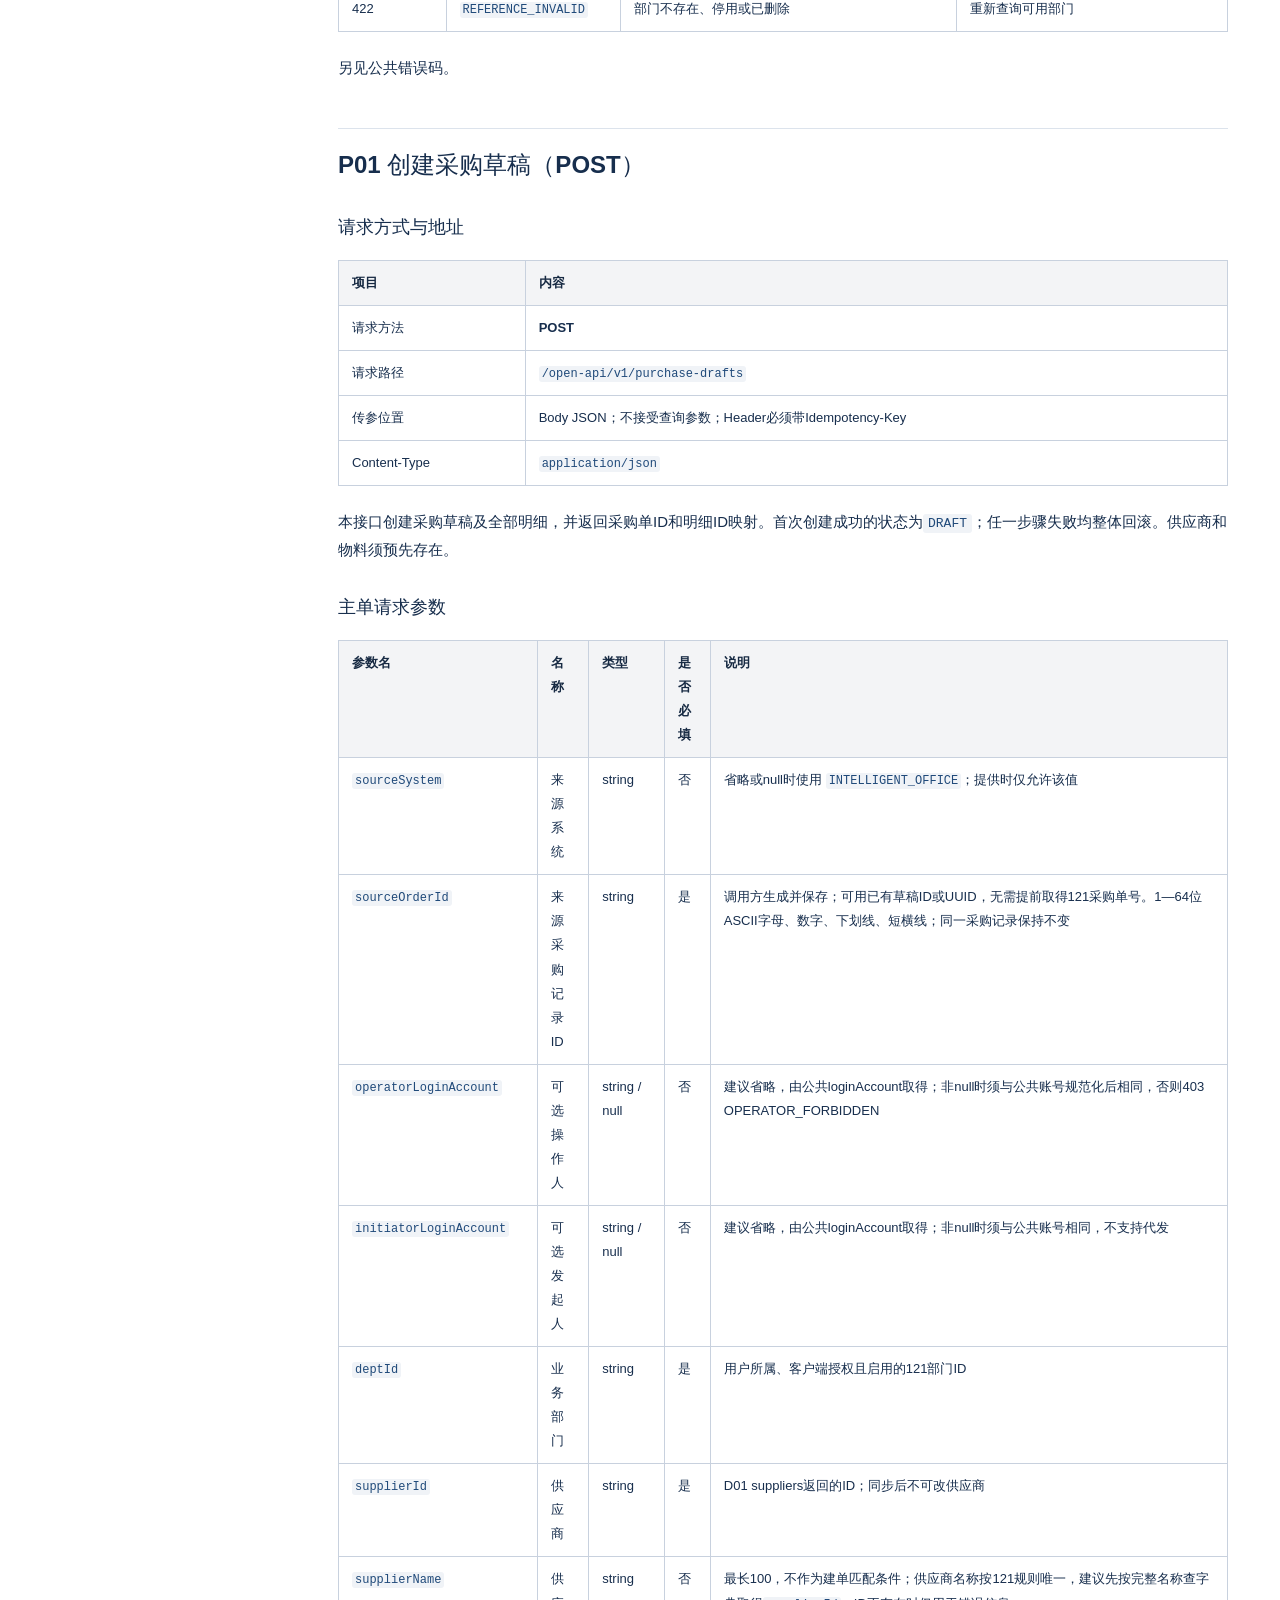
==== commit de3ea6de: "docs: support decimal cash cycle months" ====
--- a/index.html
+++ b/index.html
@@ -15,7 +15,7 @@
   <a class="skip-link" href="#content">跳到文档正文</a>
   <header class="site-header">
     <a class="brand" href="#top"><span class="brand-mark">121</span><span>接口交接文档<small>用户、字典与采购草稿</small></span></a>
-    <div class="header-actions"><span class="version">v2.8.2</span><a href="./downloads/openapi.yaml" download>下载 OpenAPI</a><button id="menu-button" type="button" aria-expanded="false" aria-controls="sidebar">目录</button></div>
+    <div class="header-actions"><span class="version">v2.9.0</span><a href="./downloads/openapi.yaml" download>下载 OpenAPI</a><button id="menu-button" type="button" aria-expanded="false" aria-controls="sidebar">目录</button></div>
   </header>
   <aside id="sidebar" class="sidebar" aria-label="文档目录">
     <label class="search-label" for="doc-search">查找文档</label>
@@ -38,7 +38,7 @@
     <div class="overview"><details><summary>展开完整章节目录</summary><ol><li><a href="#section-1">接入说明</a></li><li><a href="#section-2">U01 查询121用户信息（POST）</a></li><li><a href="#section-3">D01 查询基础字典（GET）</a></li><li><a href="#section-4">P01 创建采购草稿（POST）</a></li><li><a href="#section-5">P02 按来源记录和幂等键查询草稿（GET）</a></li><li><a href="#section-6">P03 按121采购单ID查询草稿（GET）</a></li><li><a href="#section-7">P04 取消同步并删除草稿（POST）</a></li><li><a href="#section-8">C01 采购草稿删除通知（POST）</a></li><li><a href="#section-9">返回码说明</a></li><li><a href="#section-10">附录</a></li></ol></details></div>
     <div id="no-results" hidden>未找到匹配内容。请尝试接口编号（如 P01）、参数名或错误码。</div>
     <div class="document-intro"><h1 id="top">121 接口交接文档</h1>
-<p>版本 <strong>2.8.2</strong> · 文档更新 <strong>2026-11-23</strong> · 服务提供方 <strong>121系统</strong></p>
+<p>版本 <strong>2.9.0</strong> · 文档更新 <strong>2026-11-23</strong> · 服务提供方 <strong>121系统</strong></p>
 <p>本文定义121开放接口的请求方式、鉴权规则、参数、响应、状态及错误码。示例数据仅用于说明报文格式；接入凭据和测试数据由121服务提供方提供。</p>
 </div><section class="doc-section" data-section="section-1"><h2 id="section-1">接入说明</h2>
 <h3 id="section-1-1">联调顺序</h3>
@@ -93,8 +93,8 @@
 </tbody>
 </table></div>
 <p>同一创建请求的重复提交须使用相同的幂等键和原始正文。结果未知时先调用P02；返回404时，应核对查询参数和访问范围，再使用原来源记录ID、原幂等键及原始正文重试。</p>
-<h3 id="section-1-3">变现周期单位</h3>
-<p>2.8.2将变现周期单位代码由旧版<code>DAY</code>更正为<code>MONTH</code>（月）。调用方按月展示及传入<code>cashCycle</code>，不要因单位更正自动乘除30；既有字典数值原样返回。测试及正式服务均需升级对应后端后，才能返回新的单位代码。</p>
+<h3 id="section-1-3">变现周期单位与小数</h3>
+<p>变现周期单位为<code>MONTH</code>（月）。2.9.0支持小数月份：<code>cashCycle: 1.5</code>表示1.5个月，<code>0.5</code>表示半个月；最小0.01，最多两位有效小数，超出精度直接报错，不自动四舍五入；原整数传值仍兼容。调用方按月展示和传值，不自动乘除30。测试及正式服务须先升级数据库两列为DECIMAL(21,2)，再部署新版后端；文档更新不代表接口已部署。</p>
 <h3 id="section-1-4">调用地址</h3>
 <div class="table-scroll" tabindex="0"><table>
 <thead>
@@ -217,7 +217,7 @@
 <li>ID使用JSON字符串，避免大整数丢精度；必填ID为正整数形式。字典中的 <code>code</code> 是业务编码，不能替代部门的 <code>deptId</code> 或其他字典的 <code>id</code>。</li>
 <li>所有金额以人民币元计，使用十进制数，非负、最多两位小数；单价、金额及采购合计最大 <code>9999999999999.99</code>。</li>
 <li>数量使用整数，最大 <code>999999999</code>。税率传比例：<code>0.13</code> 表示13%，不能传 <code>13</code>。</li>
-<li><code>cashCycle</code>为采购变现周期，单位为月，例如3表示3个月；按字典返回的<code>value</code>或手填正整数提交，不将天数直接作为月数传入。字典同时返回<code>unit=MONTH</code>，没有中文单位字段，展示端可按unit显示“个月”；<code>budgetMonth</code> 为 <code>YYYY-MM</code>；<code>purchaseDate</code> 为 <code>yyyy-MM-dd</code>。回调 <code>eventTime</code> 为UTC ISO 8601，例如 <code>2026-11-17T02:00:00Z</code>。</li>
+<li><code>cashCycle</code>为采购变现周期，单位为月，例如1.5表示1.5个月；按字典返回的<code>value</code>或手填正数提交，最小0.01，最多两位有效小数，不将天数直接作为月数传入。字典同时返回<code>unit=MONTH</code>，没有中文单位字段，展示端可按unit显示“个月”；<code>budgetMonth</code> 为 <code>YYYY-MM</code>；<code>purchaseDate</code> 为 <code>yyyy-MM-dd</code>。回调 <code>eventTime</code> 为UTC ISO 8601，例如 <code>2026-11-17T02:00:00Z</code>。</li>
 <li>P01必填预算月份、销售数量、销售单价和当日库存。明细提交价格保存于采购草稿，不更新物料基础价格。</li>
 <li>供应商与项目、库位的关联按D01字典及P01字段约束校验；一张采购单只提交一个saleChannelId。</li>
 <li>采购草稿的供应商和所属部门不可修改。P04仅允许取消草稿，已锁单及退单状态不可取消。</li>
@@ -894,7 +894,7 @@
 <tr>
 <td><code>cash-cycles</code></td>
 <td>变现周期</td>
-<td>部门变现周期字典，单位为月；提交value，不根据unit自行换算；返回unit=<code>MONTH</code>，没有中文单位字段</td>
+<td>部门变现周期字典，单位为月，value为number，支持小数；提交value，不根据unit自行换算；返回unit=<code>MONTH</code>，没有中文单位字段</td>
 <td><code>cashCycle = value</code></td>
 </tr>
 <tr>
@@ -905,7 +905,7 @@
 </tr>
 </tbody>
 </table></div>
-<p>省份必须用121字典ID，例如 <code>&quot;6&quot;</code>；不能使用 <code>&quot;110000&quot;</code> 等行政区划编码代替。供应商名称在121业务入口中不得重复，智能化应按完整名称精确匹配字典后保存对应<code>supplierId</code>，不能对模糊结果取第一条。供应商 <code>requiresProject=true</code> 时P01必须提交项目；<code>requiresProject=false</code>时，即使库位绑定项目，<code>projectId</code>也可以留空，121不会自动带出库位项目；如果主动传入项目，选定库位的非零项目关联必须与提交项目一致。按projectId筛选时，只返回精确匹配的库位。</p>
+<p>省份必须用121字典ID，例如 <code>&quot;6&quot;</code>；不能使用 <code>&quot;110000&quot;</code> 等行政区划编码代替。供应商名称在121业务入口中不得重复，智能化应按完整名称精确匹配字典后保存对应<code>supplierId</code>，不能对模糊结果取第一条。与121手工建单一致：供应商 <code>requiresProject=true</code>（外部供应商）时P01必须提交有效项目；<code>requiresProject=false</code>（事业部/分公司）时项目禁用，P01忽略传入的projectId并保存为空（内部projectId=0），不从库位带出项目。项目为全局字典，不按供应商筛选；库位按deptId选择，建单不强制匹配库位关联项目。D01可选的projectId筛选仅用于调用方便，传入时只返回精确匹配的库位；复现手工页面时应省略该筛选。</p>
 <h3 id="section-3-4">审批角色枚举</h3>
 <div class="table-scroll" tabindex="0"><table>
 <thead>
@@ -1010,7 +1010,7 @@
 <td><code>items[].name</code></td>
 <td>string</td>
 <td>所有字典</td>
-<td>显示名称；变现周期返回数字文本，例如&quot;3&quot;，不拼接&quot;个月&quot;</td>
+<td>显示名称；变现周期返回数字文本，例如&quot;1.5&quot;或&quot;3&quot;，去除无意义的末尾0，不拼接&quot;个月&quot;</td>
 </tr>
 <tr>
 <td><code>items[].status</code></td>
@@ -1034,7 +1034,7 @@
 <td><code>items[].requiresProject</code></td>
 <td>boolean</td>
 <td>供应商</td>
-<td>true：创建必须带projectId；false：项目可选</td>
+<td>true：外部供应商，创建必须带有效projectId；false：事业部/分公司，项目禁用，传入值忽略并清空</td>
 </tr>
 <tr>
 <td><code>items[].relation.deptId</code></td>
@@ -1052,7 +1052,7 @@
 <td><code>items[].value</code></td>
 <td>number / string</td>
 <td>运费、税率、变现周期</td>
-<td>实际业务值，创建时传value；不能把字典项ID当金额/月数</td>
+<td>实际业务值，创建时传value；变现周期为number，如1.5表示1.5个月；不能把字典项ID当金额/月数</td>
 </tr>
 <tr>
 <td><code>items[].unit</code></td>
@@ -1095,7 +1095,7 @@
 <span class="code-line">  <span class="token-key">&quot;supplierItem&quot;</span>: {<span class="token-key">&quot;id&quot;</span>:<span class="token-string">&quot;1001&quot;</span>,<span class="token-key">&quot;code&quot;</span>:<span class="token-string">&quot;&quot;</span>,<span class="token-key">&quot;name&quot;</span>:<span class="token-string">&quot;示例供应商&quot;</span>,<span class="token-key">&quot;status&quot;</span>:<span class="token-string">&quot;ACTIVE&quot;</span>,<span class="token-key">&quot;requiresProject&quot;</span>:<span class="token-literal">true</span>},</span>
 <span class="code-line">  <span class="token-key">&quot;storeItem&quot;</span>: {<span class="token-key">&quot;id&quot;</span>:<span class="token-string">&quot;3001&quot;</span>,<span class="token-key">&quot;code&quot;</span>:<span class="token-string">&quot;&quot;</span>,<span class="token-key">&quot;name&quot;</span>:<span class="token-string">&quot;示例直运库&quot;</span>,<span class="token-key">&quot;status&quot;</span>:<span class="token-string">&quot;ACTIVE&quot;</span>,<span class="token-key">&quot;relation&quot;</span>:{<span class="token-key">&quot;deptId&quot;</span>:<span class="token-string">&quot;80001&quot;</span>,<span class="token-key">&quot;projectId&quot;</span>:<span class="token-string">&quot;2001&quot;</span>}},</span>
 <span class="code-line">  <span class="token-key">&quot;taxRateItem&quot;</span>: {<span class="token-key">&quot;id&quot;</span>:<span class="token-string">&quot;0.13&quot;</span>,<span class="token-key">&quot;code&quot;</span>:<span class="token-string">&quot;&quot;</span>,<span class="token-key">&quot;name&quot;</span>:<span class="token-string">&quot;13%&quot;</span>,<span class="token-key">&quot;status&quot;</span>:<span class="token-string">&quot;ACTIVE&quot;</span>,<span class="token-key">&quot;value&quot;</span>:<span class="token-literal">0.13</span>,<span class="token-key">&quot;unit&quot;</span>:<span class="token-string">&quot;RATIO&quot;</span>},</span>
-<span class="code-line">  <span class="token-key">&quot;cashCycleItem&quot;</span>: {<span class="token-key">&quot;id&quot;</span>:<span class="token-string">&quot;7&quot;</span>,<span class="token-key">&quot;code&quot;</span>:<span class="token-string">&quot;&quot;</span>,<span class="token-key">&quot;name&quot;</span>:<span class="token-string">&quot;3&quot;</span>,<span class="token-key">&quot;status&quot;</span>:<span class="token-string">&quot;ACTIVE&quot;</span>,<span class="token-key">&quot;value&quot;</span>:<span class="token-literal">3</span>,<span class="token-key">&quot;unit&quot;</span>:<span class="token-string">&quot;MONTH&quot;</span>},</span>
+<span class="code-line">  <span class="token-key">&quot;cashCycleItem&quot;</span>: {<span class="token-key">&quot;id&quot;</span>:<span class="token-string">&quot;7&quot;</span>,<span class="token-key">&quot;code&quot;</span>:<span class="token-string">&quot;&quot;</span>,<span class="token-key">&quot;name&quot;</span>:<span class="token-string">&quot;1.5&quot;</span>,<span class="token-key">&quot;status&quot;</span>:<span class="token-string">&quot;ACTIVE&quot;</span>,<span class="token-key">&quot;value&quot;</span>:<span class="token-literal">1.5</span>,<span class="token-key">&quot;unit&quot;</span>:<span class="token-string">&quot;MONTH&quot;</span>},</span>
 <span class="code-line">  <span class="token-key">&quot;approvalUserItem&quot;</span>: {<span class="token-key">&quot;id&quot;</span>:<span class="token-string">&quot;101&quot;</span>,<span class="token-key">&quot;code&quot;</span>:<span class="token-string">&quot;&quot;</span>,<span class="token-key">&quot;name&quot;</span>:<span class="token-string">&quot;张三&quot;</span>,<span class="token-key">&quot;status&quot;</span>:<span class="token-string">&quot;ACTIVE&quot;</span>,<span class="token-key">&quot;loginAccount&quot;</span>:<span class="token-string">&quot;zhangsan&quot;</span>,<span class="token-key">&quot;deptIds&quot;</span>:[<span class="token-string">&quot;80001&quot;</span>]}</span>
 <span class="code-line">}</span></code></pre></div></details>
 <h3 id="section-3-7">业务返回码</h3>
@@ -1244,14 +1244,14 @@
 <td>项目</td>
 <td>string</td>
 <td>条件</td>
-<td>供应商requiresProject=true时必填；requiresProject=false时可省略，即使库位绑定项目也不会自动带出；提供时必须有效且与库位非零项目一致</td>
+<td>供应商requiresProject=true时必填且须为有效项目；false时忽略传入值并保存为空（内部ID=0）；不从库位带出项目，不强制匹配库位关联项目</td>
 </tr>
 <tr>
 <td><code>storeId</code></td>
 <td>库位</td>
 <td>string</td>
 <td>是</td>
-<td>属deptId；存在非零项目关联时与提交项目一致</td>
+<td>须为deptId下的有效库位；不按供应商筛选，不强制匹配所选项目</td>
 </tr>
 <tr>
 <td><code>provinceId</code></td>
@@ -1298,9 +1298,9 @@
 <tr>
 <td><code>cashCycle</code></td>
 <td>变现周期</td>
-<td>integer</td>
-<td>是</td>
-<td>单位为月，正整数，范围1—9223372036854775807；例如3表示3个月；可取D01字典value或手填正整数，不强制匹配字典，不自动将天换算成月；字典unit=<code>MONTH</code>，展示“个月”由调用方处理</td>
+<td>number</td>
+<td>是</td>
+<td>单位为月，范围0.01—9999999999999999999.99，最多两位有效小数；例如1.5表示1.5个月，0.5表示半个月，整数3仍支持。传JSON数字，不能传字符串；1.500可接收，1.501返回400、errorCode=INVALID_ARGUMENT、data.field=cashCycle，不四舍五入。可取D01字典value或手填，不强制匹配字典，不换算天/月；字典unit=<code>MONTH</code>，展示“个月”由调用方处理</td>
 </tr>
 <tr>
 <td><code>budgetMonth</code></td>
@@ -1368,7 +1368,7 @@
 </tbody>
 </table></div>
 <p>不要提交状态、创建人、121主单ID等额外字段。字符串拒绝控制字符和尖括号。未填写的可选ID应省略，不传空字符串。</p>
-<p>例如供应商<code>requiresProject=false</code>，库位<code>storeId=&quot;3001&quot;</code>关联项目A（<code>projectId=&quot;2001&quot;</code>）：创建时可以省略<code>projectId</code>，121仅保存库位，不会自动将项目A写到采购单；若主动提交<code>projectId=&quot;2001&quot;</code>则允许，若提交其他项目则返回422 <code>REFERENCE_INVALID</code>。供应商<code>requiresProject=true</code>时仍必须明确提交项目。</p>
+<p>例如供应商<code>requiresProject=false</code>，库位<code>storeId=&quot;3001&quot;</code>关联项目A（<code>projectId=&quot;2001&quot;</code>）：无论省略项目还是提交项目A/其他项目，采购单项目均保存为空，不自动带出。供应商<code>requiresProject=true</code>时必须明确提交有效项目；即使提交项目B而库位关联项目A，只要库位属于本次部门，也允许建单。</p>
 <h3 id="section-4-3">首次创建时的来源采购记录ID</h3>
 <p><code>sourceOrderId</code>由调用方在首次调用P01前确定，用于识别同一笔来源采购、避免重复创建，并关联后续查询和删除通知。该字段不是121采购单号，也不要求调用方已有正式订单号。</p>
 <ul>
@@ -1724,7 +1724,7 @@
 <span class="code-line">  <span class="token-key">&quot;fundPlanId&quot;</span>: <span class="token-string">&quot;6001&quot;</span>,</span>
 <span class="code-line">  <span class="token-key">&quot;transportCost&quot;</span>: <span class="token-literal">0</span>,</span>
 <span class="code-line">  <span class="token-key">&quot;taxRate&quot;</span>: <span class="token-literal">0.13</span>,</span>
-<span class="code-line">  <span class="token-key">&quot;cashCycle&quot;</span>: <span class="token-literal">3</span>,</span>
+<span class="code-line">  <span class="token-key">&quot;cashCycle&quot;</span>: <span class="token-literal">1.5</span>,</span>
 <span class="code-line">  <span class="token-key">&quot;budgetMonth&quot;</span>: <span class="token-string">&quot;2026-11&quot;</span>,</span>
 <span class="code-line">  <span class="token-key">&quot;purchaseDate&quot;</span>: <span class="token-string">&quot;2026-11-17&quot;</span>,</span>
 <span class="code-line">  <span class="token-key">&quot;details&quot;</span>: [</span>
@@ -2730,7 +2730,7 @@
 <td>422</td>
 <td><code>REFERENCE_INVALID</code></td>
 <td>引用数据无效</td>
-<td>供应商不存在、字典/审批人失效、部门停用或库位项目联动不符</td>
+<td>供应商不存在、字典/审批人失效、部门停用或库位不属于所选部门</td>
 <td>供应商缺失时message提示名称（未传名称则提示ID）；核实并补齐后重新查询字典</td>
 </tr>
 <tr>
@@ -2964,7 +2964,7 @@
 </table></div>
 <p>反馈问题时提供环境、接口、HTTP状态、errorCode、requestId和时间，请勿提供密钥或完整人员信息。</p>
 </section>
-    <footer class="document-footer"><span>121系统 · 开放接口 v2.8.2</span><a href="#top">返回顶部 ↑</a></footer>
+    <footer class="document-footer"><span>121系统 · 开放接口 v2.9.0</span><a href="#top">返回顶部 ↑</a></footer>
   </main>
 </body>
 </html>
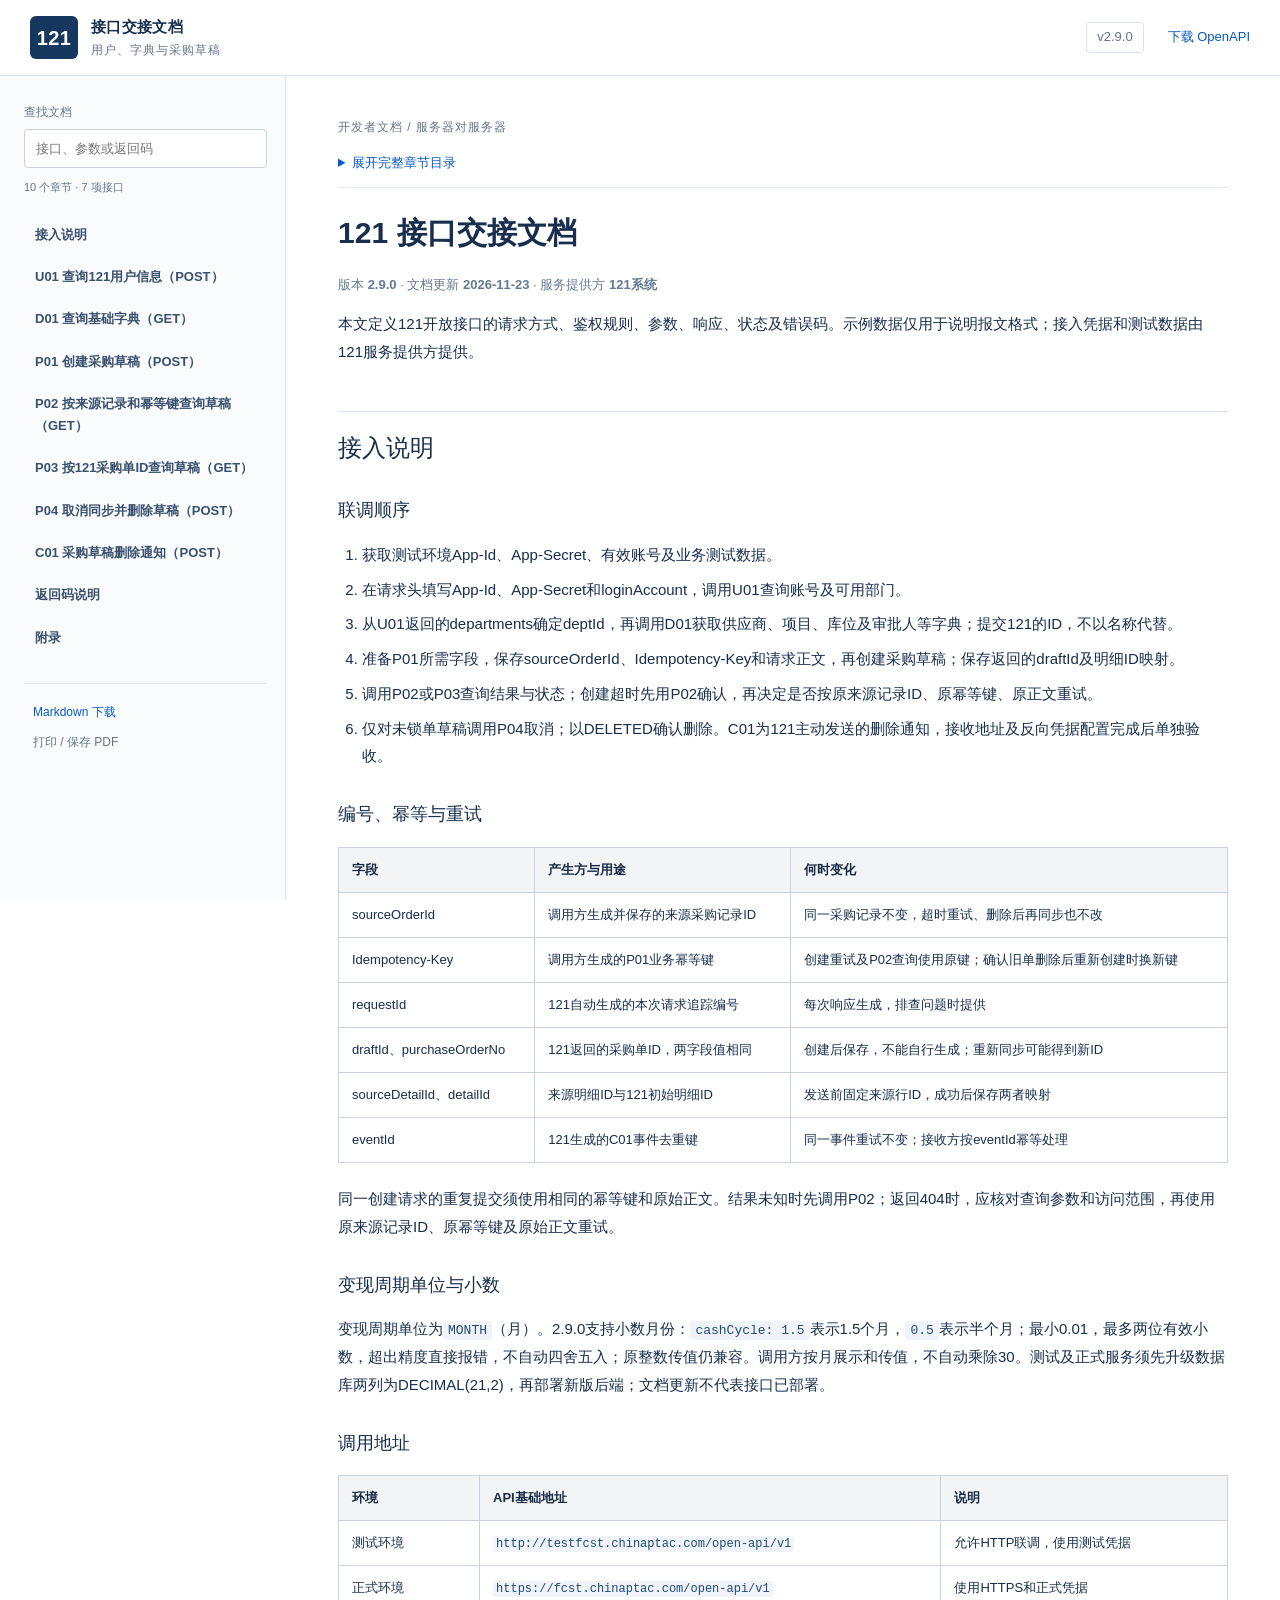
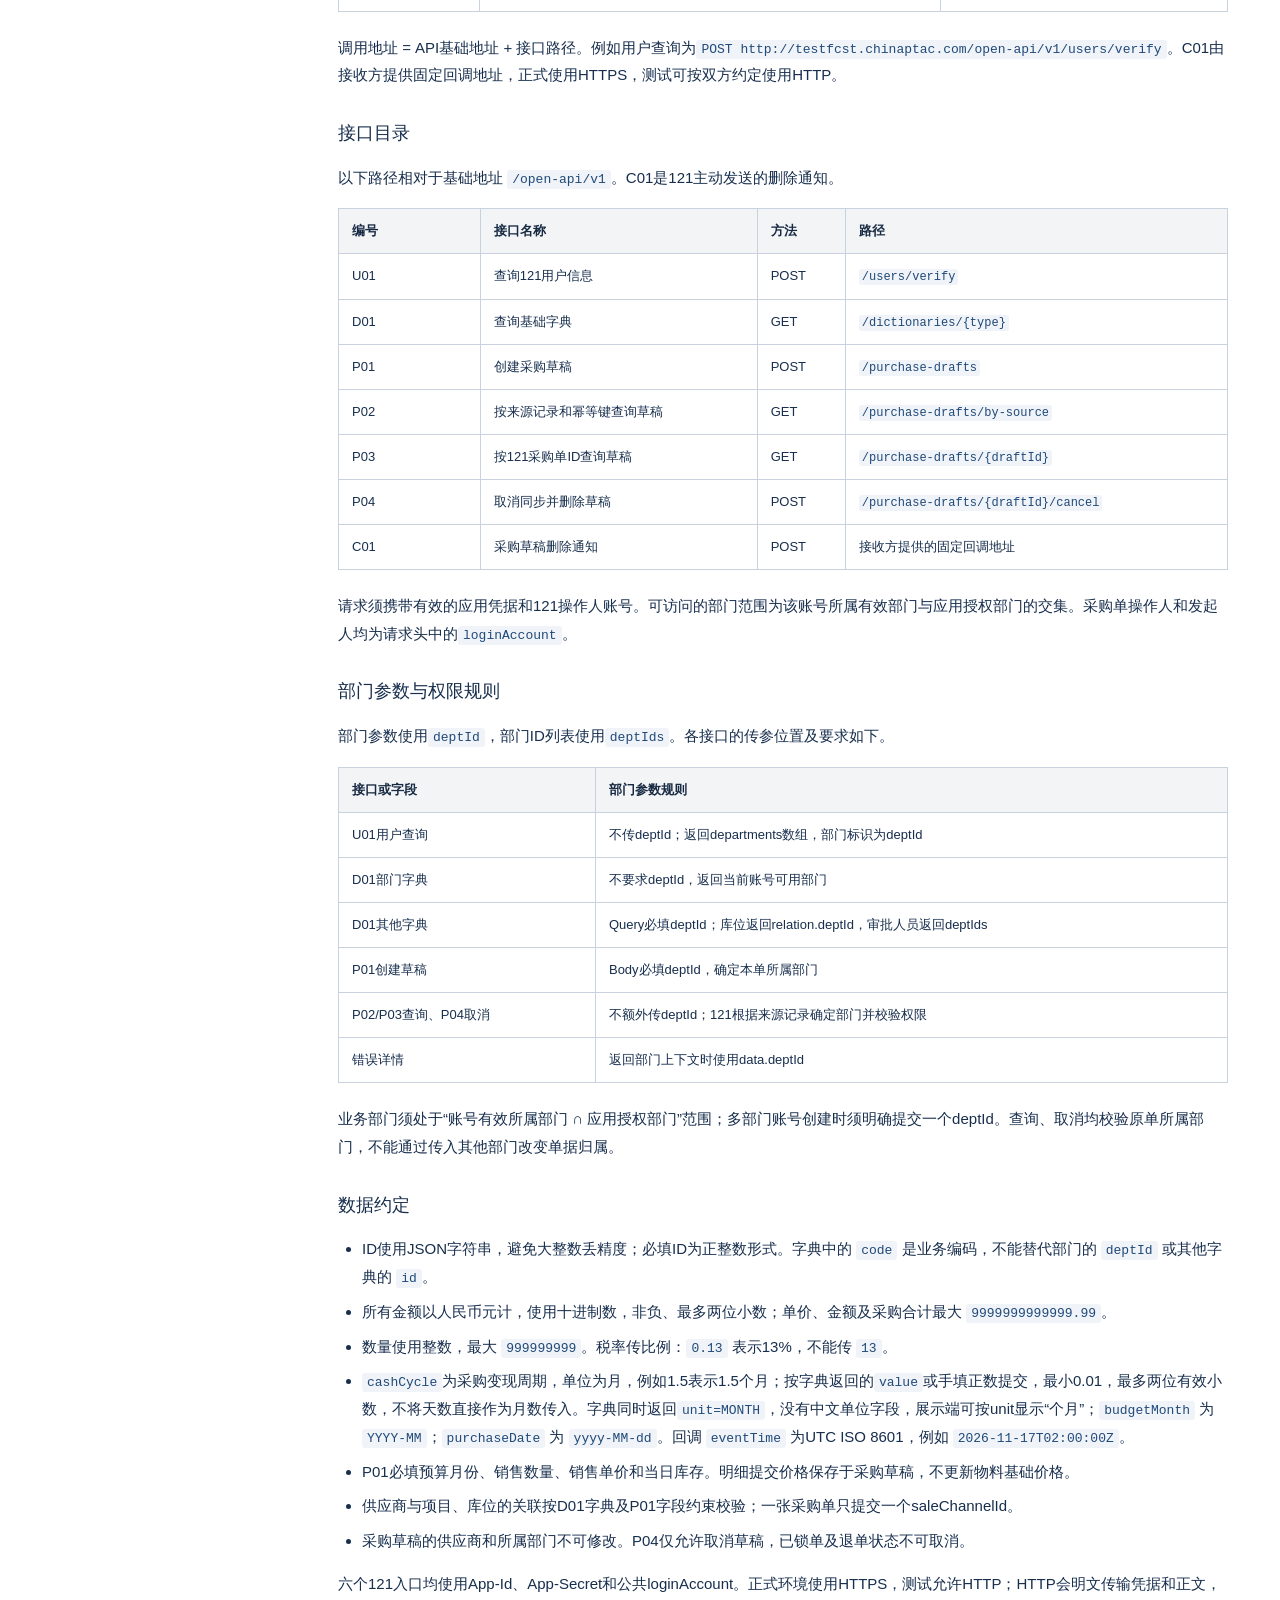
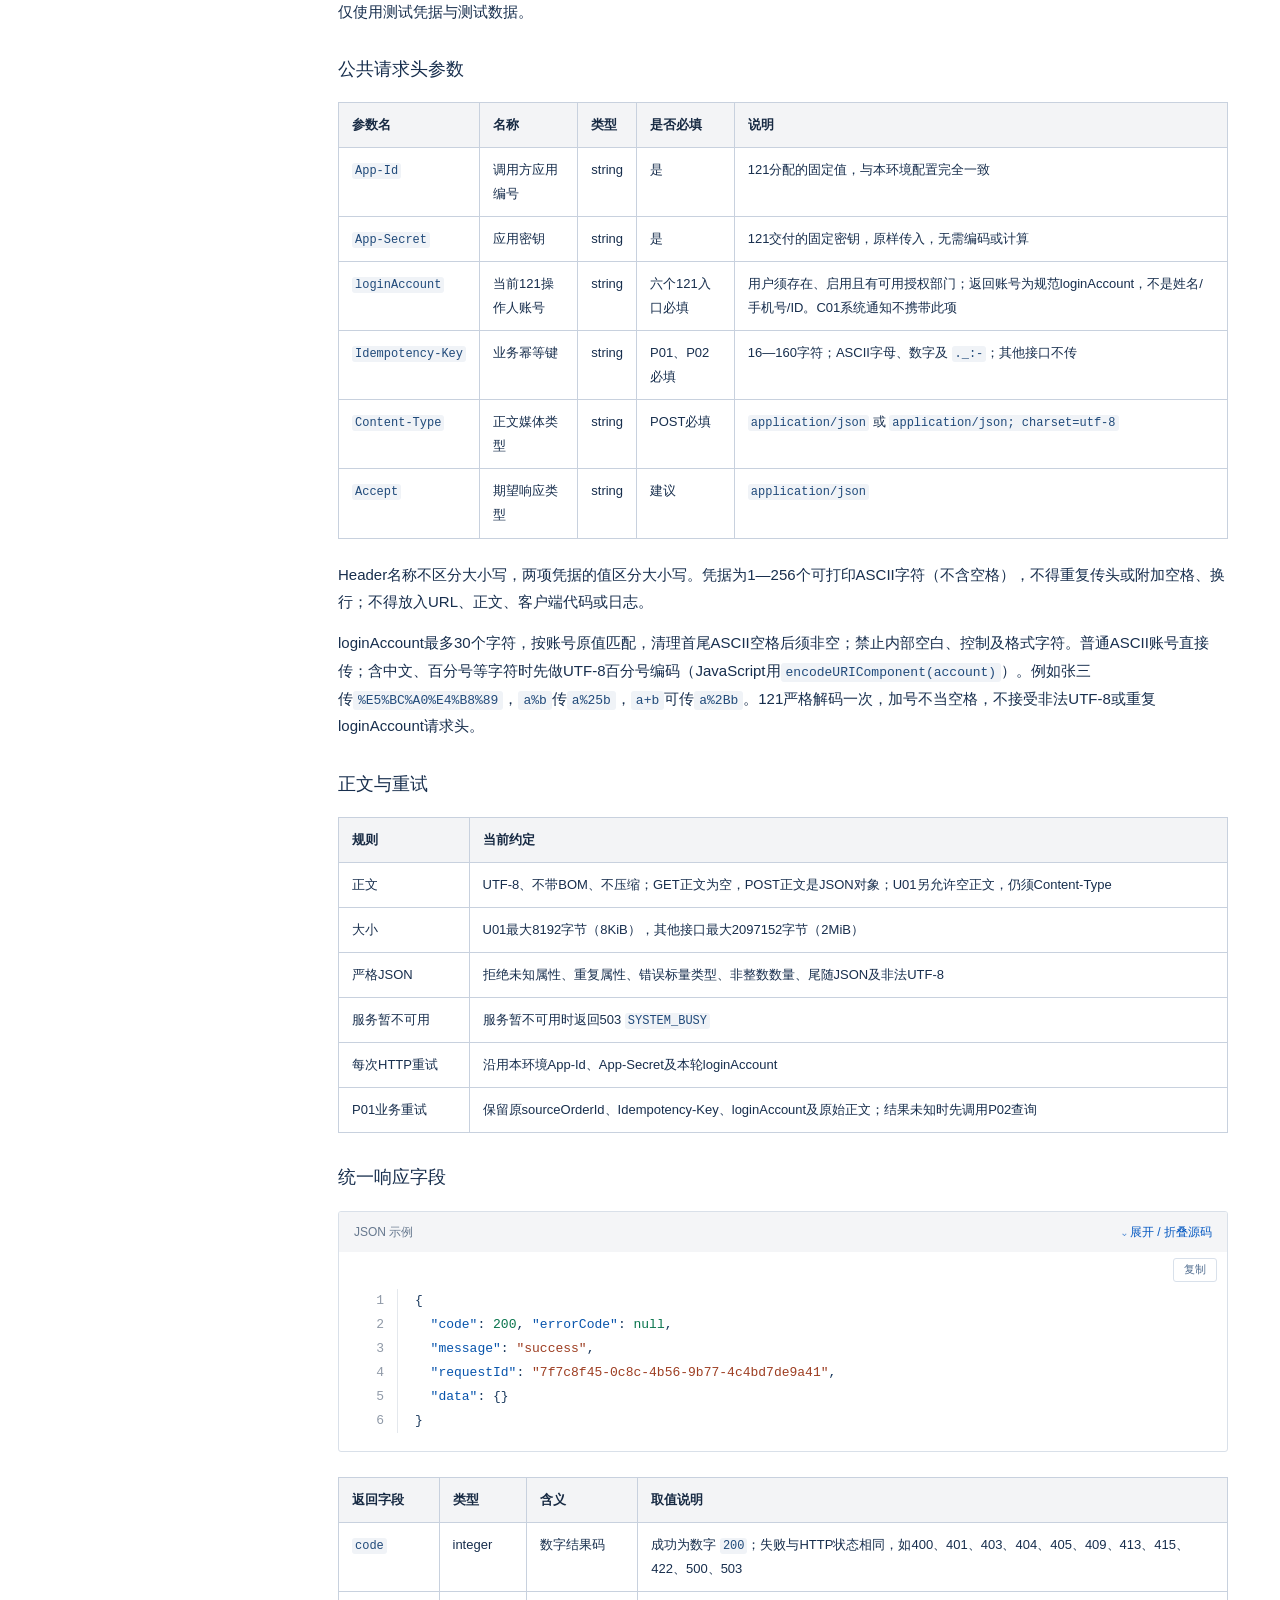
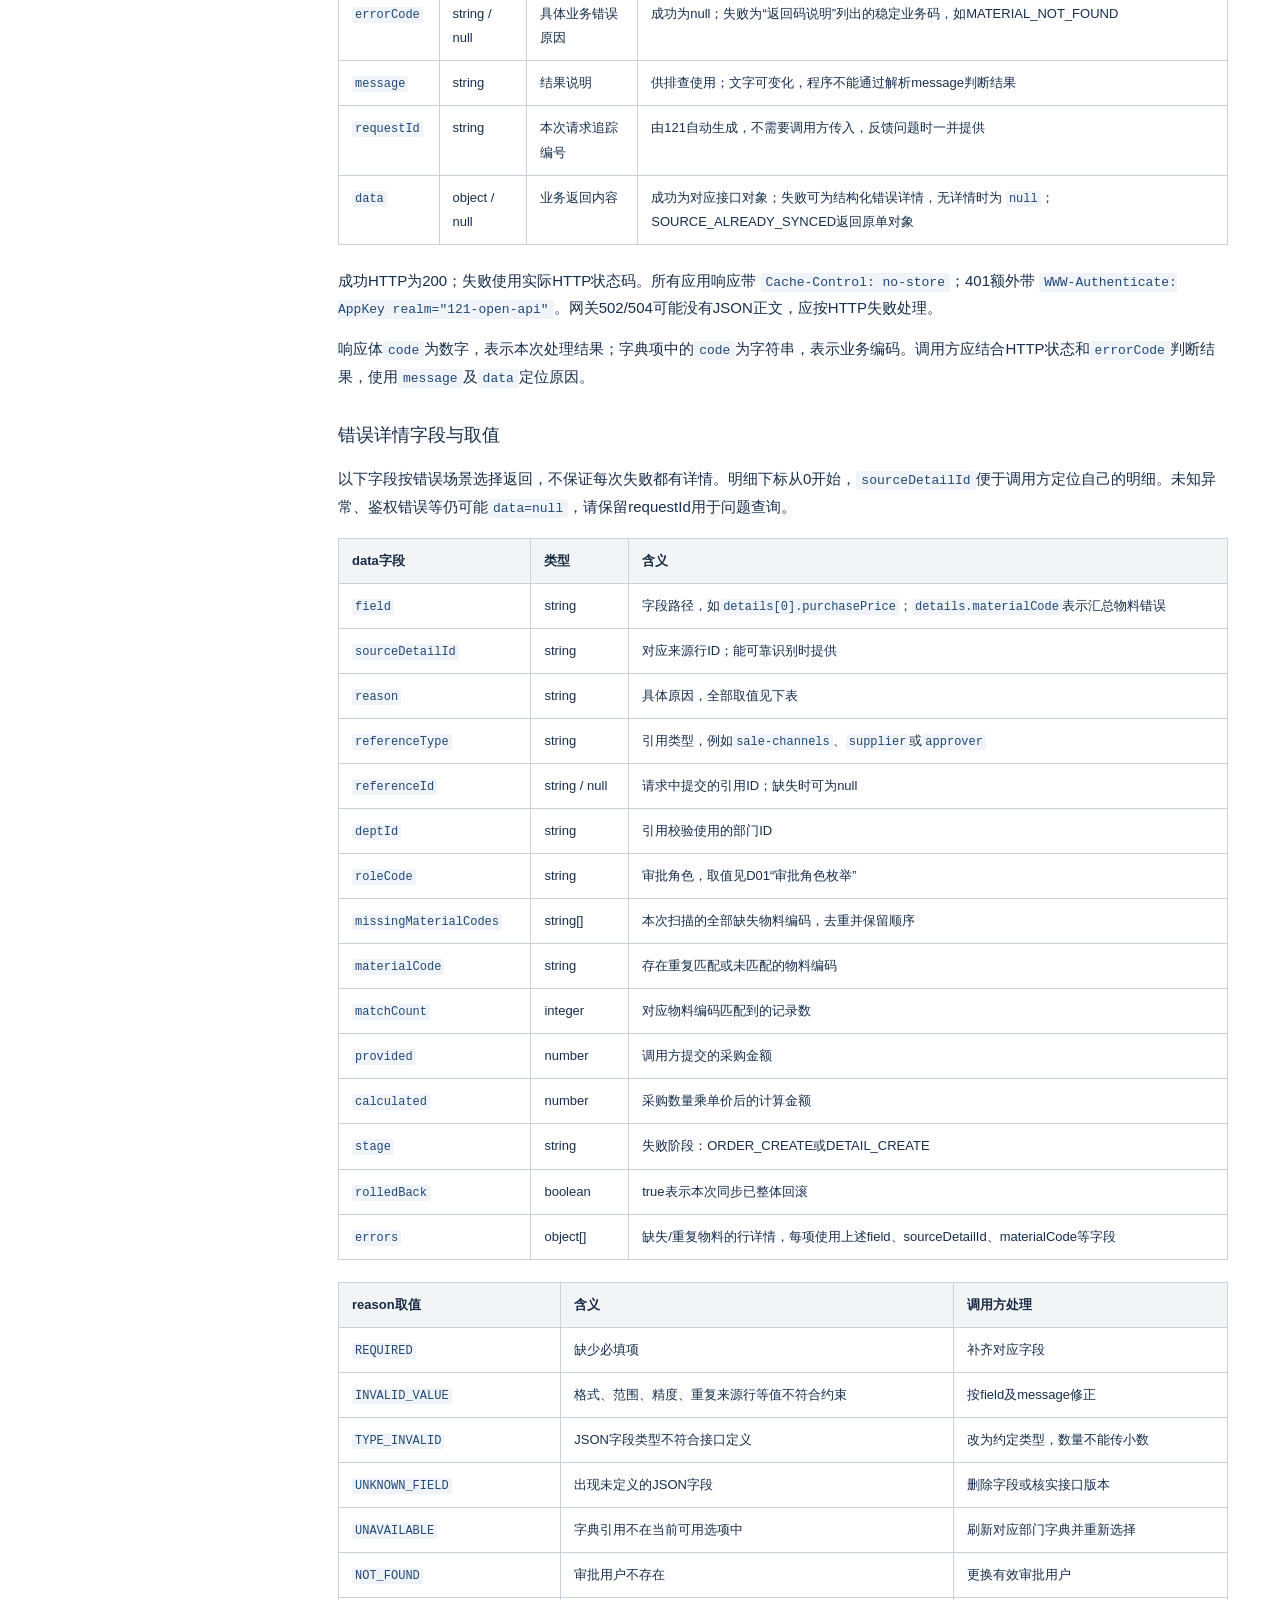
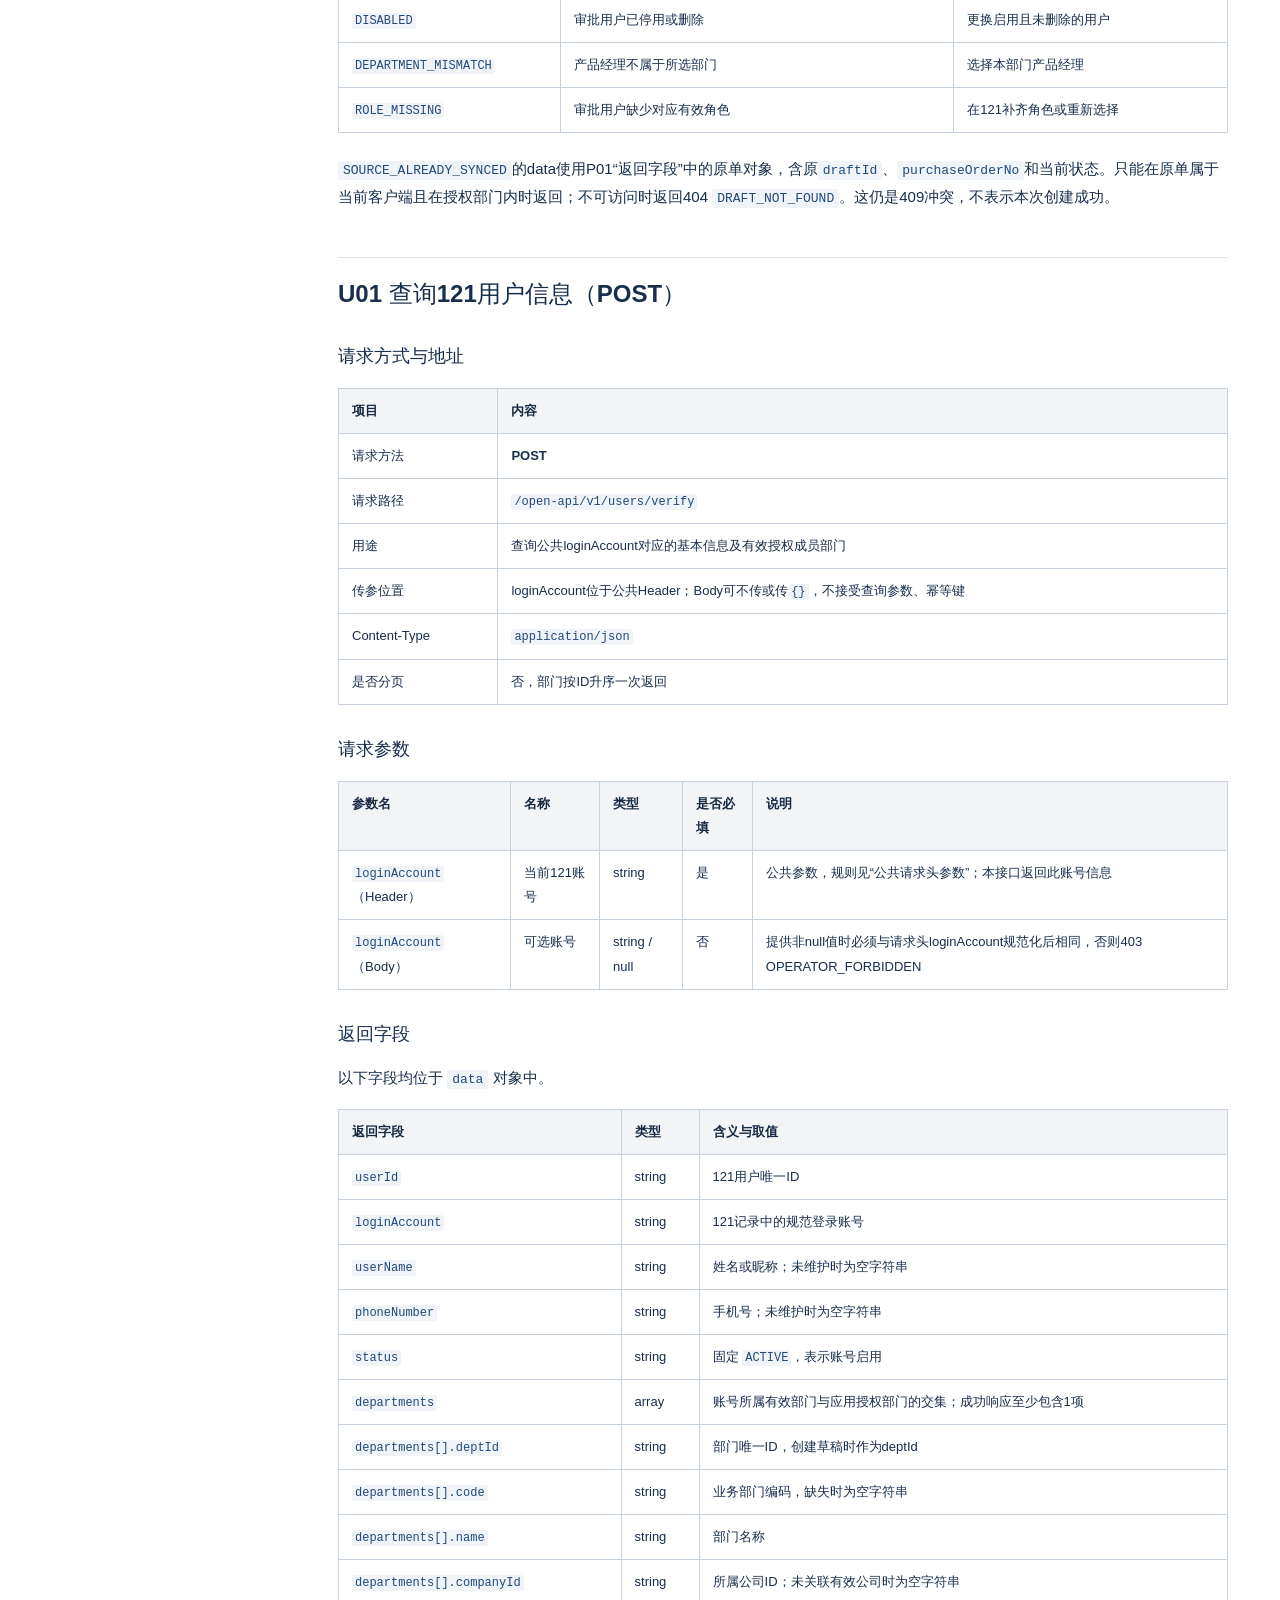
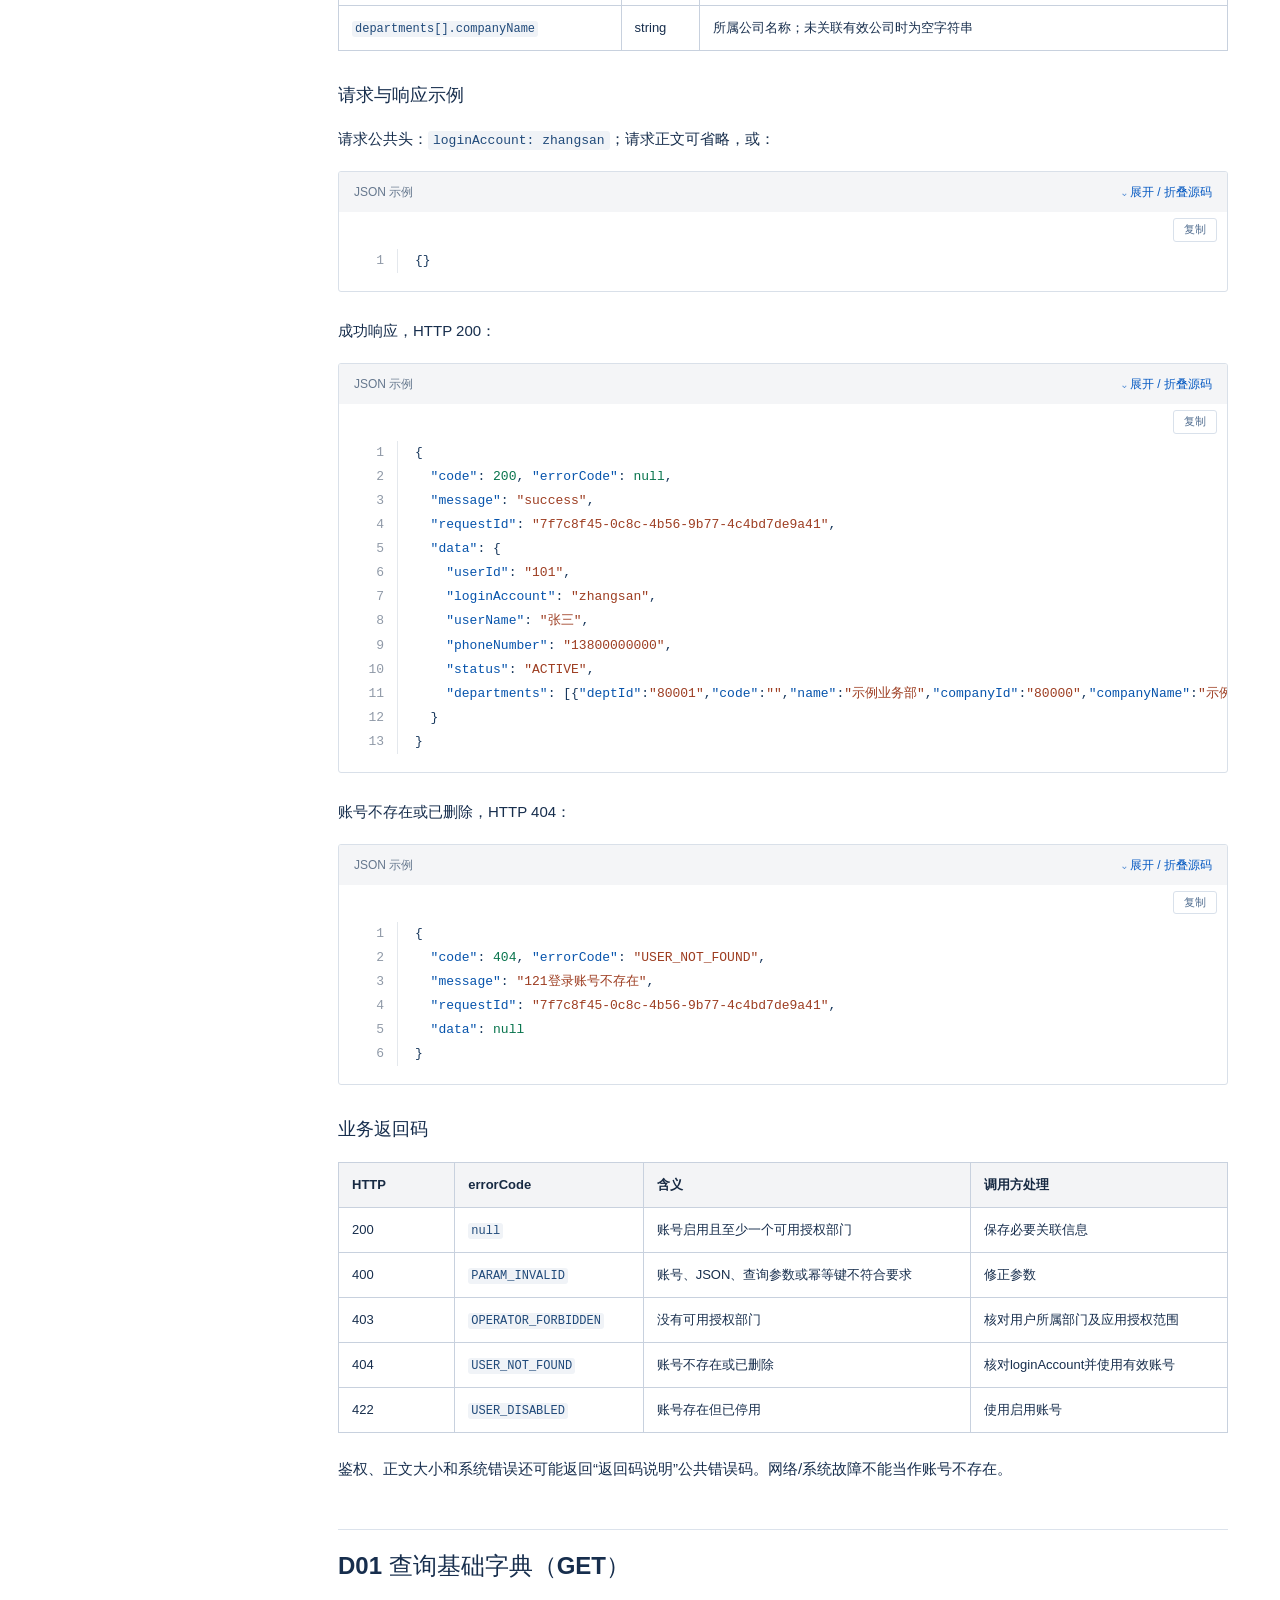
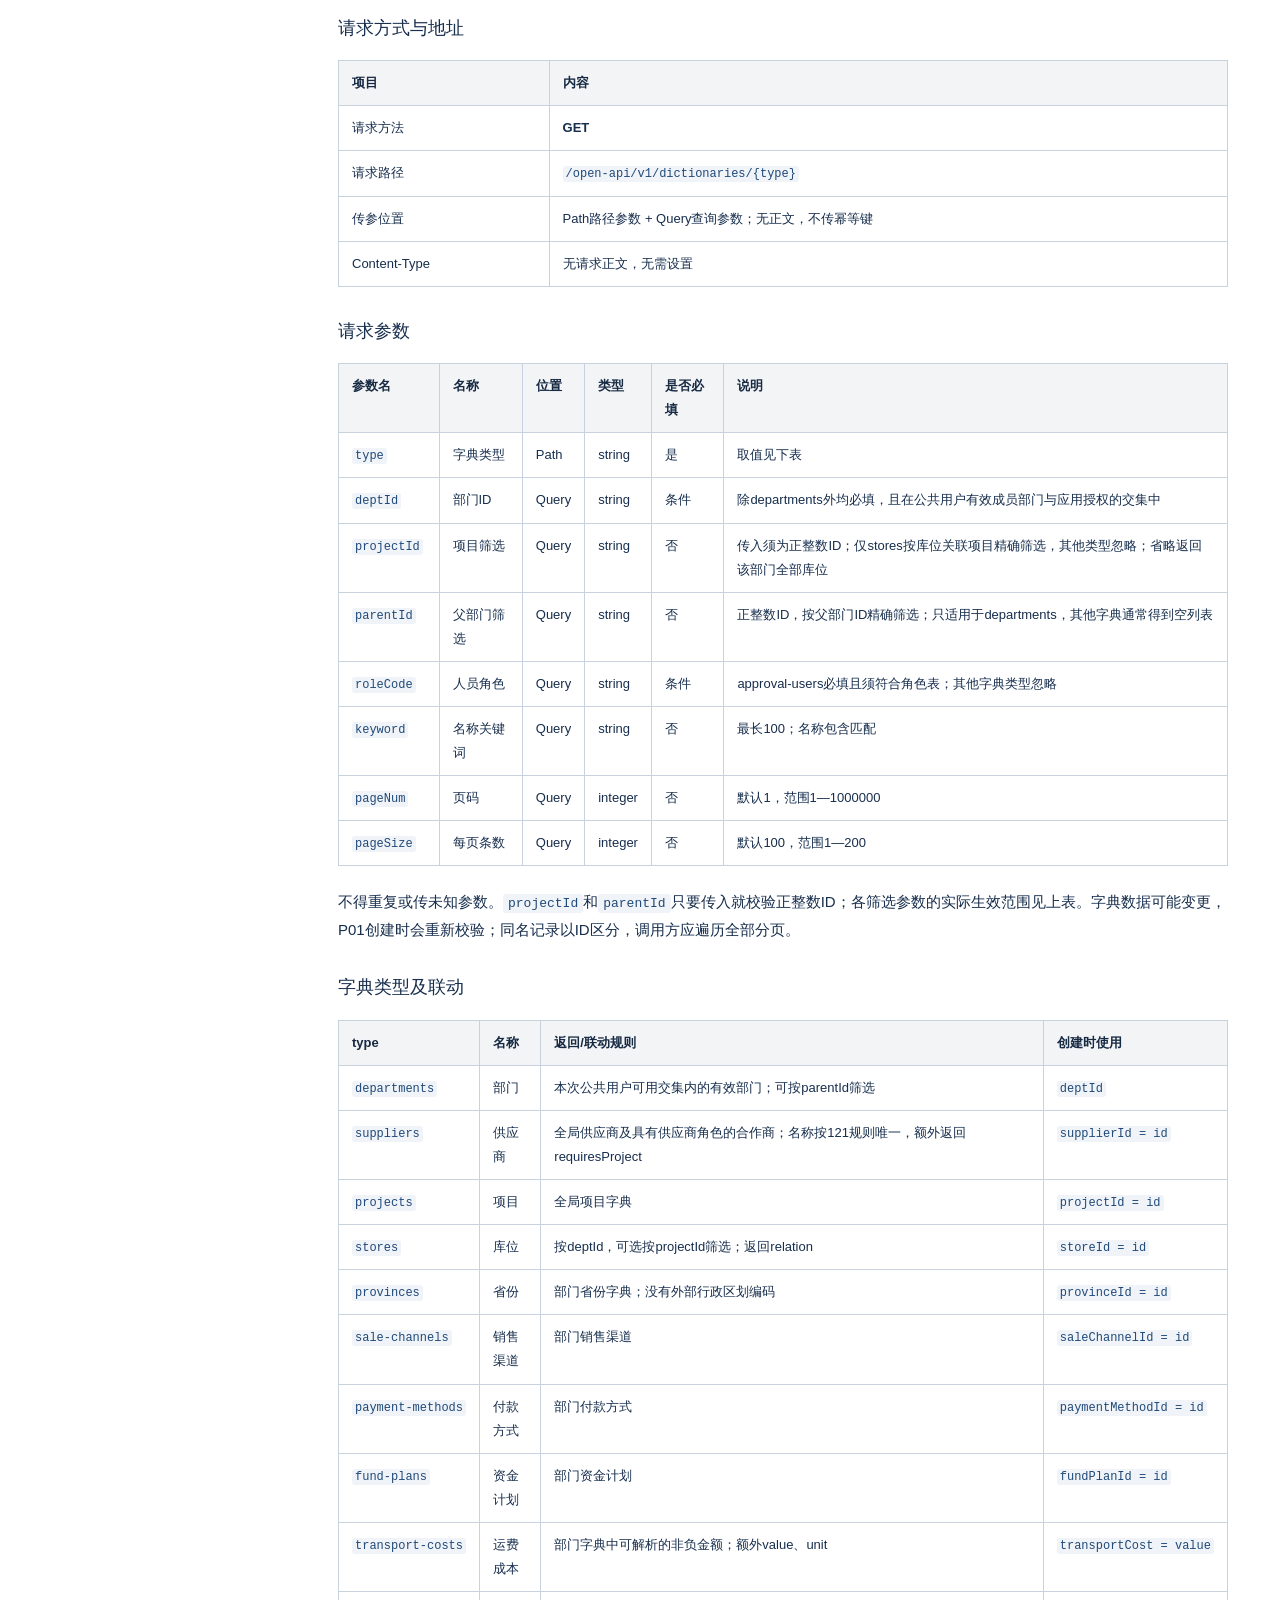
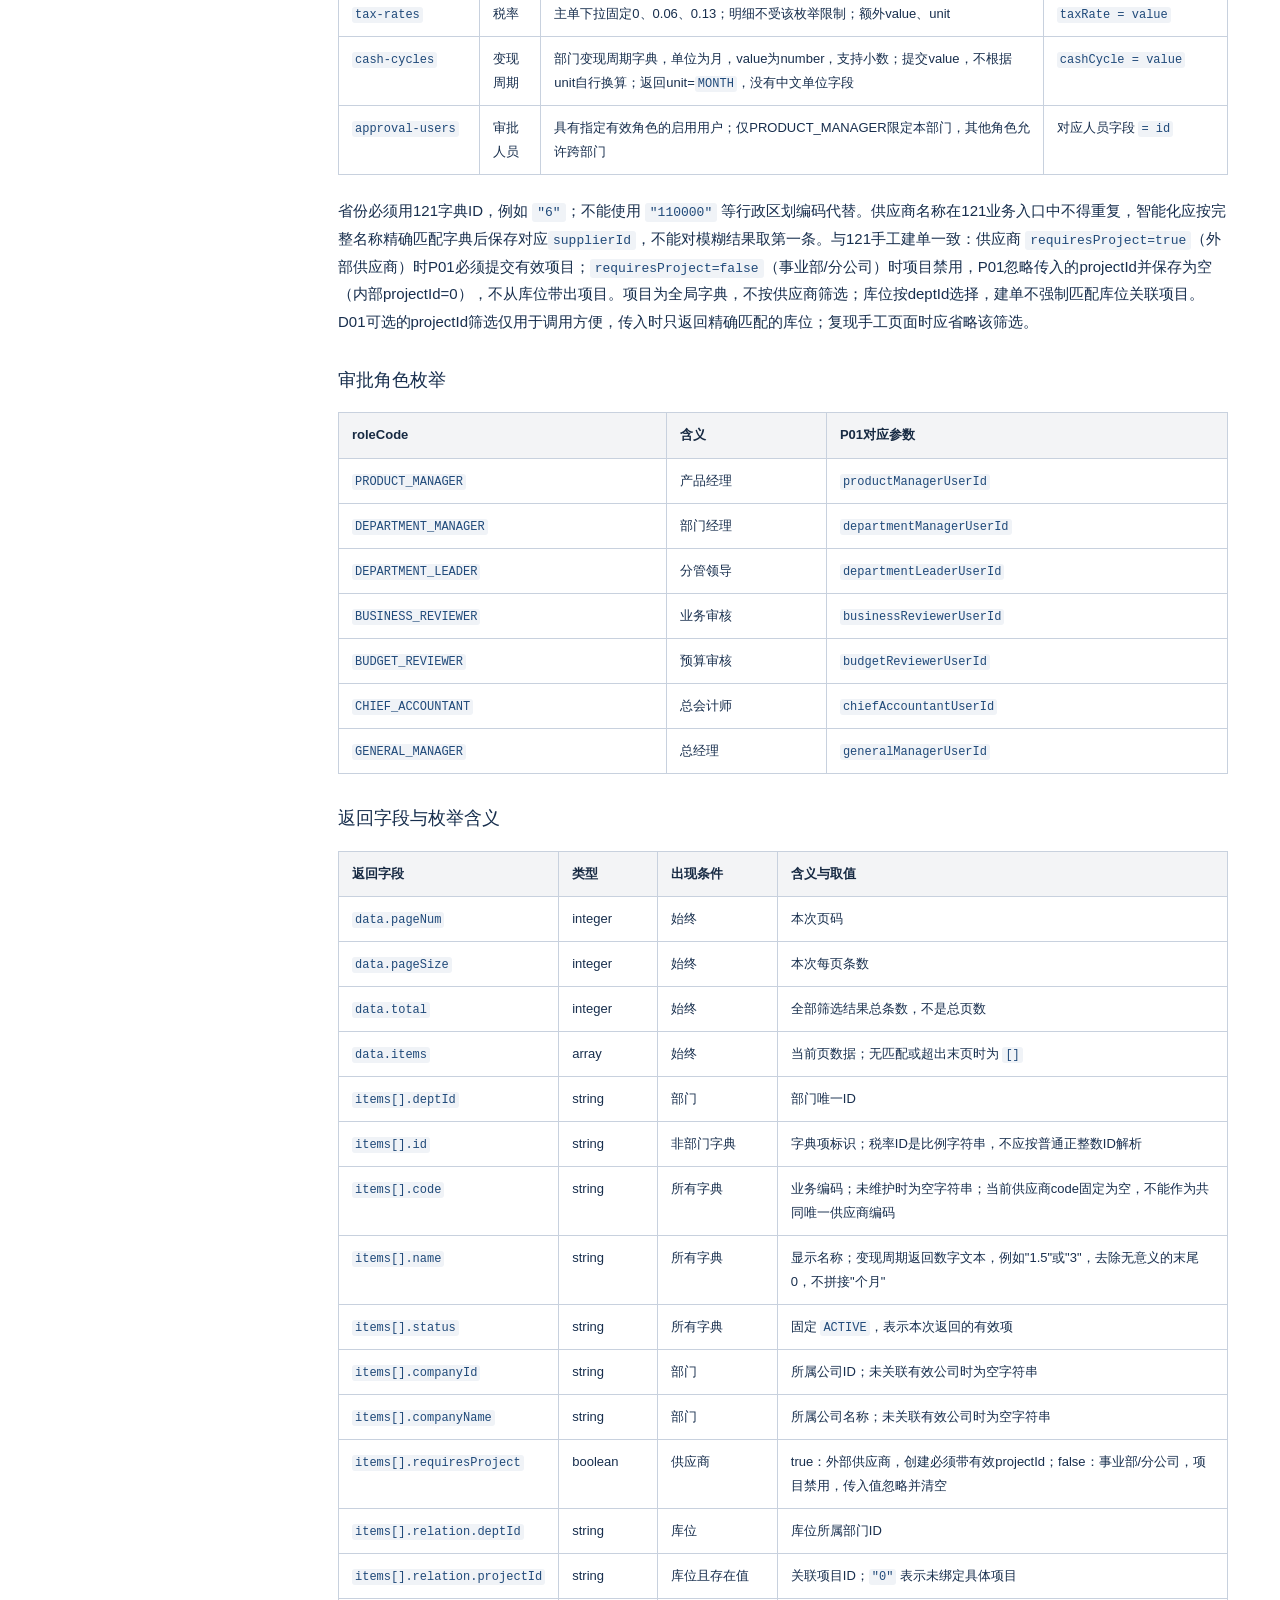
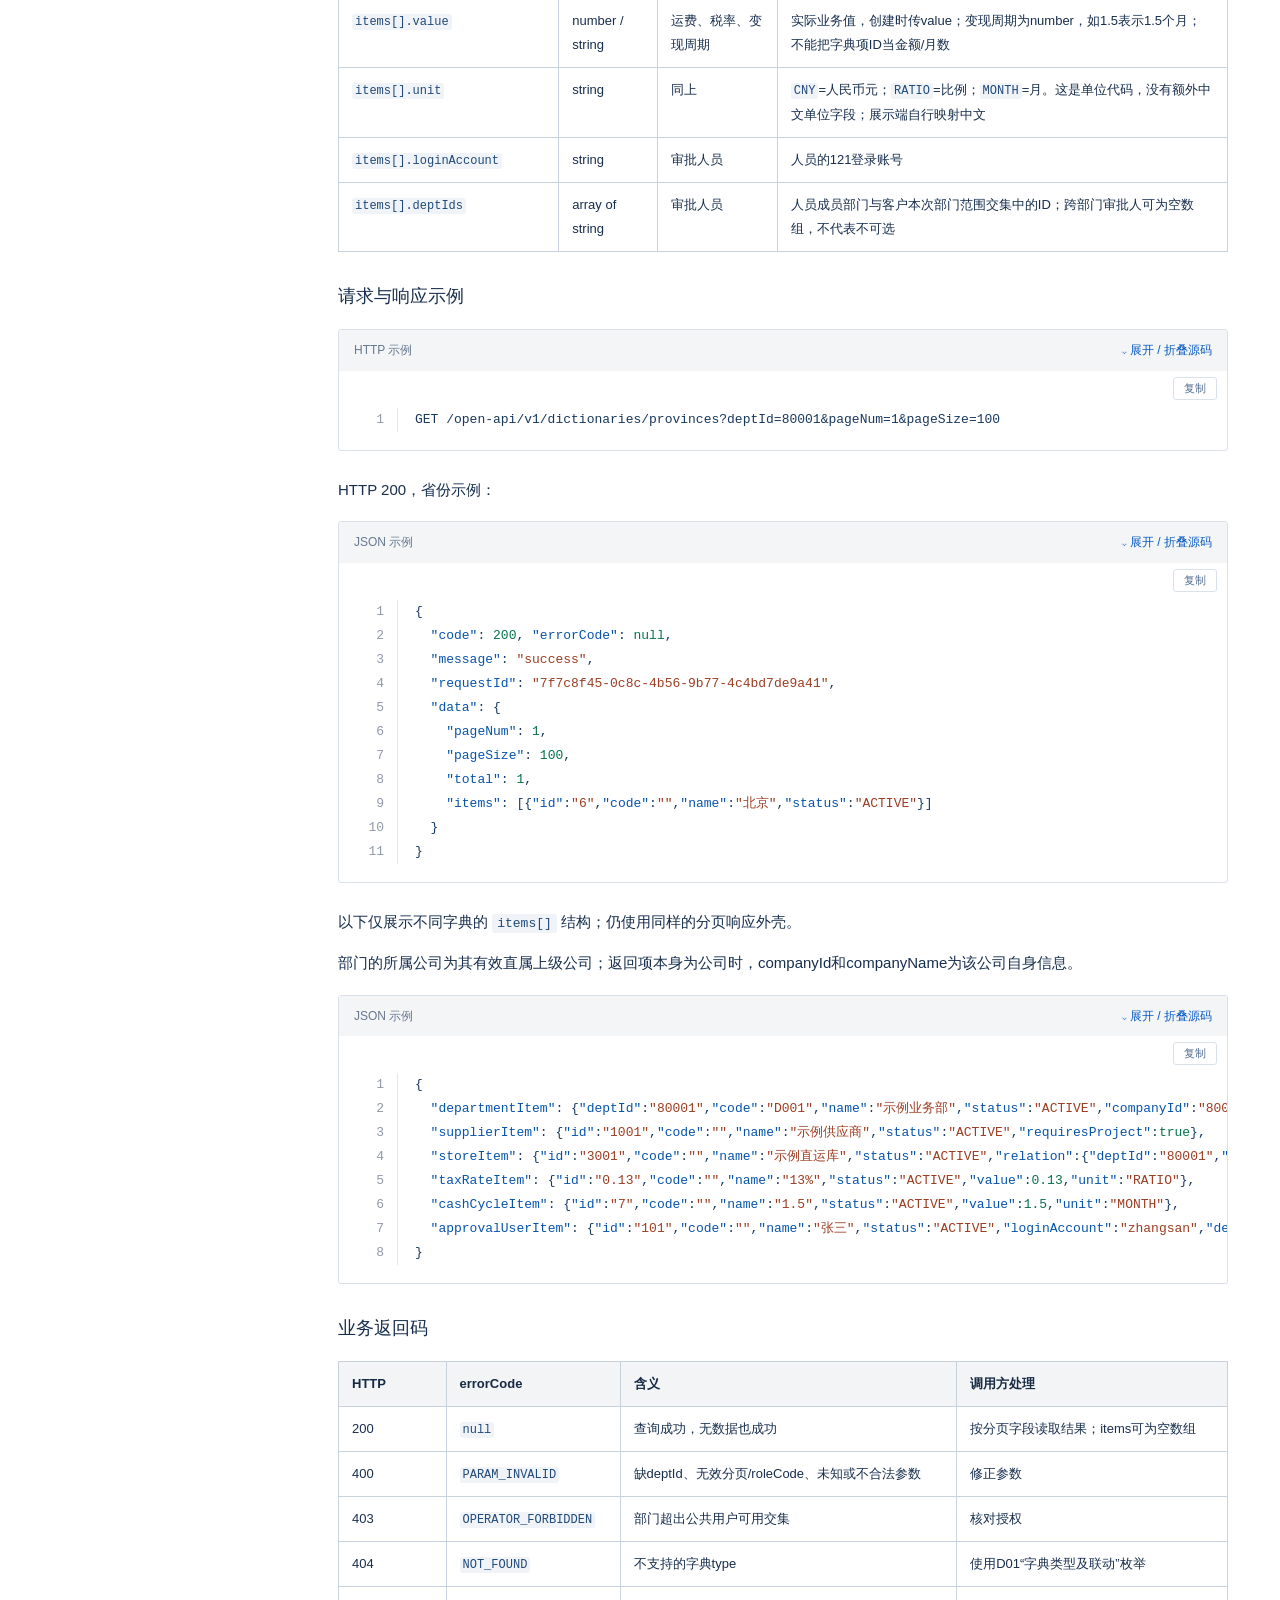
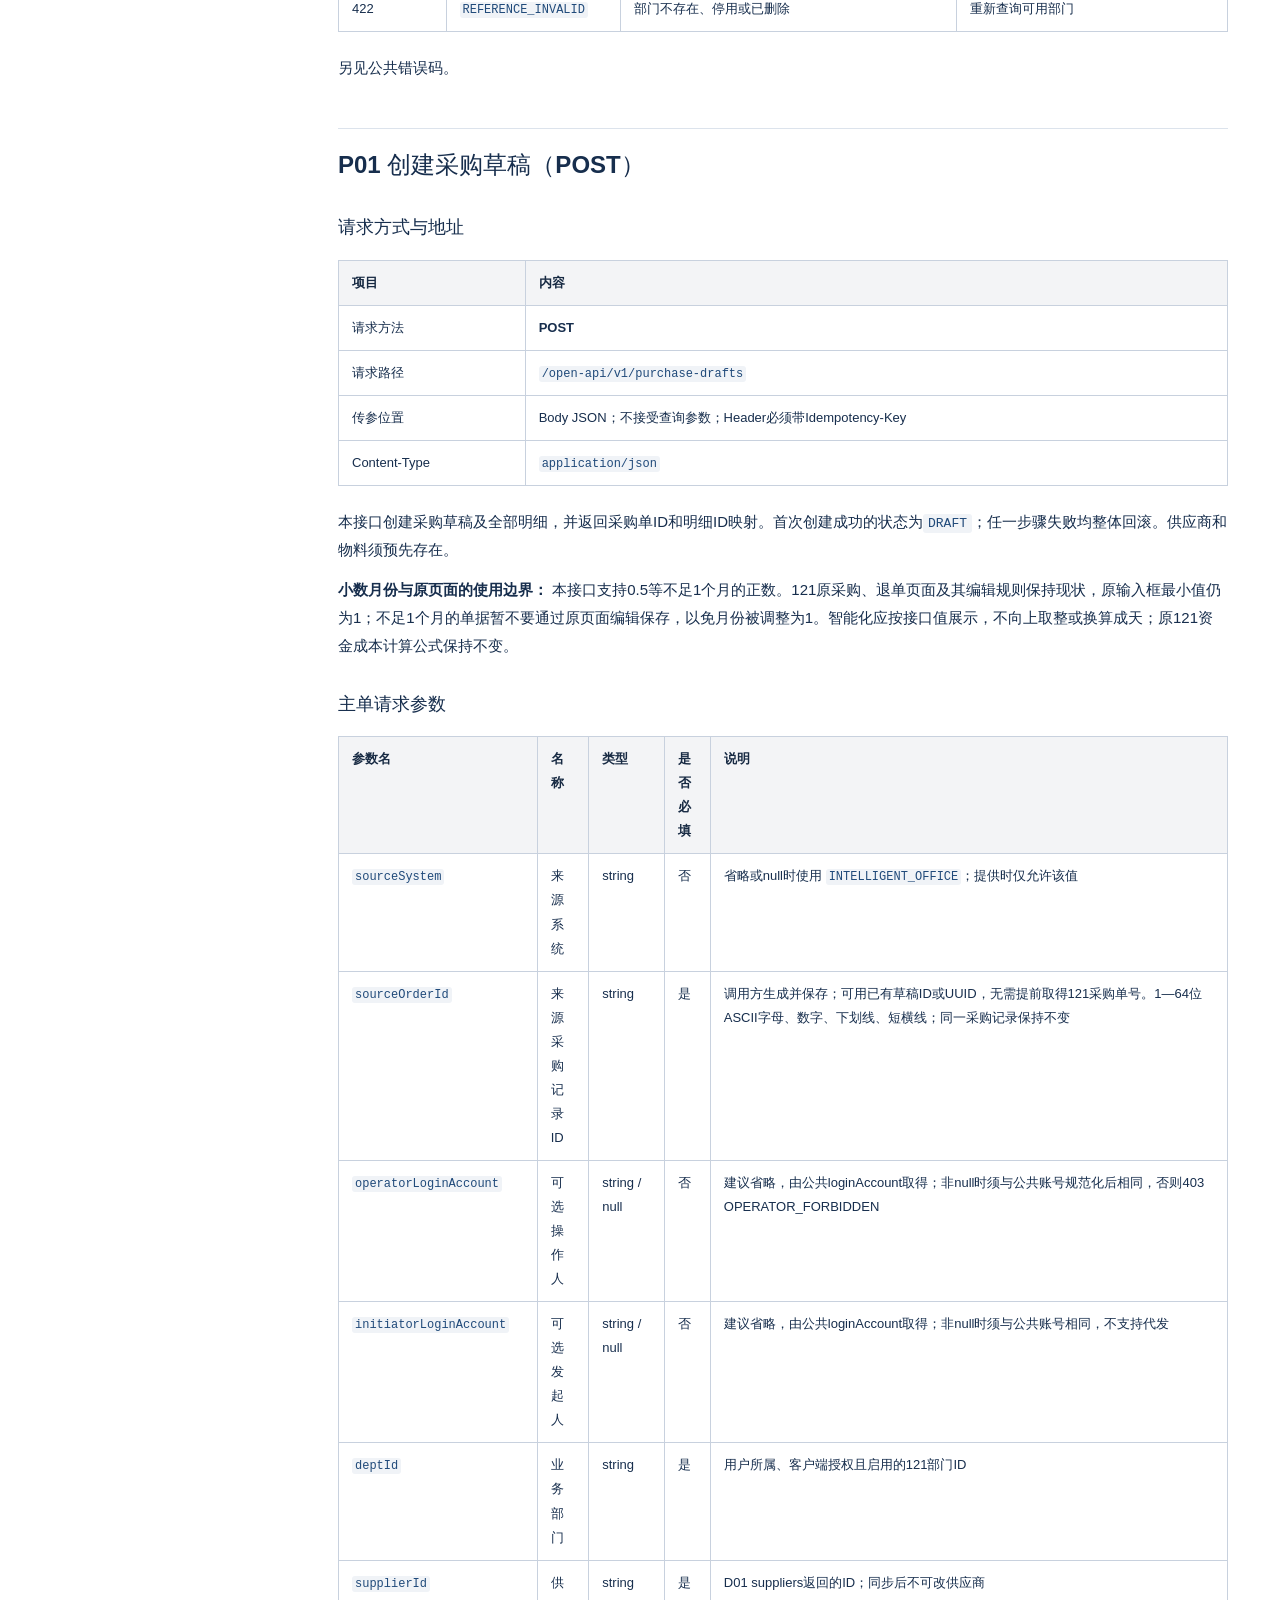
==== commit fe448501: "docs: clarify legacy page limits for fractional months" ====
--- a/index.html
+++ b/index.html
@@ -1171,6 +1171,7 @@
 </tbody>
 </table></div>
 <p>本接口创建采购草稿及全部明细，并返回采购单ID和明细ID映射。首次创建成功的状态为<code>DRAFT</code>；任一步骤失败均整体回滚。供应商和物料须预先存在。</p>
+<p><strong>小数月份与原页面的使用边界：</strong> 本接口支持0.5等不足1个月的正数。121原采购、退单页面及其编辑规则保持现状，原输入框最小值仍为1；不足1个月的单据暂不要通过原页面编辑保存，以免月份被调整为1。智能化应按接口值展示，不向上取整或换算成天；原121资金成本计算公式保持不变。</p>
 <h3 id="section-4-2">主单请求参数</h3>
 <div class="table-scroll" tabindex="0"><table>
 <thead>
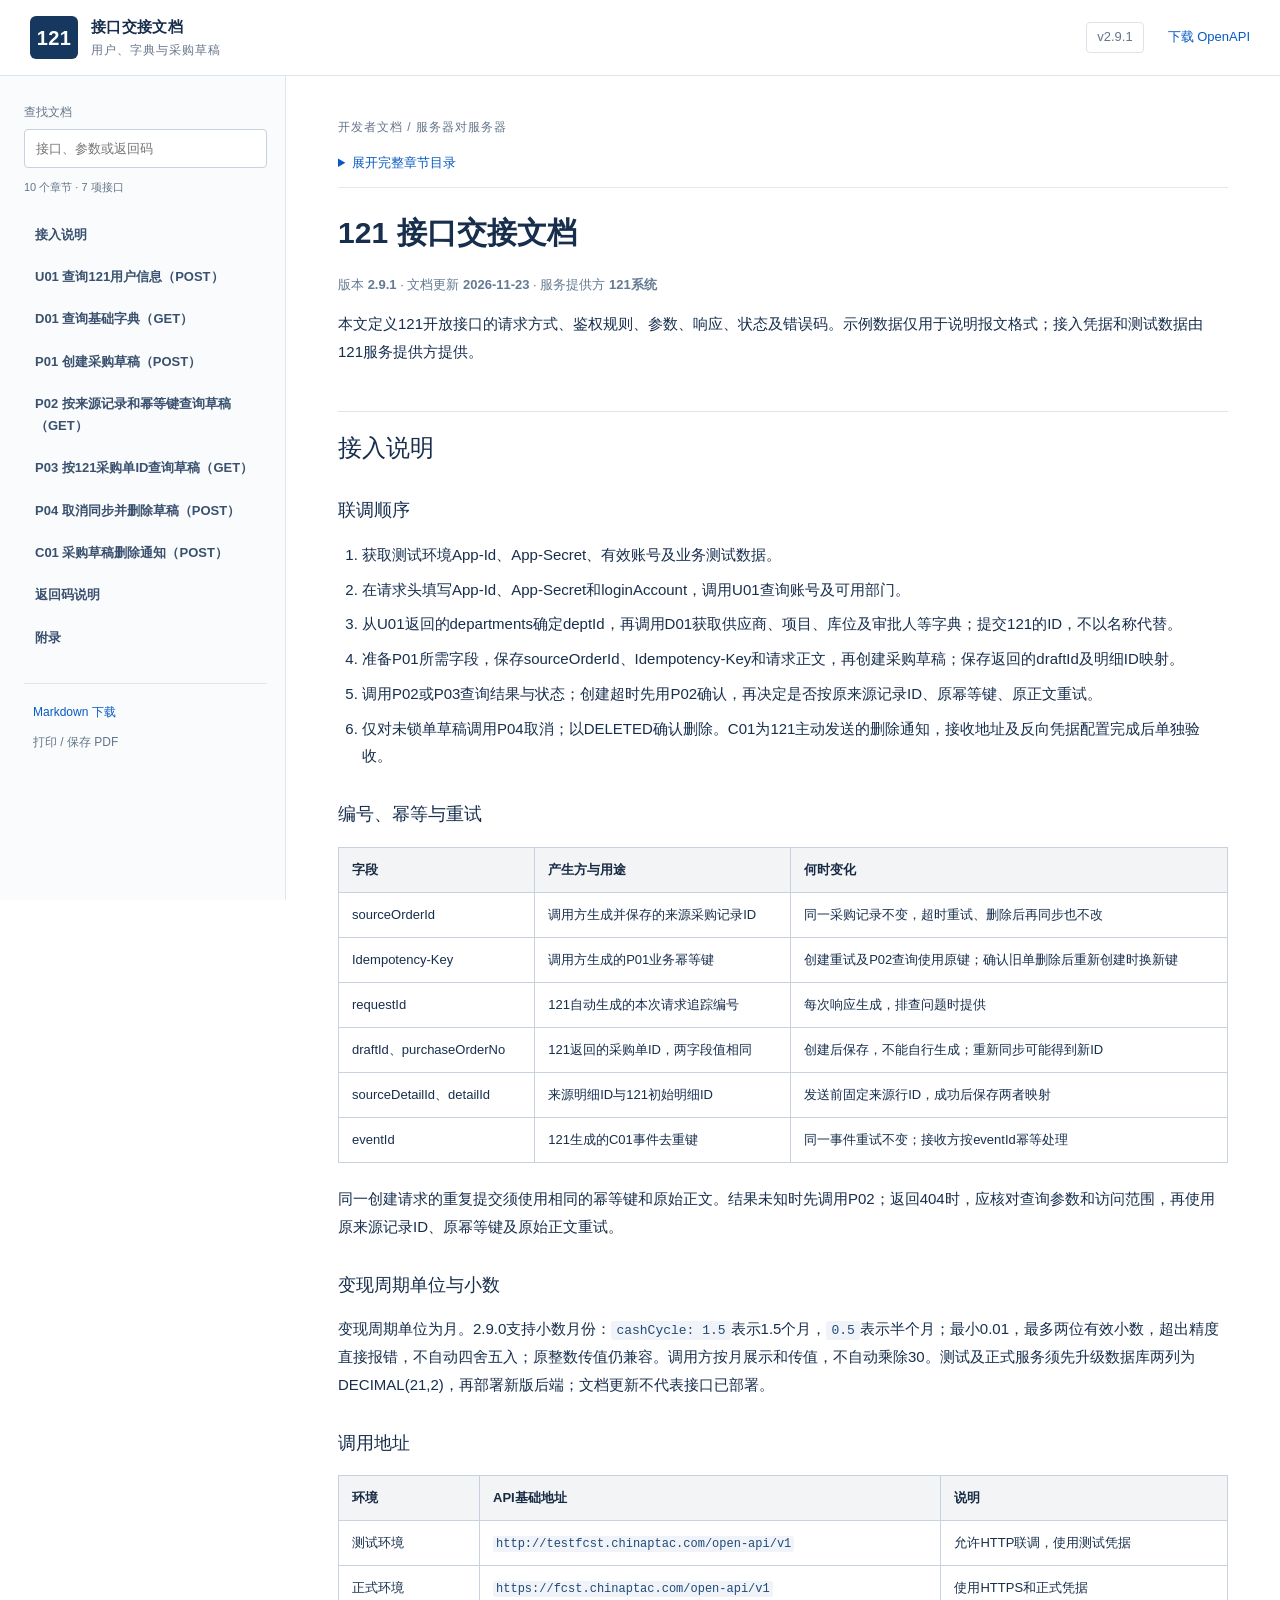
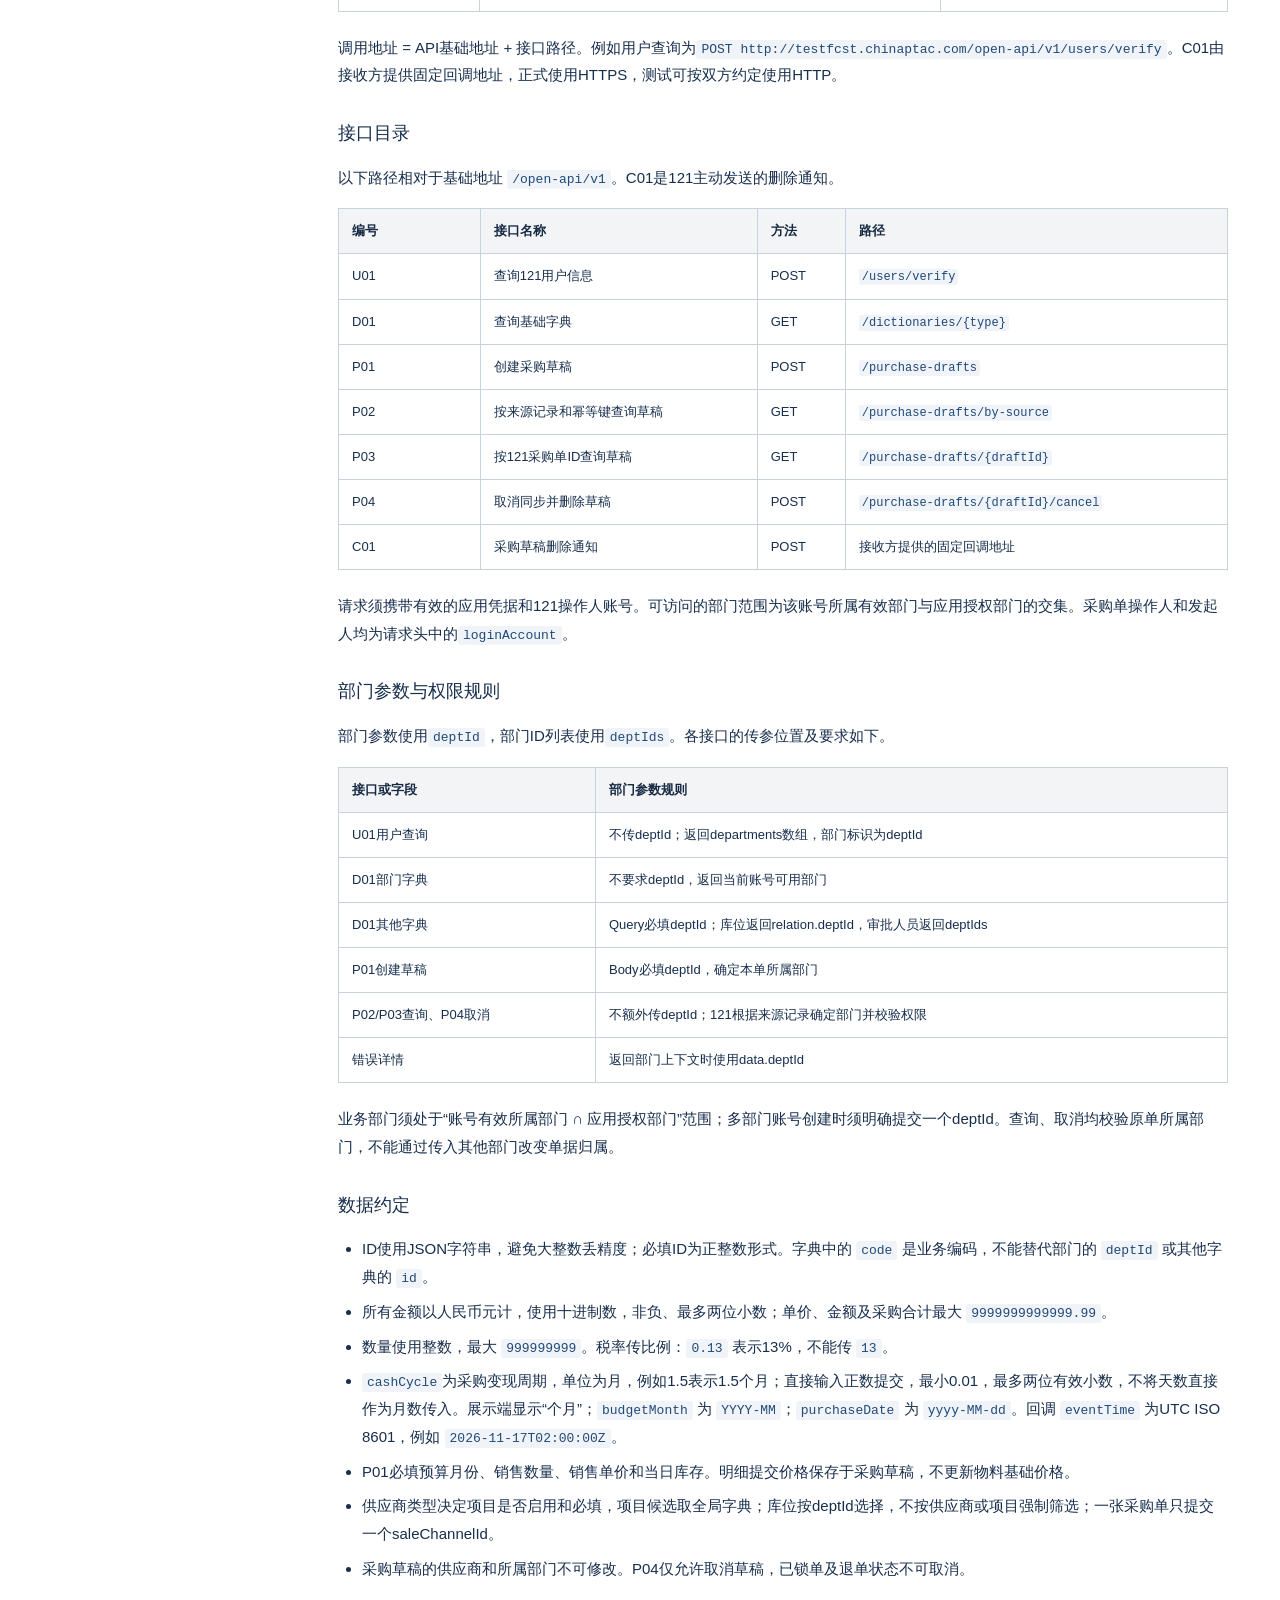
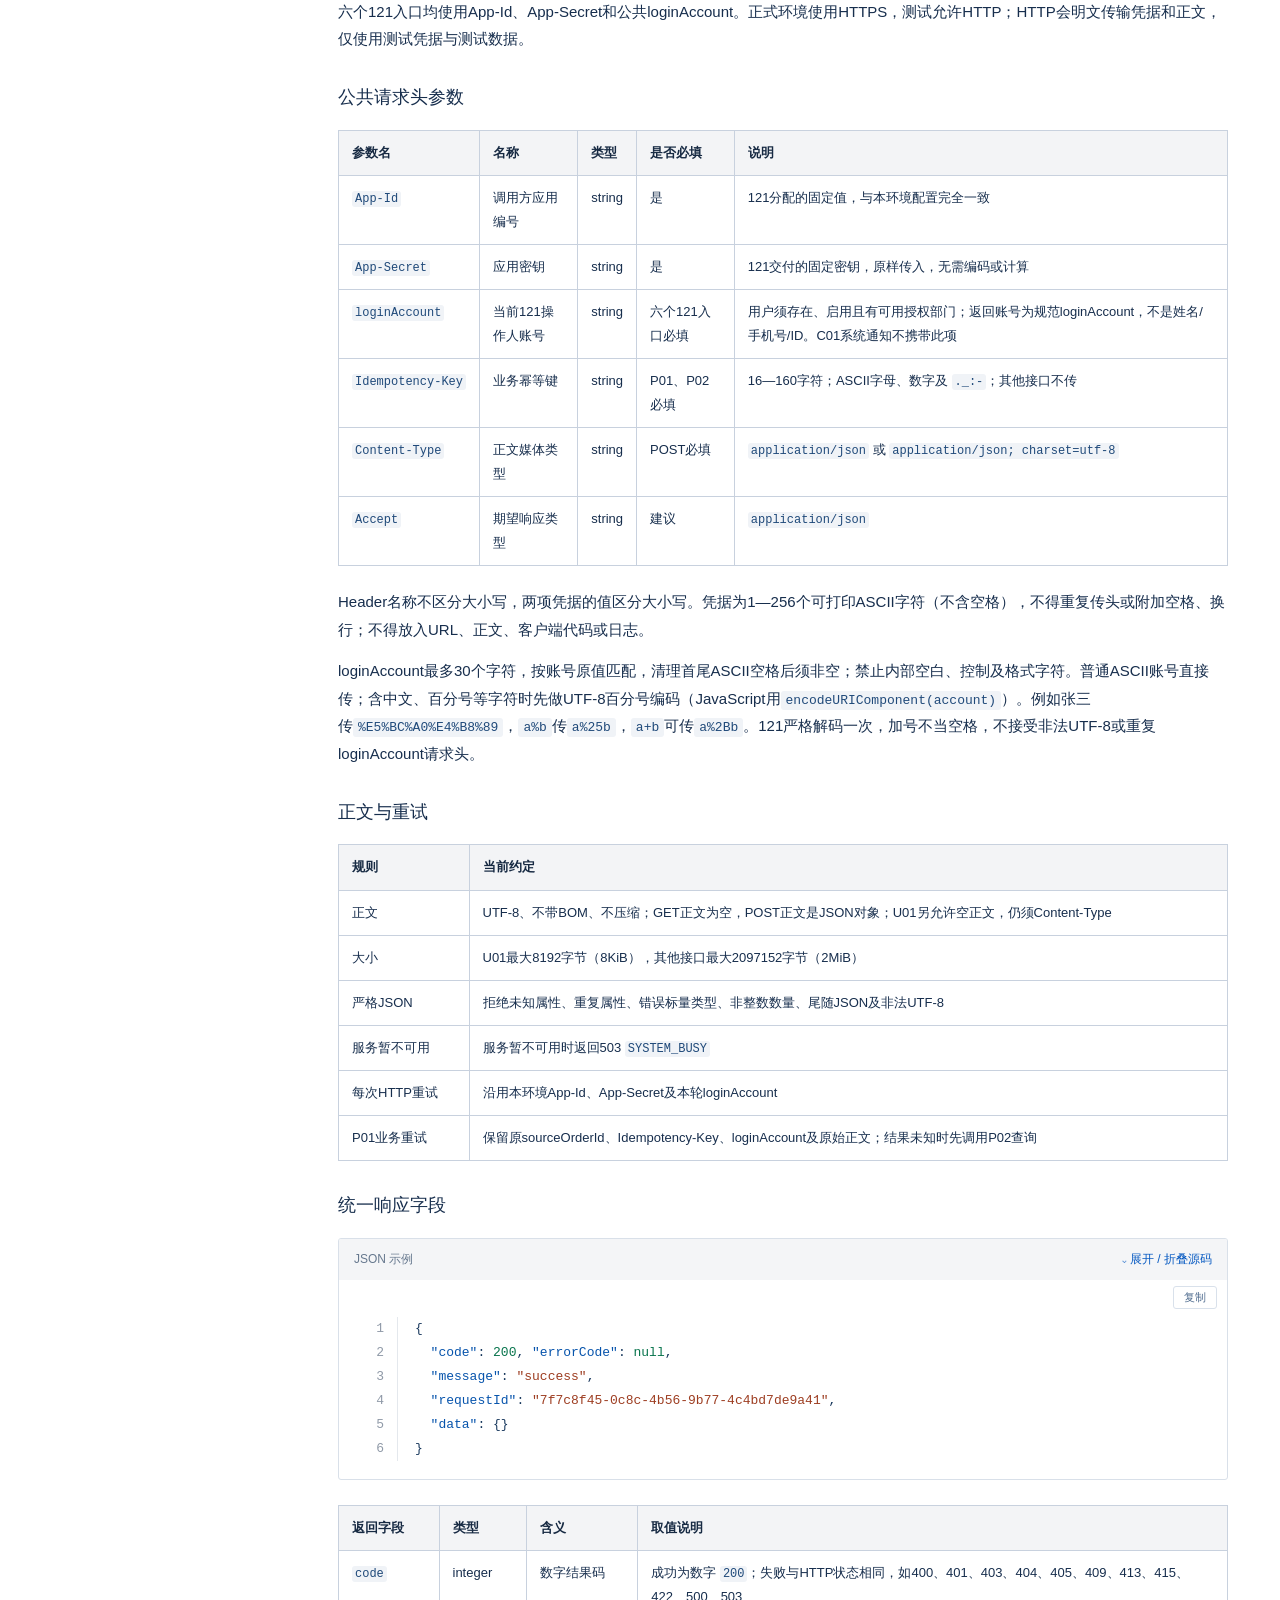
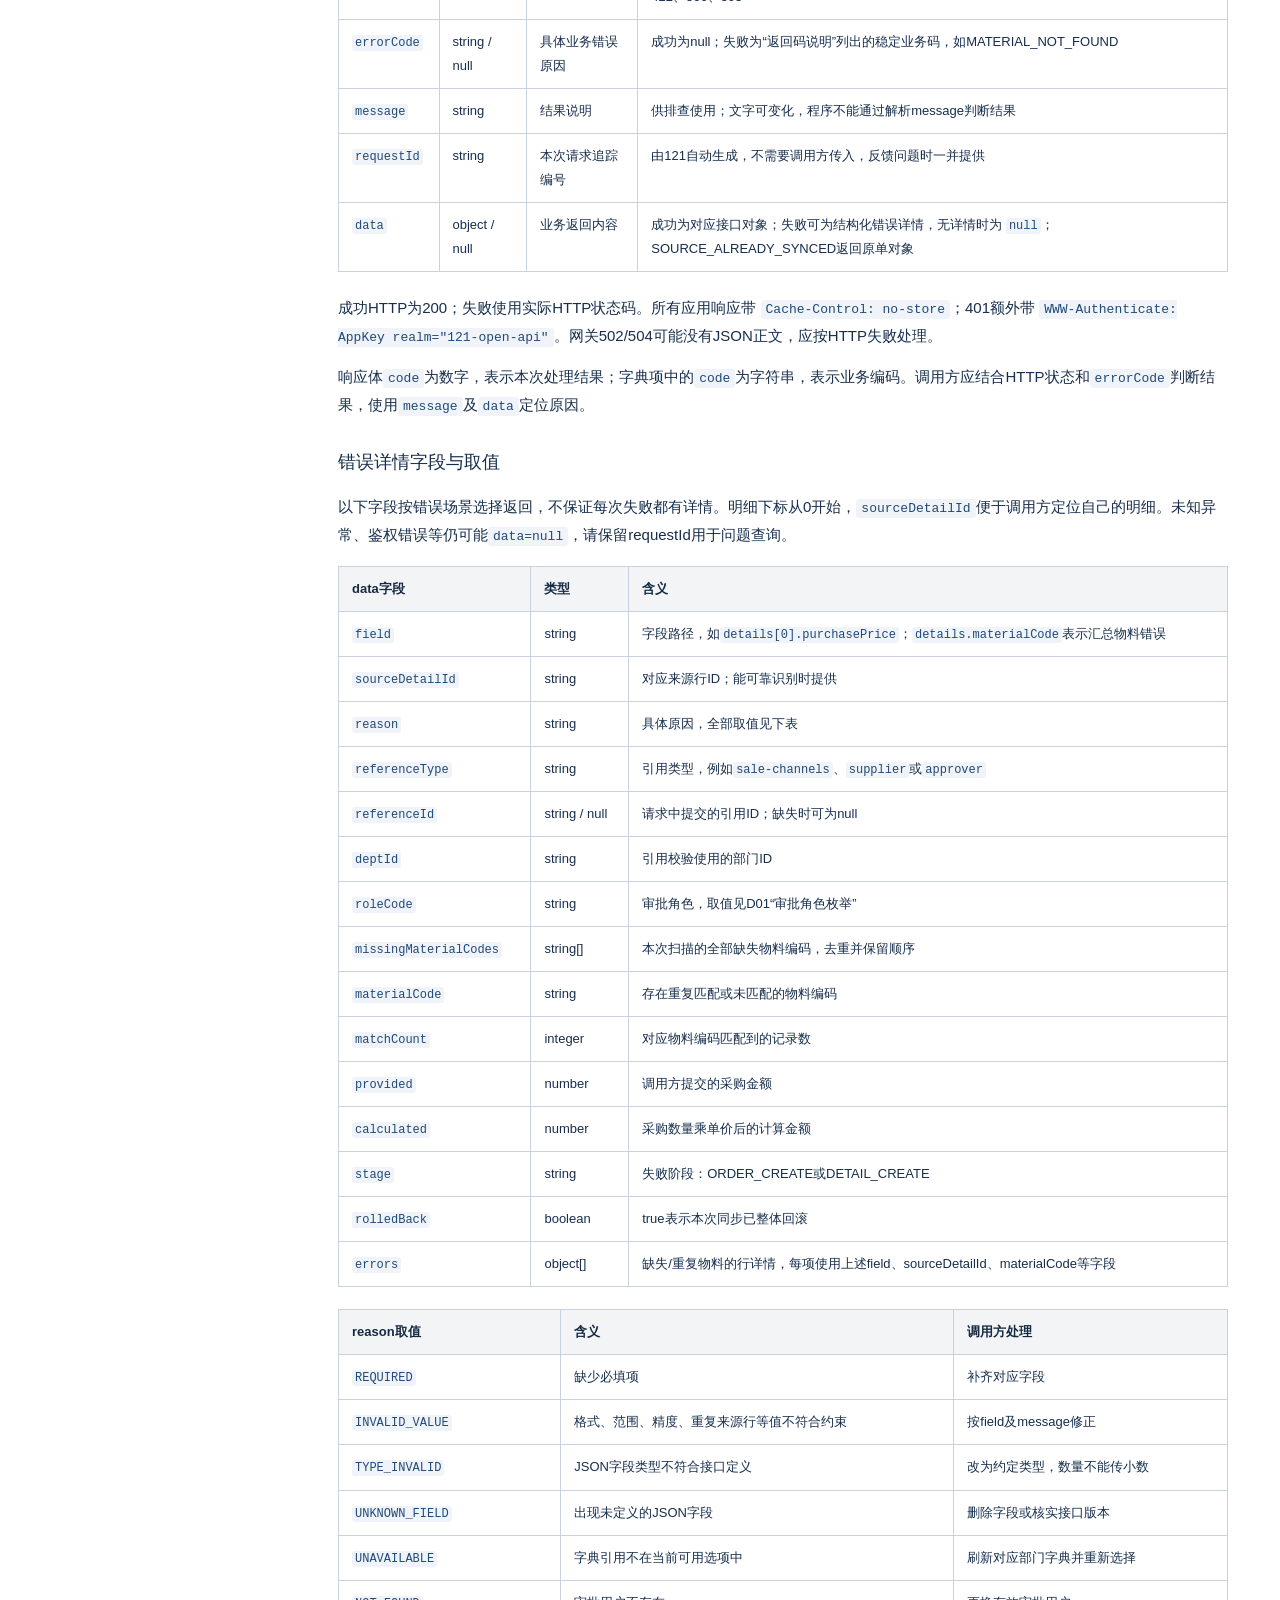
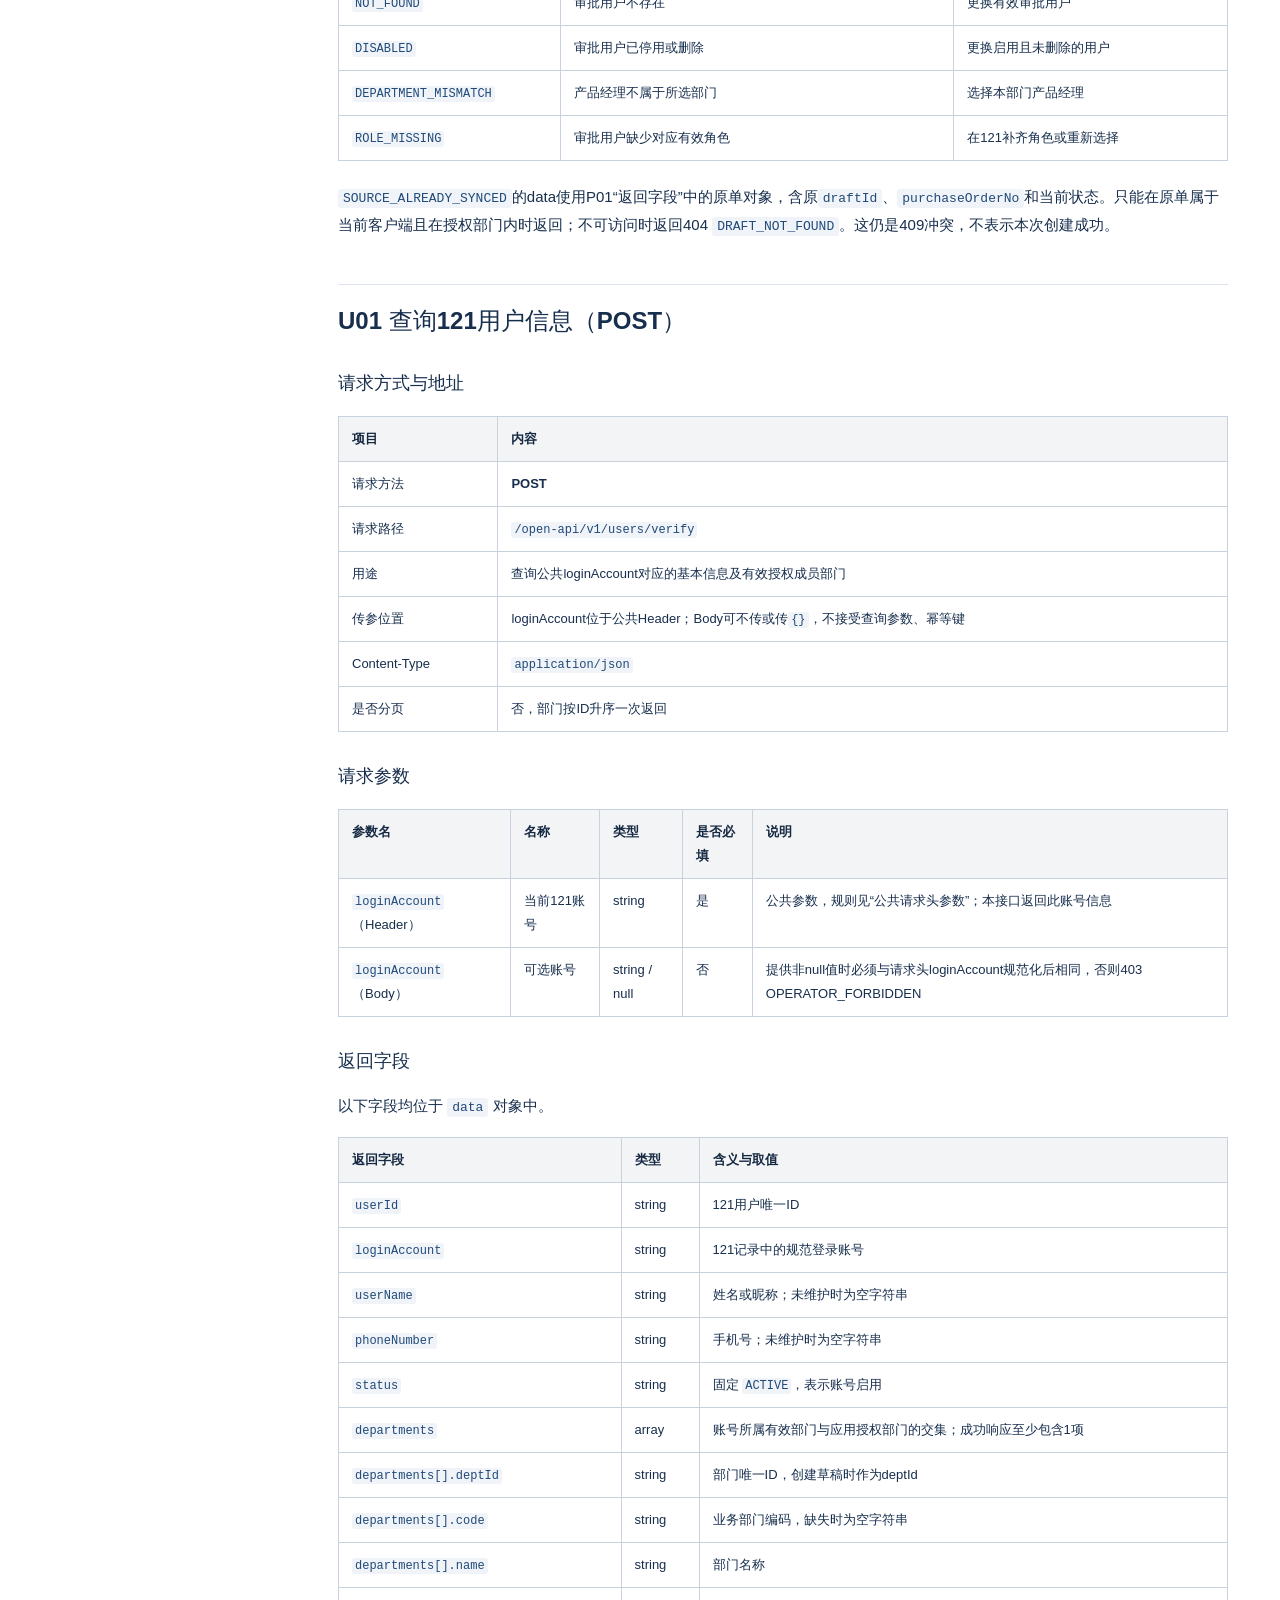
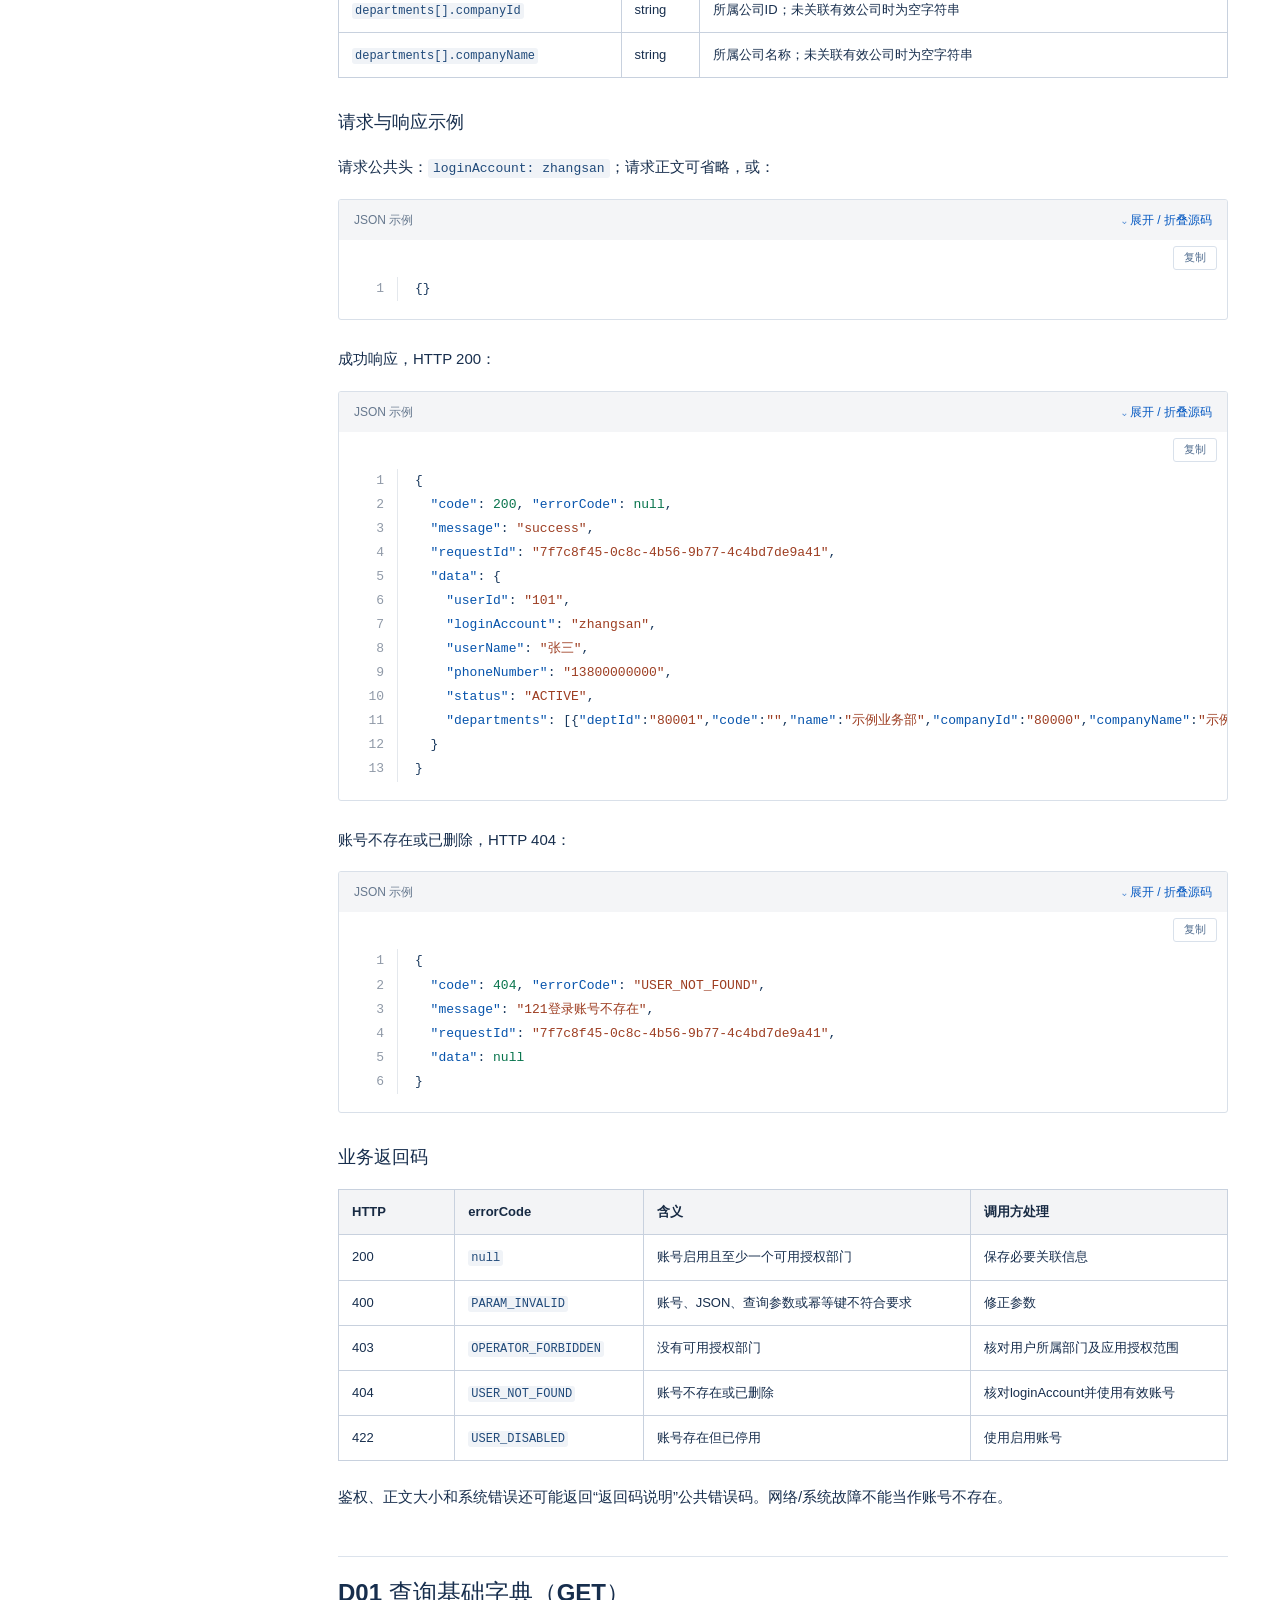
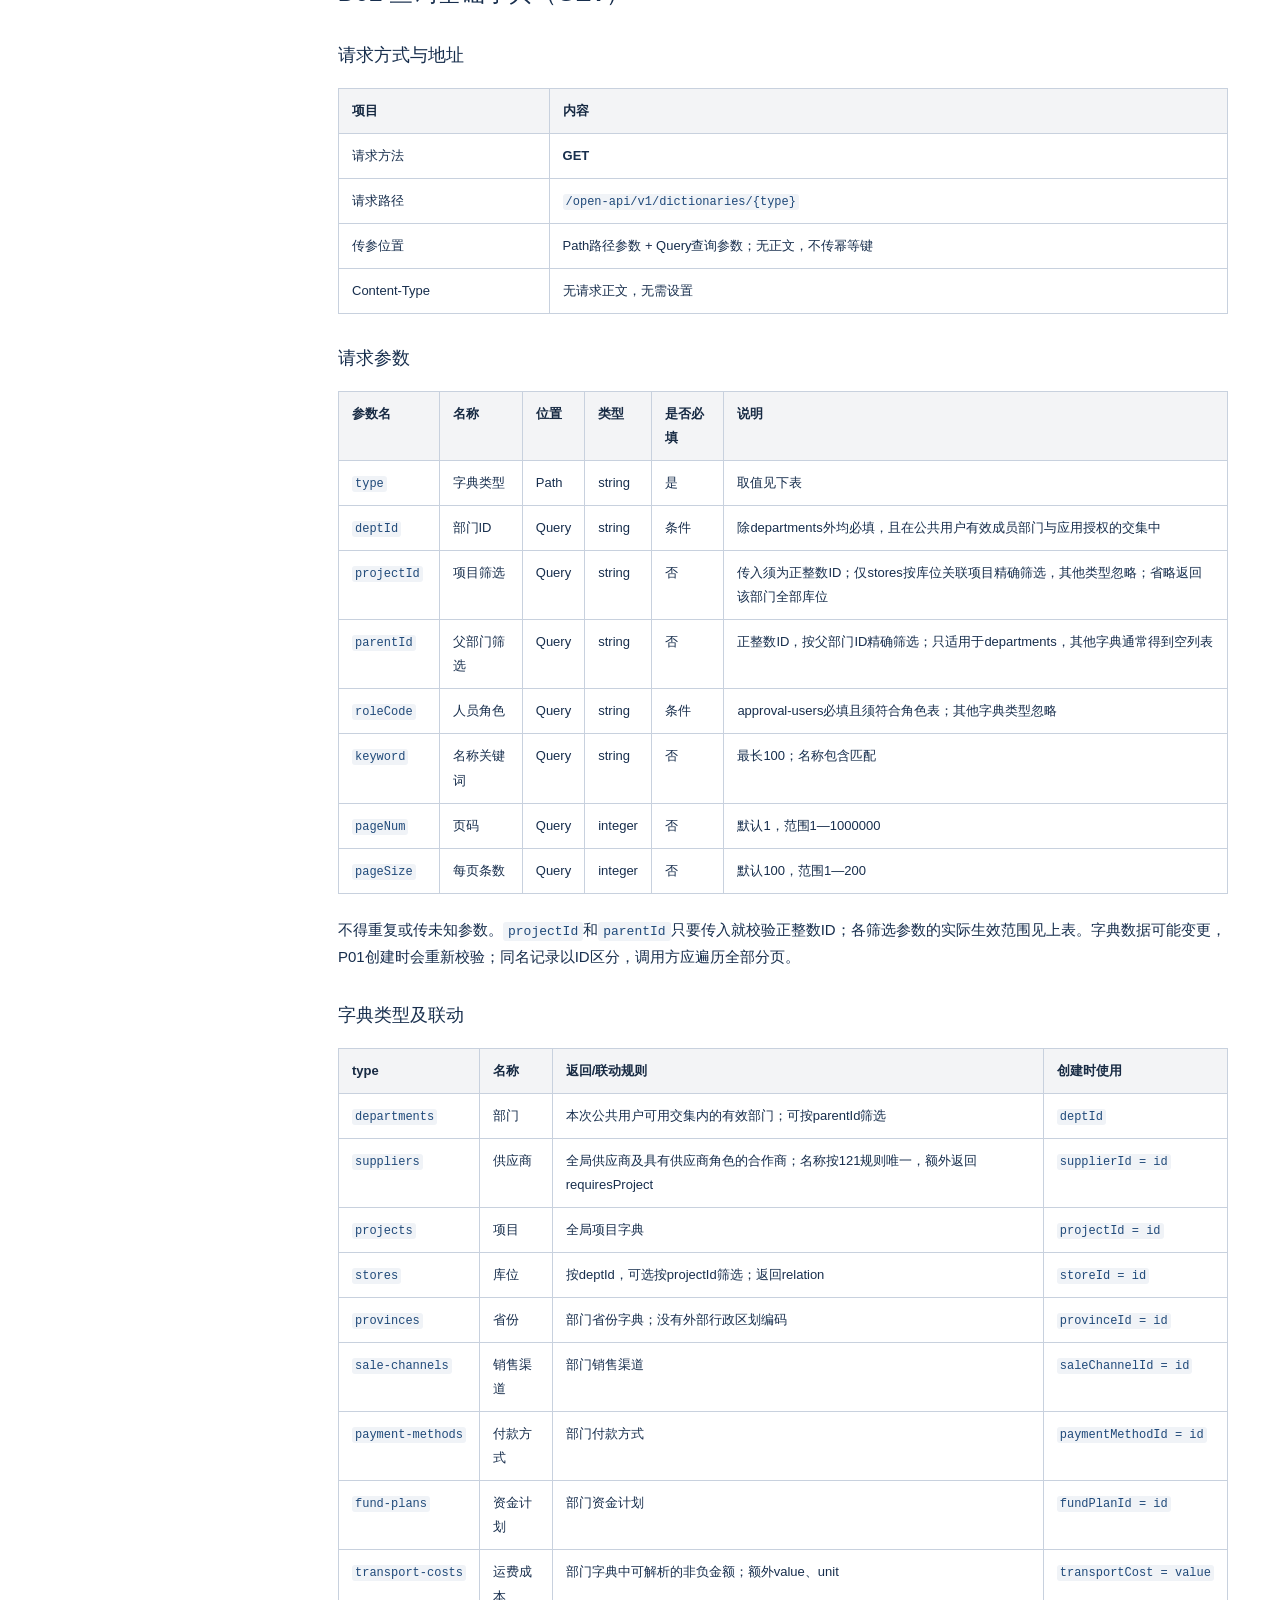
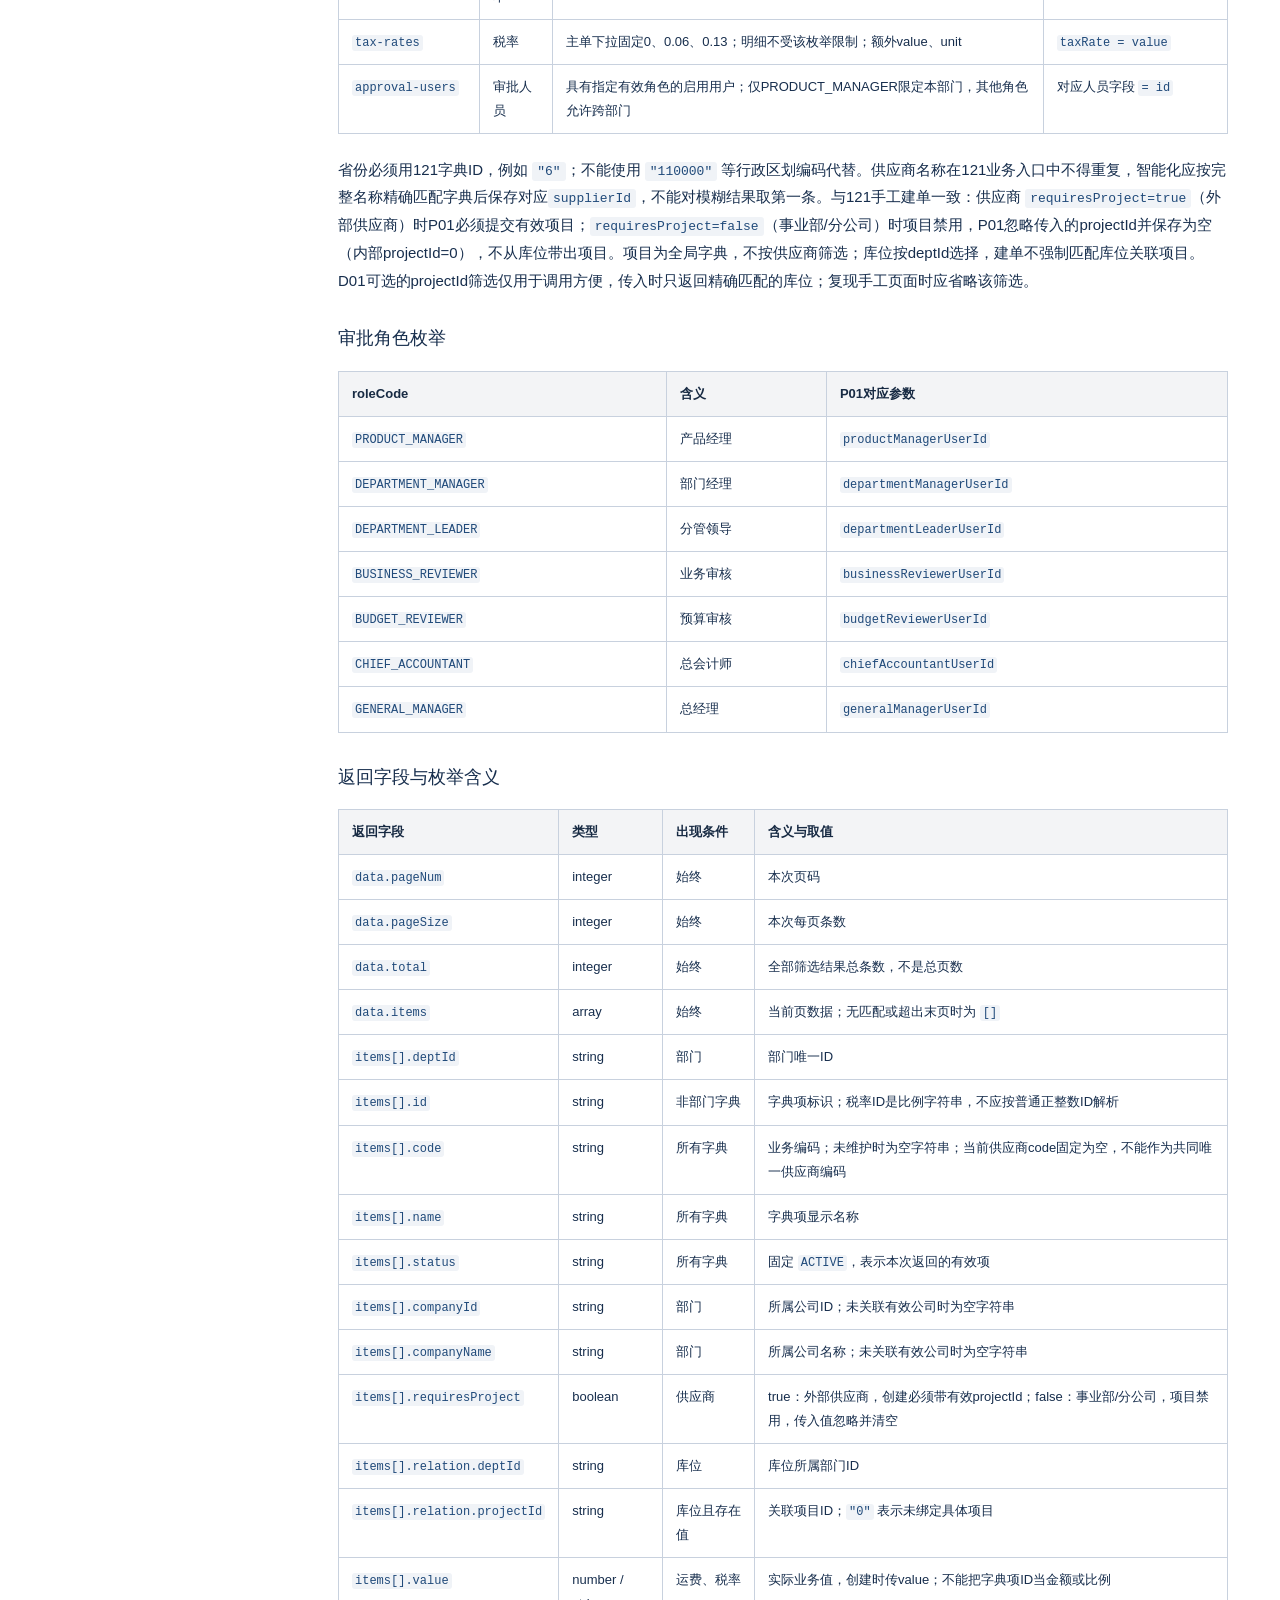
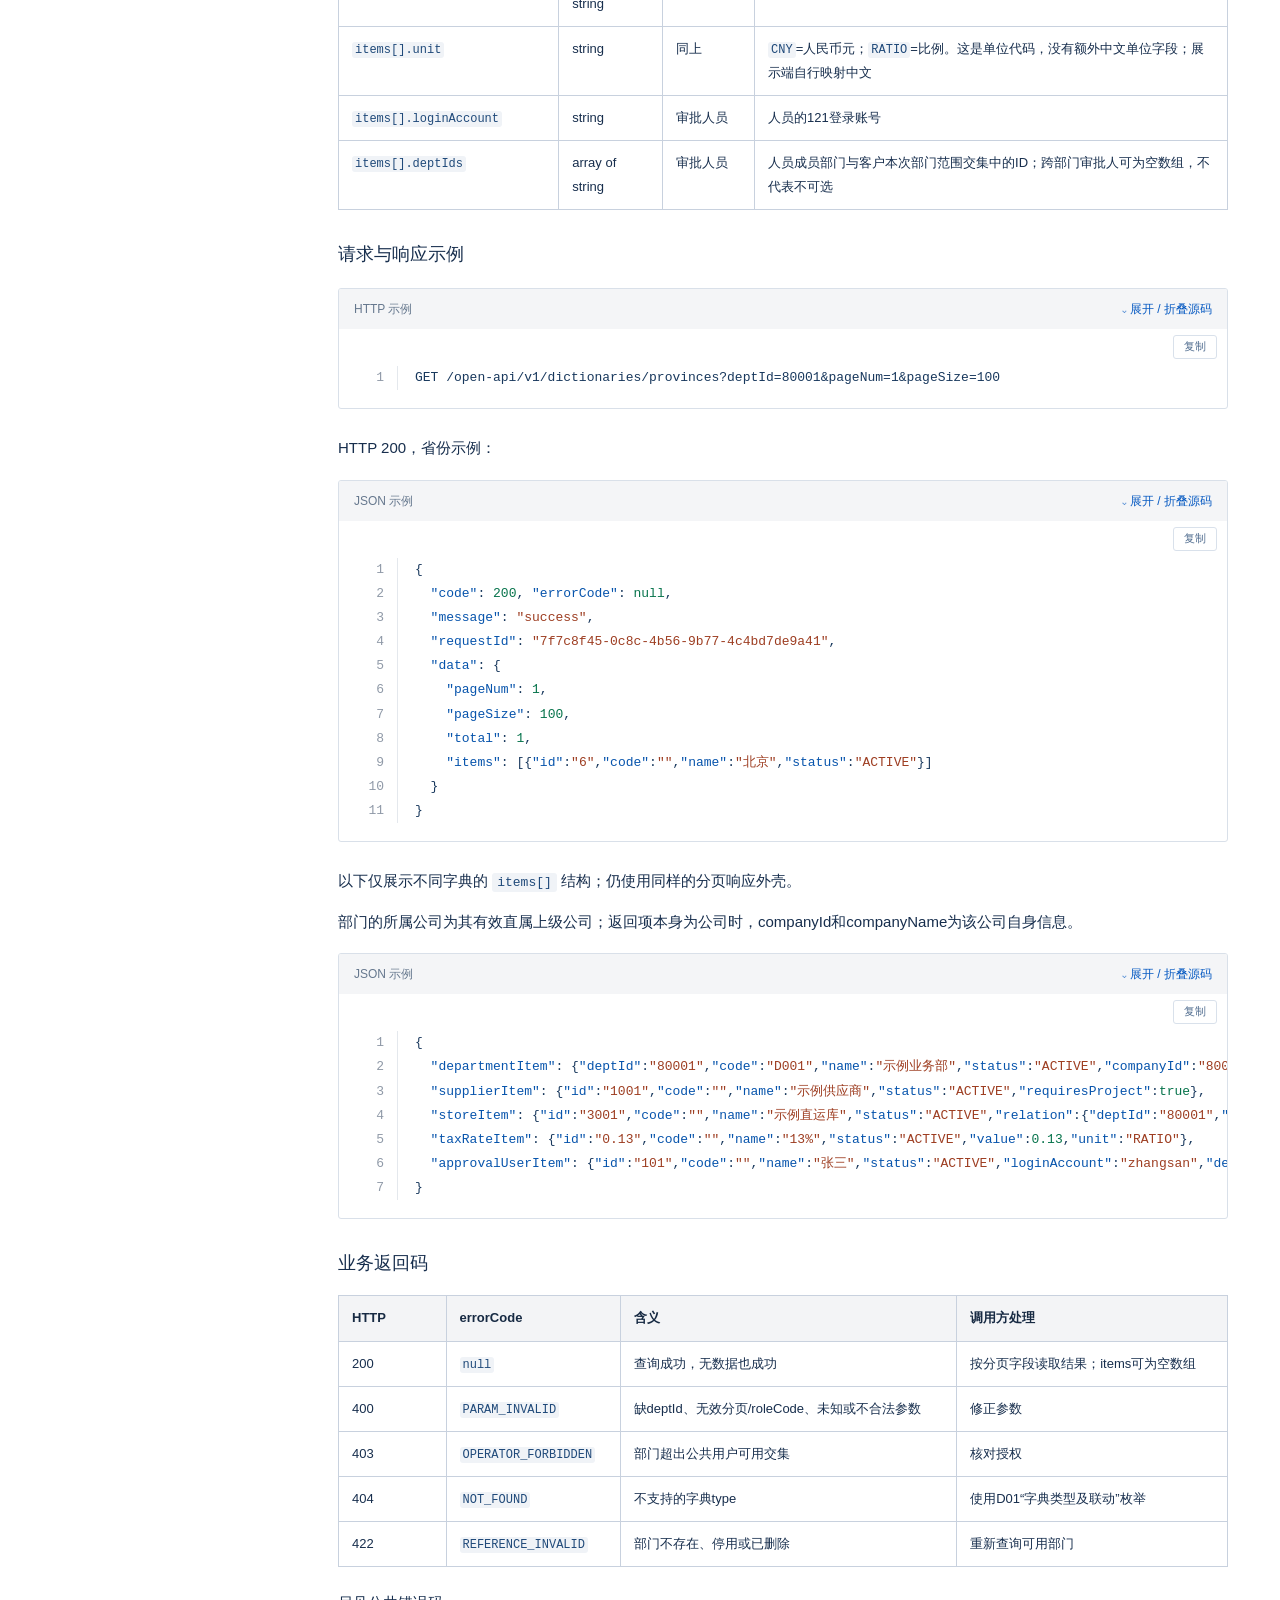
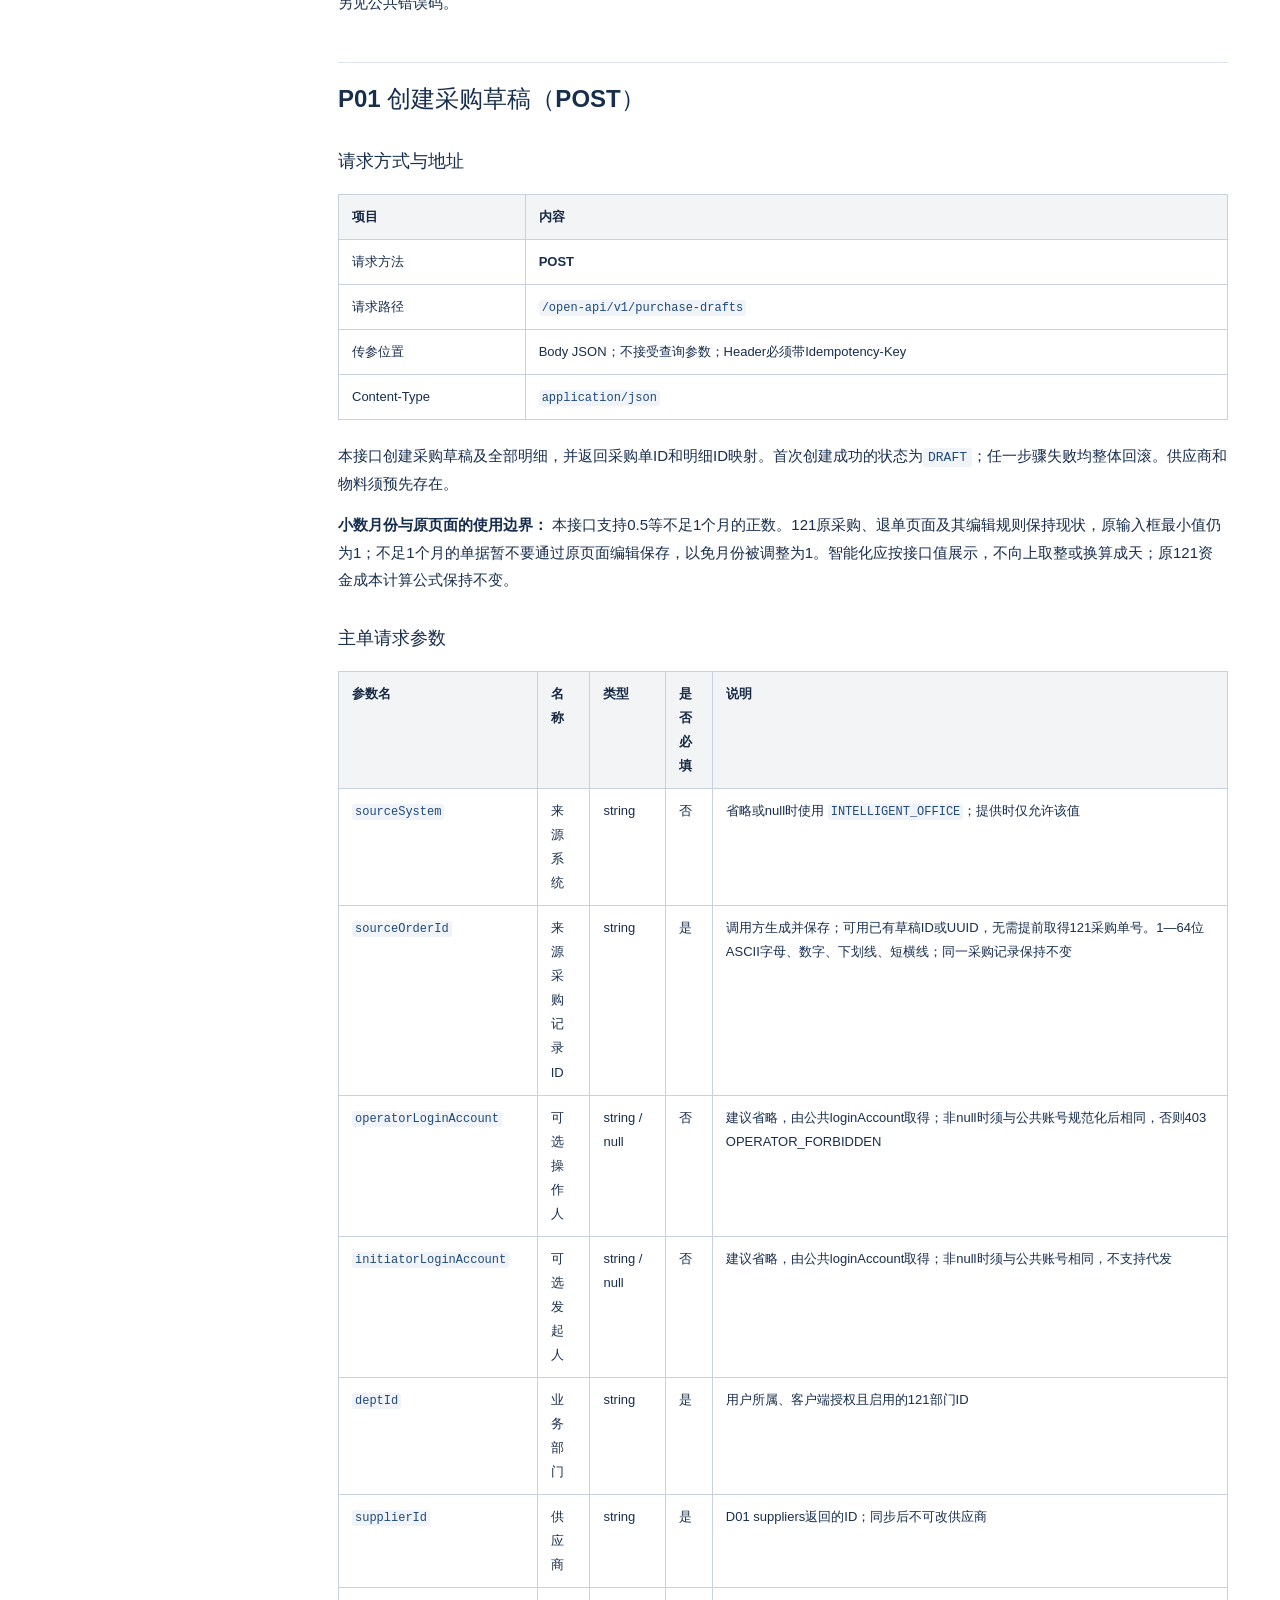
==== commit 41708cad: "docs: remove cash cycle dictionary from integration guide" ====
--- a/index.html
+++ b/index.html
@@ -15,7 +15,7 @@
   <a class="skip-link" href="#content">跳到文档正文</a>
   <header class="site-header">
     <a class="brand" href="#top"><span class="brand-mark">121</span><span>接口交接文档<small>用户、字典与采购草稿</small></span></a>
-    <div class="header-actions"><span class="version">v2.9.0</span><a href="./downloads/openapi.yaml" download>下载 OpenAPI</a><button id="menu-button" type="button" aria-expanded="false" aria-controls="sidebar">目录</button></div>
+    <div class="header-actions"><span class="version">v2.9.1</span><a href="./downloads/openapi.yaml" download>下载 OpenAPI</a><button id="menu-button" type="button" aria-expanded="false" aria-controls="sidebar">目录</button></div>
   </header>
   <aside id="sidebar" class="sidebar" aria-label="文档目录">
     <label class="search-label" for="doc-search">查找文档</label>
@@ -38,7 +38,7 @@
     <div class="overview"><details><summary>展开完整章节目录</summary><ol><li><a href="#section-1">接入说明</a></li><li><a href="#section-2">U01 查询121用户信息（POST）</a></li><li><a href="#section-3">D01 查询基础字典（GET）</a></li><li><a href="#section-4">P01 创建采购草稿（POST）</a></li><li><a href="#section-5">P02 按来源记录和幂等键查询草稿（GET）</a></li><li><a href="#section-6">P03 按121采购单ID查询草稿（GET）</a></li><li><a href="#section-7">P04 取消同步并删除草稿（POST）</a></li><li><a href="#section-8">C01 采购草稿删除通知（POST）</a></li><li><a href="#section-9">返回码说明</a></li><li><a href="#section-10">附录</a></li></ol></details></div>
     <div id="no-results" hidden>未找到匹配内容。请尝试接口编号（如 P01）、参数名或错误码。</div>
     <div class="document-intro"><h1 id="top">121 接口交接文档</h1>
-<p>版本 <strong>2.9.0</strong> · 文档更新 <strong>2026-11-23</strong> · 服务提供方 <strong>121系统</strong></p>
+<p>版本 <strong>2.9.1</strong> · 文档更新 <strong>2026-11-23</strong> · 服务提供方 <strong>121系统</strong></p>
 <p>本文定义121开放接口的请求方式、鉴权规则、参数、响应、状态及错误码。示例数据仅用于说明报文格式；接入凭据和测试数据由121服务提供方提供。</p>
 </div><section class="doc-section" data-section="section-1"><h2 id="section-1">接入说明</h2>
 <h3 id="section-1-1">联调顺序</h3>
@@ -94,7 +94,7 @@
 </table></div>
 <p>同一创建请求的重复提交须使用相同的幂等键和原始正文。结果未知时先调用P02；返回404时，应核对查询参数和访问范围，再使用原来源记录ID、原幂等键及原始正文重试。</p>
 <h3 id="section-1-3">变现周期单位与小数</h3>
-<p>变现周期单位为<code>MONTH</code>（月）。2.9.0支持小数月份：<code>cashCycle: 1.5</code>表示1.5个月，<code>0.5</code>表示半个月；最小0.01，最多两位有效小数，超出精度直接报错，不自动四舍五入；原整数传值仍兼容。调用方按月展示和传值，不自动乘除30。测试及正式服务须先升级数据库两列为DECIMAL(21,2)，再部署新版后端；文档更新不代表接口已部署。</p>
+<p>变现周期单位为月。2.9.0支持小数月份：<code>cashCycle: 1.5</code>表示1.5个月，<code>0.5</code>表示半个月；最小0.01，最多两位有效小数，超出精度直接报错，不自动四舍五入；原整数传值仍兼容。调用方按月展示和传值，不自动乘除30。测试及正式服务须先升级数据库两列为DECIMAL(21,2)，再部署新版后端；文档更新不代表接口已部署。</p>
 <h3 id="section-1-4">调用地址</h3>
 <div class="table-scroll" tabindex="0"><table>
 <thead>
@@ -217,9 +217,9 @@
 <li>ID使用JSON字符串，避免大整数丢精度；必填ID为正整数形式。字典中的 <code>code</code> 是业务编码，不能替代部门的 <code>deptId</code> 或其他字典的 <code>id</code>。</li>
 <li>所有金额以人民币元计，使用十进制数，非负、最多两位小数；单价、金额及采购合计最大 <code>9999999999999.99</code>。</li>
 <li>数量使用整数，最大 <code>999999999</code>。税率传比例：<code>0.13</code> 表示13%，不能传 <code>13</code>。</li>
-<li><code>cashCycle</code>为采购变现周期，单位为月，例如1.5表示1.5个月；按字典返回的<code>value</code>或手填正数提交，最小0.01，最多两位有效小数，不将天数直接作为月数传入。字典同时返回<code>unit=MONTH</code>，没有中文单位字段，展示端可按unit显示“个月”；<code>budgetMonth</code> 为 <code>YYYY-MM</code>；<code>purchaseDate</code> 为 <code>yyyy-MM-dd</code>。回调 <code>eventTime</code> 为UTC ISO 8601，例如 <code>2026-11-17T02:00:00Z</code>。</li>
+<li><code>cashCycle</code>为采购变现周期，单位为月，例如1.5表示1.5个月；直接输入正数提交，最小0.01，最多两位有效小数，不将天数直接作为月数传入。展示端显示“个月”；<code>budgetMonth</code> 为 <code>YYYY-MM</code>；<code>purchaseDate</code> 为 <code>yyyy-MM-dd</code>。回调 <code>eventTime</code> 为UTC ISO 8601，例如 <code>2026-11-17T02:00:00Z</code>。</li>
 <li>P01必填预算月份、销售数量、销售单价和当日库存。明细提交价格保存于采购草稿，不更新物料基础价格。</li>
-<li>供应商与项目、库位的关联按D01字典及P01字段约束校验；一张采购单只提交一个saleChannelId。</li>
+<li>供应商类型决定项目是否启用和必填，项目候选取全局字典；库位按deptId选择，不按供应商或项目强制筛选；一张采购单只提交一个saleChannelId。</li>
 <li>采购草稿的供应商和所属部门不可修改。P04仅允许取消草稿，已锁单及退单状态不可取消。</li>
 </ul>
 <p>六个121入口均使用App-Id、App-Secret和公共loginAccount。正式环境使用HTTPS，测试允许HTTP；HTTP会明文传输凭据和正文，仅使用测试凭据与测试数据。</p>
@@ -892,12 +892,6 @@
 <td><code>taxRate = value</code></td>
 </tr>
 <tr>
-<td><code>cash-cycles</code></td>
-<td>变现周期</td>
-<td>部门变现周期字典，单位为月，value为number，支持小数；提交value，不根据unit自行换算；返回unit=<code>MONTH</code>，没有中文单位字段</td>
-<td><code>cashCycle = value</code></td>
-</tr>
-<tr>
 <td><code>approval-users</code></td>
 <td>审批人员</td>
 <td>具有指定有效角色的启用用户；仅PRODUCT_MANAGER限定本部门，其他角色允许跨部门</td>
@@ -1010,7 +1004,7 @@
 <td><code>items[].name</code></td>
 <td>string</td>
 <td>所有字典</td>
-<td>显示名称；变现周期返回数字文本，例如&quot;1.5&quot;或&quot;3&quot;，去除无意义的末尾0，不拼接&quot;个月&quot;</td>
+<td>字典项显示名称</td>
 </tr>
 <tr>
 <td><code>items[].status</code></td>
@@ -1051,14 +1045,14 @@
 <tr>
 <td><code>items[].value</code></td>
 <td>number / string</td>
-<td>运费、税率、变现周期</td>
-<td>实际业务值，创建时传value；变现周期为number，如1.5表示1.5个月；不能把字典项ID当金额/月数</td>
+<td>运费、税率</td>
+<td>实际业务值，创建时传value；不能把字典项ID当金额或比例</td>
 </tr>
 <tr>
 <td><code>items[].unit</code></td>
 <td>string</td>
 <td>同上</td>
-<td><code>CNY</code>=人民币元；<code>RATIO</code>=比例；<code>MONTH</code>=月。这是单位代码，没有额外中文单位字段；展示端自行映射中文</td>
+<td><code>CNY</code>=人民币元；<code>RATIO</code>=比例。这是单位代码，没有额外中文单位字段；展示端自行映射中文</td>
 </tr>
 <tr>
 <td><code>items[].loginAccount</code></td>
@@ -1095,7 +1089,6 @@
 <span class="code-line">  <span class="token-key">&quot;supplierItem&quot;</span>: {<span class="token-key">&quot;id&quot;</span>:<span class="token-string">&quot;1001&quot;</span>,<span class="token-key">&quot;code&quot;</span>:<span class="token-string">&quot;&quot;</span>,<span class="token-key">&quot;name&quot;</span>:<span class="token-string">&quot;示例供应商&quot;</span>,<span class="token-key">&quot;status&quot;</span>:<span class="token-string">&quot;ACTIVE&quot;</span>,<span class="token-key">&quot;requiresProject&quot;</span>:<span class="token-literal">true</span>},</span>
 <span class="code-line">  <span class="token-key">&quot;storeItem&quot;</span>: {<span class="token-key">&quot;id&quot;</span>:<span class="token-string">&quot;3001&quot;</span>,<span class="token-key">&quot;code&quot;</span>:<span class="token-string">&quot;&quot;</span>,<span class="token-key">&quot;name&quot;</span>:<span class="token-string">&quot;示例直运库&quot;</span>,<span class="token-key">&quot;status&quot;</span>:<span class="token-string">&quot;ACTIVE&quot;</span>,<span class="token-key">&quot;relation&quot;</span>:{<span class="token-key">&quot;deptId&quot;</span>:<span class="token-string">&quot;80001&quot;</span>,<span class="token-key">&quot;projectId&quot;</span>:<span class="token-string">&quot;2001&quot;</span>}},</span>
 <span class="code-line">  <span class="token-key">&quot;taxRateItem&quot;</span>: {<span class="token-key">&quot;id&quot;</span>:<span class="token-string">&quot;0.13&quot;</span>,<span class="token-key">&quot;code&quot;</span>:<span class="token-string">&quot;&quot;</span>,<span class="token-key">&quot;name&quot;</span>:<span class="token-string">&quot;13%&quot;</span>,<span class="token-key">&quot;status&quot;</span>:<span class="token-string">&quot;ACTIVE&quot;</span>,<span class="token-key">&quot;value&quot;</span>:<span class="token-literal">0.13</span>,<span class="token-key">&quot;unit&quot;</span>:<span class="token-string">&quot;RATIO&quot;</span>},</span>
-<span class="code-line">  <span class="token-key">&quot;cashCycleItem&quot;</span>: {<span class="token-key">&quot;id&quot;</span>:<span class="token-string">&quot;7&quot;</span>,<span class="token-key">&quot;code&quot;</span>:<span class="token-string">&quot;&quot;</span>,<span class="token-key">&quot;name&quot;</span>:<span class="token-string">&quot;1.5&quot;</span>,<span class="token-key">&quot;status&quot;</span>:<span class="token-string">&quot;ACTIVE&quot;</span>,<span class="token-key">&quot;value&quot;</span>:<span class="token-literal">1.5</span>,<span class="token-key">&quot;unit&quot;</span>:<span class="token-string">&quot;MONTH&quot;</span>},</span>
 <span class="code-line">  <span class="token-key">&quot;approvalUserItem&quot;</span>: {<span class="token-key">&quot;id&quot;</span>:<span class="token-string">&quot;101&quot;</span>,<span class="token-key">&quot;code&quot;</span>:<span class="token-string">&quot;&quot;</span>,<span class="token-key">&quot;name&quot;</span>:<span class="token-string">&quot;张三&quot;</span>,<span class="token-key">&quot;status&quot;</span>:<span class="token-string">&quot;ACTIVE&quot;</span>,<span class="token-key">&quot;loginAccount&quot;</span>:<span class="token-string">&quot;zhangsan&quot;</span>,<span class="token-key">&quot;deptIds&quot;</span>:[<span class="token-string">&quot;80001&quot;</span>]}</span>
 <span class="code-line">}</span></code></pre></div></details>
 <h3 id="section-3-7">业务返回码</h3>
@@ -1301,7 +1294,7 @@
 <td>变现周期</td>
 <td>number</td>
 <td>是</td>
-<td>单位为月，范围0.01—9999999999999999999.99，最多两位有效小数；例如1.5表示1.5个月，0.5表示半个月，整数3仍支持。传JSON数字，不能传字符串；1.500可接收，1.501返回400、errorCode=INVALID_ARGUMENT、data.field=cashCycle，不四舍五入。可取D01字典value或手填，不强制匹配字典，不换算天/月；字典unit=<code>MONTH</code>，展示“个月”由调用方处理</td>
+<td>单位为月，范围0.01—9999999999999999999.99，最多两位有效小数；例如1.5表示1.5个月，0.5表示半个月，整数3仍支持。传JSON数字，不能传字符串；1.500可接收，1.501返回400、errorCode=INVALID_ARGUMENT、data.field=cashCycle，不四舍五入。直接输入月份，无需查询字典；不换算天/月，展示“个月”由调用方处理</td>
 </tr>
 <tr>
 <td><code>budgetMonth</code></td>
@@ -2882,7 +2875,7 @@
 <li><a href="./downloads/121-open-api-external.postman_collection.json">Postman测试集合</a></li>
 <li><a href="./downloads/121-open-api-test.postman_environment.json">Postman测试环境模板（无密钥）</a></li>
 </ul>
-<p>导入集合和环境模板，填写appId、appSecret、loginAccount及业务数据。集合包含23个请求，覆盖账号查询、字典查询和采购草稿操作。先执行查询，再逐项执行创建和取消。</p>
+<p>导入集合和环境模板，填写appId、appSecret、loginAccount及业务数据。集合包含22个请求，覆盖账号查询、字典查询和采购草稿操作。先执行查询，再逐项执行创建和取消。</p>
 <h3 id="section-10-3">HTTP调用示例</h3>
 <p>将示例凭据和业务ID替换为本环境的有效值。</p>
 <details class="code-example" open><summary><span>HTTP 示例</span><span class="toggle-label">展开 / 折叠源码</span></summary><div class="code-body"><button class="copy-button" type="button" aria-label="复制代码">复制</button><pre tabindex="0"><code class="language-http"><span class="code-line">POST /open-api/v1/users/verify HTTP/1.1</span>
@@ -2965,7 +2958,7 @@
 </table></div>
 <p>反馈问题时提供环境、接口、HTTP状态、errorCode、requestId和时间，请勿提供密钥或完整人员信息。</p>
 </section>
-    <footer class="document-footer"><span>121系统 · 开放接口 v2.9.0</span><a href="#top">返回顶部 ↑</a></footer>
+    <footer class="document-footer"><span>121系统 · 开放接口 v2.9.1</span><a href="#top">返回顶部 ↑</a></footer>
   </main>
 </body>
 </html>
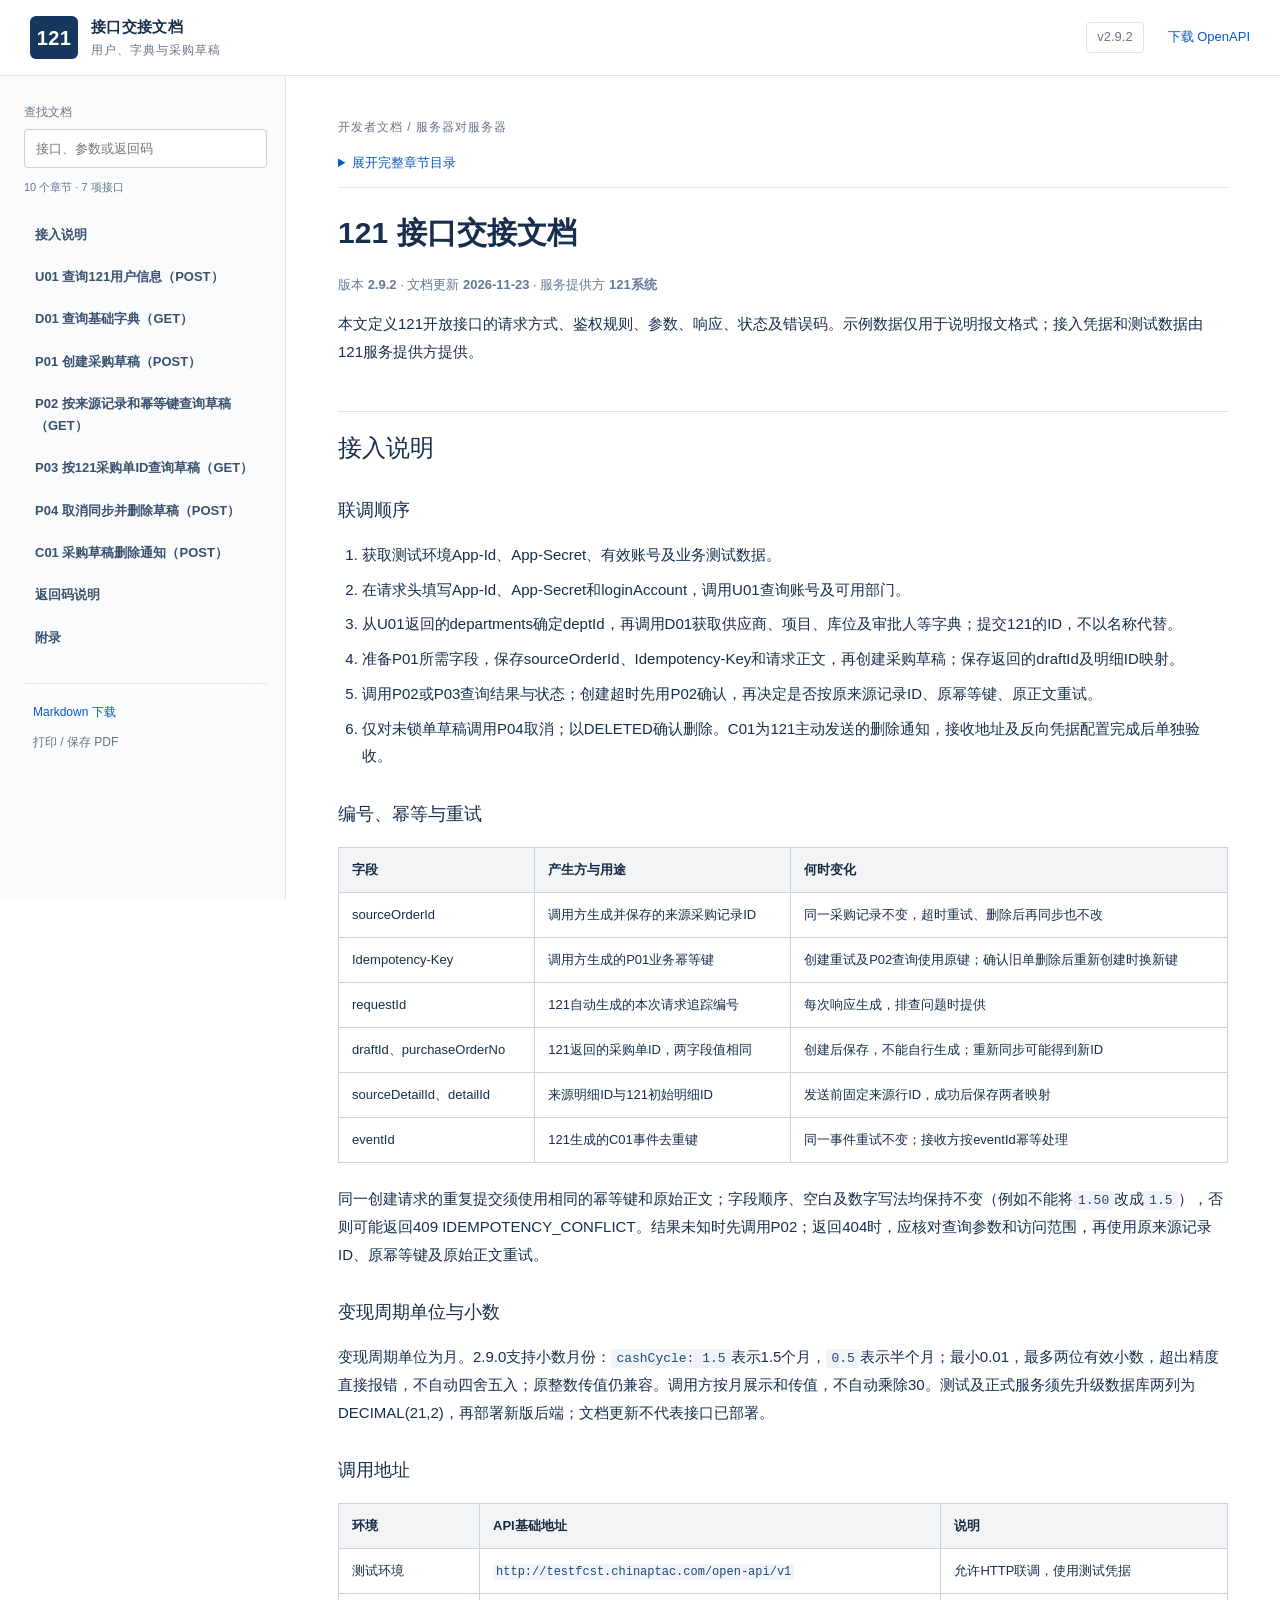
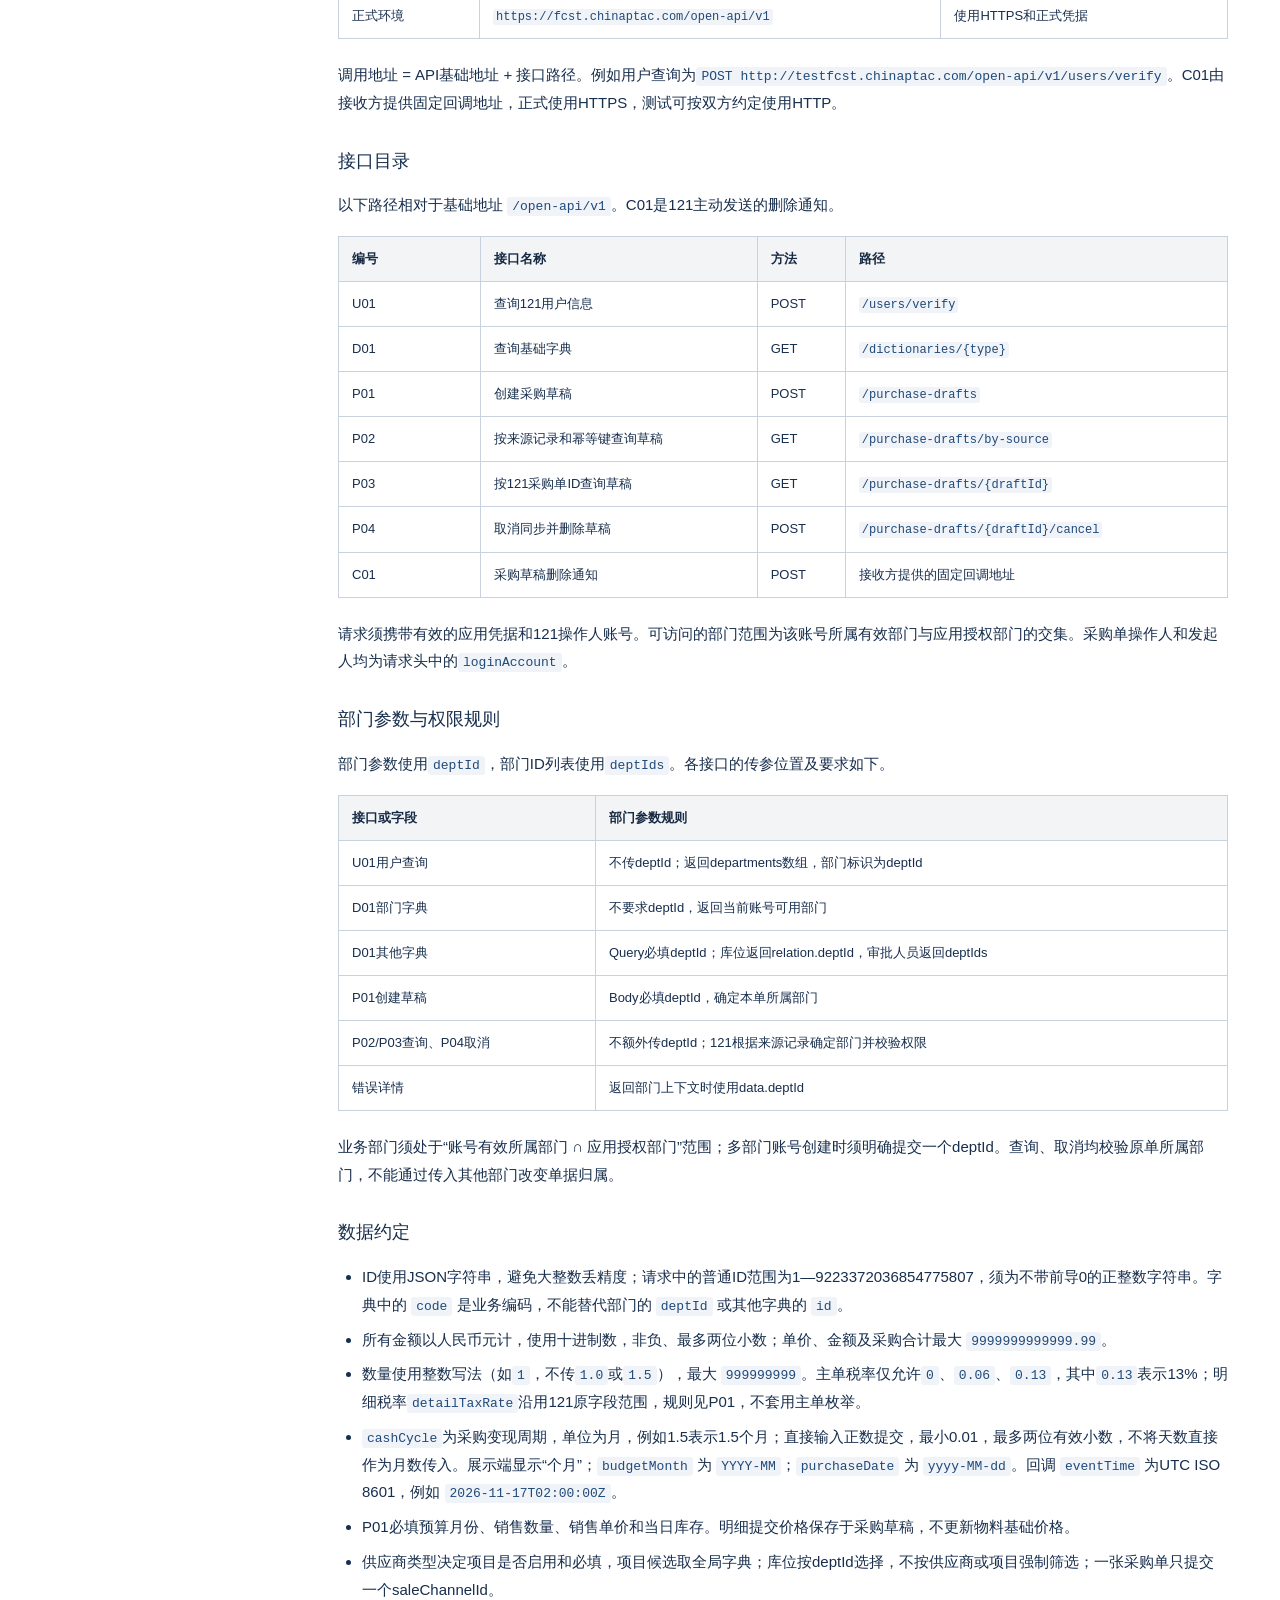
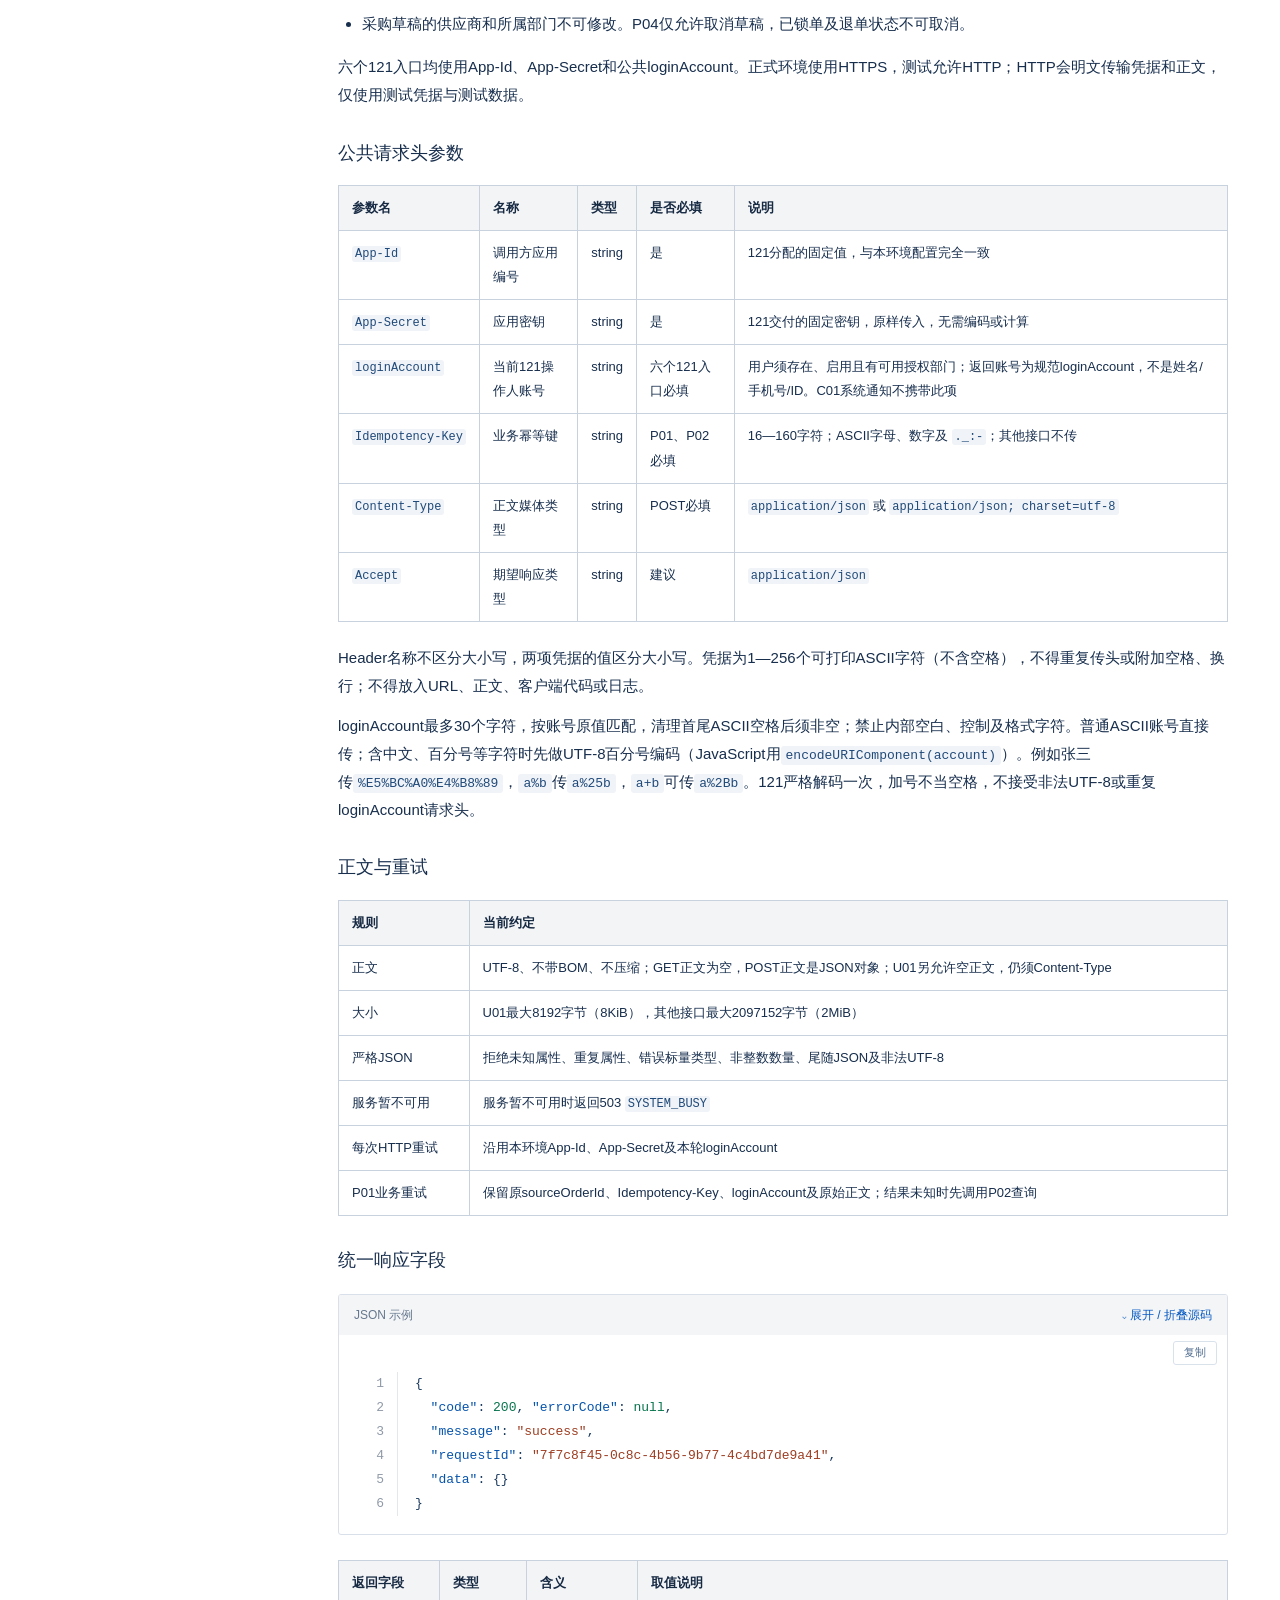
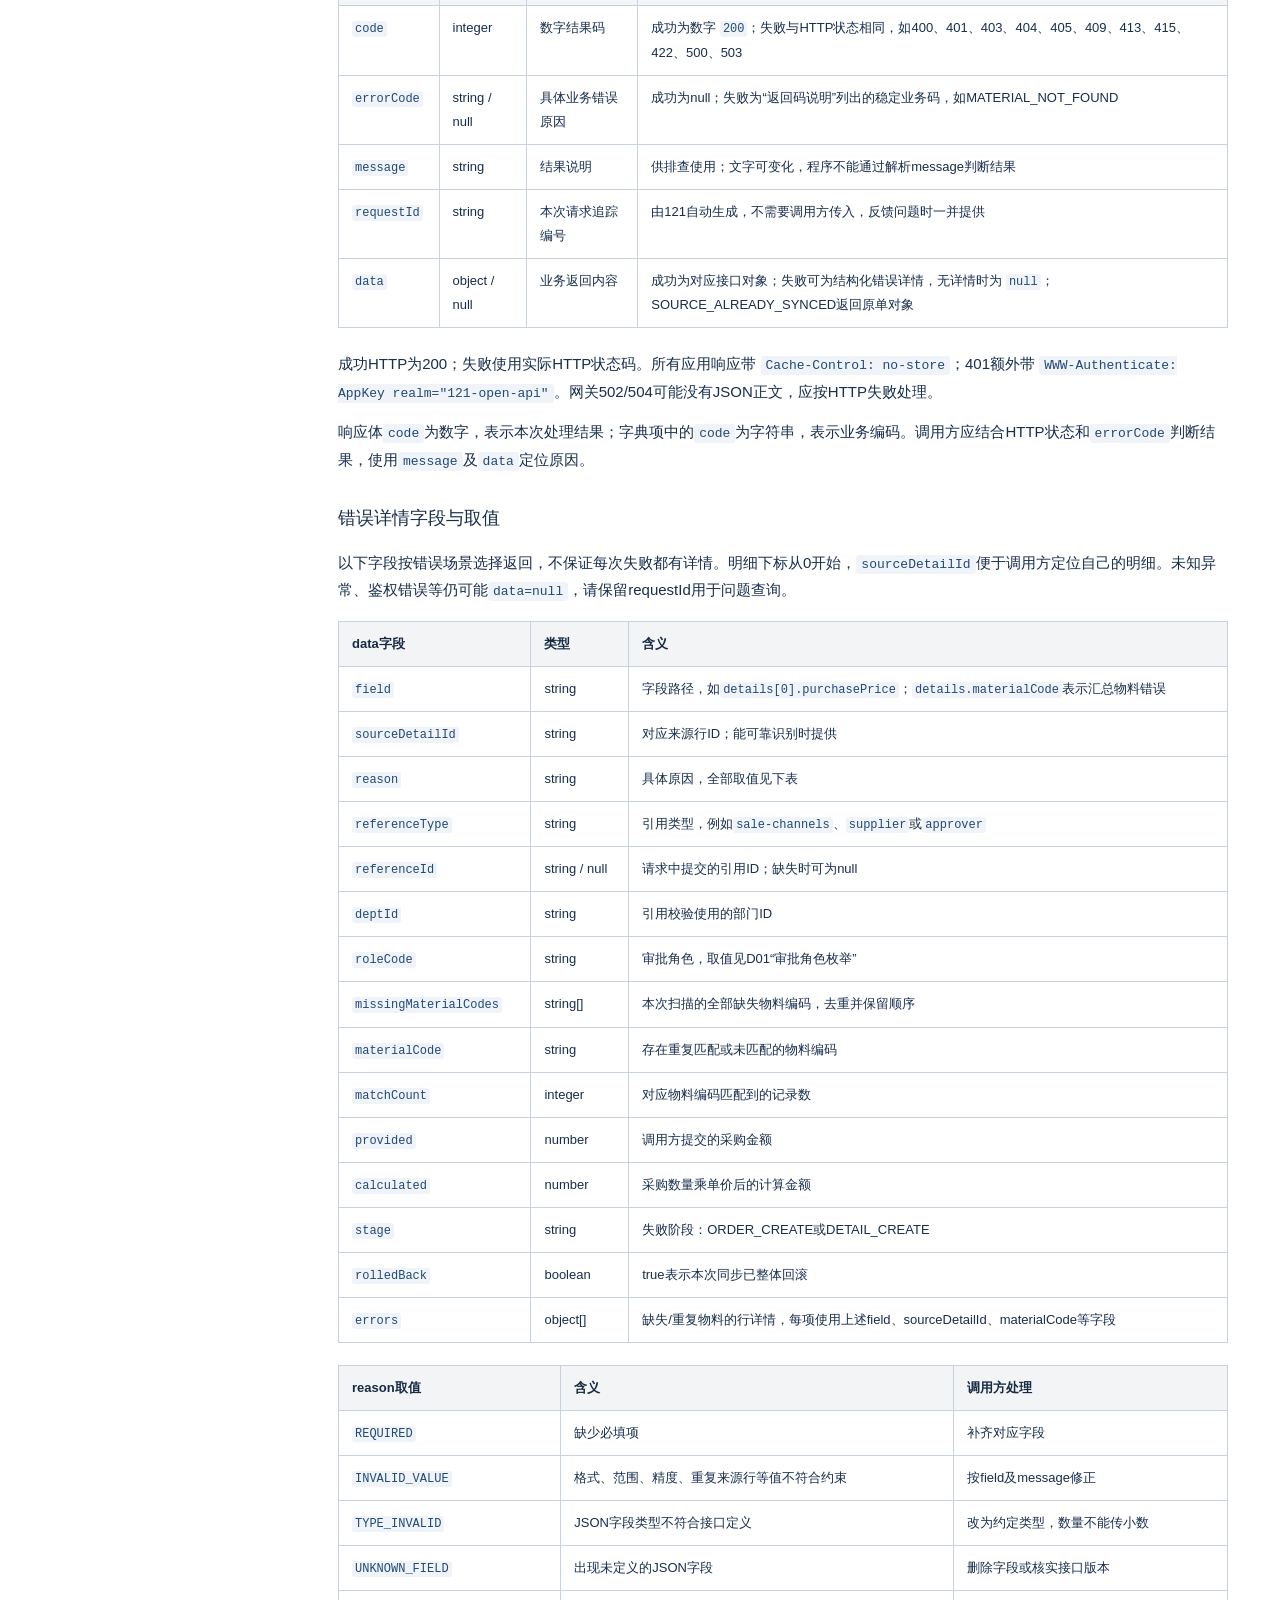
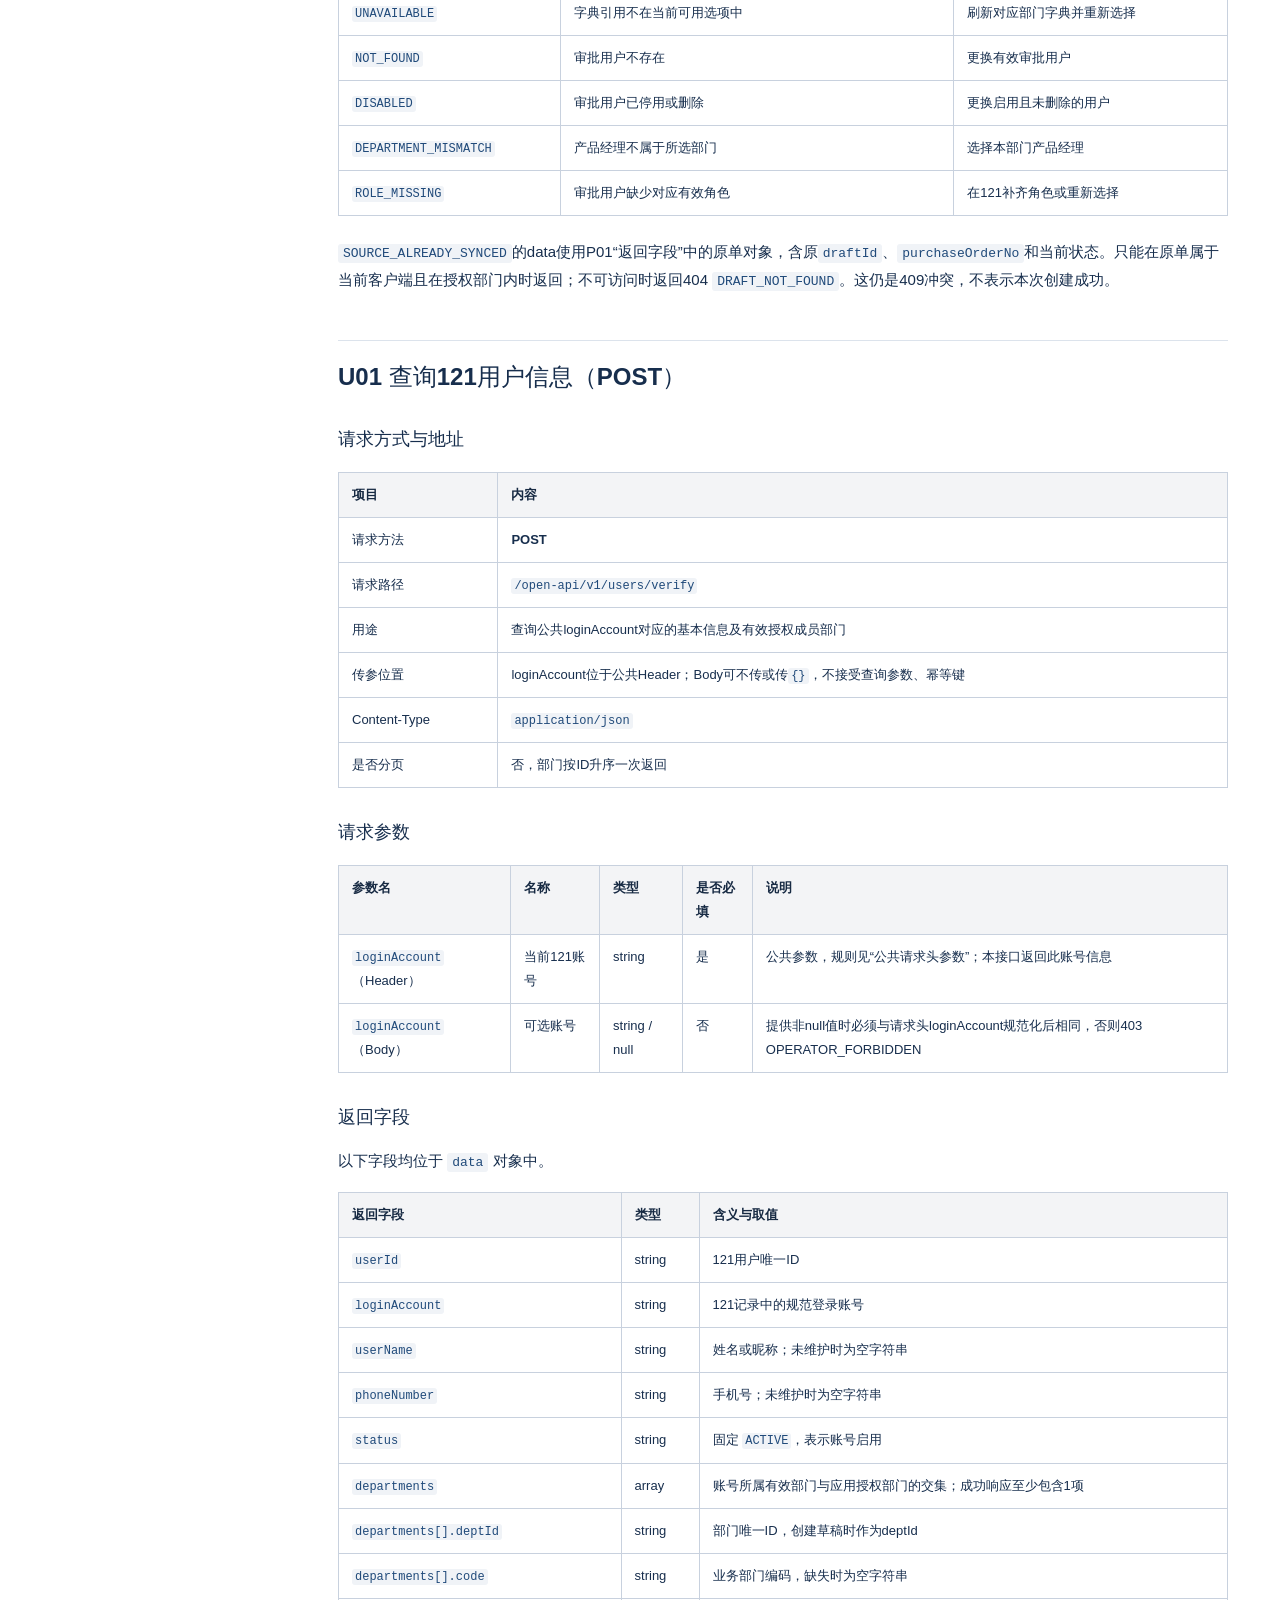
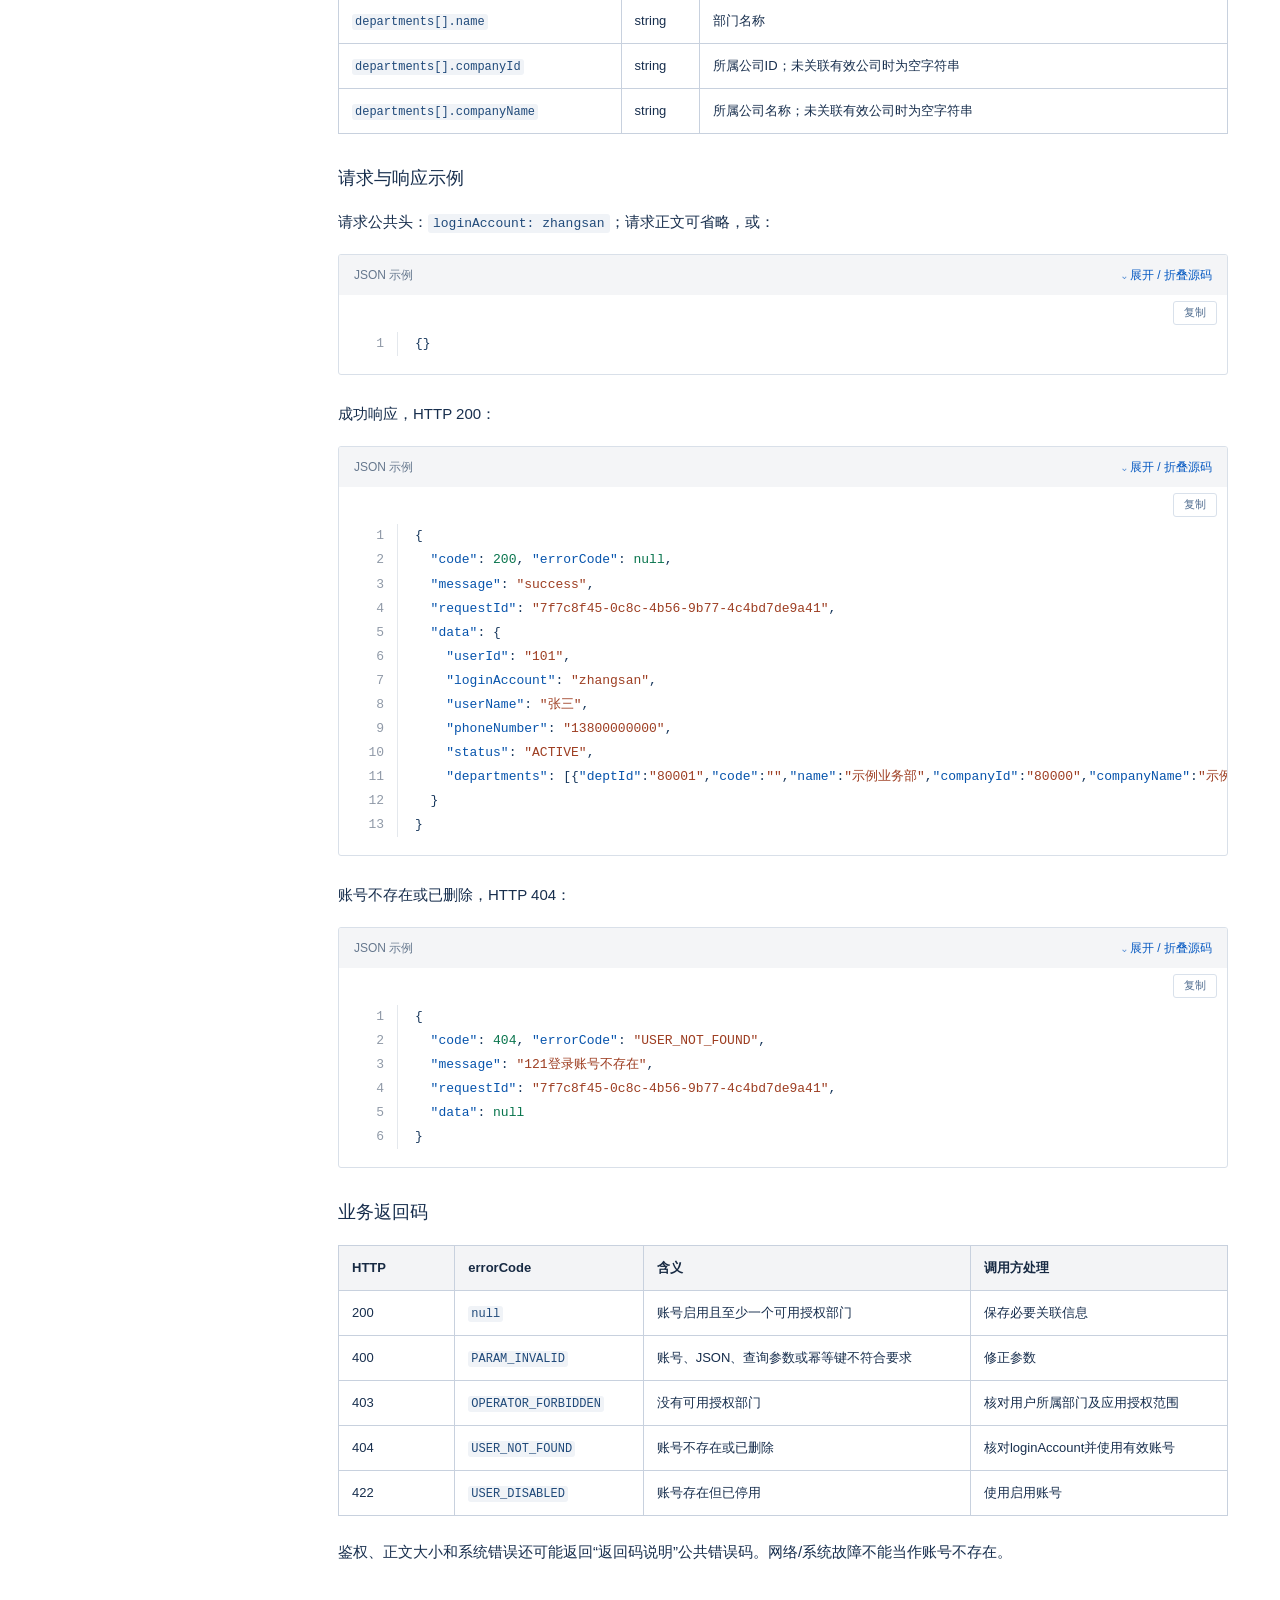
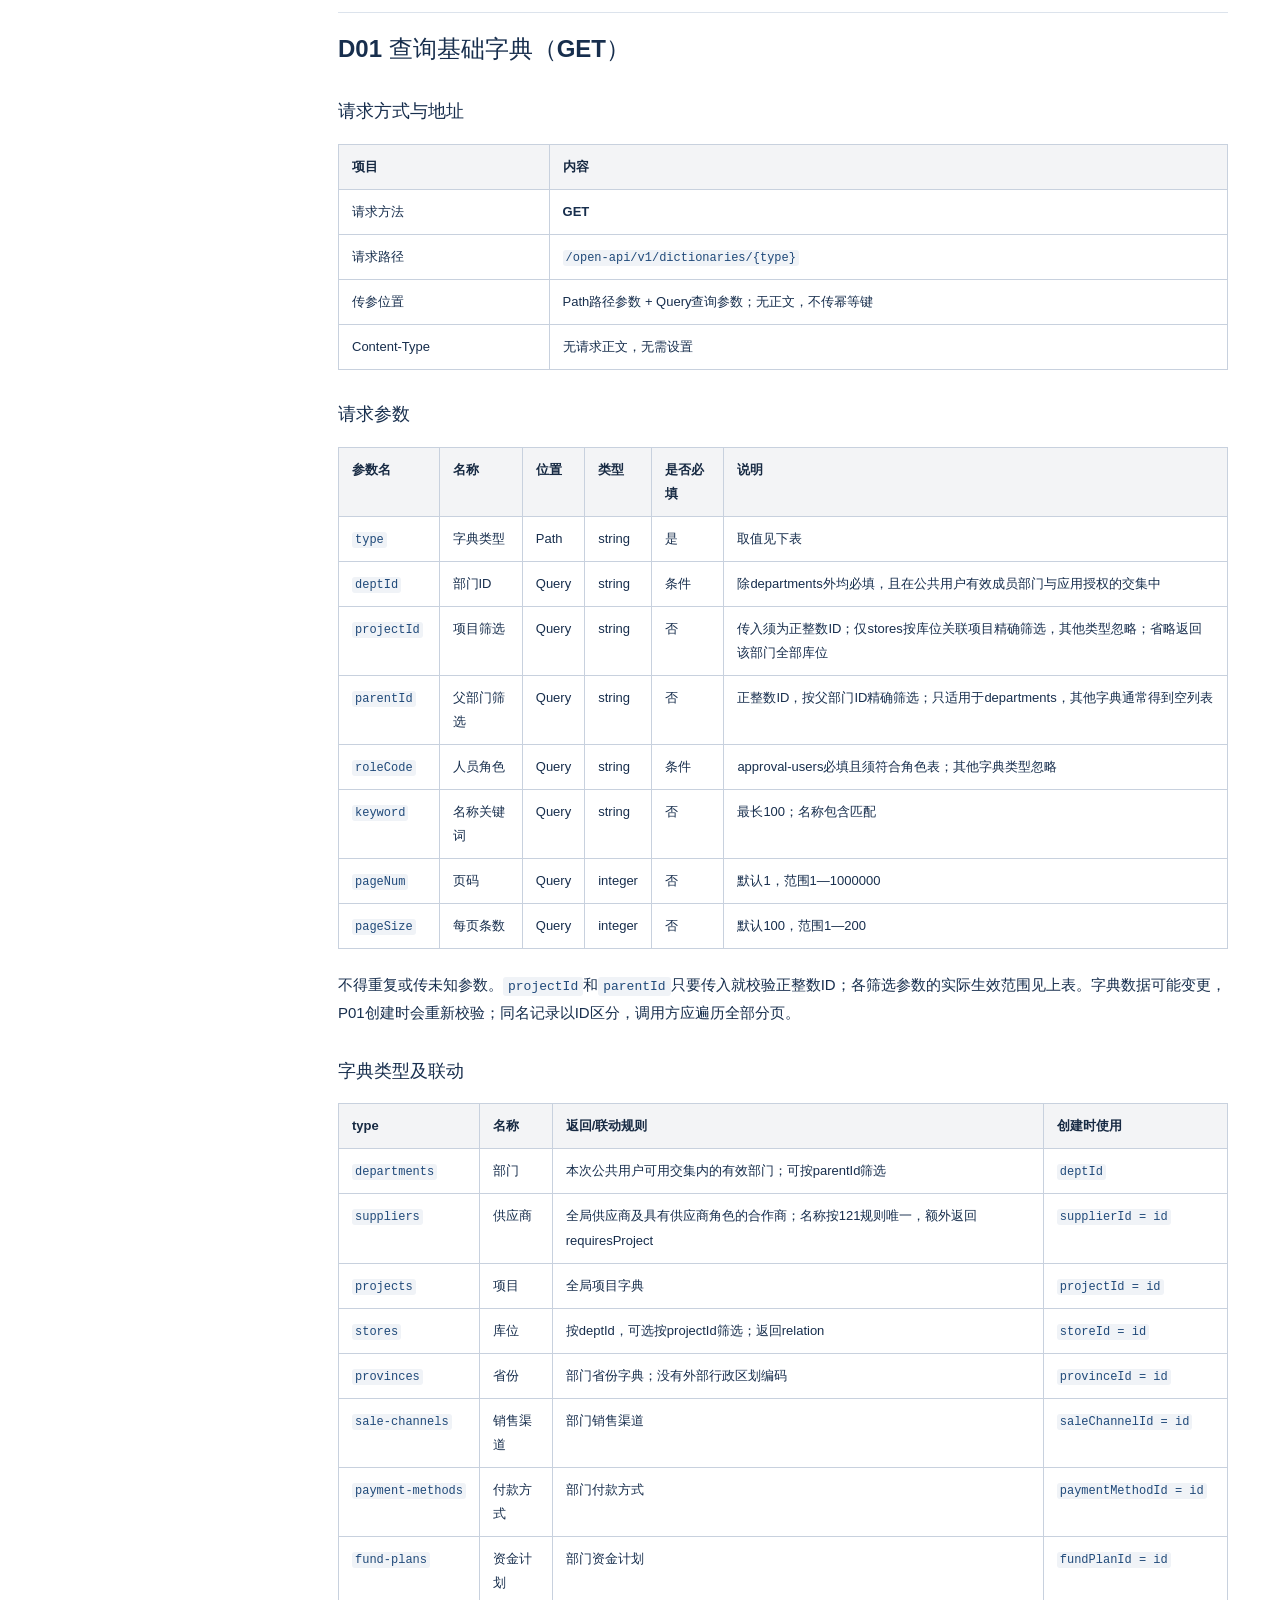
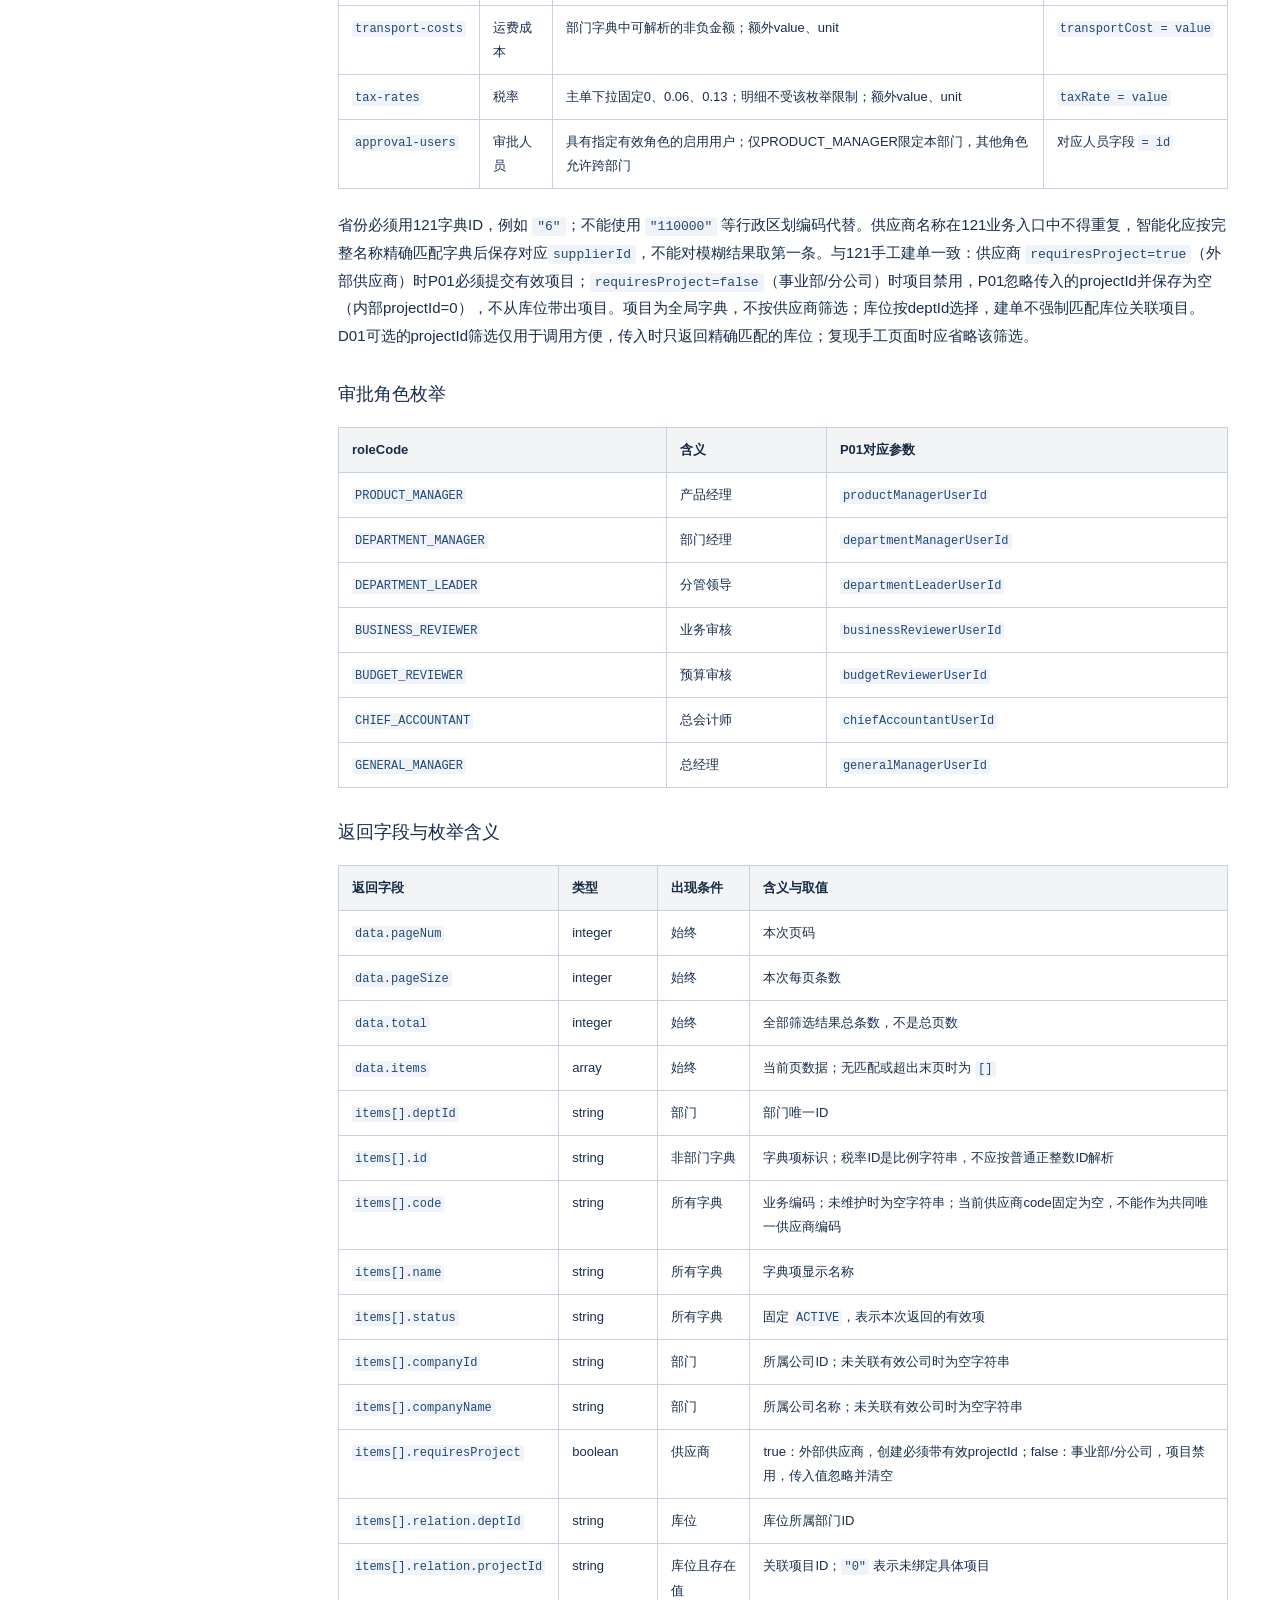
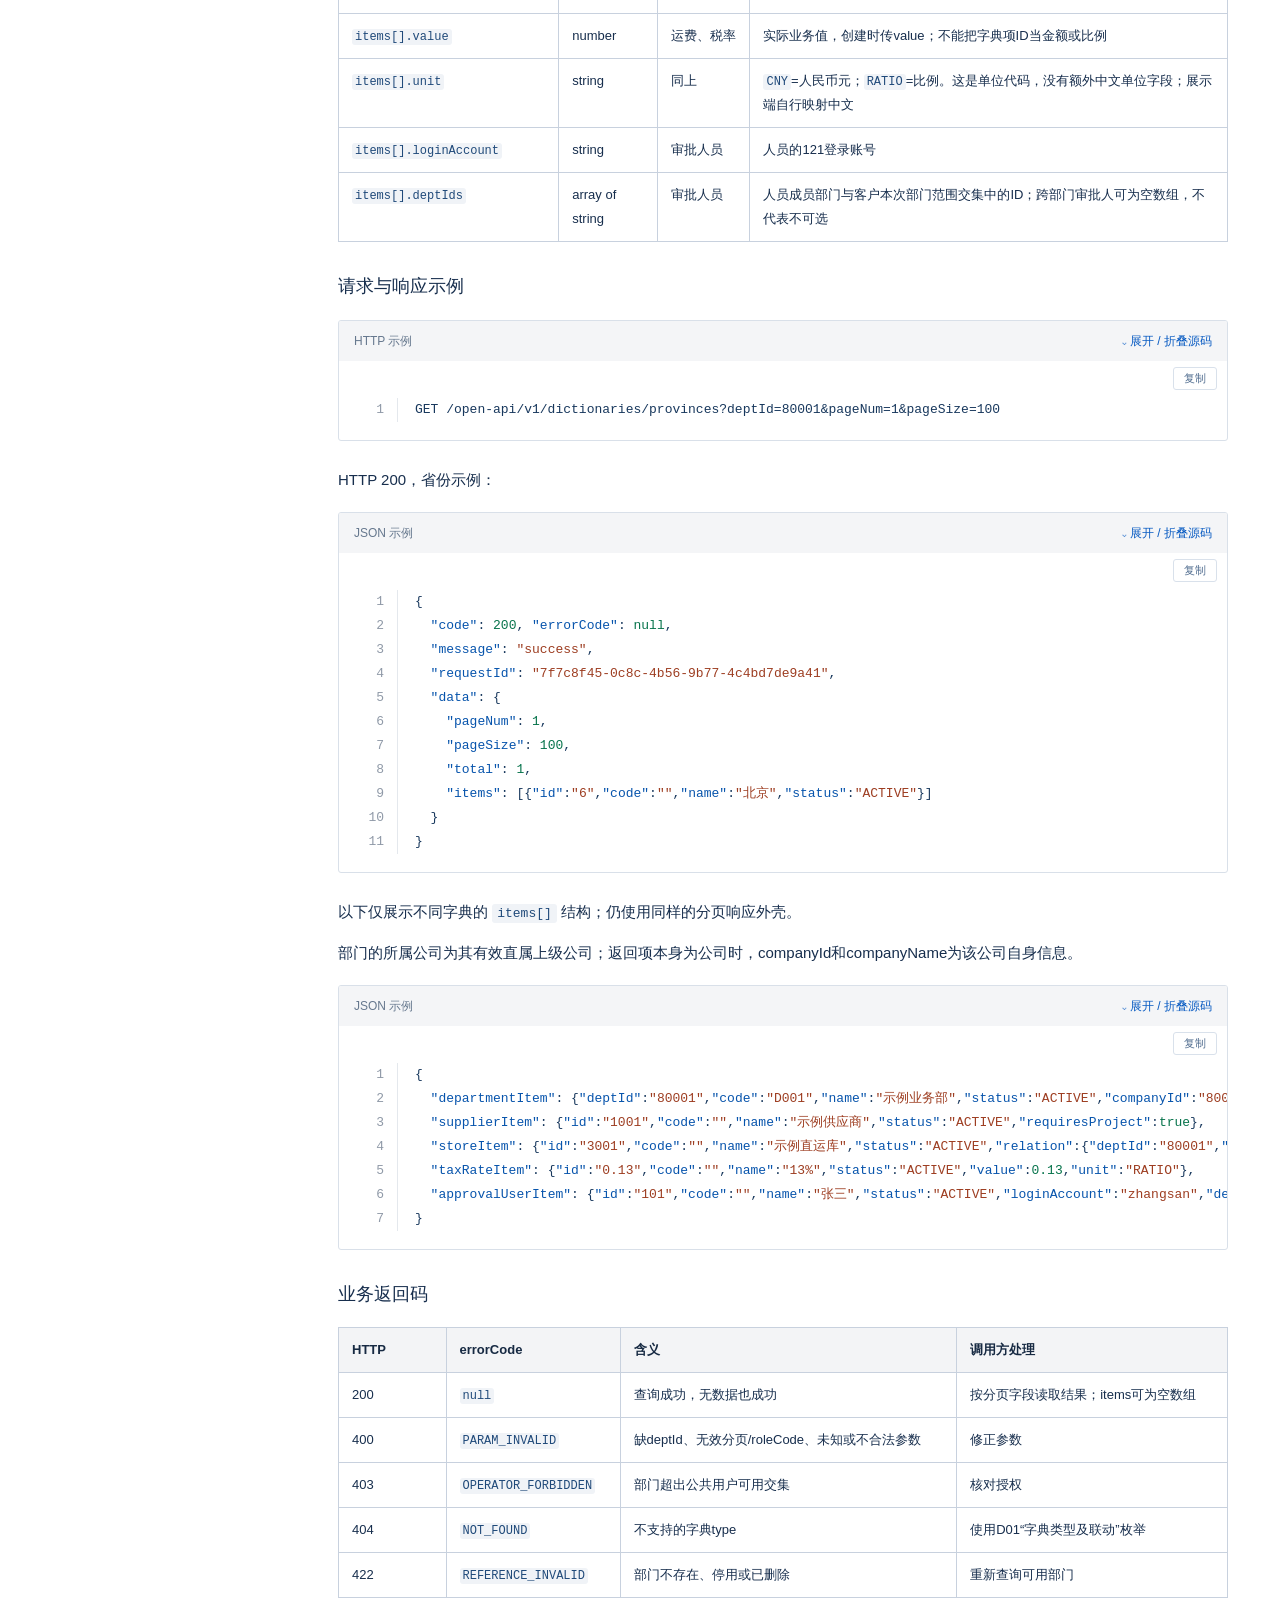
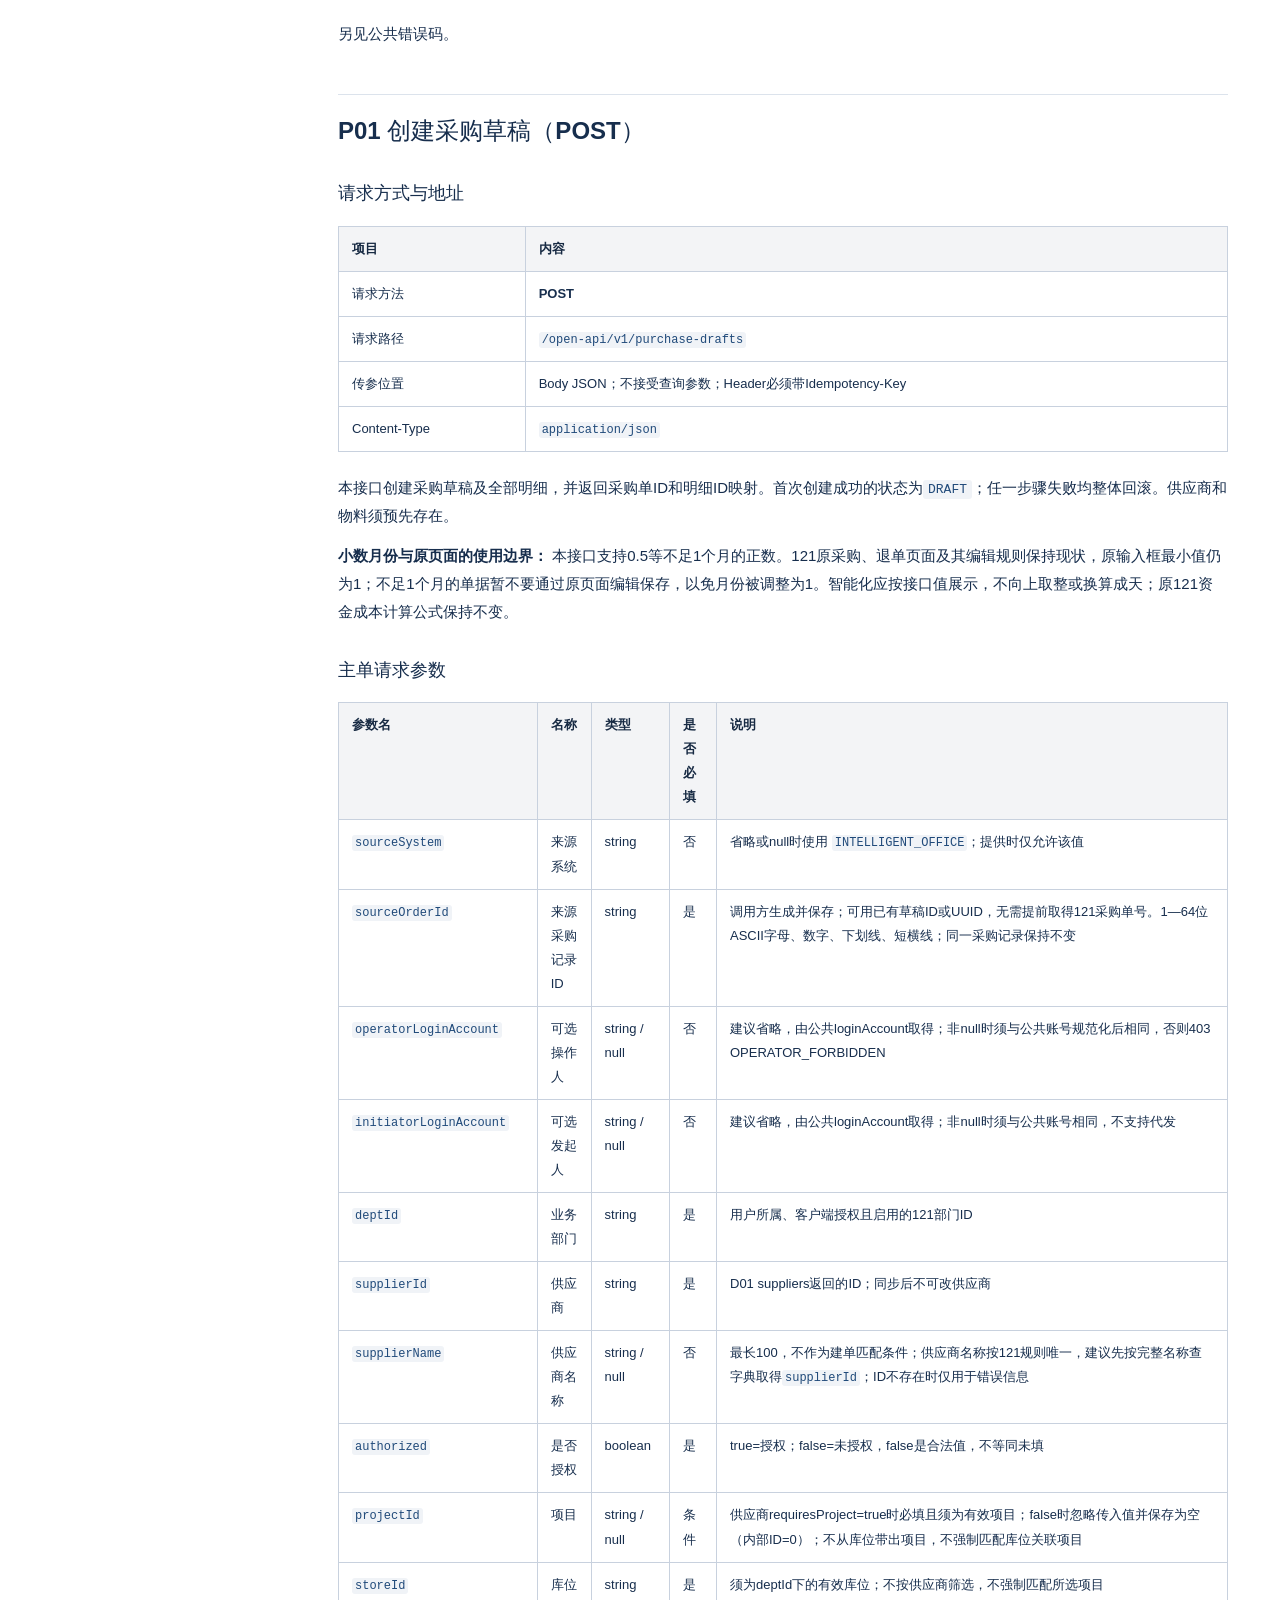
==== commit 9fd09666: "docs: align API reference with request validation (2.9.2)" ====
--- a/index.html
+++ b/index.html
@@ -15,7 +15,7 @@
   <a class="skip-link" href="#content">跳到文档正文</a>
   <header class="site-header">
     <a class="brand" href="#top"><span class="brand-mark">121</span><span>接口交接文档<small>用户、字典与采购草稿</small></span></a>
-    <div class="header-actions"><span class="version">v2.9.1</span><a href="./downloads/openapi.yaml" download>下载 OpenAPI</a><button id="menu-button" type="button" aria-expanded="false" aria-controls="sidebar">目录</button></div>
+    <div class="header-actions"><span class="version">v2.9.2</span><a href="./downloads/openapi.yaml" download>下载 OpenAPI</a><button id="menu-button" type="button" aria-expanded="false" aria-controls="sidebar">目录</button></div>
   </header>
   <aside id="sidebar" class="sidebar" aria-label="文档目录">
     <label class="search-label" for="doc-search">查找文档</label>
@@ -38,7 +38,7 @@
     <div class="overview"><details><summary>展开完整章节目录</summary><ol><li><a href="#section-1">接入说明</a></li><li><a href="#section-2">U01 查询121用户信息（POST）</a></li><li><a href="#section-3">D01 查询基础字典（GET）</a></li><li><a href="#section-4">P01 创建采购草稿（POST）</a></li><li><a href="#section-5">P02 按来源记录和幂等键查询草稿（GET）</a></li><li><a href="#section-6">P03 按121采购单ID查询草稿（GET）</a></li><li><a href="#section-7">P04 取消同步并删除草稿（POST）</a></li><li><a href="#section-8">C01 采购草稿删除通知（POST）</a></li><li><a href="#section-9">返回码说明</a></li><li><a href="#section-10">附录</a></li></ol></details></div>
     <div id="no-results" hidden>未找到匹配内容。请尝试接口编号（如 P01）、参数名或错误码。</div>
     <div class="document-intro"><h1 id="top">121 接口交接文档</h1>
-<p>版本 <strong>2.9.1</strong> · 文档更新 <strong>2026-11-23</strong> · 服务提供方 <strong>121系统</strong></p>
+<p>版本 <strong>2.9.2</strong> · 文档更新 <strong>2026-11-23</strong> · 服务提供方 <strong>121系统</strong></p>
 <p>本文定义121开放接口的请求方式、鉴权规则、参数、响应、状态及错误码。示例数据仅用于说明报文格式；接入凭据和测试数据由121服务提供方提供。</p>
 </div><section class="doc-section" data-section="section-1"><h2 id="section-1">接入说明</h2>
 <h3 id="section-1-1">联调顺序</h3>
@@ -92,7 +92,7 @@
 </tr>
 </tbody>
 </table></div>
-<p>同一创建请求的重复提交须使用相同的幂等键和原始正文。结果未知时先调用P02；返回404时，应核对查询参数和访问范围，再使用原来源记录ID、原幂等键及原始正文重试。</p>
+<p>同一创建请求的重复提交须使用相同的幂等键和原始正文；字段顺序、空白及数字写法均保持不变（例如不能将<code>1.50</code>改成<code>1.5</code>），否则可能返回409 IDEMPOTENCY_CONFLICT。结果未知时先调用P02；返回404时，应核对查询参数和访问范围，再使用原来源记录ID、原幂等键及原始正文重试。</p>
 <h3 id="section-1-3">变现周期单位与小数</h3>
 <p>变现周期单位为月。2.9.0支持小数月份：<code>cashCycle: 1.5</code>表示1.5个月，<code>0.5</code>表示半个月；最小0.01，最多两位有效小数，超出精度直接报错，不自动四舍五入；原整数传值仍兼容。调用方按月展示和传值，不自动乘除30。测试及正式服务须先升级数据库两列为DECIMAL(21,2)，再部署新版后端；文档更新不代表接口已部署。</p>
 <h3 id="section-1-4">调用地址</h3>
@@ -214,9 +214,9 @@
 <p>业务部门须处于“账号有效所属部门 ∩ 应用授权部门”范围；多部门账号创建时须明确提交一个deptId。查询、取消均校验原单所属部门，不能通过传入其他部门改变单据归属。</p>
 <h3 id="section-1-7">数据约定</h3>
 <ul>
-<li>ID使用JSON字符串，避免大整数丢精度；必填ID为正整数形式。字典中的 <code>code</code> 是业务编码，不能替代部门的 <code>deptId</code> 或其他字典的 <code>id</code>。</li>
+<li>ID使用JSON字符串，避免大整数丢精度；请求中的普通ID范围为1—9223372036854775807，须为不带前导0的正整数字符串。字典中的 <code>code</code> 是业务编码，不能替代部门的 <code>deptId</code> 或其他字典的 <code>id</code>。</li>
 <li>所有金额以人民币元计，使用十进制数，非负、最多两位小数；单价、金额及采购合计最大 <code>9999999999999.99</code>。</li>
-<li>数量使用整数，最大 <code>999999999</code>。税率传比例：<code>0.13</code> 表示13%，不能传 <code>13</code>。</li>
+<li>数量使用整数写法（如<code>1</code>，不传<code>1.0</code>或<code>1.5</code>），最大 <code>999999999</code>。主单税率仅允许<code>0</code>、<code>0.06</code>、<code>0.13</code>，其中<code>0.13</code>表示13%；明细税率<code>detailTaxRate</code>沿用121原字段范围，规则见P01，不套用主单枚举。</li>
 <li><code>cashCycle</code>为采购变现周期，单位为月，例如1.5表示1.5个月；直接输入正数提交，最小0.01，最多两位有效小数，不将天数直接作为月数传入。展示端显示“个月”；<code>budgetMonth</code> 为 <code>YYYY-MM</code>；<code>purchaseDate</code> 为 <code>yyyy-MM-dd</code>。回调 <code>eventTime</code> 为UTC ISO 8601，例如 <code>2026-11-17T02:00:00Z</code>。</li>
 <li>P01必填预算月份、销售数量、销售单价和当日库存。明细提交价格保存于采购草稿，不更新物料基础价格。</li>
 <li>供应商类型决定项目是否启用和必填，项目候选取全局字典；库位按deptId选择，不按供应商或项目强制筛选；一张采购单只提交一个saleChannelId。</li>
@@ -1044,7 +1044,7 @@
 </tr>
 <tr>
 <td><code>items[].value</code></td>
-<td>number / string</td>
+<td>number</td>
 <td>运费、税率</td>
 <td>实际业务值，创建时传value；不能把字典项ID当金额或比例</td>
 </tr>
@@ -1222,7 +1222,7 @@
 <tr>
 <td><code>supplierName</code></td>
 <td>供应商名称</td>
-<td>string</td>
+<td>string / null</td>
 <td>否</td>
 <td>最长100，不作为建单匹配条件；供应商名称按121规则唯一，建议先按完整名称查字典取得<code>supplierId</code>；ID不存在时仅用于错误信息</td>
 </tr>
@@ -1236,7 +1236,7 @@
 <tr>
 <td><code>projectId</code></td>
 <td>项目</td>
-<td>string</td>
+<td>string / null</td>
 <td>条件</td>
 <td>供应商requiresProject=true时必填且须为有效项目；false时忽略传入值并保存为空（内部ID=0）；不从库位带出项目，不强制匹配库位关联项目</td>
 </tr>
@@ -1264,7 +1264,7 @@
 <tr>
 <td><code>paymentMethodId</code></td>
 <td>付款方式</td>
-<td>string</td>
+<td>string / null</td>
 <td>否</td>
 <td>提供时为当前部门有效付款方式ID</td>
 </tr>
@@ -1280,7 +1280,7 @@
 <td>运费成本</td>
 <td>number</td>
 <td>是</td>
-<td>可手填的非负金额，单位元；不要求必须等于transport-costs字典值，最多两位小数，最大9999999999999.99</td>
+<td>可手填的预计单台运费成本，单位元，非负；沿用121计算口径，不按采购数量自动分摊，不要求必须等于transport-costs字典值，最多两位小数，最大9999999999999.99</td>
 </tr>
 <tr>
 <td><code>taxRate</code></td>
@@ -1294,7 +1294,7 @@
 <td>变现周期</td>
 <td>number</td>
 <td>是</td>
-<td>单位为月，范围0.01—9999999999999999999.99，最多两位有效小数；例如1.5表示1.5个月，0.5表示半个月，整数3仍支持。传JSON数字，不能传字符串；1.500可接收，1.501返回400、errorCode=INVALID_ARGUMENT、data.field=cashCycle，不四舍五入。直接输入月份，无需查询字典；不换算天/月，展示“个月”由调用方处理</td>
+<td>单位为月，范围0.01—9999999999999999999.99，最多两位有效小数；例如1.5表示1.5个月，0.5表示半个月，整数3仍支持。传JSON数字，不能传字符串；1.500可接收，1.501返回400、errorCode=PARAM_INVALID、data.field=cashCycle，不四舍五入。直接输入月份，无需查询字典；不换算天/月，展示“个月”由调用方处理</td>
 </tr>
 <tr>
 <td><code>budgetMonth</code></td>
@@ -1313,42 +1313,42 @@
 <tr>
 <td><code>contractNo</code></td>
 <td>合同号</td>
-<td>string</td>
+<td>string / null</td>
 <td>否</td>
 <td>最长64</td>
 </tr>
 <tr>
 <td><code>externalPurchaseOrderNo</code></td>
 <td>外部采购单号</td>
-<td>string</td>
+<td>string / null</td>
 <td>否</td>
 <td>最长64，业务备注关联号；不等于121内部ID</td>
 </tr>
 <tr>
 <td><code>remark</code></td>
 <td>主单备注</td>
-<td>string</td>
+<td>string / null</td>
 <td>否</td>
 <td>最长500</td>
 </tr>
 <tr>
 <td><code>budgetExplanation</code></td>
 <td>超预算说明</td>
-<td>string</td>
+<td>string / null</td>
 <td>否</td>
 <td>最长500；可选说明文本，保存于采购草稿</td>
 </tr>
 <tr>
 <td><code>discount</code></td>
 <td>使用折让</td>
-<td>number</td>
+<td>number / null</td>
 <td>否</td>
 <td>非负金额，单位元；省略为0</td>
 </tr>
 <tr>
 <td><code>advance</code></td>
 <td>使用预付款</td>
-<td>number</td>
+<td>number / null</td>
 <td>否</td>
 <td>非负金额，单位元；省略为0</td>
 </tr>
@@ -1361,9 +1361,48 @@
 </tr>
 </tbody>
 </table></div>
-<p>不要提交状态、创建人、121主单ID等额外字段。字符串拒绝控制字符和尖括号。未填写的可选ID应省略，不传空字符串。</p>
+<p>不要提交状态、创建人、121主单ID等额外字段。字符串拒绝控制字符和尖括号。未填写的可选字段可省略或传null；null按未提供处理（projectId仍受供应商项目必填规则约束）。空字符串不等于null，可选ID不传空字符串；可选文本可为空字符串，discount和advance省略或null均按0处理。</p>
 <p>例如供应商<code>requiresProject=false</code>，库位<code>storeId=&quot;3001&quot;</code>关联项目A（<code>projectId=&quot;2001&quot;</code>）：无论省略项目还是提交项目A/其他项目，采购单项目均保存为空，不自动带出。供应商<code>requiresProject=true</code>时必须明确提交有效项目；即使提交项目B而库位关联项目A，只要库位属于本次部门，也允许建单。</p>
-<h3 id="section-4-3">首次创建时的来源采购记录ID</h3>
+<h3 id="section-4-3">cashCycle常见错误</h3>
+<div class="table-scroll" tabindex="0"><table>
+<thead>
+<tr>
+<th>传值或现象</th>
+<th>HTTP / errorCode</th>
+<th>data.reason</th>
+<th>处理方式</th>
+</tr>
+</thead>
+<tbody>
+<tr>
+<td><code>&quot;cashCycle&quot;: &quot;1.5&quot;</code>（字符串）</td>
+<td>400 / PARAM_INVALID</td>
+<td>TYPE_INVALID</td>
+<td>改为JSON数字<code>&quot;cashCycle&quot;: 1.5</code></td>
+</tr>
+<tr>
+<td><code>&quot;cashCycle&quot;: 1.501</code>或<code>0</code></td>
+<td>400 / PARAM_INVALID</td>
+<td>INVALID_VALUE</td>
+<td>使用至少0.01、最多两位有效小数的月份，不自动舍入</td>
+</tr>
+<tr>
+<td>已传数字1.5，仍提示字段类型错误</td>
+<td>400 / PARAM_INVALID</td>
+<td>TYPE_INVALID</td>
+<td>核对实际请求正文，并确认目标服务已部署、重启支持小数月份的新版Jar；仅更新文档或数据库不能更新接口类型</td>
+</tr>
+</tbody>
+</table></div>
+<p>类型错误示例（requestId由121生成，用于查日志，不是调用方填写）：</p>
+<details class="code-example" open><summary><span>JSON 示例</span><span class="toggle-label">展开 / 折叠源码</span></summary><div class="code-body"><button class="copy-button" type="button" aria-label="复制代码">复制</button><pre tabindex="0"><code class="language-json"><span class="code-line">{</span>
+<span class="code-line">  <span class="token-key">&quot;code&quot;</span>: <span class="token-literal">400</span>,</span>
+<span class="code-line">  <span class="token-key">&quot;errorCode&quot;</span>: <span class="token-string">&quot;PARAM_INVALID&quot;</span>,</span>
+<span class="code-line">  <span class="token-key">&quot;message&quot;</span>: <span class="token-string">&quot;cashCycle：字段类型错误，请按接口定义传值&quot;</span>,</span>
+<span class="code-line">  <span class="token-key">&quot;requestId&quot;</span>: <span class="token-string">&quot;550e8400-e29b-41d4-a716-446655440000&quot;</span>,</span>
+<span class="code-line">  <span class="token-key">&quot;data&quot;</span>: {<span class="token-key">&quot;field&quot;</span>: <span class="token-string">&quot;cashCycle&quot;</span>, <span class="token-key">&quot;reason&quot;</span>: <span class="token-string">&quot;TYPE_INVALID&quot;</span>}</span>
+<span class="code-line">}</span></code></pre></div></details>
+<h3 id="section-4-4">首次创建时的来源采购记录ID</h3>
 <p><code>sourceOrderId</code>由调用方在首次调用P01前确定，用于识别同一笔来源采购、避免重复创建，并关联后续查询和删除通知。该字段不是121采购单号，也不要求调用方已有正式订单号。</p>
 <ul>
 <li>已有采购草稿或采购记录ID时，使用该ID，须符合上表格式。</li>
@@ -1371,7 +1410,7 @@
 <li>不同采购记录使用不同ID；同一记录超时重试或删除后重新同步时沿用原ID。确认旧单DELETED后重新创建时只更换<code>Idempotency-Key</code>。</li>
 </ul>
 <p>首次创建示例中的<code>sourceOrderId</code>为调用方生成的UUID；创建成功后，121返回自己的<code>draftId</code>和<code>purchaseOrderNo</code>。</p>
-<h3 id="section-4-4">来源记录与请求去重</h3>
+<h3 id="section-4-5">来源记录与请求去重</h3>
 <p>首次创建前只需准备并保存来源采购记录ID和幂等键：</p>
 <div class="table-scroll" tabindex="0"><table>
 <thead>
@@ -1400,7 +1439,7 @@
 </tbody>
 </table></div>
 <p><code>sourceOrderId</code>标识采购记录，<code>Idempotency-Key</code>用于防止同一请求重复建单。不同采购记录使用不同来源ID；不同创建请求使用不同幂等键。P02查询携带原创建请求的幂等键，不需要额外的批次参数。</p>
-<h3 id="section-4-5">草稿保存及失败处理</h3>
+<h3 id="section-4-6">草稿保存及失败处理</h3>
 <p>同步成功表示采购草稿及全部明细已保存。预算是否超额、超预算说明是否填写不影响保存结果。生成采购单、锁单及导出不属于本接口的处理范围。</p>
 <div class="table-scroll" tabindex="0"><table>
 <thead>
@@ -1443,8 +1482,8 @@
 <span class="code-line">    <span class="token-key">&quot;field&quot;</span>: <span class="token-string">&quot;details[1].materialCode&quot;</span></span>
 <span class="code-line">  }</span>
 <span class="code-line">}</span></code></pre></div></details>
-<h3 id="section-4-6">可选审批人员</h3>
-<p>以下都是string类型、可选、正整数用户ID；提供时用户须启用未删且具有相应有效角色。仅产品经理须属于当前部门，其他审批角色允许跨部门。通过D01的approval-users取得ID，不能直接传姓名；deptIds可能为空数组，不代表该跨部门审批人无效。</p>
+<h3 id="section-4-7">可选审批人员</h3>
+<p>以下都是string / null类型、可选、正整数用户ID；省略或null表示不选择。提供时用户须启用未删且具有相应有效角色。仅产品经理须属于当前部门，其他审批角色允许跨部门。通过D01的approval-users取得ID，不能直接传姓名；deptIds可能为空数组，不代表该跨部门审批人无效。</p>
 <div class="table-scroll" tabindex="0"><table>
 <thead>
 <tr>
@@ -1491,7 +1530,7 @@
 </tr>
 </tbody>
 </table></div>
-<h3 id="section-4-7">明细请求参数</h3>
+<h3 id="section-4-8">明细请求参数</h3>
 <p>以下字段位于 <code>details[]</code> 中。</p>
 <div class="table-scroll" tabindex="0"><table>
 <thead>
@@ -1535,7 +1574,7 @@
 <tr>
 <td><code>purchaseAmount</code></td>
 <td>采购金额</td>
-<td>number</td>
+<td>number / null</td>
 <td>否</td>
 <td>不传或传null时由121按quantity×purchasePrice计算；传入时必须完全相等，非负、最多两位小数，最大9999999999999.99；不一致返回422 AMOUNT_MISMATCH</td>
 </tr>
@@ -1563,44 +1602,45 @@
 <tr>
 <td><code>detailTaxRate</code></td>
 <td>明细税率</td>
-<td>number</td>
+<td>number / null</td>
 <td>否</td>
 <td>数值范围-9999999999999.99至9999999999999.99，最多两位小数；0.09表示9%；省略或null时使用主单taxRate</td>
 </tr>
 <tr>
 <td><code>materialName</code></td>
 <td>物料名称</td>
-<td>string</td>
+<td>string / null</td>
 <td>否</td>
 <td>最长100，仅接收校验，不更新物料描述</td>
 </tr>
 <tr>
 <td><code>productCode</code></td>
 <td>产品编码</td>
-<td>string</td>
+<td>string / null</td>
 <td>否</td>
 <td>最长64，不更新物料主数据</td>
 </tr>
 <tr>
 <td><code>brandName</code></td>
 <td>品牌名称</td>
-<td>string</td>
+<td>string / null</td>
 <td>否</td>
 <td>最长100，不更新品牌主数据</td>
 </tr>
 <tr>
 <td><code>remark</code></td>
 <td>明细备注</td>
-<td>string</td>
+<td>string / null</td>
 <td>否</td>
 <td>最长500</td>
 </tr>
 </tbody>
 </table></div>
 <p>供应商按supplierId、物料按materialCode匹配。供应商不存在时返回422 <code>REFERENCE_INVALID</code>；物料不存在时返回422 <code>MATERIAL_NOT_FOUND</code>，列出全部缺失编码；物料编码匹配多条记录时返回422 <code>MATERIAL_AMBIGUOUS</code>。</p>
+<p>采购数量×采购单价、销售数量×销售单价及全部明细采购金额之和，均须不超过9999999999999.99；单价合法但计算结果超出范围时仍返回400 PARAM_INVALID。</p>
 <p>建议省略<code>purchaseAmount</code>，由121统一计算。传入时按十进制精确比较，不自动四舍五入，不设误差容忍；<code>100</code>与<code>100.00</code>数值相等。金额错误会在<code>data.field</code>及<code>data.sourceDetailId</code>定位明细，并返回<code>provided</code>与<code>calculated</code>。</p>
 <p><code>detailTaxRate</code>保持121原DECIMAL(15,2)字段范围，不额外限定0—1，也不限定主单税率字典；例如<code>0.09</code>表示9%，负数或大于1也会通过当前范围校验。主单<code>taxRate</code>仍只允许0、0.06、0.13，两者规则不同。</p>
-<h3 id="section-4-8">返回字段</h3>
+<h3 id="section-4-9">返回字段</h3>
 <p>P01、P02、P03和P04使用相同业务对象。</p>
 <div class="table-scroll" tabindex="0"><table>
 <thead>
@@ -1614,7 +1654,7 @@
 <tr>
 <td><code>data.draftId</code></td>
 <td>string</td>
-<td>121采购单唯一ID</td>
+<td>121采购单主键applyId，以字符串返回</td>
 </tr>
 <tr>
 <td><code>data.purchaseOrderNo</code></td>
@@ -1639,7 +1679,7 @@
 <tr>
 <td><code>data.details</code></td>
 <td>array</td>
-<td>来源明细与121明细ID的映射</td>
+<td>首次同步时的来源明细与121明细ID映射，不是实时完整明细</td>
 </tr>
 <tr>
 <td><code>data.details[].sourceDetailId</code></td>
@@ -1653,7 +1693,7 @@
 </tr>
 </tbody>
 </table></div>
-<h3 id="section-4-9">采购单状态值</h3>
+<h3 id="section-4-10">采购单状态值</h3>
 <p>下面是P01、P02、P03、P04的 <code>data.status</code>，与响应外层 <code>code</code> 含义不同。</p>
 <div class="table-scroll" tabindex="0"><table>
 <thead>
@@ -1704,7 +1744,7 @@
 </tbody>
 </table></div>
 <p>已删除标记优先于其他状态。只有确认旧单为 <code>DELETED</code> 后，调用方才能使用新幂等键重新创建。锁单及退单仍保留来源有效关联。</p>
-<h3 id="section-4-10">请求与响应示例</h3>
+<h3 id="section-4-11">请求与响应示例</h3>
 <p>除公共鉴权头外再带 <code>Idempotency-Key: 550e8400-e29b-41d4-a716-446655440001</code>。</p>
 <details class="code-example" open><summary><span>JSON 示例</span><span class="toggle-label">展开 / 折叠源码</span></summary><div class="code-body"><button class="copy-button" type="button" aria-label="复制代码">复制</button><pre tabindex="0"><code class="language-json"><span class="code-line">{</span>
 <span class="code-line">  <span class="token-key">&quot;sourceOrderId&quot;</span>: <span class="token-string">&quot;a58161da-4499-4bee-8b26-374c31989150&quot;</span>,</span>
@@ -1769,7 +1809,7 @@
 <span class="code-line">  <span class="token-key">&quot;requestId&quot;</span>:<span class="token-string">&quot;7f7c8f45-0c8c-4b56-9b77-4c4bd7de9a41&quot;</span>,</span>
 <span class="code-line">  <span class="token-key">&quot;data&quot;</span>:{<span class="token-key">&quot;field&quot;</span>:<span class="token-string">&quot;details[0].purchaseAmount&quot;</span>,<span class="token-key">&quot;sourceDetailId&quot;</span>:<span class="token-string">&quot;line-1&quot;</span>,<span class="token-key">&quot;provided&quot;</span>:<span class="token-literal">99</span>,<span class="token-key">&quot;calculated&quot;</span>:<span class="token-literal">100.00</span>}</span>
 <span class="code-line">}</span></code></pre></div></details>
-<h3 id="section-4-11">幂等、超时与重新同步</h3>
+<h3 id="section-4-12">幂等、超时与重新同步</h3>
 <div class="table-scroll" tabindex="0"><table>
 <thead>
 <tr>
@@ -1806,7 +1846,7 @@
 </table></div>
 <p>重试须保持loginAccount、sourceOrderId、幂等键及原始正文一致，包括正文空格、属性顺序和可选字段。结果未知时先查询P02。幂等键可以直接使用UUID，例如<code>550e8400-e29b-41d4-a716-446655440001</code>。</p>
 <p>返回码按实际校验顺序决定：先校验本次请求的用户、部门和幂等内容；幂等键与来源记录或正文冲突时先返回409 <code>IDEMPOTENCY_CONFLICT</code>。幂等内容一致后查询原单，或同来源已有有效关联而查询原单时，原单不存在或无权访问返回404 <code>DRAFT_NOT_FOUND</code>；只有原单可访问时才返回409 <code>SOURCE_ALREADY_SYNCED</code>及原单详情。本次提交部门越权可提前返回403 <code>OPERATOR_FORBIDDEN</code>，不能把所有原单相关失败统一解释为409。</p>
-<h3 id="section-4-12">业务返回码</h3>
+<h3 id="section-4-13">业务返回码</h3>
 <div class="table-scroll" tabindex="0"><table>
 <thead>
 <tr>
@@ -1990,7 +2030,7 @@
 <tr>
 <td><code>data.draftId</code></td>
 <td>string</td>
-<td>121采购单唯一ID</td>
+<td>121采购单主键applyId，以字符串返回</td>
 </tr>
 <tr>
 <td><code>data.purchaseOrderNo</code></td>
@@ -2015,7 +2055,7 @@
 <tr>
 <td><code>data.details</code></td>
 <td>array</td>
-<td>来源明细与121明细ID的映射</td>
+<td>首次同步时的来源明细与121明细ID映射，不是实时完整明细</td>
 </tr>
 <tr>
 <td><code>data.details[].sourceDetailId</code></td>
@@ -2141,7 +2181,7 @@
 <tr>
 <td><code>data.draftId</code></td>
 <td>string</td>
-<td>121采购单唯一ID</td>
+<td>121采购单主键applyId，以字符串返回</td>
 </tr>
 <tr>
 <td><code>data.purchaseOrderNo</code></td>
@@ -2166,7 +2206,7 @@
 <tr>
 <td><code>data.details</code></td>
 <td>array</td>
-<td>来源明细与121明细ID的映射</td>
+<td>首次同步时的来源明细与121明细ID映射，不是实时完整明细</td>
 </tr>
 <tr>
 <td><code>data.details[].sourceDetailId</code></td>
@@ -2254,7 +2294,7 @@
 </tbody>
 </table></div>
 <h3 id="section-7-2">请求参数</h3>
-<p>取消等同软删除121对应采购草稿，并产生C01删除事件。</p>
+<p>取消等同软删除121对应采购草稿，并产生C01删除事件。Body必须为JSON对象；没有取消原因时传<code>{}</code>，不要发送空正文。</p>
 <div class="table-scroll" tabindex="0"><table>
 <thead>
 <tr>
@@ -2287,9 +2327,9 @@
 <td><code>reason</code></td>
 <td>取消原因</td>
 <td>Body</td>
-<td>string</td>
+<td>string / null</td>
 <td>否</td>
-<td>最长500；省略或仅空格使用CANCEL_SYNC，非空原因原样写入事件</td>
+<td>最长500；省略、null、空字符串或仅空格使用CANCEL_SYNC，非空原因原样写入事件</td>
 </tr>
 </tbody>
 </table></div>
@@ -2306,7 +2346,7 @@
 <tr>
 <td><code>data.draftId</code></td>
 <td>string</td>
-<td>121采购单唯一ID</td>
+<td>121采购单主键applyId，以字符串返回</td>
 </tr>
 <tr>
 <td><code>data.purchaseOrderNo</code></td>
@@ -2331,7 +2371,7 @@
 <tr>
 <td><code>data.details</code></td>
 <td>array</td>
-<td>来源明细与121明细ID的映射</td>
+<td>首次同步时的来源明细与121明细ID映射，不是实时完整明细</td>
 </tr>
 <tr>
 <td><code>data.details[].sourceDetailId</code></td>
@@ -2365,7 +2405,7 @@
 <span class="code-line">  <span class="token-key">&quot;data&quot;</span>: <span class="token-literal">null</span></span>
 <span class="code-line">}</span></code></pre></div></details>
 <h3 id="section-7-5">取消规则及返回码</h3>
-<p>仅DRAFT可删除；已DELETED重复调用返回同样结果，不再生成重复事件。主单、明细及同步关联一并删除，并发送C01通知。退单状态不等同于删除。当前非草稿取消提示为<code>Only an existing draft can be deleted</code>（仅草稿允许取消）；并发状态变化时可能提示<code>Procurement order changed</code>（采购单状态已变化）。提示尚未全部中文化，调用方必须按<code>errorCode=DRAFT_NOT_EDITABLE</code>判断，不能解析message。</p>
+<p>仅DRAFT可删除；已DELETED重复调用返回同样结果，不再生成重复事件。主单和明细软删除，释放来源的当前有效关联；保留同步历史及明细ID映射，供P02/P03查询，并发送C01通知。退单状态不等同于删除。当前非草稿取消提示为<code>Only an existing draft can be deleted</code>（仅草稿允许取消）；并发状态变化时可能提示<code>Procurement order changed</code>（采购单状态已变化）。提示尚未全部中文化，调用方必须按<code>errorCode=DRAFT_NOT_EDITABLE</code>判断，不能解析message。</p>
 <div class="table-scroll" tabindex="0"><table>
 <thead>
 <tr>
@@ -2595,7 +2635,7 @@
 <p>推荐成功返回 <code>204 No Content</code>。若返回JSON，可自定内容，但不能用HTTP200加失败业务码表达失败，否则121会视为成功。必须先完成可靠落库/处理再回2xx；重复eventId也回2xx。</p>
 <h3 id="section-8-5">重试、乱序与本地清理</h3>
 <ul>
-<li>通知可能重复投递。连接超时5秒、读取超时10秒；首次发送失败后按30秒、2分钟、10分钟、30分钟间隔重试，最多5次发送。</li>
+<li>通知接收地址及凭据须在121配置并启用后才会投递。通知可能重复投递；连接超时5秒、读取超时10秒，首次发送失败后按30秒、2分钟、10分钟、30分钟间隔重试，最多5次发送。间隔受后台调度影响；连续5次失败后转人工处理，不再自动重试，双方需排查并协调补发。</li>
 <li>同一事件重试保持eventId和正文，沿用该回调目标的App-Id、App-Secret。</li>
 <li>先校验两项系统凭据，再按eventId幂等处理。必须同时核对sourceOrderId和draftId，仅清除完全匹配的当前主单/明细映射。</li>
 <li>旧采购单的删除通知不能清除重新同步的新单；即使不匹配当前关联，也应将该旧事件记为已处理并回2xx。</li>
@@ -2958,7 +2998,7 @@
 </table></div>
 <p>反馈问题时提供环境、接口、HTTP状态、errorCode、requestId和时间，请勿提供密钥或完整人员信息。</p>
 </section>
-    <footer class="document-footer"><span>121系统 · 开放接口 v2.9.1</span><a href="#top">返回顶部 ↑</a></footer>
+    <footer class="document-footer"><span>121系统 · 开放接口 v2.9.2</span><a href="#top">返回顶部 ↑</a></footer>
   </main>
 </body>
 </html>
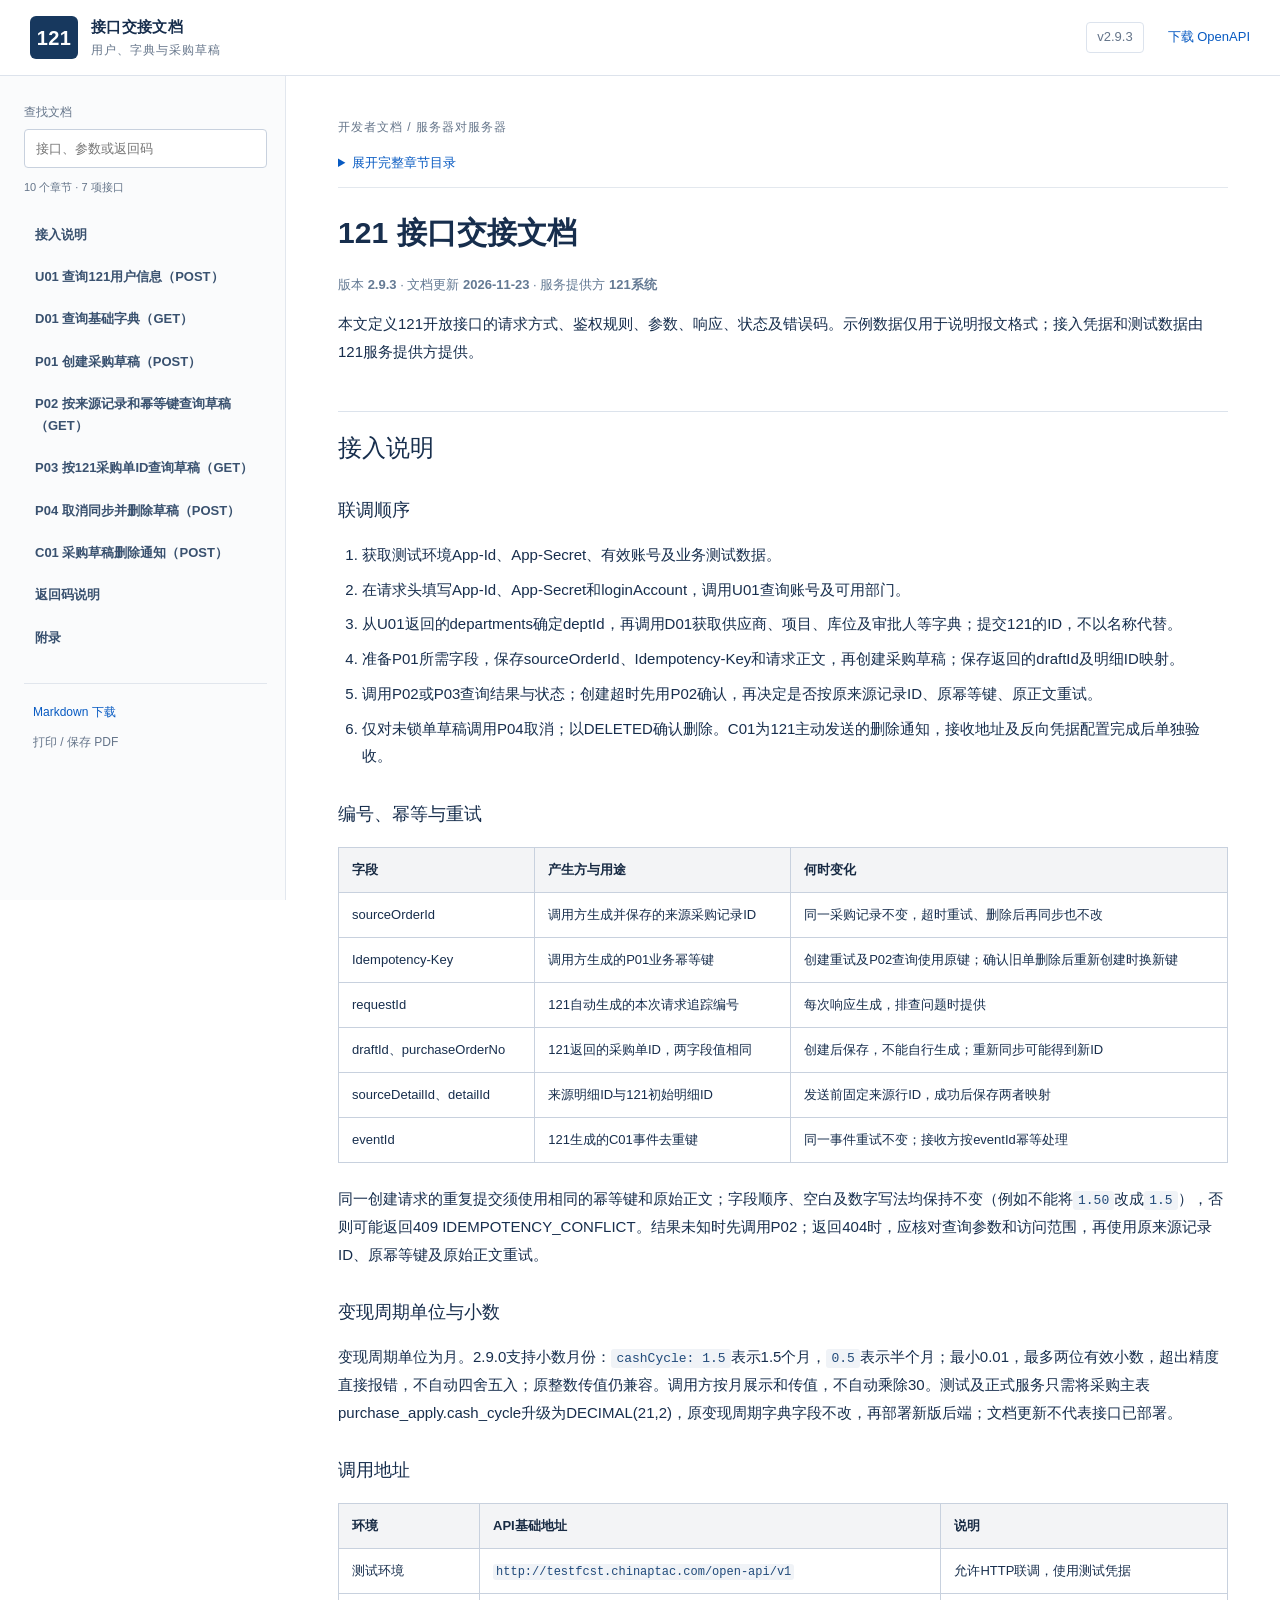
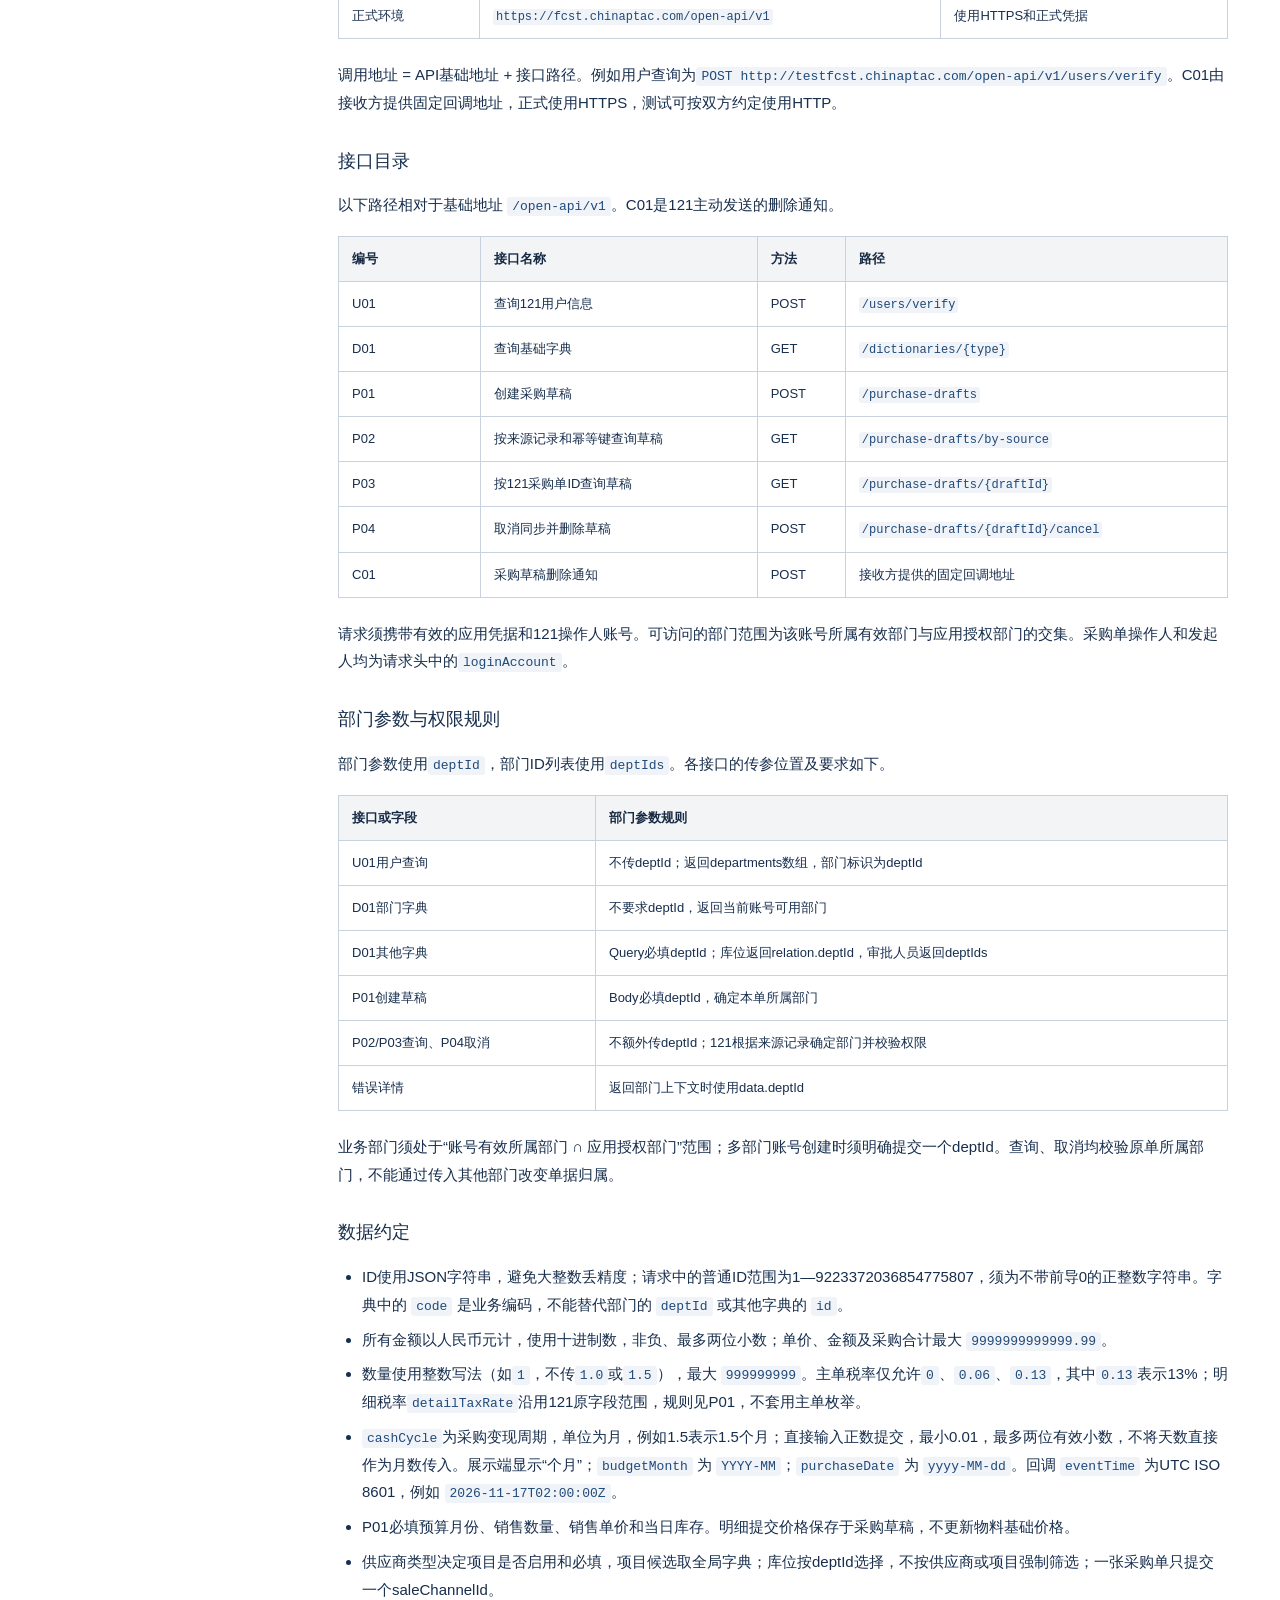
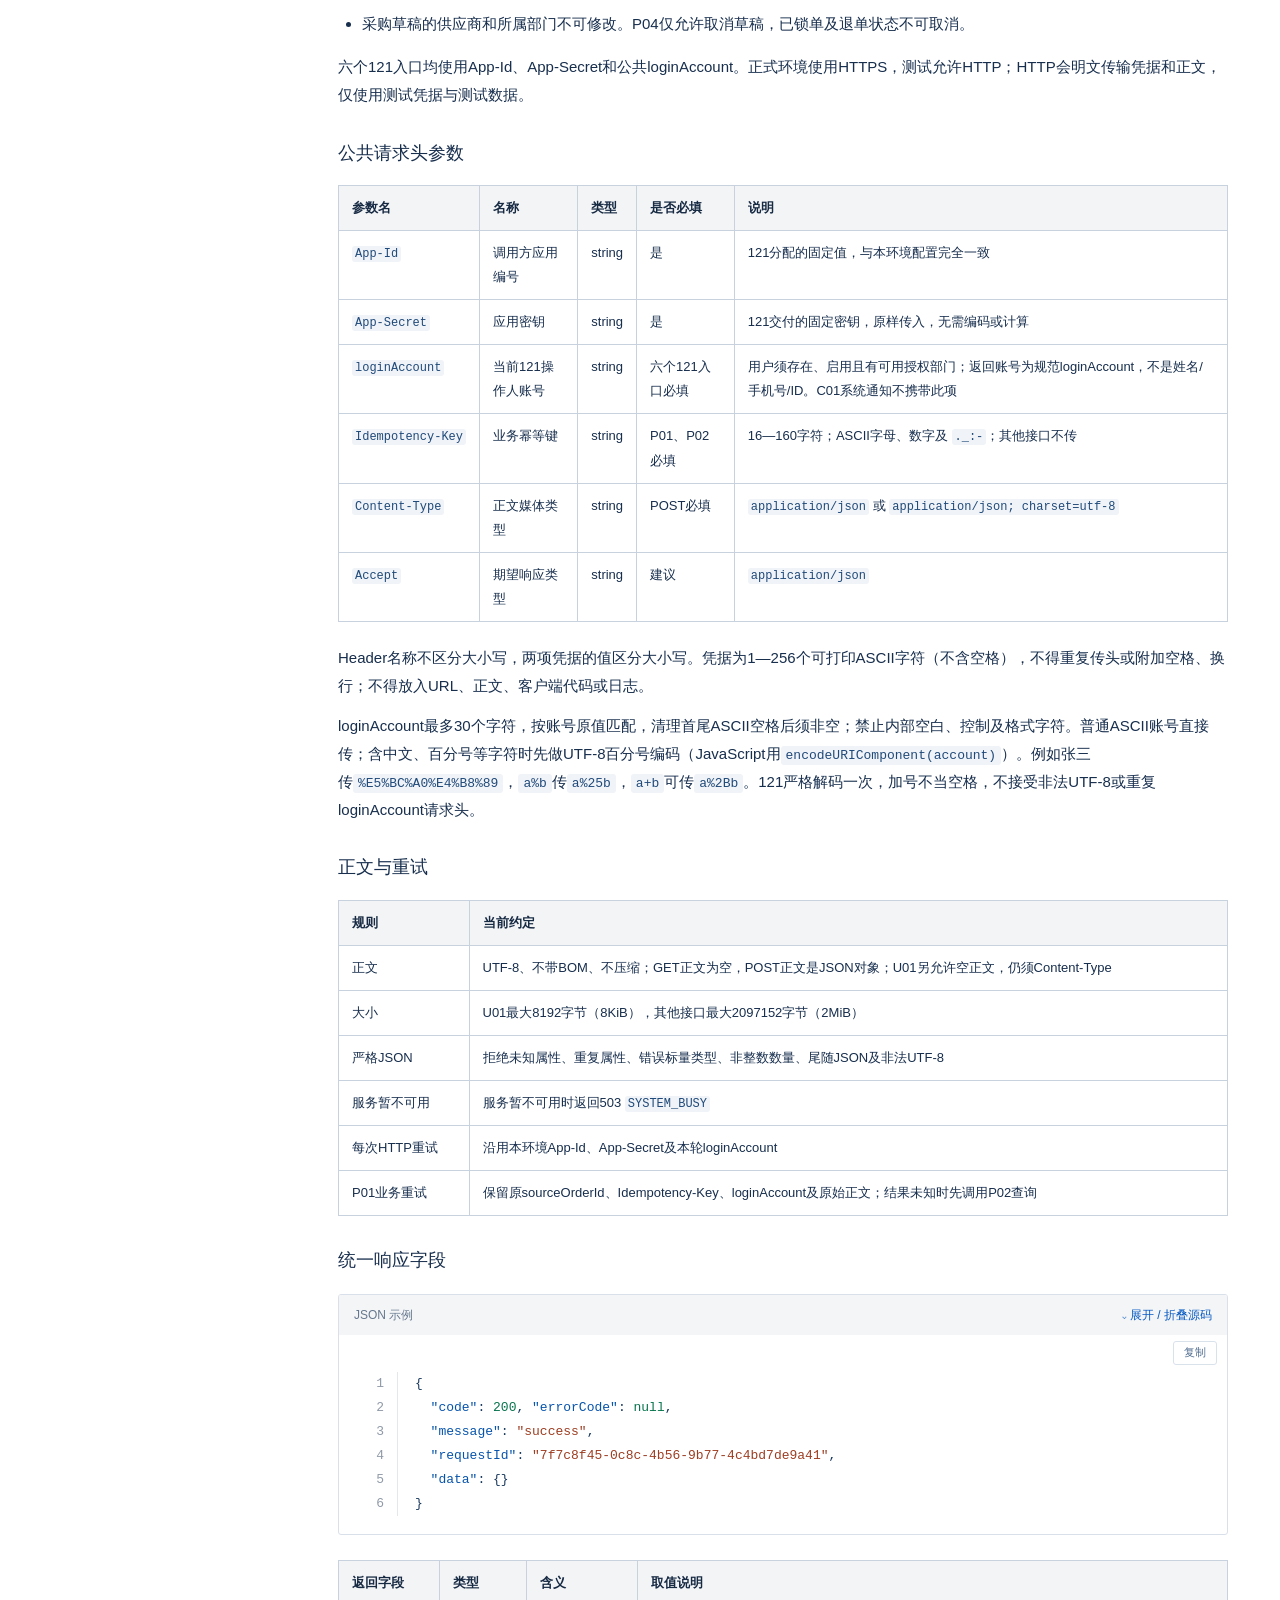
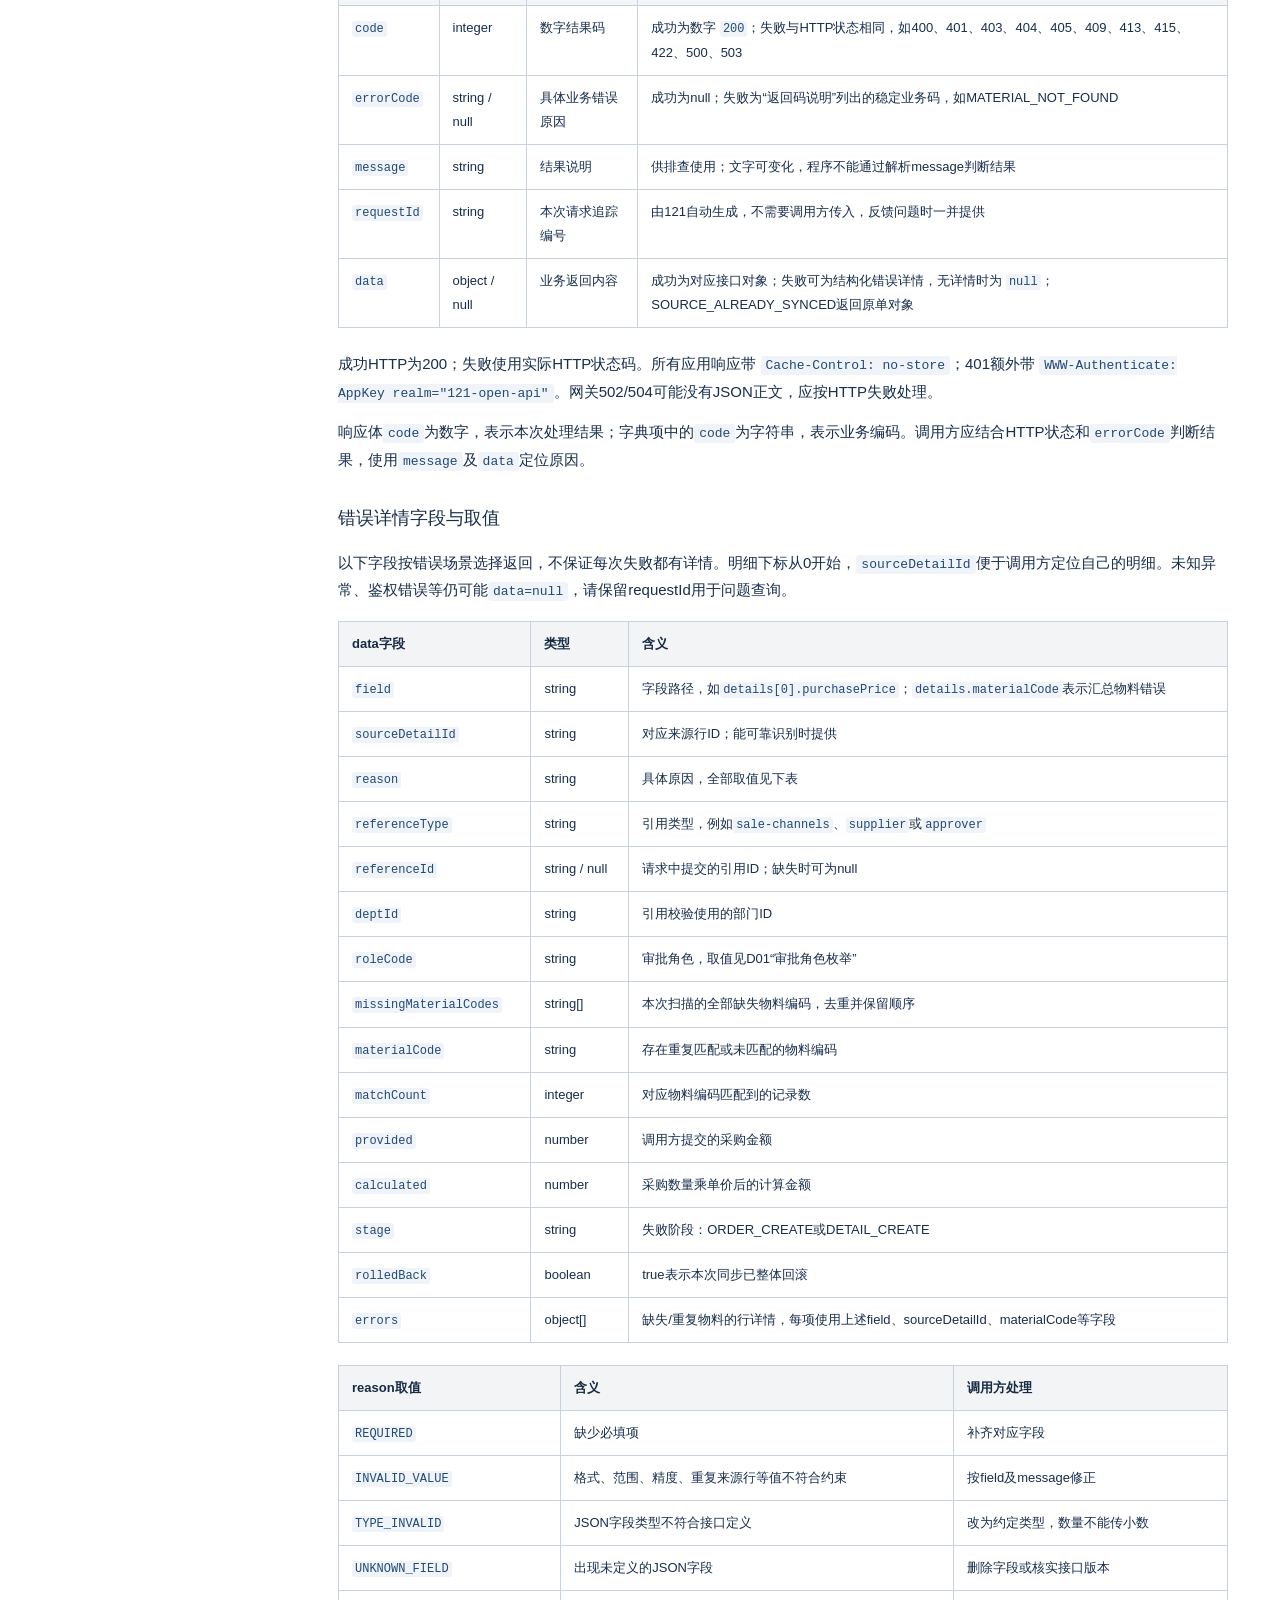
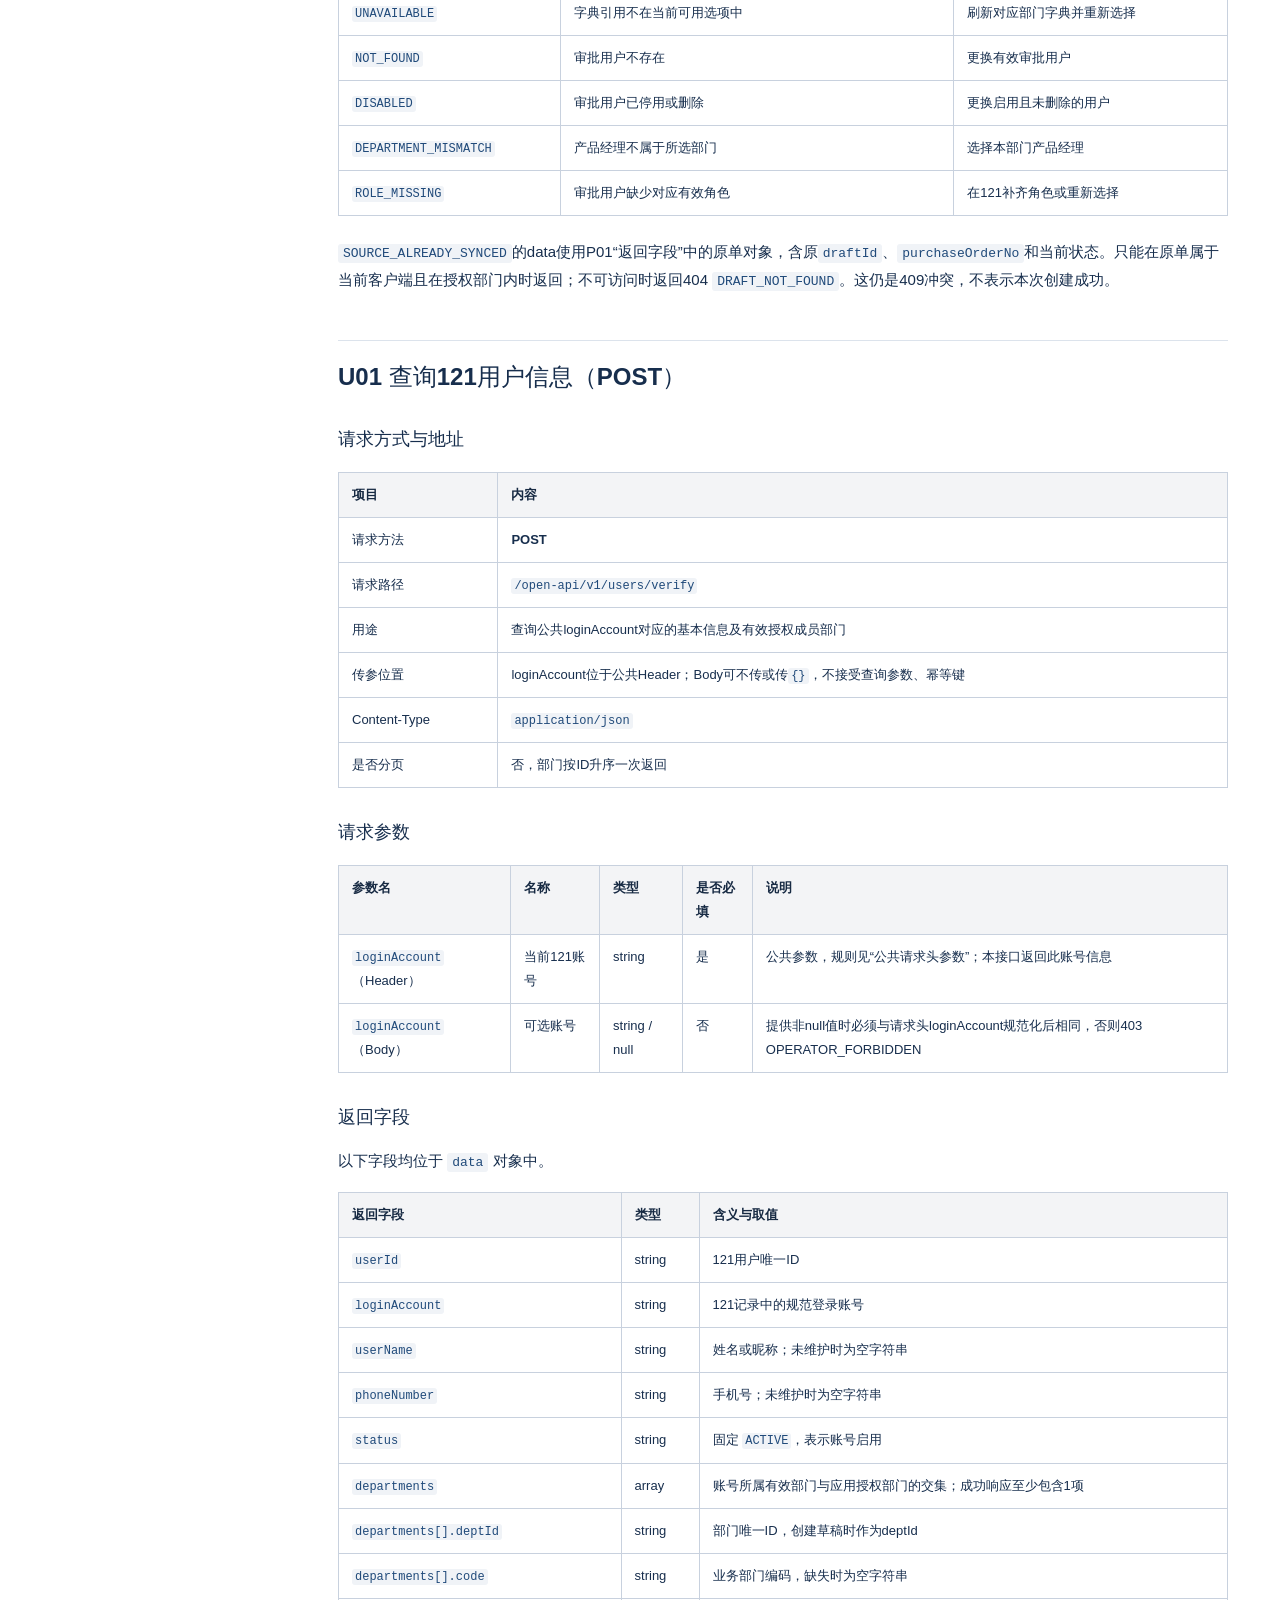
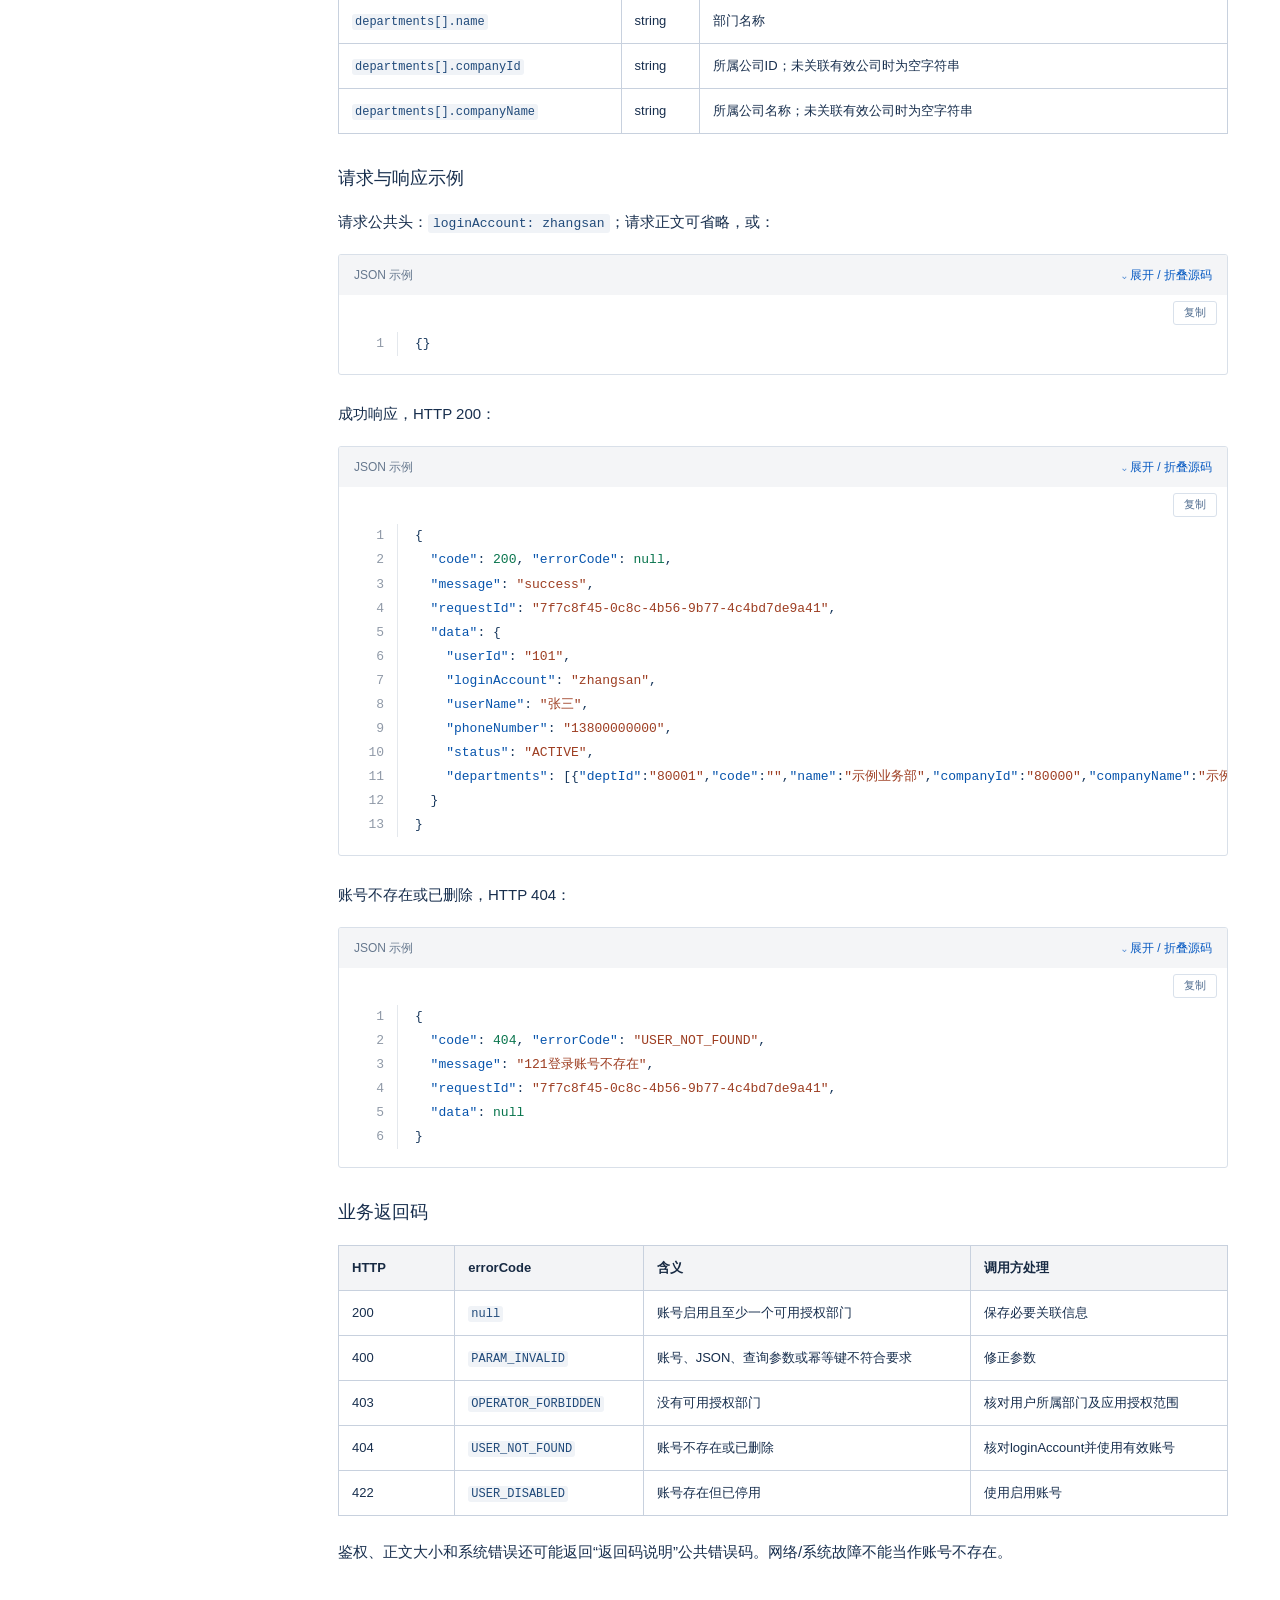
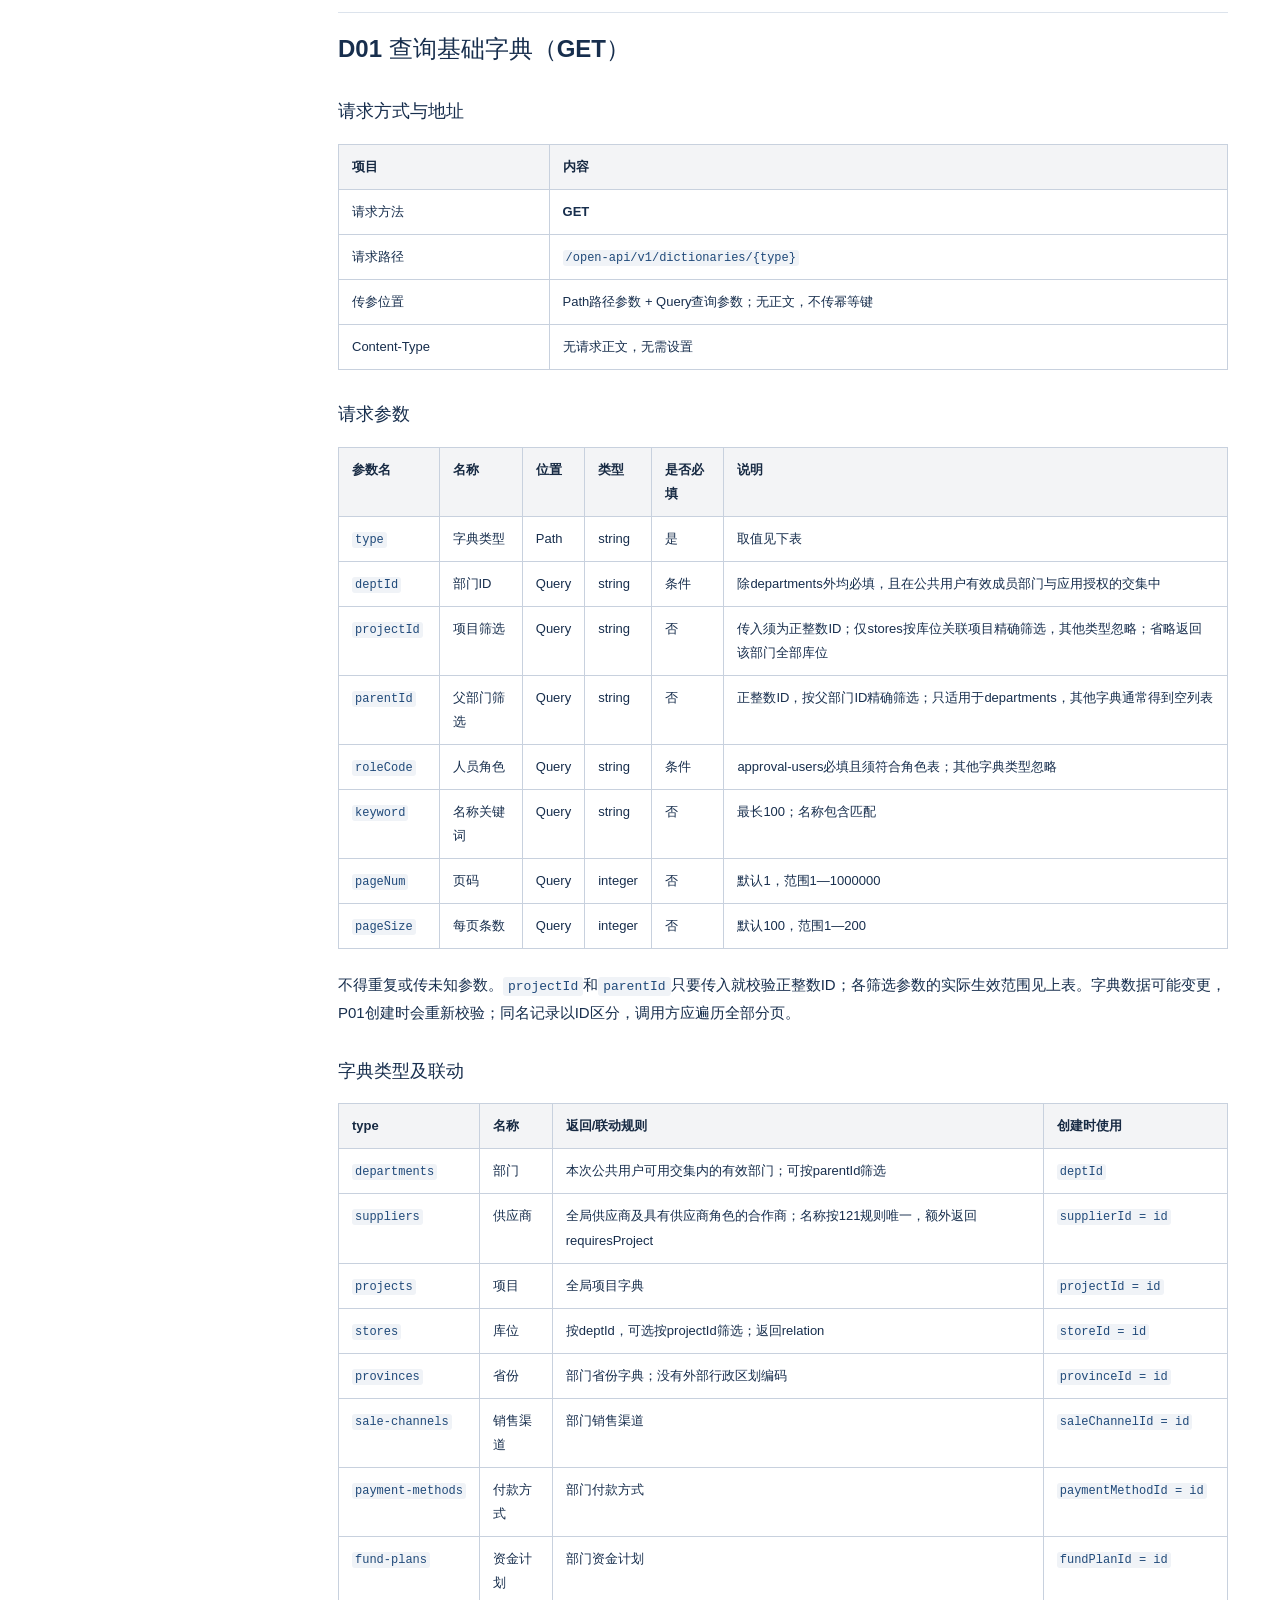
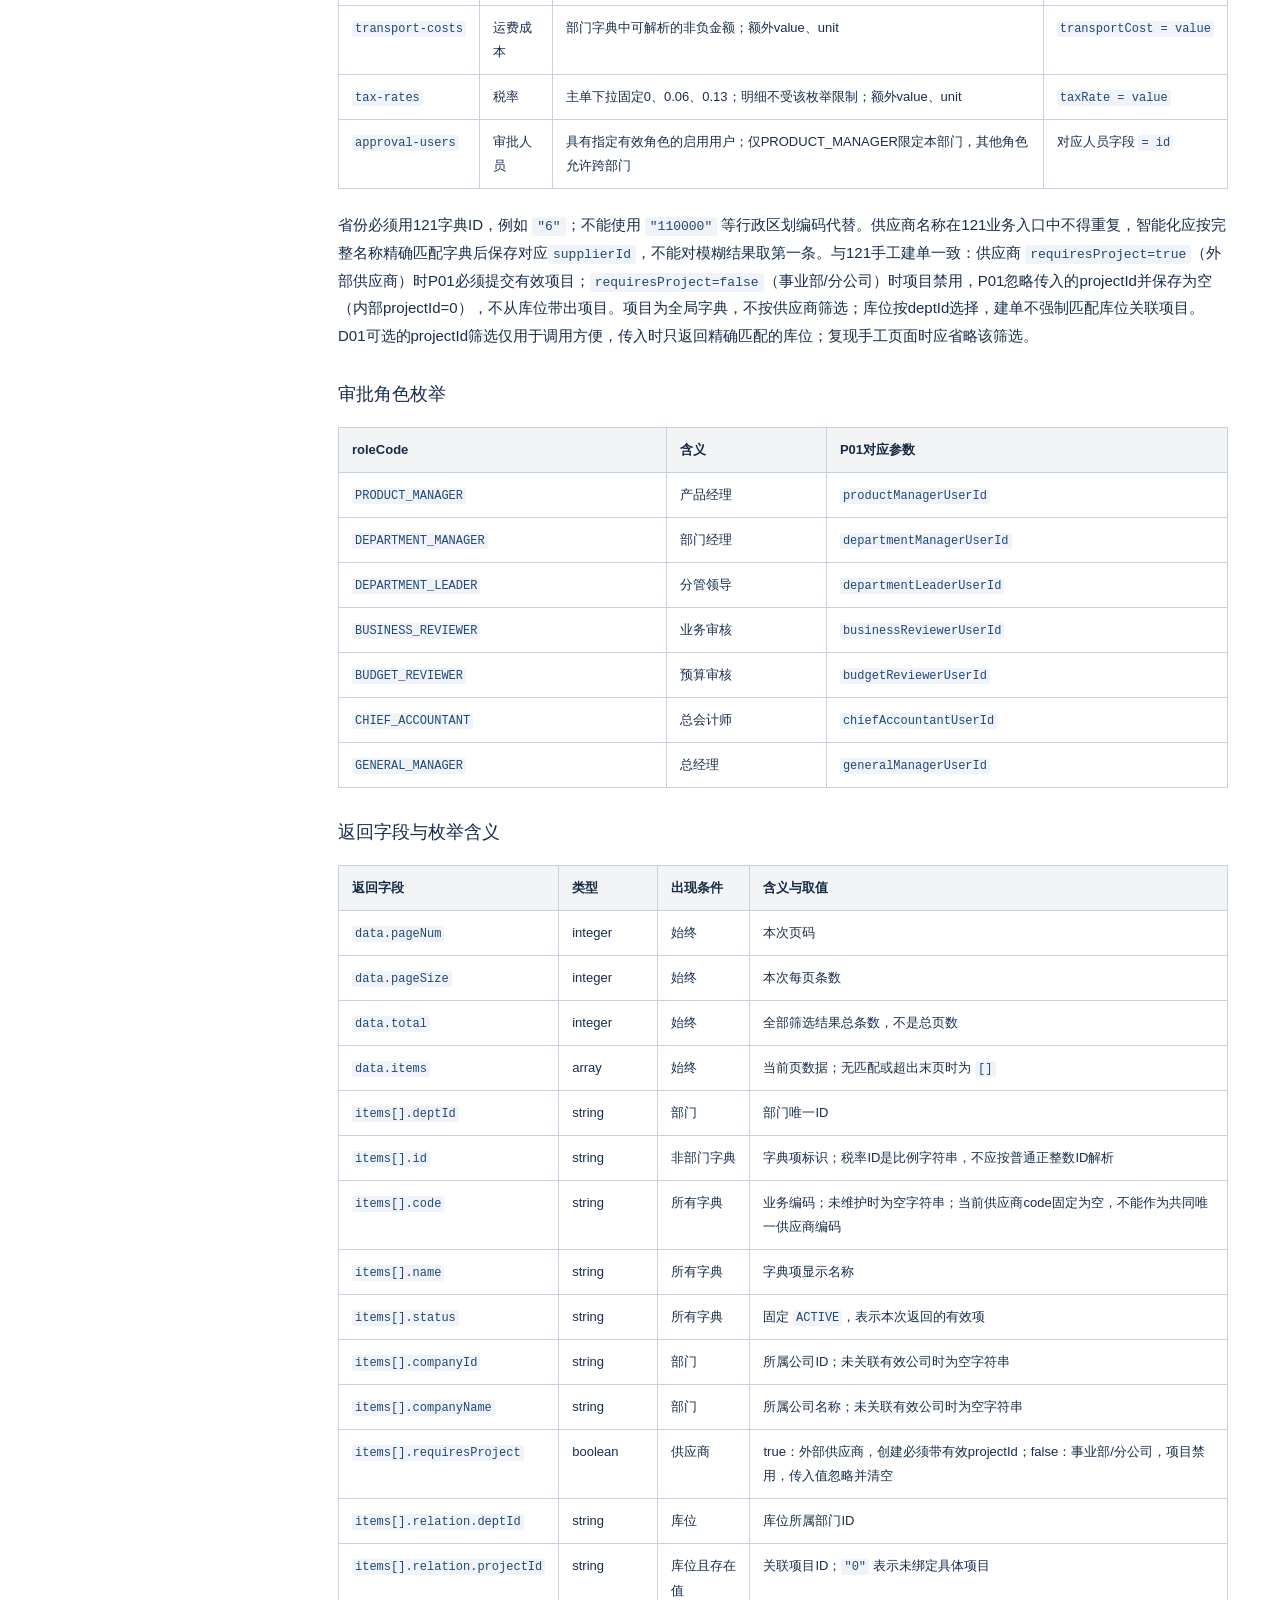
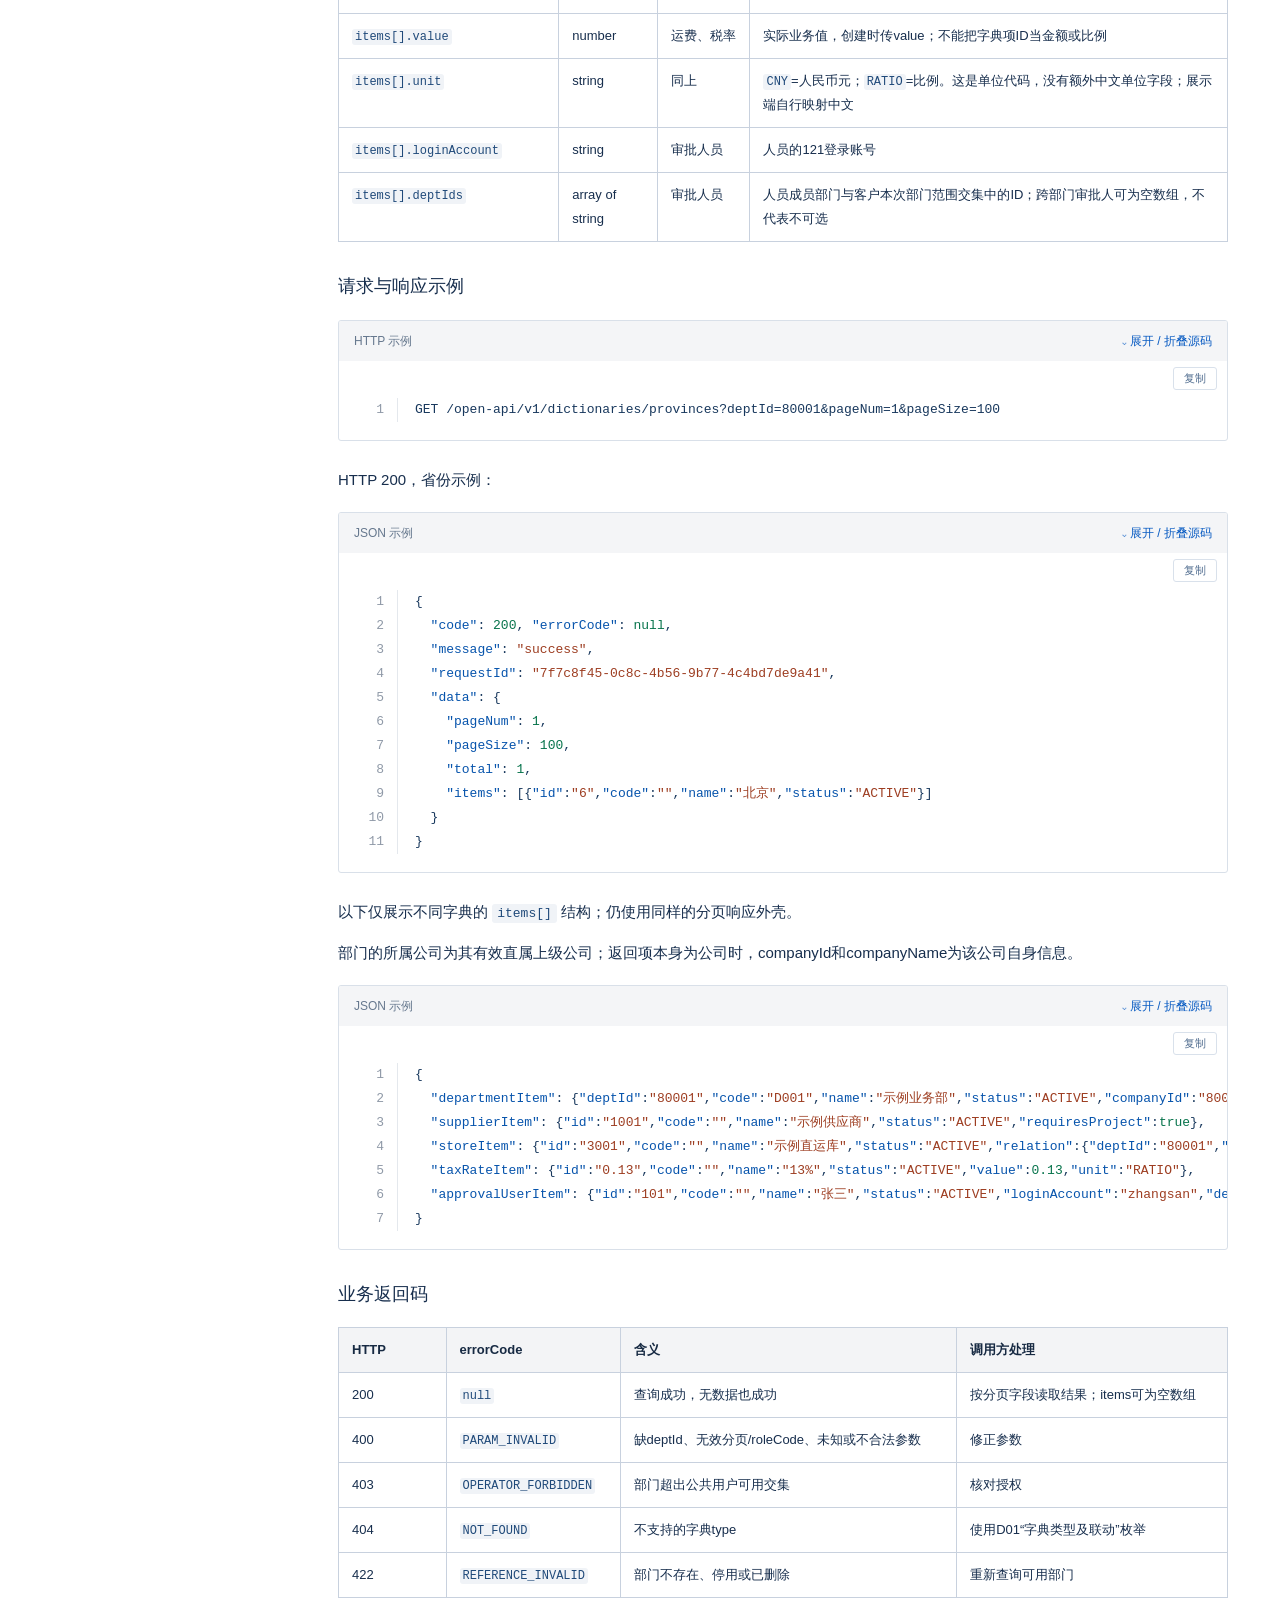
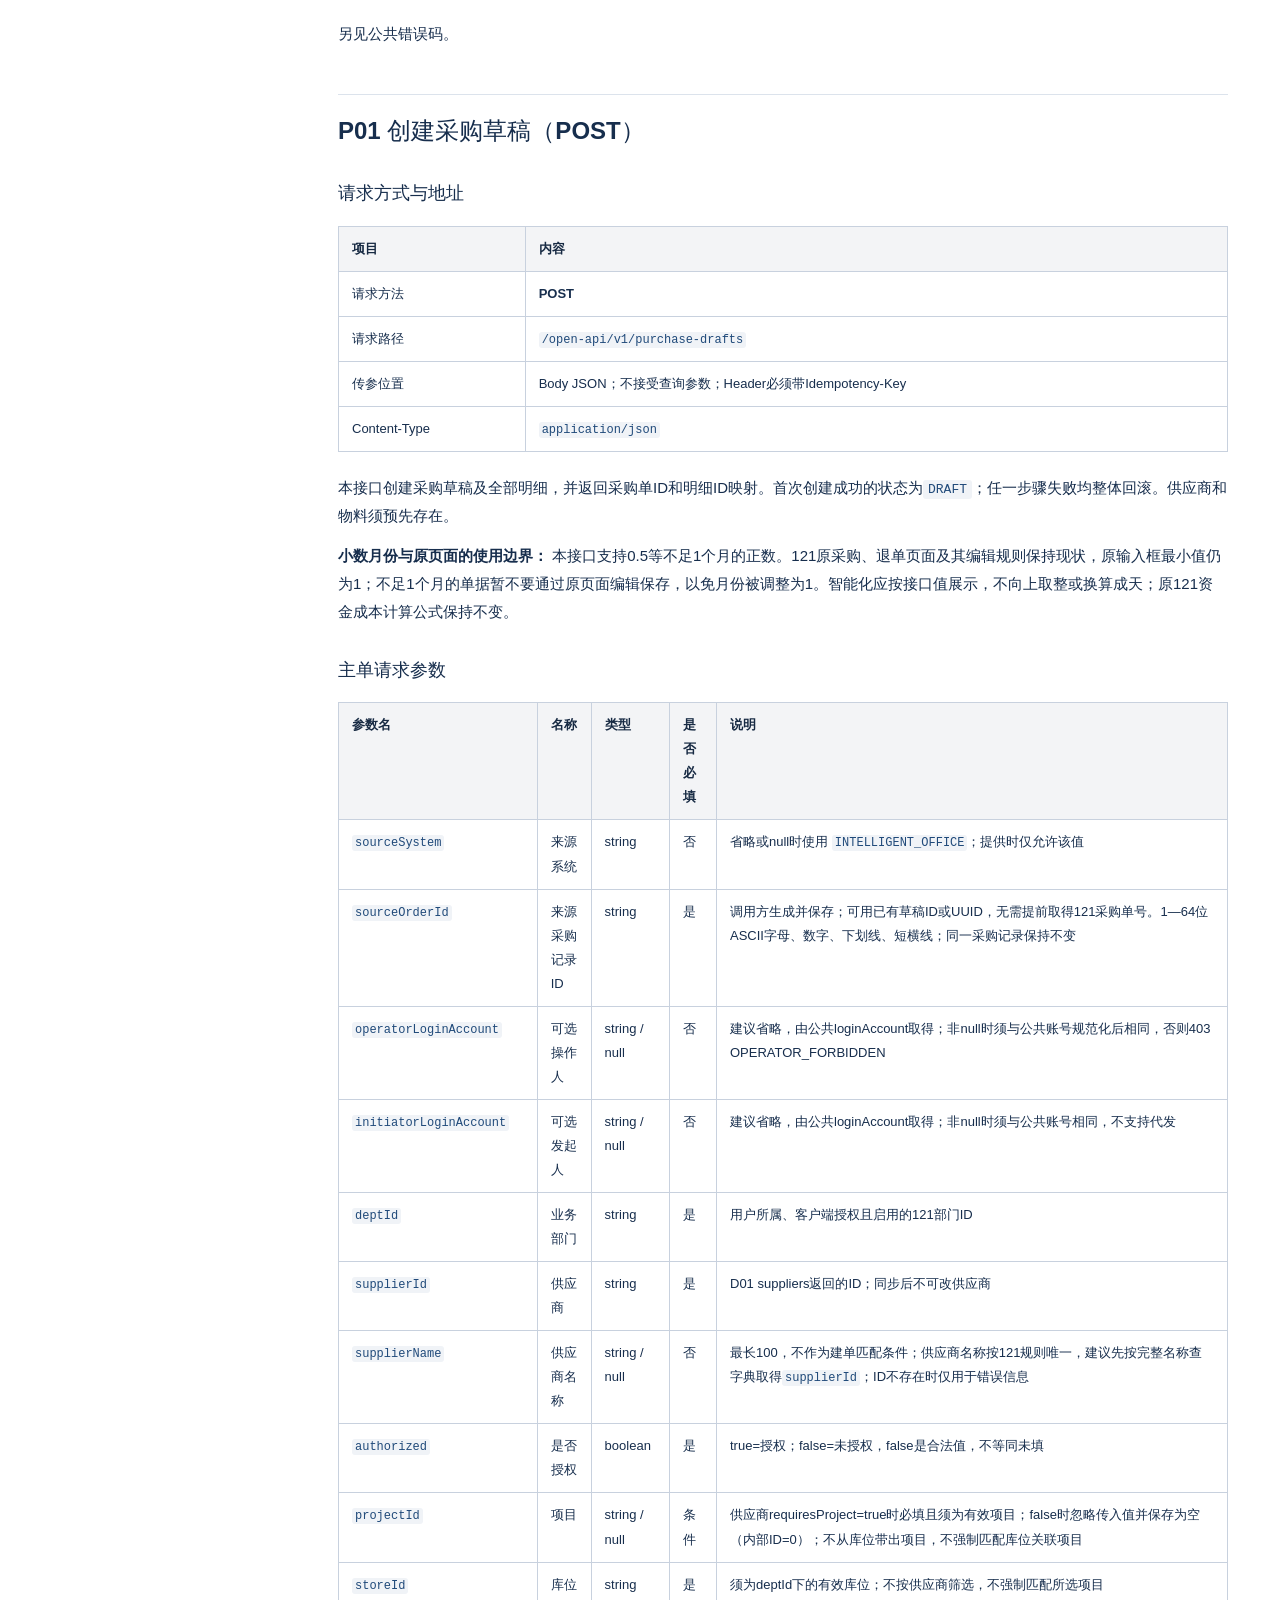
==== commit 2f59baed: "docs: limit decimal migration to purchase orders (2.9.3)" ====
--- a/index.html
+++ b/index.html
@@ -15,7 +15,7 @@
   <a class="skip-link" href="#content">跳到文档正文</a>
   <header class="site-header">
     <a class="brand" href="#top"><span class="brand-mark">121</span><span>接口交接文档<small>用户、字典与采购草稿</small></span></a>
-    <div class="header-actions"><span class="version">v2.9.2</span><a href="./downloads/openapi.yaml" download>下载 OpenAPI</a><button id="menu-button" type="button" aria-expanded="false" aria-controls="sidebar">目录</button></div>
+    <div class="header-actions"><span class="version">v2.9.3</span><a href="./downloads/openapi.yaml" download>下载 OpenAPI</a><button id="menu-button" type="button" aria-expanded="false" aria-controls="sidebar">目录</button></div>
   </header>
   <aside id="sidebar" class="sidebar" aria-label="文档目录">
     <label class="search-label" for="doc-search">查找文档</label>
@@ -38,7 +38,7 @@
     <div class="overview"><details><summary>展开完整章节目录</summary><ol><li><a href="#section-1">接入说明</a></li><li><a href="#section-2">U01 查询121用户信息（POST）</a></li><li><a href="#section-3">D01 查询基础字典（GET）</a></li><li><a href="#section-4">P01 创建采购草稿（POST）</a></li><li><a href="#section-5">P02 按来源记录和幂等键查询草稿（GET）</a></li><li><a href="#section-6">P03 按121采购单ID查询草稿（GET）</a></li><li><a href="#section-7">P04 取消同步并删除草稿（POST）</a></li><li><a href="#section-8">C01 采购草稿删除通知（POST）</a></li><li><a href="#section-9">返回码说明</a></li><li><a href="#section-10">附录</a></li></ol></details></div>
     <div id="no-results" hidden>未找到匹配内容。请尝试接口编号（如 P01）、参数名或错误码。</div>
     <div class="document-intro"><h1 id="top">121 接口交接文档</h1>
-<p>版本 <strong>2.9.2</strong> · 文档更新 <strong>2026-11-23</strong> · 服务提供方 <strong>121系统</strong></p>
+<p>版本 <strong>2.9.3</strong> · 文档更新 <strong>2026-11-23</strong> · 服务提供方 <strong>121系统</strong></p>
 <p>本文定义121开放接口的请求方式、鉴权规则、参数、响应、状态及错误码。示例数据仅用于说明报文格式；接入凭据和测试数据由121服务提供方提供。</p>
 </div><section class="doc-section" data-section="section-1"><h2 id="section-1">接入说明</h2>
 <h3 id="section-1-1">联调顺序</h3>
@@ -94,7 +94,7 @@
 </table></div>
 <p>同一创建请求的重复提交须使用相同的幂等键和原始正文；字段顺序、空白及数字写法均保持不变（例如不能将<code>1.50</code>改成<code>1.5</code>），否则可能返回409 IDEMPOTENCY_CONFLICT。结果未知时先调用P02；返回404时，应核对查询参数和访问范围，再使用原来源记录ID、原幂等键及原始正文重试。</p>
 <h3 id="section-1-3">变现周期单位与小数</h3>
-<p>变现周期单位为月。2.9.0支持小数月份：<code>cashCycle: 1.5</code>表示1.5个月，<code>0.5</code>表示半个月；最小0.01，最多两位有效小数，超出精度直接报错，不自动四舍五入；原整数传值仍兼容。调用方按月展示和传值，不自动乘除30。测试及正式服务须先升级数据库两列为DECIMAL(21,2)，再部署新版后端；文档更新不代表接口已部署。</p>
+<p>变现周期单位为月。2.9.0支持小数月份：<code>cashCycle: 1.5</code>表示1.5个月，<code>0.5</code>表示半个月；最小0.01，最多两位有效小数，超出精度直接报错，不自动四舍五入；原整数传值仍兼容。调用方按月展示和传值，不自动乘除30。测试及正式服务只需将采购主表purchase_apply.cash_cycle升级为DECIMAL(21,2)，原变现周期字典字段不改，再部署新版后端；文档更新不代表接口已部署。</p>
 <h3 id="section-1-4">调用地址</h3>
 <div class="table-scroll" tabindex="0"><table>
 <thead>
@@ -2998,7 +2998,7 @@
 </table></div>
 <p>反馈问题时提供环境、接口、HTTP状态、errorCode、requestId和时间，请勿提供密钥或完整人员信息。</p>
 </section>
-    <footer class="document-footer"><span>121系统 · 开放接口 v2.9.2</span><a href="#top">返回顶部 ↑</a></footer>
+    <footer class="document-footer"><span>121系统 · 开放接口 v2.9.3</span><a href="#top">返回顶部 ↑</a></footer>
   </main>
 </body>
 </html>
